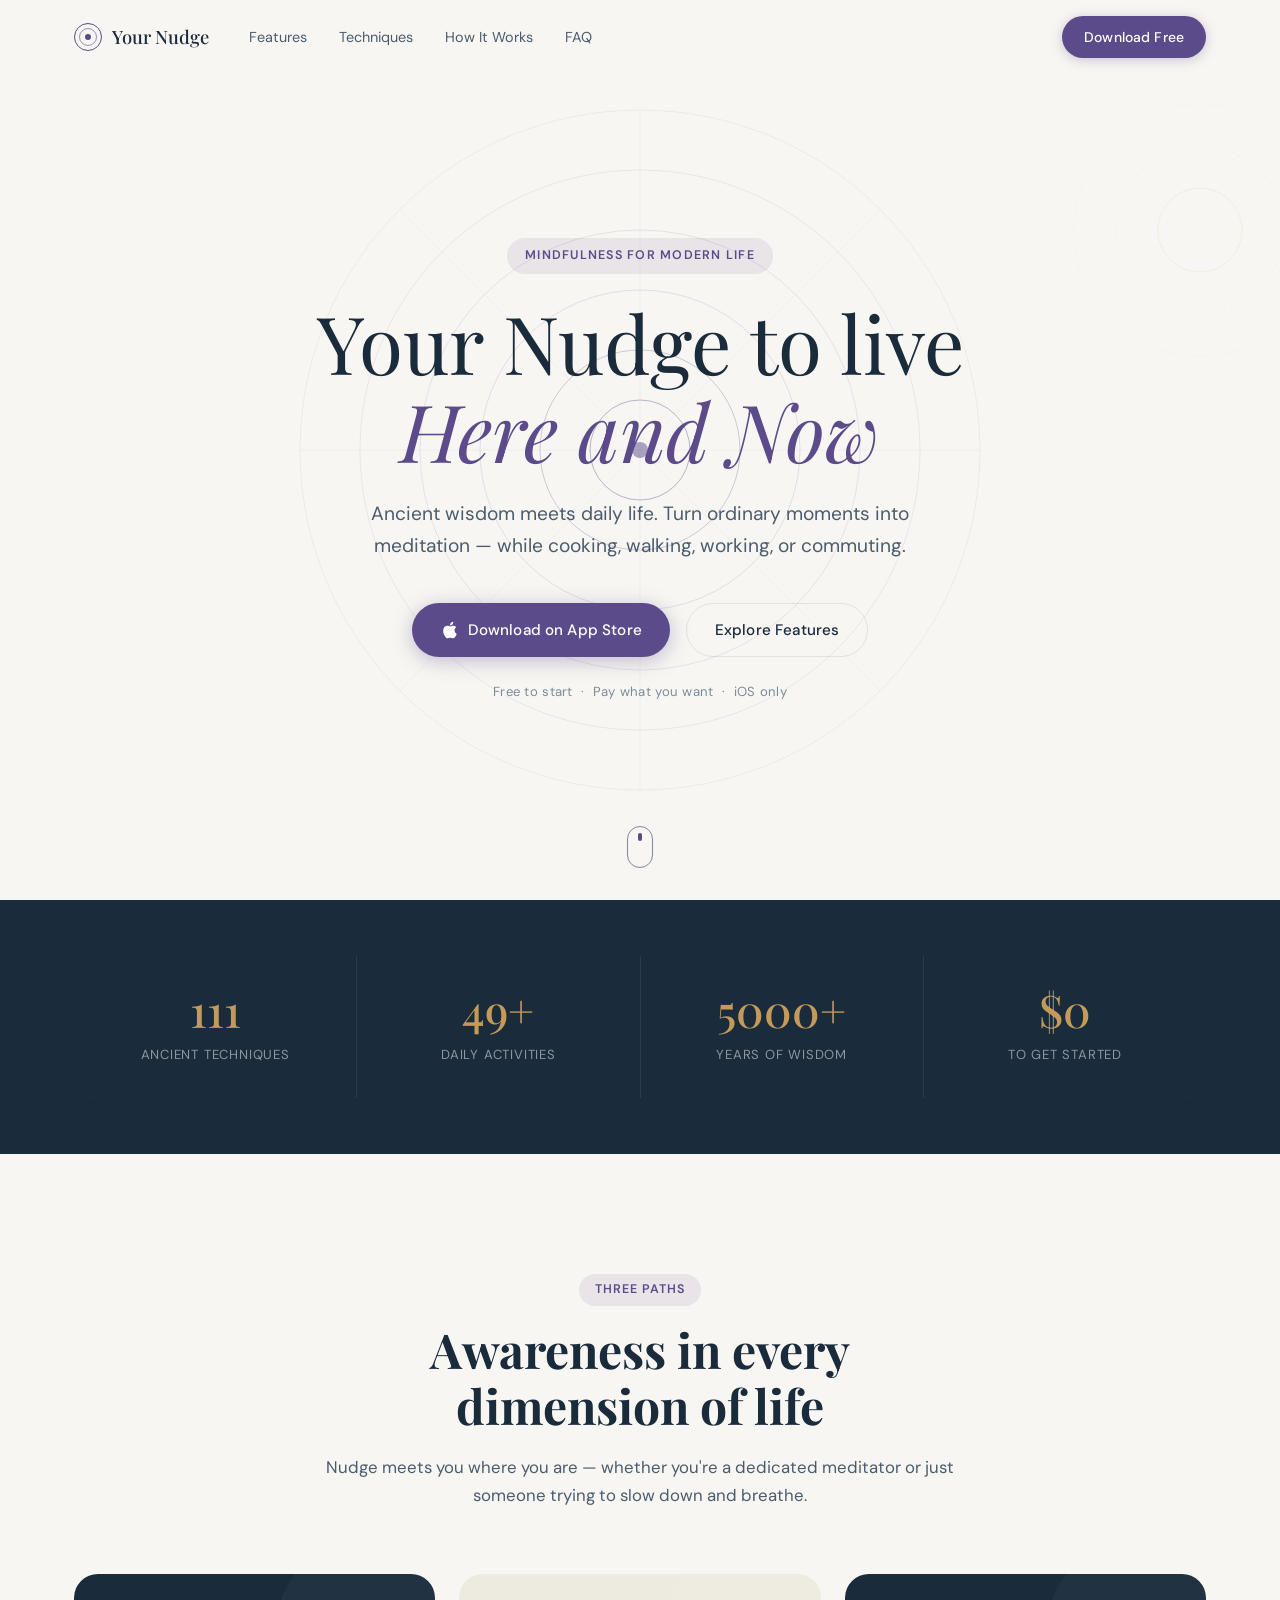
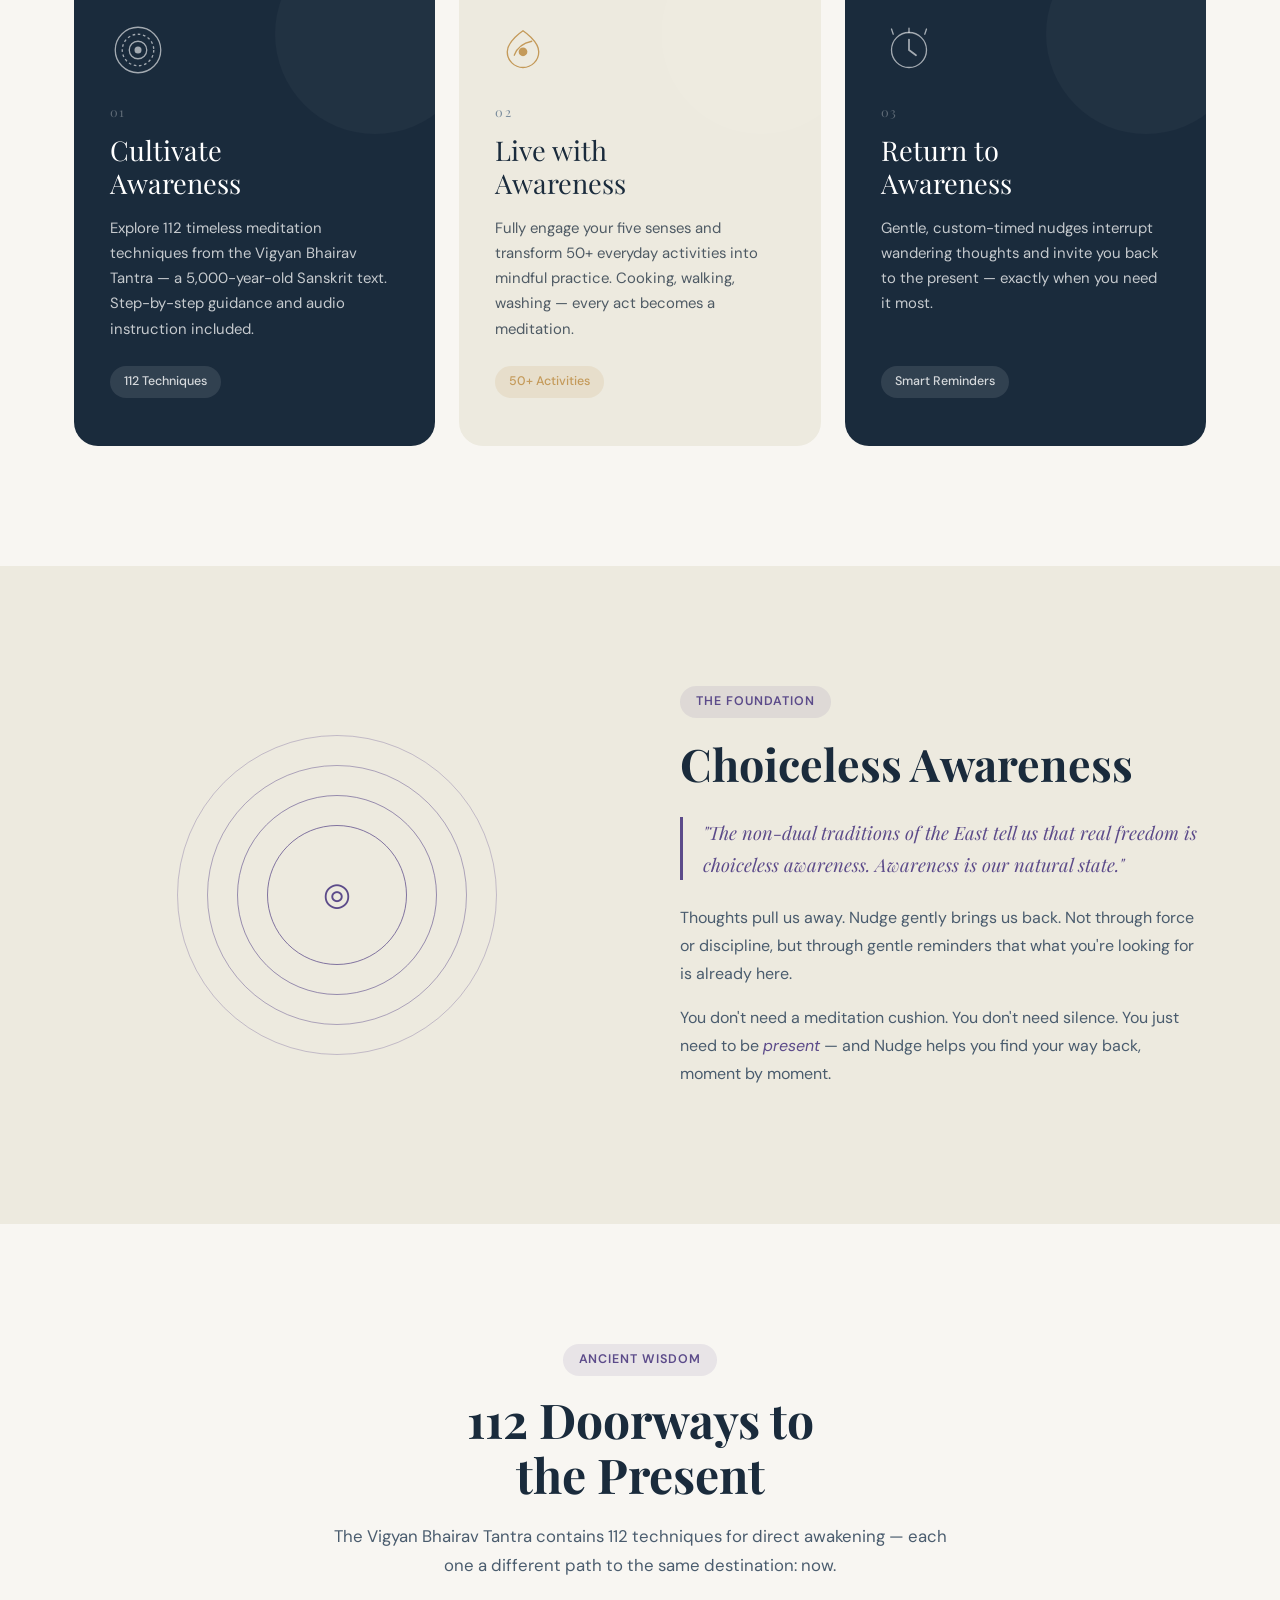
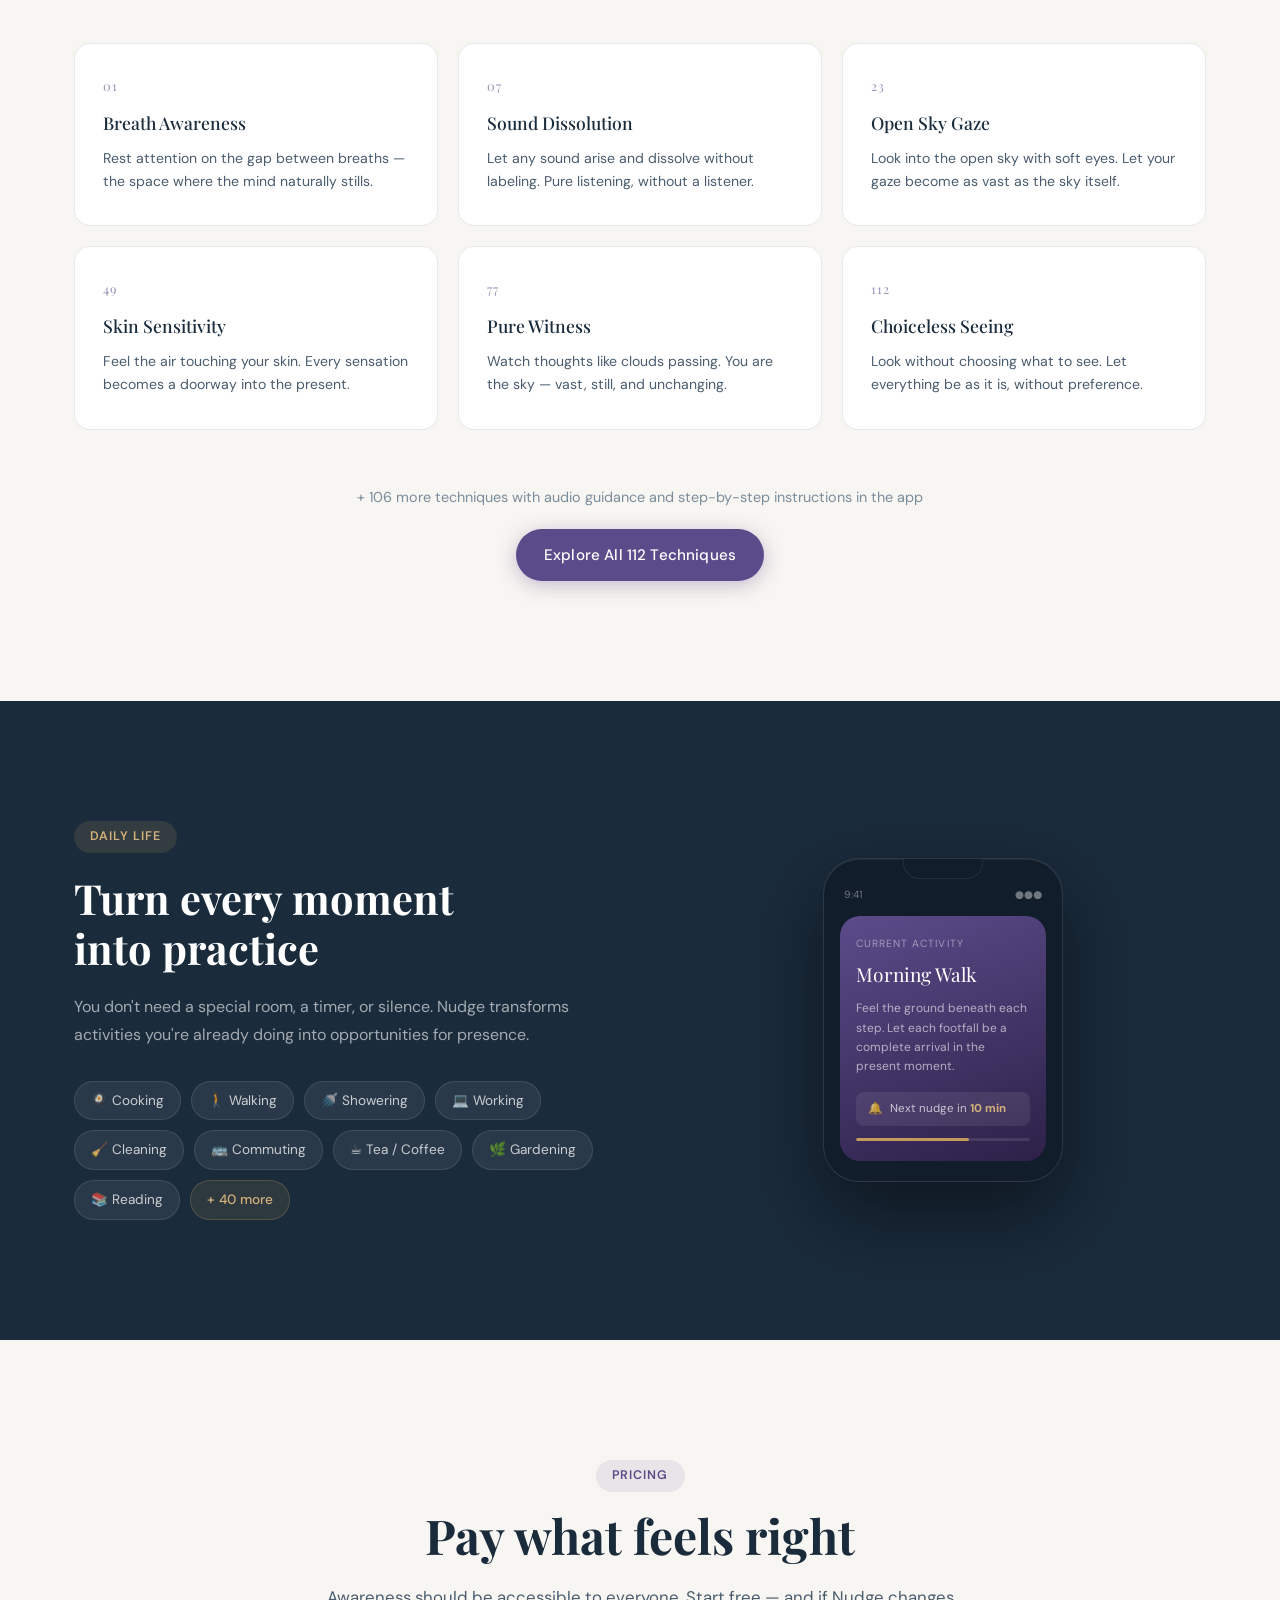
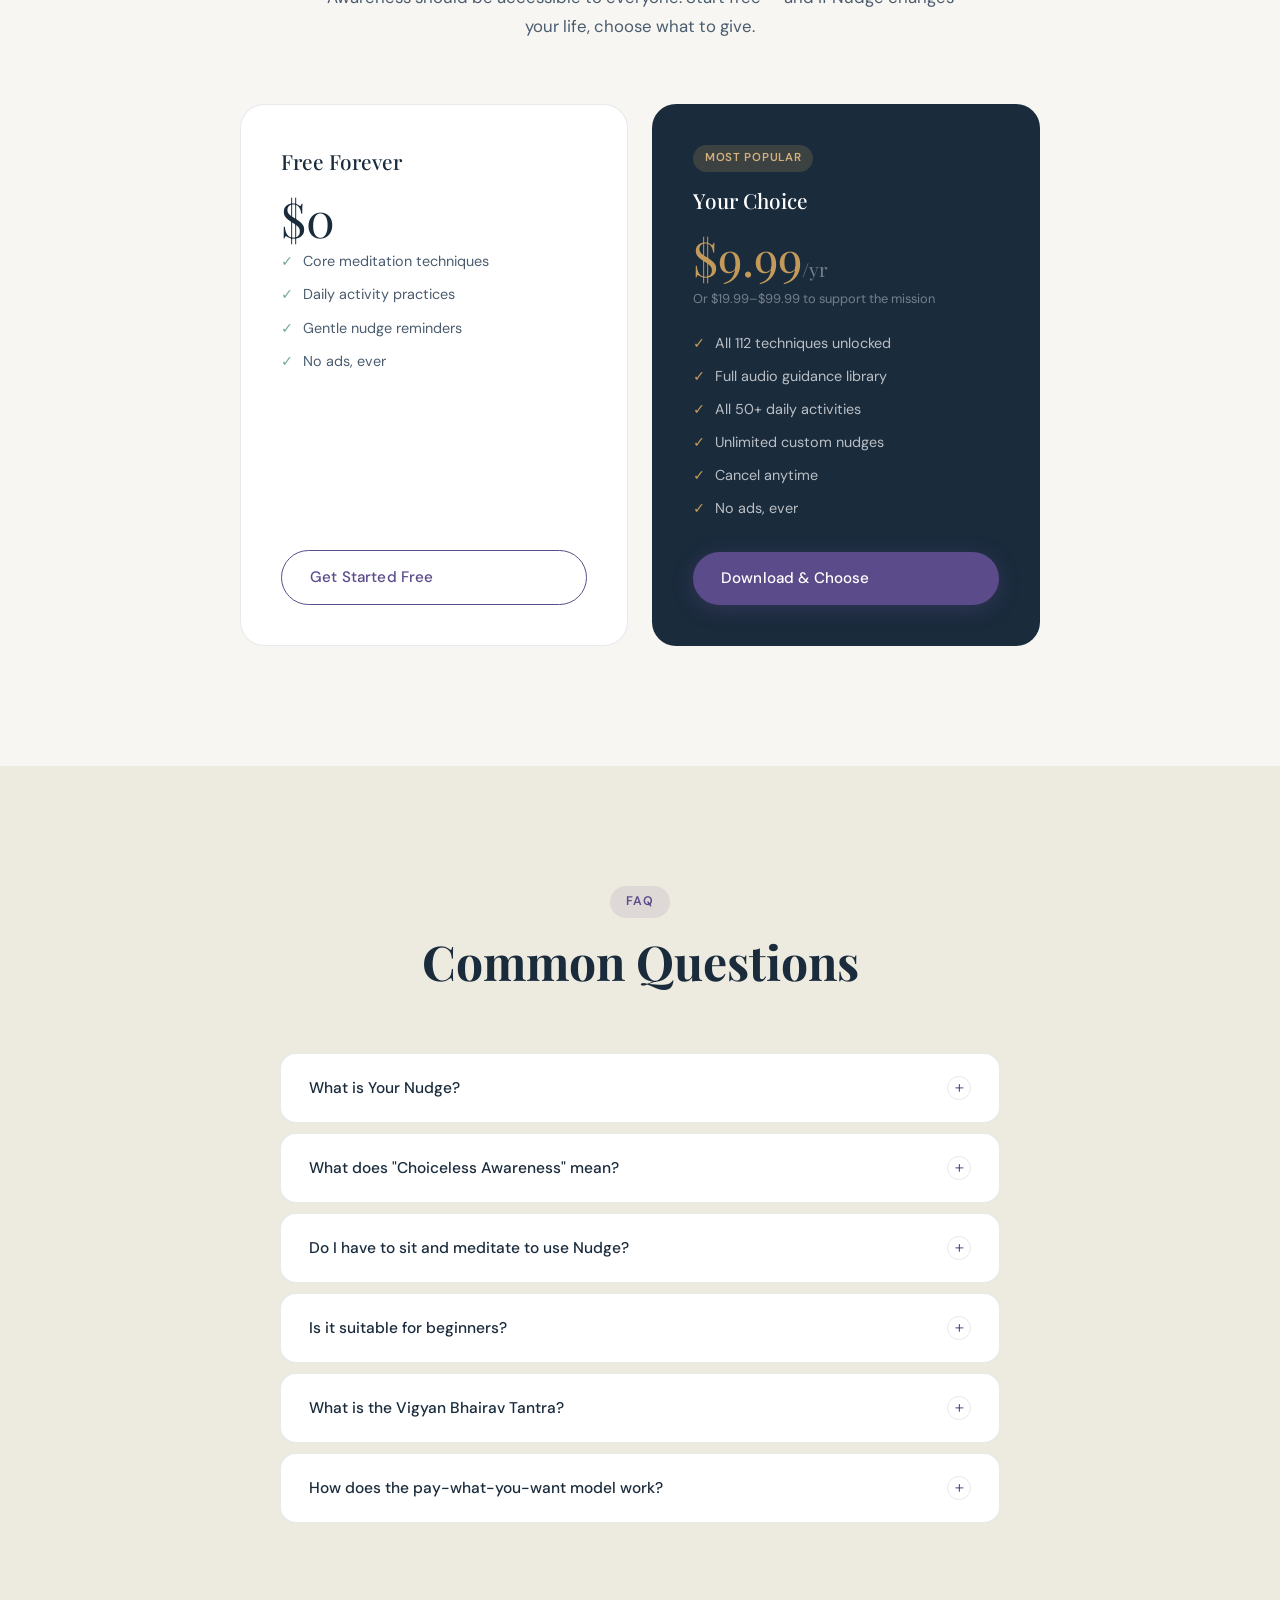
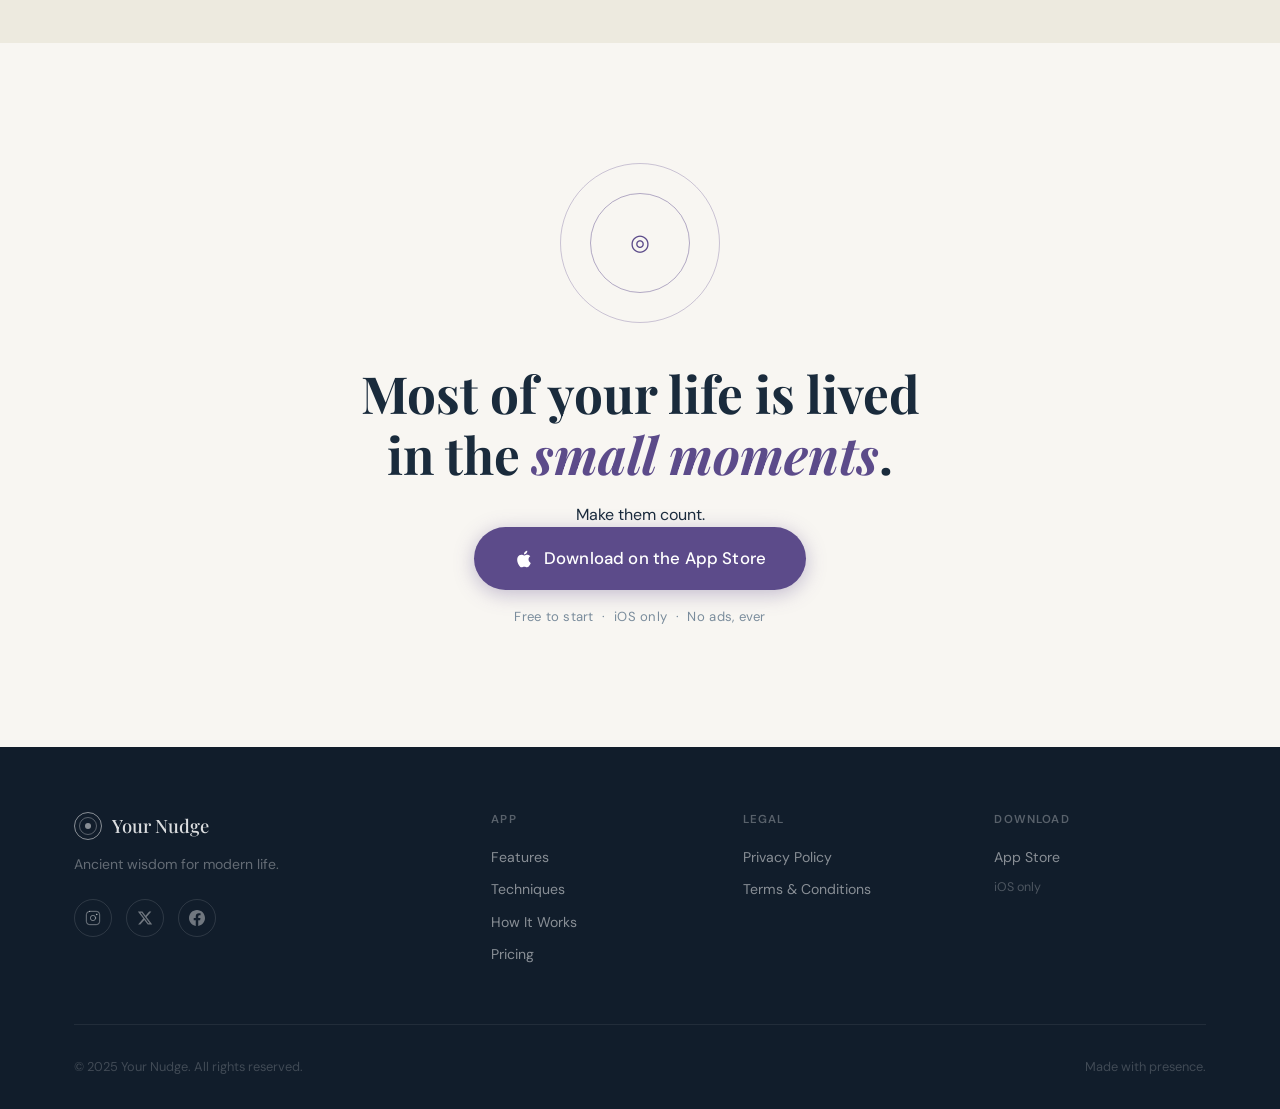
==== index.html @ 8c55aaa2 "Initial site build: complete redesign of yournudge.com - Hero with animated SVG mandala, headline, A" ====
<!DOCTYPE html>
<html lang="en">
<head>
  <meta charset="UTF-8" />
  <meta name="viewport" content="width=device-width, initial-scale=1.0" />
  <title>Your Nudge — Live Here and Now</title>
  <meta name="description" content="Your Nudge is a mindfulness app rooted in ancient wisdom. Cultivate awareness, transform daily life, and return to the present moment — anywhere, anytime." />
  <meta property="og:title" content="Your Nudge — Live Here and Now" />
  <meta property="og:description" content="Ancient wisdom meets modern life. 112 timeless techniques, 50+ daily activities, gentle reminders. Free to start, iOS only." />
  <meta property="og:type" content="website" />
  <link rel="preconnect" href="https://fonts.googleapis.com" />
  <link rel="preconnect" href="https://fonts.gstatic.com" crossorigin />
  <link href="https://fonts.googleapis.com/css2?family=Playfair+Display:ital,wght@0,400;0,500;0,700;1,400;1,500&family=DM+Sans:opsz,wght@9..40,300;9..40,400;9..40,500;9..40,600&display=swap" rel="stylesheet" />
  <link rel="stylesheet" href="css/styles.css" />
</head>
<body>

  <!-- NAV -->
  <nav class="nav" id="nav">
    <div class="nav__inner">
      <a href="#" class="nav__logo">
        <div class="nav__logo-mark">
          <div class="logo-ring logo-ring--1"></div>
          <div class="logo-ring logo-ring--2"></div>
          <div class="logo-dot"></div>
        </div>
        <span>Your Nudge</span>
      </a>
      <ul class="nav__links">
        <li><a href="#features" class="nav__link">Features</a></li>
        <li><a href="#techniques" class="nav__link">Techniques</a></li>
        <li><a href="#how-it-works" class="nav__link">How It Works</a></li>
        <li><a href="#faq" class="nav__link">FAQ</a></li>
      </ul>
      <a href="https://apps.apple.com/us/app/your-nudge/id6739236420" class="btn btn--nav" target="_blank" rel="noopener">Download Free</a>
      <button class="nav__burger" id="navBurger" aria-label="Toggle menu">
        <span></span><span></span><span></span>
      </button>
    </div>
  </nav>

  <!-- MOBILE MENU -->
  <div class="mobile-menu" id="mobileMenu">
    <ul>
      <li><a href="#features">Features</a></li>
      <li><a href="#techniques">Techniques</a></li>
      <li><a href="#how-it-works">How It Works</a></li>
      <li><a href="#faq">FAQ</a></li>
      <li><a href="https://apps.apple.com/us/app/your-nudge/id6739236420" target="_blank" rel="noopener">Download Free</a></li>
    </ul>
  </div>

  <main>

    <!-- HERO -->
    <section class="hero" id="hero">
      <div class="hero__bg">
        <svg class="hero__mandala" viewBox="0 0 800 800" xmlns="http://www.w3.org/2000/svg" aria-hidden="true">
          <circle cx="400" cy="400" r="340" fill="none" stroke="currentColor" stroke-width="0.5" opacity="0.15"/>
          <circle cx="400" cy="400" r="280" fill="none" stroke="currentColor" stroke-width="0.5" opacity="0.2"/>
          <circle cx="400" cy="400" r="220" fill="none" stroke="currentColor" stroke-width="0.5" opacity="0.25"/>
          <circle cx="400" cy="400" r="160" fill="none" stroke="currentColor" stroke-width="0.5" opacity="0.3"/>
          <circle cx="400" cy="400" r="100" fill="none" stroke="currentColor" stroke-width="0.8" opacity="0.35"/>
          <circle cx="400" cy="400" r="50" fill="none" stroke="currentColor" stroke-width="1" opacity="0.4"/>
          <line x1="60" y1="400" x2="740" y2="400" stroke="currentColor" stroke-width="0.4" opacity="0.1"/>
          <line x1="400" y1="60" x2="400" y2="740" stroke="currentColor" stroke-width="0.4" opacity="0.1"/>
          <line x1="160" y1="160" x2="640" y2="640" stroke="currentColor" stroke-width="0.4" opacity="0.1"/>
          <line x1="640" y1="160" x2="160" y2="640" stroke="currentColor" stroke-width="0.4" opacity="0.1"/>
          <circle cx="400" cy="400" r="8" fill="currentColor" opacity="0.5"/>
        </svg>
        <svg class="hero__mandala hero__mandala--2" viewBox="0 0 400 400" xmlns="http://www.w3.org/2000/svg" aria-hidden="true">
          <circle cx="200" cy="200" r="180" fill="none" stroke="currentColor" stroke-width="0.5" stroke-dasharray="6 4" opacity="0.2"/>
          <circle cx="200" cy="200" r="120" fill="none" stroke="currentColor" stroke-width="0.5" stroke-dasharray="4 6" opacity="0.25"/>
          <circle cx="200" cy="200" r="60" fill="none" stroke="currentColor" stroke-width="0.8" opacity="0.3"/>
        </svg>
      </div>

      <div class="hero__content">
        <div class="hero__badge reveal">Mindfulness for Modern Life</div>
        <h1 class="hero__title reveal reveal--d1">
          Your Nudge to live<br /><em>Here and Now</em>
        </h1>
        <p class="hero__sub reveal reveal--d2">
          Ancient wisdom meets daily life. Turn ordinary moments into meditation — while cooking, walking, working, or commuting.
        </p>
        <div class="hero__actions reveal reveal--d3">
          <a href="https://apps.apple.com/us/app/your-nudge/id6739236420" class="btn btn--primary" target="_blank" rel="noopener">
            <svg width="20" height="20" viewBox="0 0 24 24" fill="currentColor" aria-hidden="true"><path d="M18.71 19.5c-.83 1.24-1.71 2.45-3.05 2.47-1.34.03-1.77-.79-3.29-.79-1.53 0-2 .77-3.27.82-1.31.05-2.3-1.32-3.14-2.53C4.25 17 2.94 12.45 4.7 9.39c.87-1.52 2.43-2.48 4.12-2.51 1.28-.02 2.5.87 3.29.87.78 0 2.26-1.07 3.8-.91.65.03 2.47.26 3.64 1.98-.09.06-2.17 1.28-2.15 3.81.03 3.02 2.65 4.03 2.68 4.04-.03.07-.42 1.44-1.38 2.83M13 3.5c.73-.83 1.94-1.46 2.94-1.5.13 1.17-.34 2.35-1.04 3.19-.69.85-1.83 1.51-2.95 1.42-.15-1.15.41-2.35 1.05-3.11z"/></svg>
            Download on App Store
          </a>
          <a href="#features" class="btn btn--ghost">Explore Features</a>
        </div>
        <p class="hero__meta reveal reveal--d4">Free to start &nbsp;·&nbsp; Pay what you want &nbsp;·&nbsp; iOS only</p>
      </div>

      <div class="hero__scroll">
        <div class="scroll-indicator">
          <div class="scroll-indicator__dot"></div>
        </div>
      </div>
    </section>

    <!-- STATS -->
    <section class="stats">
      <div class="container">
        <div class="stats__grid">
          <div class="stat reveal">
            <span class="stat__n" data-count="112">0</span>
            <span class="stat__l">Ancient Techniques</span>
          </div>
          <div class="stat reveal reveal--d1">
            <span class="stat__n" data-count="50" data-suffix="+">0</span>
            <span class="stat__l">Daily Activities</span>
          </div>
          <div class="stat reveal reveal--d2">
            <span class="stat__n">5000+</span>
            <span class="stat__l">Years of Wisdom</span>
          </div>
          <div class="stat reveal reveal--d3">
            <span class="stat__n">$0</span>
            <span class="stat__l">To Get Started</span>
          </div>
        </div>
      </div>
    </section>

    <!-- FEATURES / THREE PATHS -->
    <section class="features" id="features">
      <div class="container">
        <div class="section-head reveal">
          <span class="tag">Three Paths</span>
          <h2>Awareness in every<br />dimension of life</h2>
          <p>Nudge meets you where you are — whether you're a dedicated meditator or just someone trying to slow down and breathe.</p>
        </div>
        <div class="features__grid">
          <div class="fcard reveal">
            <div class="fcard__icon">
              <svg viewBox="0 0 64 64" fill="none" xmlns="http://www.w3.org/2000/svg" aria-hidden="true">
                <circle cx="32" cy="32" r="26" stroke="currentColor" stroke-width="1.5"/>
                <circle cx="32" cy="32" r="18" stroke="currentColor" stroke-width="1.5" stroke-dasharray="3 3"/>
                <circle cx="32" cy="32" r="10" stroke="currentColor" stroke-width="1.5"/>
                <circle cx="32" cy="32" r="4" fill="currentColor"/>
              </svg>
            </div>
            <span class="fcard__num">01</span>
            <h3>Cultivate<br />Awareness</h3>
            <p>Explore 112 timeless meditation techniques from the Vigyan Bhairav Tantra — a 5,000-year-old Sanskrit text. Step-by-step guidance and audio instruction included.</p>
            <span class="fcard__pill">112 Techniques</span>
          </div>
          <div class="fcard fcard--gold reveal reveal--d1">
            <div class="fcard__icon">
              <svg viewBox="0 0 64 64" fill="none" xmlns="http://www.w3.org/2000/svg" aria-hidden="true">
                <path d="M32 10C32 10 14 22 14 34C14 43.941 22.059 52 32 52C41.941 52 50 43.941 50 34C50 22 32 10 32 10Z" stroke="currentColor" stroke-width="1.5"/>
                <path d="M22 38C25 30 32 24 42 22" stroke="currentColor" stroke-width="1.5" stroke-linecap="round"/>
                <circle cx="32" cy="34" r="5" fill="currentColor"/>
              </svg>
            </div>
            <span class="fcard__num">02</span>
            <h3>Live with<br />Awareness</h3>
            <p>Fully engage your five senses and transform 50+ everyday activities into mindful practice. Cooking, walking, washing — every act becomes a meditation.</p>
            <span class="fcard__pill">50+ Activities</span>
          </div>
          <div class="fcard reveal reveal--d2">
            <div class="fcard__icon">
              <svg viewBox="0 0 64 64" fill="none" xmlns="http://www.w3.org/2000/svg" aria-hidden="true">
                <circle cx="32" cy="32" r="20" stroke="currentColor" stroke-width="1.5"/>
                <polyline points="32,20 32,32 40,38" stroke="currentColor" stroke-width="2" stroke-linecap="round" stroke-linejoin="round" fill="none"/>
                <path d="M14 14L12 8M50 14L52 8M32 12V7" stroke="currentColor" stroke-width="1.5" stroke-linecap="round"/>
              </svg>
            </div>
            <span class="fcard__num">03</span>
            <h3>Return to<br />Awareness</h3>
            <p>Gentle, custom-timed nudges interrupt wandering thoughts and invite you back to the present — exactly when you need it most.</p>
            <span class="fcard__pill">Smart Reminders</span>
          </div>
        </div>
      </div>
    </section>

    <!-- PHILOSOPHY -->
    <section class="philosophy" id="philosophy">
      <div class="container">
        <div class="philosophy__inner">
          <div class="philosophy__visual reveal">
            <div class="mandala-viz">
              <div class="mv-ring mv-ring--1"></div>
              <div class="mv-ring mv-ring--2"></div>
              <div class="mv-ring mv-ring--3"></div>
              <div class="mv-ring mv-ring--4"></div>
              <div class="mv-core">◎</div>
            </div>
          </div>
          <div class="philosophy__copy reveal reveal--d1">
            <span class="tag">The Foundation</span>
            <h2>Choiceless Awareness</h2>
            <blockquote>"The non-dual traditions of the East tell us that real freedom is choiceless awareness. Awareness is our natural state."</blockquote>
            <p>Thoughts pull us away. Nudge gently brings us back. Not through force or discipline, but through gentle reminders that what you're looking for is already here.</p>
            <p>You don't need a meditation cushion. You don't need silence. You just need to be <em>present</em> — and Nudge helps you find your way back, moment by moment.</p>
          </div>
        </div>
      </div>
    </section>

    <!-- TECHNIQUES -->
    <section class="techniques" id="techniques">
      <div class="container">
        <div class="section-head reveal">
          <span class="tag">Ancient Wisdom</span>
          <h2>112 Doorways to<br />the Present</h2>
          <p>The Vigyan Bhairav Tantra contains 112 techniques for direct awakening — each one a different path to the same destination: now.</p>
        </div>
        <div class="techniques__grid">
          <div class="tcard reveal">
            <span class="tcard__n">01</span>
            <h4>Breath Awareness</h4>
            <p>Rest attention on the gap between breaths — the space where the mind naturally stills.</p>
          </div>
          <div class="tcard reveal reveal--d1">
            <span class="tcard__n">07</span>
            <h4>Sound Dissolution</h4>
            <p>Let any sound arise and dissolve without labeling. Pure listening, without a listener.</p>
          </div>
          <div class="tcard reveal reveal--d2">
            <span class="tcard__n">23</span>
            <h4>Open Sky Gaze</h4>
            <p>Look into the open sky with soft eyes. Let your gaze become as vast as the sky itself.</p>
          </div>
          <div class="tcard reveal reveal--d3">
            <span class="tcard__n">49</span>
            <h4>Skin Sensitivity</h4>
            <p>Feel the air touching your skin. Every sensation becomes a doorway into the present.</p>
          </div>
          <div class="tcard reveal reveal--d1">
            <span class="tcard__n">77</span>
            <h4>Pure Witness</h4>
            <p>Watch thoughts like clouds passing. You are the sky — vast, still, and unchanging.</p>
          </div>
          <div class="tcard reveal reveal--d2">
            <span class="tcard__n">112</span>
            <h4>Choiceless Seeing</h4>
            <p>Look without choosing what to see. Let everything be as it is, without preference.</p>
          </div>
        </div>
        <div class="techniques__footer reveal">
          <p>+ 106 more techniques with audio guidance and step-by-step instructions in the app</p>
          <a href="https://apps.apple.com/us/app/your-nudge/id6739236420" class="btn btn--primary" target="_blank" rel="noopener">Explore All 112 Techniques</a>
        </div>
      </div>
    </section>

    <!-- HOW IT WORKS / ACTIVITIES -->
    <section class="activities" id="how-it-works">
      <div class="container">
        <div class="activities__inner">
          <div class="activities__copy reveal">
            <span class="tag">Daily Life</span>
            <h2>Turn every moment<br />into practice</h2>
            <p>You don't need a special room, a timer, or silence. Nudge transforms activities you're already doing into opportunities for presence.</p>
            <div class="activity-chips">
              <span class="chip">🍳 Cooking</span>
              <span class="chip">🚶 Walking</span>
              <span class="chip">🚿 Showering</span>
              <span class="chip">💻 Working</span>
              <span class="chip">🧹 Cleaning</span>
              <span class="chip">🚌 Commuting</span>
              <span class="chip">☕ Tea / Coffee</span>
              <span class="chip">🌿 Gardening</span>
              <span class="chip">📚 Reading</span>
              <span class="chip chip--more">+ 40 more</span>
            </div>
          </div>
          <div class="activities__phone reveal reveal--d1">
            <div class="phone">
              <div class="phone__frame">
                <div class="phone__notch"></div>
                <div class="phone__screen">
                  <div class="phone__bar">
                    <span class="phone__time">9:41</span>
                    <span>●●●</span>
                  </div>
                  <div class="phone__app">
                    <p class="phone__label">Current Activity</p>
                    <h3 class="phone__activity" id="phoneActivity">Morning Walk</h3>
                    <p class="phone__instruction" id="phoneInstruction">Feel the ground beneath each step. Let each footfall be a complete arrival in the present moment.</p>
                    <div class="phone__nudge">
                      <span class="phone__nudge-icon">🔔</span>
                      <span>Next nudge in <strong id="nudgeTimer">12 min</strong></span>
                    </div>
                    <div class="phone__progress">
                      <div class="phone__progress-bar" id="progressBar"></div>
                    </div>
                  </div>
                </div>
              </div>
            </div>
          </div>
        </div>
      </div>
    </section>

    <!-- PRICING -->
    <section class="pricing" id="pricing">
      <div class="container">
        <div class="section-head reveal">
          <span class="tag">Pricing</span>
          <h2>Pay what feels right</h2>
          <p>Awareness should be accessible to everyone. Start free — and if Nudge changes your life, choose what to give.</p>
        </div>
        <div class="pricing__grid">
          <div class="pcard reveal">
            <h3>Free Forever</h3>
            <div class="pcard__price">$0</div>
            <ul>
              <li>Core meditation techniques</li>
              <li>Daily activity practices</li>
              <li>Gentle nudge reminders</li>
              <li>No ads, ever</li>
            </ul>
            <a href="https://apps.apple.com/us/app/your-nudge/id6739236420" class="btn btn--outline" target="_blank" rel="noopener">Get Started Free</a>
          </div>
          <div class="pcard pcard--featured reveal reveal--d1">
            <div class="pcard__badge">Most Popular</div>
            <h3>Your Choice</h3>
            <div class="pcard__price">$9.99<span class="pcard__per">/yr</span></div>
            <p class="pcard__sub">Or $19.99–$99.99 to support the mission</p>
            <ul>
              <li>All 112 techniques unlocked</li>
              <li>Full audio guidance library</li>
              <li>All 50+ daily activities</li>
              <li>Unlimited custom nudges</li>
              <li>Cancel anytime</li>
              <li>No ads, ever</li>
            </ul>
            <a href="https://apps.apple.com/us/app/your-nudge/id6739236420" class="btn btn--primary" target="_blank" rel="noopener">Download &amp; Choose</a>
          </div>
        </div>
      </div>
    </section>

    <!-- FAQ -->
    <section class="faq" id="faq">
      <div class="container">
        <div class="section-head reveal">
          <span class="tag">FAQ</span>
          <h2>Common Questions</h2>
        </div>
        <div class="faq__list">
          <div class="fq reveal">
            <button class="fq__q">What is Your Nudge?<span class="fq__icon" aria-hidden="true">+</span></button>
            <div class="fq__a"><p>Nudge is a mindfulness app rooted in ancient wisdom — the Vigyan Bhairav Tantra. It helps you cultivate awareness, live with awareness in daily life, and gently return to the present with timely nudges.</p></div>
          </div>
          <div class="fq reveal reveal--d1">
            <button class="fq__q">What does "Choiceless Awareness" mean?<span class="fq__icon" aria-hidden="true">+</span></button>
            <div class="fq__a"><p>It's the essence of mindfulness — awareness without effort or judgment. Nudge is designed to help you taste this state in daily life, not just in formal meditation sessions.</p></div>
          </div>
          <div class="fq reveal reveal--d2">
            <button class="fq__q">Do I have to sit and meditate to use Nudge?<span class="fq__icon" aria-hidden="true">+</span></button>
            <div class="fq__a"><p>Not at all. Nudge works in everyday life — while cooking, walking, working, or commuting. It's about being present wherever you are, not about finding time to sit still.</p></div>
          </div>
          <div class="fq reveal">
            <button class="fq__q">Is it suitable for beginners?<span class="fq__icon" aria-hidden="true">+</span></button>
            <div class="fq__a"><p>Absolutely. No meditation experience required. The app meets you where you are, whether you've practiced for years or are brand new to mindfulness.</p></div>
          </div>
          <div class="fq reveal reveal--d1">
            <button class="fq__q">What is the Vigyan Bhairav Tantra?<span class="fq__icon" aria-hidden="true">+</span></button>
            <div class="fq__a"><p>A 5,000-year-old Sanskrit text containing a dialogue between Shiva and Parvati, describing 112 techniques for directly experiencing the present moment. It's the foundation of many Eastern contemplative traditions.</p></div>
          </div>
          <div class="fq reveal reveal--d2">
            <button class="fq__q">How does the pay-what-you-want model work?<span class="fq__icon" aria-hidden="true">+</span></button>
            <div class="fq__a"><p>Start completely free. If you find value in the app, you choose what to pay — from $9.99 to $99.99 per year. No ads regardless of what you pay, and you can cancel anytime.</p></div>
          </div>
        </div>
      </div>
    </section>

    <!-- FINAL CTA -->
    <section class="cta-final">
      <div class="container">
        <div class="cta-final__inner reveal">
          <div class="cta-final__mandala">
            <div class="mv-ring mv-ring--1"></div>
            <div class="mv-ring mv-ring--2"></div>
            <div class="mv-core">◎</div>
          </div>
          <h2>Most of your life is lived<br />in the <em>small moments</em>.</h2>
          <p>Make them count.</p>
          <a href="https://apps.apple.com/us/app/your-nudge/id6739236420" class="btn btn--primary btn--lg" target="_blank" rel="noopener">
            <svg width="20" height="20" viewBox="0 0 24 24" fill="currentColor" aria-hidden="true"><path d="M18.71 19.5c-.83 1.24-1.71 2.45-3.05 2.47-1.34.03-1.77-.79-3.29-.79-1.53 0-2 .77-3.27.82-1.31.05-2.3-1.32-3.14-2.53C4.25 17 2.94 12.45 4.7 9.39c.87-1.52 2.43-2.48 4.12-2.51 1.28-.02 2.5.87 3.29.87.78 0 2.26-1.07 3.8-.91.65.03 2.47.26 3.64 1.98-.09.06-2.17 1.28-2.15 3.81.03 3.02 2.65 4.03 2.68 4.04-.03.07-.42 1.44-1.38 2.83M13 3.5c.73-.83 1.94-1.46 2.94-1.5.13 1.17-.34 2.35-1.04 3.19-.69.85-1.83 1.51-2.95 1.42-.15-1.15.41-2.35 1.05-3.11z"/></svg>
            Download on the App Store
          </a>
          <span class="cta-final__note">Free to start &nbsp;·&nbsp; iOS only &nbsp;·&nbsp; No ads, ever</span>
        </div>
      </div>
    </section>

  </main>

  <!-- FOOTER -->
  <footer class="footer">
    <div class="container">
      <div class="footer__top">
        <div class="footer__brand">
          <a href="#" class="nav__logo">
            <div class="nav__logo-mark">
              <div class="logo-ring logo-ring--1"></div>
              <div class="logo-ring logo-ring--2"></div>
              <div class="logo-dot"></div>
            </div>
            <span>Your Nudge</span>
          </a>
          <p>Ancient wisdom for modern life.</p>
          <div class="footer__social">
            <a href="#" aria-label="Instagram" rel="noopener">
              <svg viewBox="0 0 24 24" fill="none" stroke="currentColor" stroke-width="1.5" stroke-linecap="round" stroke-linejoin="round"><rect x="2" y="2" width="20" height="20" rx="5"/><circle cx="12" cy="12" r="4"/><circle cx="17.5" cy="6.5" r="0.5" fill="currentColor"/></svg>
            </a>
            <a href="#" aria-label="X / Twitter" rel="noopener">
              <svg viewBox="0 0 24 24" fill="currentColor"><path d="M18.244 2.25h3.308l-7.227 8.26 8.502 11.24H16.17l-5.214-6.817L4.99 21.75H1.68l7.73-8.835L1.254 2.25H8.08l4.713 6.231zm-1.161 17.52h1.833L7.084 4.126H5.117z"/></svg>
            </a>
            <a href="#" aria-label="Facebook" rel="noopener">
              <svg viewBox="0 0 24 24" fill="currentColor"><path d="M24 12.073c0-6.627-5.373-12-12-12s-12 5.373-12 12c0 5.99 4.388 10.954 10.125 11.854v-8.385H7.078v-3.47h3.047V9.43c0-3.007 1.792-4.669 4.533-4.669 1.312 0 2.686.235 2.686.235v2.953H15.83c-1.491 0-1.956.925-1.956 1.874v2.25h3.328l-.532 3.47h-2.796v8.385C19.612 23.027 24 18.062 24 12.073z"/></svg>
            </a>
          </div>
        </div>
        <div class="footer__nav">
          <div class="footer__col">
            <h4>App</h4>
            <a href="#features">Features</a>
            <a href="#techniques">Techniques</a>
            <a href="#how-it-works">How It Works</a>
            <a href="#pricing">Pricing</a>
          </div>
          <div class="footer__col">
            <h4>Legal</h4>
            <a href="/privacy.html">Privacy Policy</a>
            <a href="/terms.html">Terms &amp; Conditions</a>
          </div>
          <div class="footer__col">
            <h4>Download</h4>
            <a href="https://apps.apple.com/us/app/your-nudge/id6739236420" target="_blank" rel="noopener">App Store</a>
            <p class="footer__ios">iOS only</p>
          </div>
        </div>
      </div>
      <div class="footer__bottom">
        <p>&copy; 2025 Your Nudge. All rights reserved.</p>
        <p>Made with presence.</p>
      </div>
    </div>
  </footer>

  <script src="js/main.js"></script>
</body>
</html>
---- css/styles.css ----
/* ============================================================
   YOUR NUDGE — Design System & Styles
   ============================================================ */

/* ---------- Custom Properties ---------- */
:root {
  --bg:          #F8F6F2;
  --bg-alt:      #EDEADF;
  --bg-dark:     #1A2B3C;
  --bg-darker:   #111D2B;
  --purple:      #5C4B8A;
  --purple-light:#7B68B0;
  --gold:        #C49A5A;
  --gold-light:  #D4B07A;
  --sage:        #7AA99C;
  --text:        #1A2B3C;
  --text-mid:    #4A5C6E;
  --text-light:  #7A8C9C;
  --white:       #FFFFFF;
  --border:      rgba(26,43,60,0.1);
  --border-light:rgba(255,255,255,0.15);

  --ff-serif: 'Playfair Display', Georgia, serif;
  --ff-sans:  'DM Sans', system-ui, sans-serif;

  --r-sm:  8px;
  --r-md:  16px;
  --r-lg:  24px;
  --r-xl:  40px;
  --r-full:9999px;

  --shadow-sm: 0 2px 8px rgba(26,43,60,0.08);
  --shadow-md: 0 8px 32px rgba(26,43,60,0.12);
  --shadow-lg: 0 24px 64px rgba(26,43,60,0.16);

  --ease-out: cubic-bezier(0.16, 1, 0.3, 1);
  --ease-in-out: cubic-bezier(0.45, 0, 0.55, 1);
}

/* ---------- Reset ---------- */
*, *::before, *::after { box-sizing: border-box; margin: 0; padding: 0; }
html { scroll-behavior: smooth; font-size: 16px; }
body {
  font-family: var(--ff-sans);
  background: var(--bg);
  color: var(--text);
  line-height: 1.6;
  overflow-x: hidden;
}
img, svg { display: block; max-width: 100%; }
a { text-decoration: none; color: inherit; }
ul { list-style: none; }
button { cursor: pointer; border: none; background: none; font-family: inherit; }

/* ---------- Container ---------- */
.container {
  width: 100%;
  max-width: 1180px;
  margin: 0 auto;
  padding: 0 24px;
}

/* ---------- Buttons ---------- */
.btn {
  display: inline-flex;
  align-items: center;
  gap: 8px;
  padding: 14px 28px;
  border-radius: var(--r-full);
  font-family: var(--ff-sans);
  font-size: 0.95rem;
  font-weight: 500;
  letter-spacing: 0.01em;
  transition: all 0.25s var(--ease-out);
  white-space: nowrap;
}
.btn--primary {
  background: var(--purple);
  color: var(--white);
  box-shadow: 0 4px 20px rgba(92,75,138,0.35);
}
.btn--primary:hover {
  background: var(--purple-light);
  transform: translateY(-2px);
  box-shadow: 0 8px 28px rgba(92,75,138,0.4);
}
.btn--ghost {
  background: transparent;
  color: var(--text);
  border: 1.5px solid var(--border);
}
.btn--ghost:hover {
  background: var(--bg-alt);
  border-color: var(--text-mid);
  transform: translateY(-2px);
}
.btn--outline {
  background: transparent;
  color: var(--purple);
  border: 1.5px solid var(--purple);
}
.btn--outline:hover {
  background: var(--purple);
  color: var(--white);
  transform: translateY(-2px);
}
.btn--nav {
  padding: 10px 22px;
  font-size: 0.875rem;
  background: var(--purple);
  color: var(--white);
  border-radius: var(--r-full);
  box-shadow: 0 2px 12px rgba(92,75,138,0.3);
}
.btn--nav:hover {
  background: var(--purple-light);
  transform: translateY(-1px);
}
.btn--lg {
  padding: 18px 40px;
  font-size: 1.05rem;
  gap: 10px;
}

/* ---------- Section Header ---------- */
.section-head {
  text-align: center;
  max-width: 640px;
  margin: 0 auto 64px;
}
.section-head h2 {
  font-family: var(--ff-serif);
  font-size: clamp(2rem, 4vw, 3rem);
  line-height: 1.15;
  margin: 16px 0 20px;
  color: var(--text);
}
.section-head p {
  color: var(--text-mid);
  font-size: 1.05rem;
  line-height: 1.7;
}
.tag {
  display: inline-block;
  padding: 6px 16px;
  background: rgba(92,75,138,0.1);
  color: var(--purple);
  border-radius: var(--r-full);
  font-size: 0.78rem;
  font-weight: 600;
  letter-spacing: 0.08em;
  text-transform: uppercase;
}

/* ---------- Scroll Reveal ---------- */
.reveal {
  opacity: 0;
  transform: translateY(32px);
  transition: opacity 0.7s var(--ease-out), transform 0.7s var(--ease-out);
}
.reveal.is-visible {
  opacity: 1;
  transform: translateY(0);
}
.reveal--d1 { transition-delay: 0.1s; }
.reveal--d2 { transition-delay: 0.2s; }
.reveal--d3 { transition-delay: 0.3s; }
.reveal--d4 { transition-delay: 0.4s; }

/* ============================================================
   NAV
   ============================================================ */
.nav {
  position: fixed;
  top: 0; left: 0; right: 0;
  z-index: 100;
  padding: 16px 0;
  transition: background 0.3s, box-shadow 0.3s, padding 0.3s;
}
.nav.scrolled {
  background: rgba(248,246,242,0.92);
  backdrop-filter: blur(12px);
  -webkit-backdrop-filter: blur(12px);
  box-shadow: 0 1px 24px rgba(26,43,60,0.08);
  padding: 10px 0;
}
.nav__inner {
  max-width: 1180px;
  margin: 0 auto;
  padding: 0 24px;
  display: flex;
  align-items: center;
  gap: 40px;
}
.nav__logo {
  display: flex;
  align-items: center;
  gap: 10px;
  font-family: var(--ff-serif);
  font-size: 1.15rem;
  font-weight: 500;
  color: var(--text);
  flex-shrink: 0;
}
.nav__logo-mark {
  position: relative;
  width: 28px;
  height: 28px;
  flex-shrink: 0;
}
.logo-ring {
  position: absolute;
  border-radius: 50%;
  border: 1.5px solid var(--purple);
}
.logo-ring--1 { inset: 0; }
.logo-ring--2 { inset: 5px; opacity: 0.6; }
.logo-dot {
  position: absolute;
  width: 6px; height: 6px;
  background: var(--purple);
  border-radius: 50%;
  top: 50%; left: 50%;
  transform: translate(-50%, -50%);
}
.nav__links {
  display: flex;
  gap: 32px;
  flex: 1;
}
.nav__link {
  font-size: 0.9rem;
  font-weight: 400;
  color: var(--text-mid);
  transition: color 0.2s;
  position: relative;
}
.nav__link::after {
  content: '';
  position: absolute;
  bottom: -2px; left: 0; right: 0;
  height: 1px;
  background: var(--purple);
  transform: scaleX(0);
  transition: transform 0.25s var(--ease-out);
  transform-origin: left;
}
.nav__link:hover { color: var(--purple); }
.nav__link:hover::after { transform: scaleX(1); }
.nav__burger {
  display: none;
  flex-direction: column;
  gap: 5px;
  padding: 4px;
  margin-left: auto;
}
.nav__burger span {
  display: block;
  width: 22px; height: 2px;
  background: var(--text);
  border-radius: 2px;
  transition: all 0.25s;
}
.nav__burger.open span:nth-child(1) { transform: translateY(7px) rotate(45deg); }
.nav__burger.open span:nth-child(2) { opacity: 0; }
.nav__burger.open span:nth-child(3) { transform: translateY(-7px) rotate(-45deg); }

/* ---------- Mobile Menu ---------- */
.mobile-menu {
  display: none;
  position: fixed;
  top: 0; left: 0; right: 0; bottom: 0;
  background: var(--bg);
  z-index: 99;
  padding: 100px 32px 40px;
  flex-direction: column;
}
.mobile-menu.open { display: flex; }
.mobile-menu ul { display: flex; flex-direction: column; gap: 0; }
.mobile-menu a {
  display: block;
  padding: 18px 0;
  font-family: var(--ff-serif);
  font-size: 1.6rem;
  color: var(--text);
  border-bottom: 1px solid var(--border);
  transition: color 0.2s;
}
.mobile-menu a:hover { color: var(--purple); }

/* ============================================================
   HERO
   ============================================================ */
.hero {
  position: relative;
  min-height: 100svh;
  display: flex;
  align-items: center;
  justify-content: center;
  overflow: hidden;
  padding: 120px 24px 80px;
  background: var(--bg);
}
.hero__bg {
  position: absolute;
  inset: 0;
  pointer-events: none;
  overflow: hidden;
}
.hero__mandala {
  position: absolute;
  color: var(--purple);
  animation: rotateSlowCW 60s linear infinite;
}
.hero__mandala:first-child {
  width: min(800px, 110vw);
  top: 50%; left: 50%;
  transform: translate(-50%, -50%);
}
.hero__mandala--2 {
  width: 280px;
  top: 10%; right: -60px;
  animation: rotateSlowCCW 45s linear infinite;
  color: var(--gold);
  opacity: 0.6;
}

@keyframes rotateSlowCW {
  from { transform: translate(-50%, -50%) rotate(0deg); }
  to   { transform: translate(-50%, -50%) rotate(360deg); }
}
@keyframes rotateSlowCCW {
  from { transform: rotate(0deg); }
  to   { transform: rotate(-360deg); }
}

.hero__content {
  position: relative;
  z-index: 1;
  text-align: center;
  max-width: 760px;
}
.hero__badge {
  display: inline-block;
  padding: 8px 18px;
  background: rgba(92,75,138,0.1);
  color: var(--purple);
  border-radius: var(--r-full);
  font-size: 0.78rem;
  font-weight: 600;
  letter-spacing: 0.1em;
  text-transform: uppercase;
  margin-bottom: 24px;
}
.hero__title {
  font-family: var(--ff-serif);
  font-size: clamp(2.6rem, 7vw, 5rem);
  font-weight: 400;
  line-height: 1.1;
  color: var(--text);
  margin-bottom: 24px;
}
.hero__title em {
  font-style: italic;
  color: var(--purple);
}
.hero__sub {
  font-size: clamp(1rem, 2vw, 1.2rem);
  color: var(--text-mid);
  line-height: 1.7;
  margin-bottom: 40px;
  max-width: 560px;
  margin-left: auto;
  margin-right: auto;
}
.hero__actions {
  display: flex;
  gap: 16px;
  justify-content: center;
  flex-wrap: wrap;
  margin-bottom: 24px;
}
.hero__meta {
  font-size: 0.82rem;
  color: var(--text-light);
  letter-spacing: 0.02em;
}
.hero__scroll {
  position: absolute;
  bottom: 32px; left: 50%;
  transform: translateX(-50%);
}
.scroll-indicator {
  width: 26px; height: 42px;
  border: 1.5px solid var(--text-light);
  border-radius: var(--r-full);
  display: flex;
  justify-content: center;
  padding: 6px 0;
}
.scroll-indicator__dot {
  width: 4px; height: 8px;
  background: var(--purple);
  border-radius: var(--r-full);
  animation: scrollBounce 1.8s ease-in-out infinite;
}
@keyframes scrollBounce {
  0%, 100% { transform: translateY(0); opacity: 1; }
  50%       { transform: translateY(12px); opacity: 0.3; }
}

/* ============================================================
   STATS
   ============================================================ */
.stats {
  background: var(--bg-dark);
  padding: 56px 0;
}
.stats__grid {
  display: grid;
  grid-template-columns: repeat(4, 1fr);
  gap: 1px;
  background: rgba(255,255,255,0.08);
  border-radius: var(--r-lg);
  overflow: hidden;
}
.stat {
  background: var(--bg-dark);
  padding: 32px 24px;
  text-align: center;
}
.stat__n {
  display: block;
  font-family: var(--ff-serif);
  font-size: 2.8rem;
  font-weight: 500;
  color: var(--gold);
  line-height: 1;
  margin-bottom: 8px;
}
.stat__l {
  font-size: 0.82rem;
  color: rgba(255,255,255,0.5);
  letter-spacing: 0.06em;
  text-transform: uppercase;
}

/* ============================================================
   FEATURES / THREE PATHS
   ============================================================ */
.features {
  padding: 120px 0;
}
.features__grid {
  display: grid;
  grid-template-columns: repeat(3, 1fr);
  gap: 24px;
}
.fcard {
  background: var(--bg-dark);
  color: var(--white);
  border-radius: var(--r-lg);
  padding: 48px 36px;
  display: flex;
  flex-direction: column;
  gap: 0;
  position: relative;
  overflow: hidden;
  transition: transform 0.3s var(--ease-out), box-shadow 0.3s;
}
.fcard::before {
  content: '';
  position: absolute;
  top: -40px; right: -40px;
  width: 200px; height: 200px;
  border-radius: 50%;
  background: rgba(255,255,255,0.03);
}
.fcard:hover {
  transform: translateY(-6px);
  box-shadow: var(--shadow-lg);
}
.fcard--gold {
  background: var(--bg-alt);
  color: var(--text);
}
.fcard--gold .fcard__icon { color: var(--gold); }
.fcard--gold .fcard__num { color: var(--text-light); }
.fcard--gold .fcard__pill {
  background: rgba(196,154,90,0.15);
  color: var(--gold);
}
.fcard__icon {
  width: 56px; height: 56px;
  color: rgba(255,255,255,0.6);
  margin-bottom: 24px;
  flex-shrink: 0;
}
.fcard__num {
  font-family: var(--ff-serif);
  font-size: 0.8rem;
  color: rgba(255,255,255,0.3);
  letter-spacing: 0.1em;
  margin-bottom: 12px;
}
.fcard h3 {
  font-family: var(--ff-serif);
  font-size: 1.7rem;
  line-height: 1.2;
  font-weight: 400;
  margin-bottom: 16px;
}
.fcard p {
  font-size: 0.93rem;
  line-height: 1.7;
  opacity: 0.75;
  flex: 1;
  margin-bottom: 24px;
}
.fcard__pill {
  display: inline-block;
  padding: 6px 14px;
  background: rgba(255,255,255,0.1);
  border-radius: var(--r-full);
  font-size: 0.78rem;
  font-weight: 500;
  color: rgba(255,255,255,0.8);
  align-self: flex-start;
}

/* ============================================================
   PHILOSOPHY
   ============================================================ */
.philosophy {
  background: var(--bg-alt);
  padding: 120px 0;
}
.philosophy__inner {
  display: grid;
  grid-template-columns: 1fr 1fr;
  gap: 80px;
  align-items: center;
}
.philosophy__copy { max-width: 520px; }
.philosophy__copy .tag { margin-bottom: 20px; }
.philosophy__copy h2 {
  font-family: var(--ff-serif);
  font-size: clamp(2rem, 3.5vw, 2.8rem);
  line-height: 1.15;
  margin-bottom: 28px;
  color: var(--text);
}
.philosophy__copy blockquote {
  font-family: var(--ff-serif);
  font-size: 1.15rem;
  font-style: italic;
  line-height: 1.7;
  color: var(--purple);
  border-left: 3px solid var(--purple);
  padding-left: 20px;
  margin-bottom: 24px;
}
.philosophy__copy p {
  color: var(--text-mid);
  font-size: 1rem;
  line-height: 1.75;
  margin-bottom: 16px;
}
.philosophy__copy em { color: var(--purple); font-style: italic; }

/* Mandala Viz */
.mandala-viz, .cta-final__mandala {
  position: relative;
  width: 320px; height: 320px;
  display: flex;
  align-items: center;
  justify-content: center;
  margin: 0 auto;
}
.mv-ring {
  position: absolute;
  border-radius: 50%;
  border: 1.5px solid var(--purple);
  opacity: 0.3;
}
.mv-ring--1 { inset: 0; animation: pulsate 4s ease-in-out infinite; }
.mv-ring--2 { inset: 30px; opacity: 0.45; animation: pulsate 4s ease-in-out infinite 0.5s; }
.mv-ring--3 { inset: 60px; opacity: 0.6; animation: pulsate 4s ease-in-out infinite 1s; }
.mv-ring--4 { inset: 90px; opacity: 0.75; animation: pulsate 4s ease-in-out infinite 1.5s; }
.mv-core {
  font-size: 2rem;
  color: var(--purple);
  animation: gentleSpin 20s linear infinite;
  z-index: 1;
}
@keyframes pulsate {
  0%, 100% { transform: scale(1); opacity: 0.3; }
  50%       { transform: scale(1.04); opacity: 0.6; }
}
@keyframes gentleSpin {
  from { transform: rotate(0deg); }
  to   { transform: rotate(360deg); }
}

/* ============================================================
   TECHNIQUES
   ============================================================ */
.techniques { padding: 120px 0; }
.techniques__grid {
  display: grid;
  grid-template-columns: repeat(3, 1fr);
  gap: 20px;
  margin-bottom: 56px;
}
.tcard {
  background: var(--white);
  border: 1px solid var(--border);
  border-radius: var(--r-md);
  padding: 32px 28px;
  position: relative;
  transition: transform 0.25s var(--ease-out), box-shadow 0.25s, border-color 0.25s;
}
.tcard:hover {
  transform: translateY(-4px);
  box-shadow: var(--shadow-md);
  border-color: var(--purple);
}
.tcard__n {
  font-family: var(--ff-serif);
  font-size: 0.8rem;
  color: var(--purple);
  opacity: 0.6;
  letter-spacing: 0.08em;
  display: block;
  margin-bottom: 12px;
}
.tcard h4 {
  font-family: var(--ff-serif);
  font-size: 1.1rem;
  font-weight: 500;
  margin-bottom: 10px;
  color: var(--text);
}
.tcard p {
  font-size: 0.88rem;
  line-height: 1.65;
  color: var(--text-mid);
}
.techniques__footer {
  text-align: center;
  display: flex;
  flex-direction: column;
  align-items: center;
  gap: 20px;
}
.techniques__footer p {
  color: var(--text-light);
  font-size: 0.9rem;
}

/* ============================================================
   HOW IT WORKS / ACTIVITIES
   ============================================================ */
.activities {
  background: var(--bg-dark);
  padding: 120px 0;
}
.activities__inner {
  display: grid;
  grid-template-columns: 1fr 1fr;
  gap: 80px;
  align-items: center;
}
.activities__copy .tag { margin-bottom: 20px; }
.activities__copy h2 {
  font-family: var(--ff-serif);
  font-size: clamp(2rem, 3.5vw, 2.6rem);
  line-height: 1.2;
  color: var(--white);
  margin-bottom: 20px;
}
.activities__copy > p {
  color: rgba(255,255,255,0.6);
  font-size: 1rem;
  line-height: 1.75;
  margin-bottom: 32px;
}
.activities__copy .tag {
  background: rgba(196,154,90,0.15);
  color: var(--gold-light);
}
.activity-chips {
  display: flex;
  flex-wrap: wrap;
  gap: 10px;
}
.chip {
  display: inline-flex;
  align-items: center;
  gap: 6px;
  padding: 8px 16px;
  background: rgba(255,255,255,0.07);
  border: 1px solid rgba(255,255,255,0.1);
  border-radius: var(--r-full);
  font-size: 0.85rem;
  color: rgba(255,255,255,0.75);
  transition: all 0.2s;
  cursor: default;
}
.chip:hover {
  background: rgba(196,154,90,0.15);
  border-color: rgba(196,154,90,0.3);
  color: var(--gold-light);
}
.chip--more {
  background: rgba(196,154,90,0.12);
  border-color: rgba(196,154,90,0.25);
  color: var(--gold-light);
  font-weight: 500;
}

/* Phone Mockup */
.phone { display: flex; justify-content: center; }
.phone__frame {
  width: 240px;
  background: var(--bg-darker);
  border-radius: 36px;
  border: 1.5px solid rgba(255,255,255,0.12);
  box-shadow: 0 32px 80px rgba(0,0,0,0.5), inset 0 1px 0 rgba(255,255,255,0.08);
  overflow: hidden;
  position: relative;
  padding-bottom: 20px;
}
.phone__notch {
  width: 80px; height: 20px;
  background: var(--bg-darker);
  border-radius: 0 0 16px 16px;
  margin: 0 auto 8px;
  border: 1.5px solid rgba(255,255,255,0.08);
  border-top: none;
}
.phone__screen { padding: 0 16px; }
.phone__bar {
  display: flex;
  justify-content: space-between;
  font-size: 0.65rem;
  color: rgba(255,255,255,0.4);
  padding: 0 4px 12px;
}
.phone__app {
  background: linear-gradient(160deg, var(--purple) 0%, #2D2048 100%);
  border-radius: 20px;
  padding: 20px 16px;
}
.phone__label {
  font-size: 0.65rem;
  text-transform: uppercase;
  letter-spacing: 0.1em;
  color: rgba(255,255,255,0.45);
  margin-bottom: 6px;
}
.phone__activity {
  font-family: var(--ff-serif);
  font-size: 1.2rem;
  color: var(--white);
  font-weight: 400;
  margin-bottom: 10px;
  min-height: 1.5em;
  transition: opacity 0.4s;
}
.phone__instruction {
  font-size: 0.75rem;
  line-height: 1.6;
  color: rgba(255,255,255,0.6);
  margin-bottom: 16px;
  min-height: 60px;
  transition: opacity 0.4s;
}
.phone__nudge {
  display: flex;
  align-items: center;
  gap: 8px;
  background: rgba(255,255,255,0.08);
  border-radius: var(--r-sm);
  padding: 8px 12px;
  font-size: 0.72rem;
  color: rgba(255,255,255,0.7);
  margin-bottom: 12px;
}
.phone__nudge strong { color: var(--gold-light); }
.phone__progress {
  height: 3px;
  background: rgba(255,255,255,0.1);
  border-radius: 2px;
  overflow: hidden;
}
.phone__progress-bar {
  height: 100%;
  background: var(--gold);
  border-radius: 2px;
  transition: width 1s linear;
}

/* ============================================================
   PRICING
   ============================================================ */
.pricing { padding: 120px 0; }
.pricing__grid {
  display: grid;
  grid-template-columns: 1fr 1fr;
  gap: 24px;
  max-width: 800px;
  margin: 0 auto;
}
.pcard {
  background: var(--white);
  border: 1px solid var(--border);
  border-radius: var(--r-lg);
  padding: 40px;
  display: flex;
  flex-direction: column;
  gap: 0;
  position: relative;
}
.pcard h3 {
  font-family: var(--ff-serif);
  font-size: 1.3rem;
  font-weight: 500;
  color: var(--text);
  margin-bottom: 16px;
}
.pcard__price {
  font-family: var(--ff-serif);
  font-size: 3rem;
  font-weight: 400;
  color: var(--text);
  line-height: 1;
  margin-bottom: 8px;
}
.pcard__per {
  font-size: 1.2rem;
  color: var(--text-mid);
}
.pcard__sub {
  font-size: 0.8rem;
  color: var(--text-light);
  margin-bottom: 24px;
  line-height: 1.5;
}
.pcard ul {
  flex: 1;
  margin-bottom: 32px;
  display: flex;
  flex-direction: column;
  gap: 10px;
}
.pcard li {
  display: flex;
  align-items: center;
  gap: 10px;
  font-size: 0.9rem;
  color: var(--text-mid);
}
.pcard li::before {
  content: '✓';
  color: var(--sage);
  font-weight: 600;
  flex-shrink: 0;
}
.pcard--featured {
  background: var(--bg-dark);
  border-color: transparent;
  color: var(--white);
}
.pcard--featured h3 { color: var(--white); }
.pcard--featured .pcard__price { color: var(--gold); }
.pcard--featured .pcard__per { color: rgba(255,255,255,0.4); }
.pcard--featured .pcard__sub { color: rgba(255,255,255,0.4); }
.pcard--featured li { color: rgba(255,255,255,0.7); }
.pcard--featured li::before { color: var(--gold); }
.pcard__badge {
  display: inline-block;
  padding: 4px 12px;
  background: rgba(196,154,90,0.2);
  color: var(--gold-light);
  border-radius: var(--r-full);
  font-size: 0.72rem;
  font-weight: 600;
  letter-spacing: 0.06em;
  text-transform: uppercase;
  margin-bottom: 12px;
  align-self: flex-start;
}

/* ============================================================
   FAQ
   ============================================================ */
.faq {
  background: var(--bg-alt);
  padding: 120px 0;
}
.faq__list {
  max-width: 720px;
  margin: 0 auto;
  display: flex;
  flex-direction: column;
  gap: 2px;
}
.fq {
  background: var(--white);
  border-radius: var(--r-md);
  overflow: hidden;
  border: 1px solid var(--border);
}
.fq + .fq { margin-top: 8px; }
.fq__q {
  width: 100%;
  display: flex;
  align-items: center;
  justify-content: space-between;
  gap: 16px;
  padding: 22px 28px;
  font-size: 0.97rem;
  font-weight: 500;
  color: var(--text);
  text-align: left;
  transition: background 0.2s;
}
.fq__q:hover { background: rgba(92,75,138,0.04); }
.fq__icon {
  width: 24px; height: 24px;
  border: 1.5px solid var(--border);
  border-radius: 50%;
  display: flex;
  align-items: center;
  justify-content: center;
  font-size: 1.1rem;
  font-weight: 300;
  color: var(--purple);
  flex-shrink: 0;
  transition: transform 0.3s var(--ease-out), background 0.2s;
  line-height: 1;
  text-align: center;
}
.fq.open .fq__icon {
  transform: rotate(45deg);
  background: var(--purple);
  color: var(--white);
  border-color: var(--purple);
}
.fq__a {
  max-height: 0;
  overflow: hidden;
  transition: max-height 0.4s var(--ease-in-out), padding 0.3s;
}
.fq.open .fq__a { max-height: 400px; }
.fq__a p {
  padding: 0 28px 24px;
  font-size: 0.93rem;
  color: var(--text-mid);
  line-height: 1.75;
}

/* ============================================================
   FINAL CTA
   ============================================================ */
.cta-final {
  padding: 120px 0;
  background: var(--bg);
}
.cta-final__inner {
  text-align: center;
  display: flex;
  flex-direction: column;
  align-items: center;
  gap: 0;
}
.cta-final__mandala {
  width: 160px; height: 160px;
  margin-bottom: 40px;
}
.cta-final__mandala .mv-ring--1 { animation-duration: 3s; }
.cta-final__mandala .mv-ring--2 { animation-duration: 3s; animation-delay: 0.4s; }
.cta-final__mandala .mv-core { font-size: 1.4rem; }
.cta-final h2 {
  font-family: var(--ff-serif);
  font-size: clamp(2rem, 4vw, 3.2rem);
  line-height: 1.2;
  color: var(--text);
  margin-bottom: 16px;
}
.cta-final h2 em { color: var(--purple); font-style: italic; }
.cta-final > div > p {
  font-size: 1.1rem;
  color: var(--text-mid);
  margin-bottom: 40px;
}
.cta-final__note {
  font-size: 0.82rem;
  color: var(--text-light);
  margin-top: 16px;
  letter-spacing: 0.02em;
}

/* ============================================================
   FOOTER
   ============================================================ */
.footer {
  background: var(--bg-darker);
  padding: 64px 0 32px;
}
.footer__top {
  display: grid;
  grid-template-columns: 1fr 2fr;
  gap: 60px;
  padding-bottom: 48px;
  border-bottom: 1px solid rgba(255,255,255,0.07);
  margin-bottom: 32px;
}
.footer__brand .nav__logo { color: rgba(255,255,255,0.85); margin-bottom: 12px; }
.footer__brand .logo-ring { border-color: rgba(255,255,255,0.5); }
.footer__brand .logo-dot { background: rgba(255,255,255,0.5); }
.footer__brand p {
  font-size: 0.875rem;
  color: rgba(255,255,255,0.35);
  margin-bottom: 24px;
}
.footer__social {
  display: flex;
  gap: 14px;
}
.footer__social a {
  width: 38px; height: 38px;
  border: 1px solid rgba(255,255,255,0.12);
  border-radius: 50%;
  display: flex;
  align-items: center;
  justify-content: center;
  color: rgba(255,255,255,0.4);
  transition: all 0.2s;
}
.footer__social a:hover {
  color: var(--white);
  border-color: rgba(255,255,255,0.3);
  background: rgba(255,255,255,0.07);
}
.footer__social svg { width: 16px; height: 16px; }
.footer__nav {
  display: grid;
  grid-template-columns: repeat(3, 1fr);
  gap: 40px;
}
.footer__col h4 {
  font-size: 0.72rem;
  font-weight: 600;
  letter-spacing: 0.1em;
  text-transform: uppercase;
  color: rgba(255,255,255,0.3);
  margin-bottom: 16px;
}
.footer__col a {
  display: block;
  font-size: 0.88rem;
  color: rgba(255,255,255,0.5);
  margin-bottom: 10px;
  transition: color 0.2s;
}
.footer__col a:hover { color: rgba(255,255,255,0.85); }
.footer__ios {
  font-size: 0.78rem;
  color: rgba(255,255,255,0.25);
  margin-top: 4px;
}
.footer__bottom {
  display: flex;
  justify-content: space-between;
  align-items: center;
  flex-wrap: wrap;
  gap: 8px;
}
.footer__bottom p {
  font-size: 0.8rem;
  color: rgba(255,255,255,0.2);
}

/* ============================================================
   RESPONSIVE
   ============================================================ */
@media (max-width: 1024px) {
  .features__grid { grid-template-columns: repeat(3, 1fr); gap: 16px; }
  .philosophy__inner { gap: 48px; }
  .activities__inner { gap: 48px; }
  .footer__top { gap: 40px; }
}

@media (max-width: 768px) {
  .nav__links, .btn--nav { display: none; }
  .nav__burger { display: flex; }

  .hero__mandala--2 { display: none; }

  .stats__grid { grid-template-columns: repeat(2, 1fr); }

  .features__grid { grid-template-columns: 1fr; max-width: 480px; margin: 0 auto; }

  .philosophy__inner {
    grid-template-columns: 1fr;
    gap: 40px;
  }
  .philosophy__visual { order: -1; }
  .mandala-viz { width: 200px; height: 200px; }

  .techniques__grid { grid-template-columns: 1fr 1fr; }

  .activities__inner { grid-template-columns: 1fr; gap: 48px; }

  .pricing__grid { grid-template-columns: 1fr; max-width: 400px; margin: 0 auto; }

  .footer__top { grid-template-columns: 1fr; gap: 40px; }
  .footer__nav { grid-template-columns: repeat(2, 1fr); }
}

@media (max-width: 480px) {
  .techniques__grid { grid-template-columns: 1fr; }
  .footer__nav { grid-template-columns: 1fr; }
  .hero__actions { flex-direction: column; align-items: center; }
  .stats__grid { grid-template-columns: repeat(2, 1fr); }
  .phone__frame { width: 200px; }
}
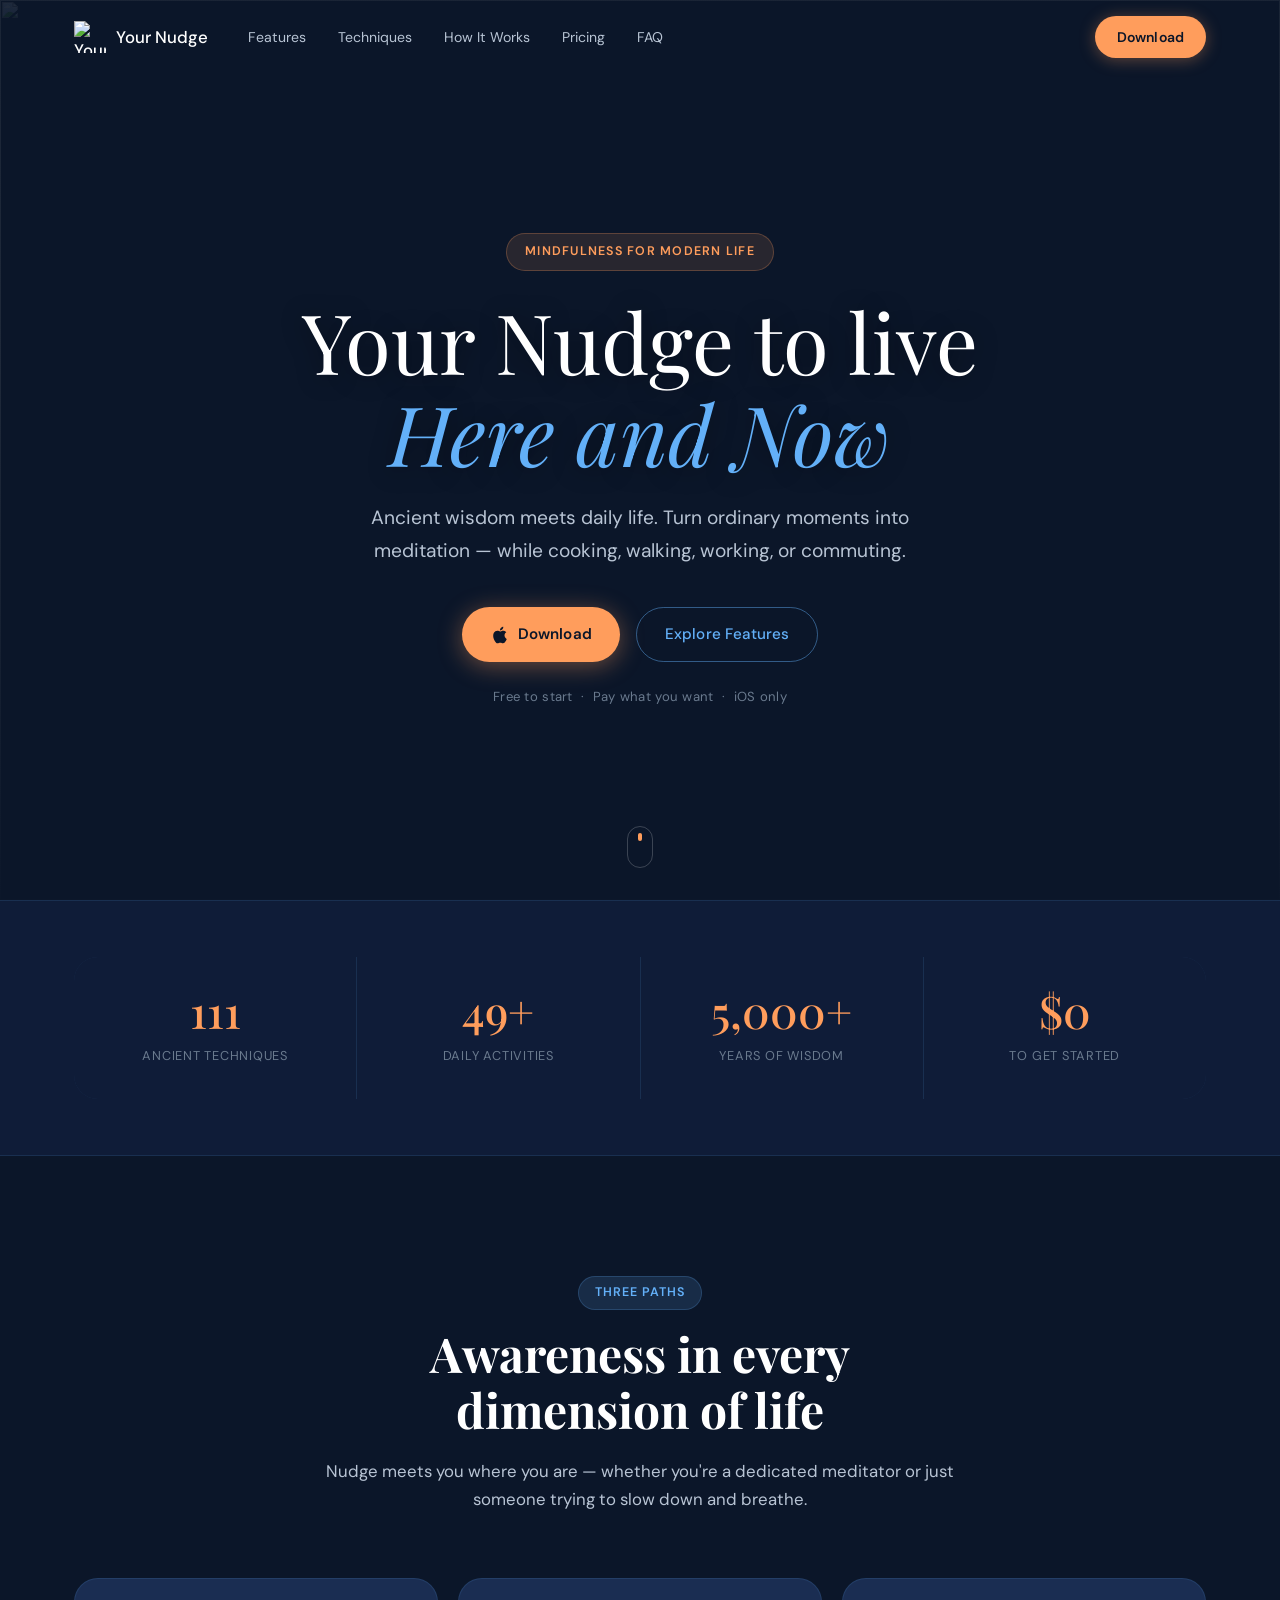
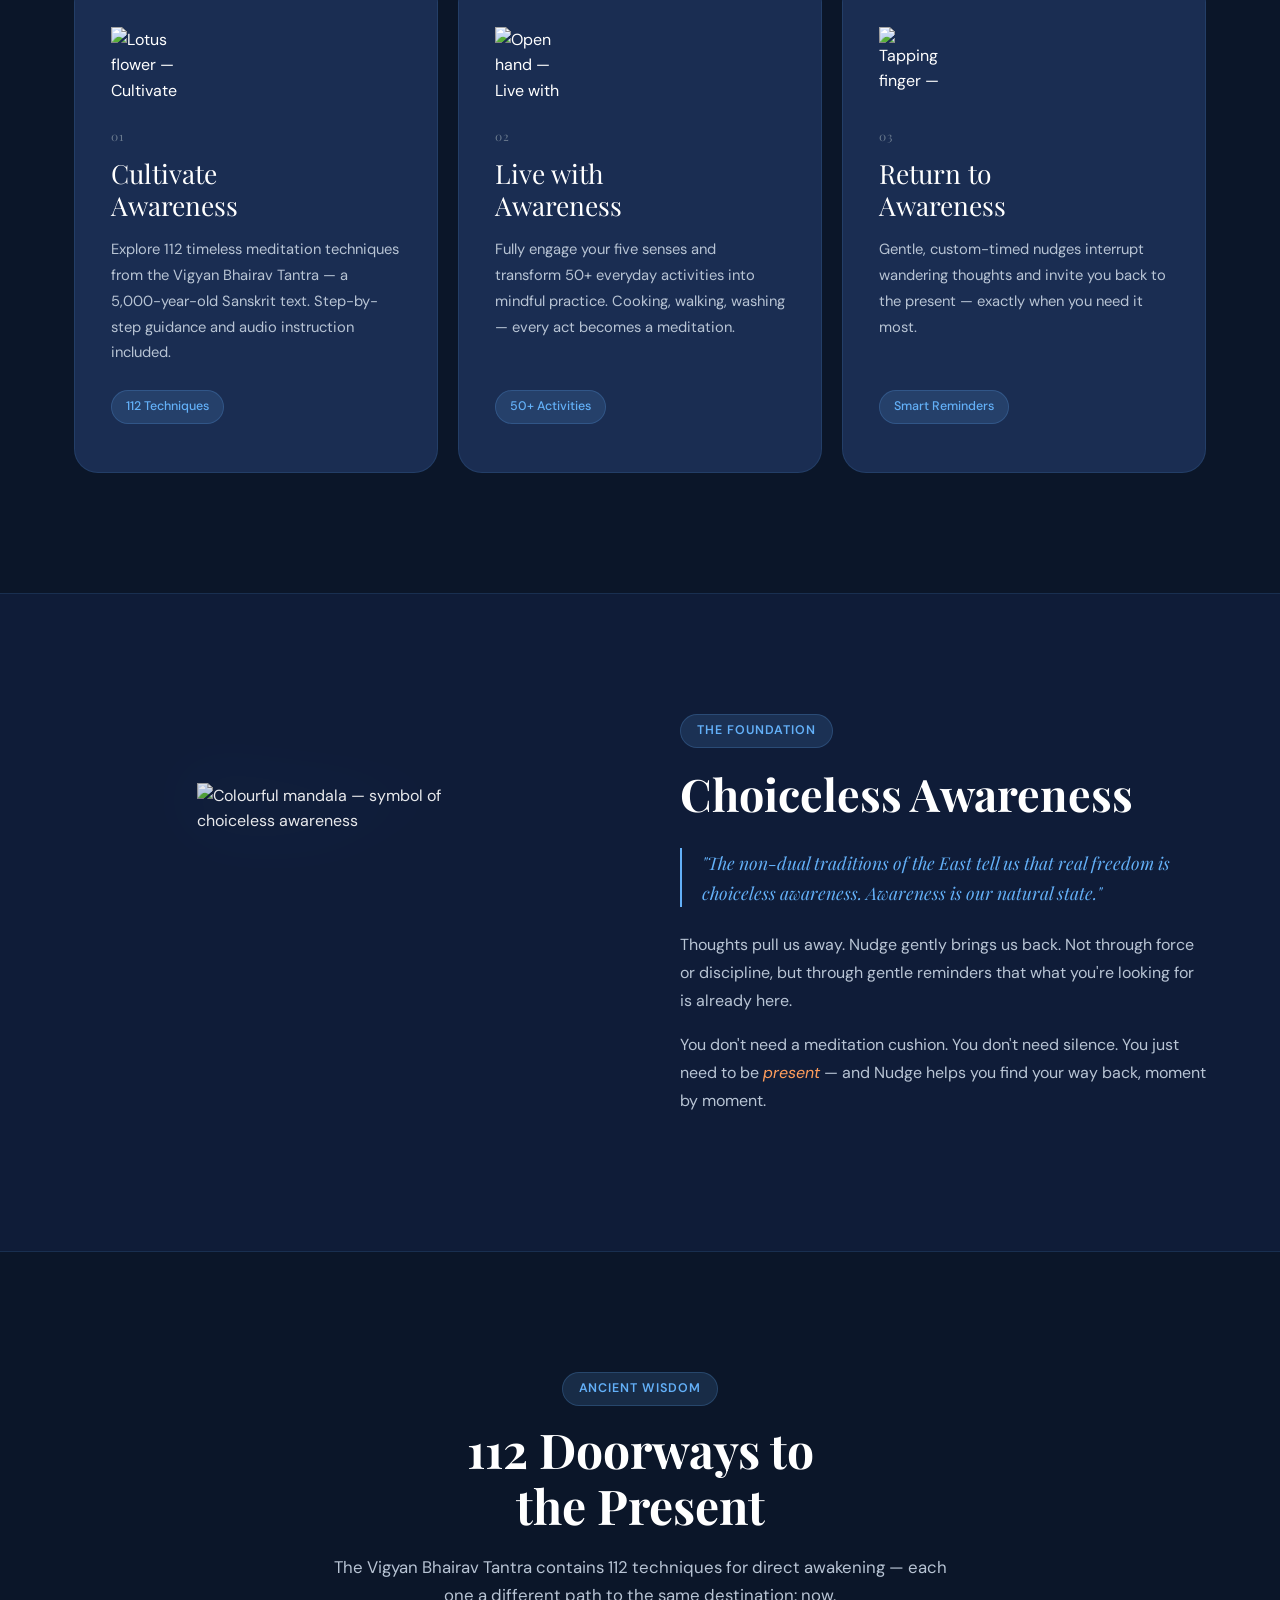
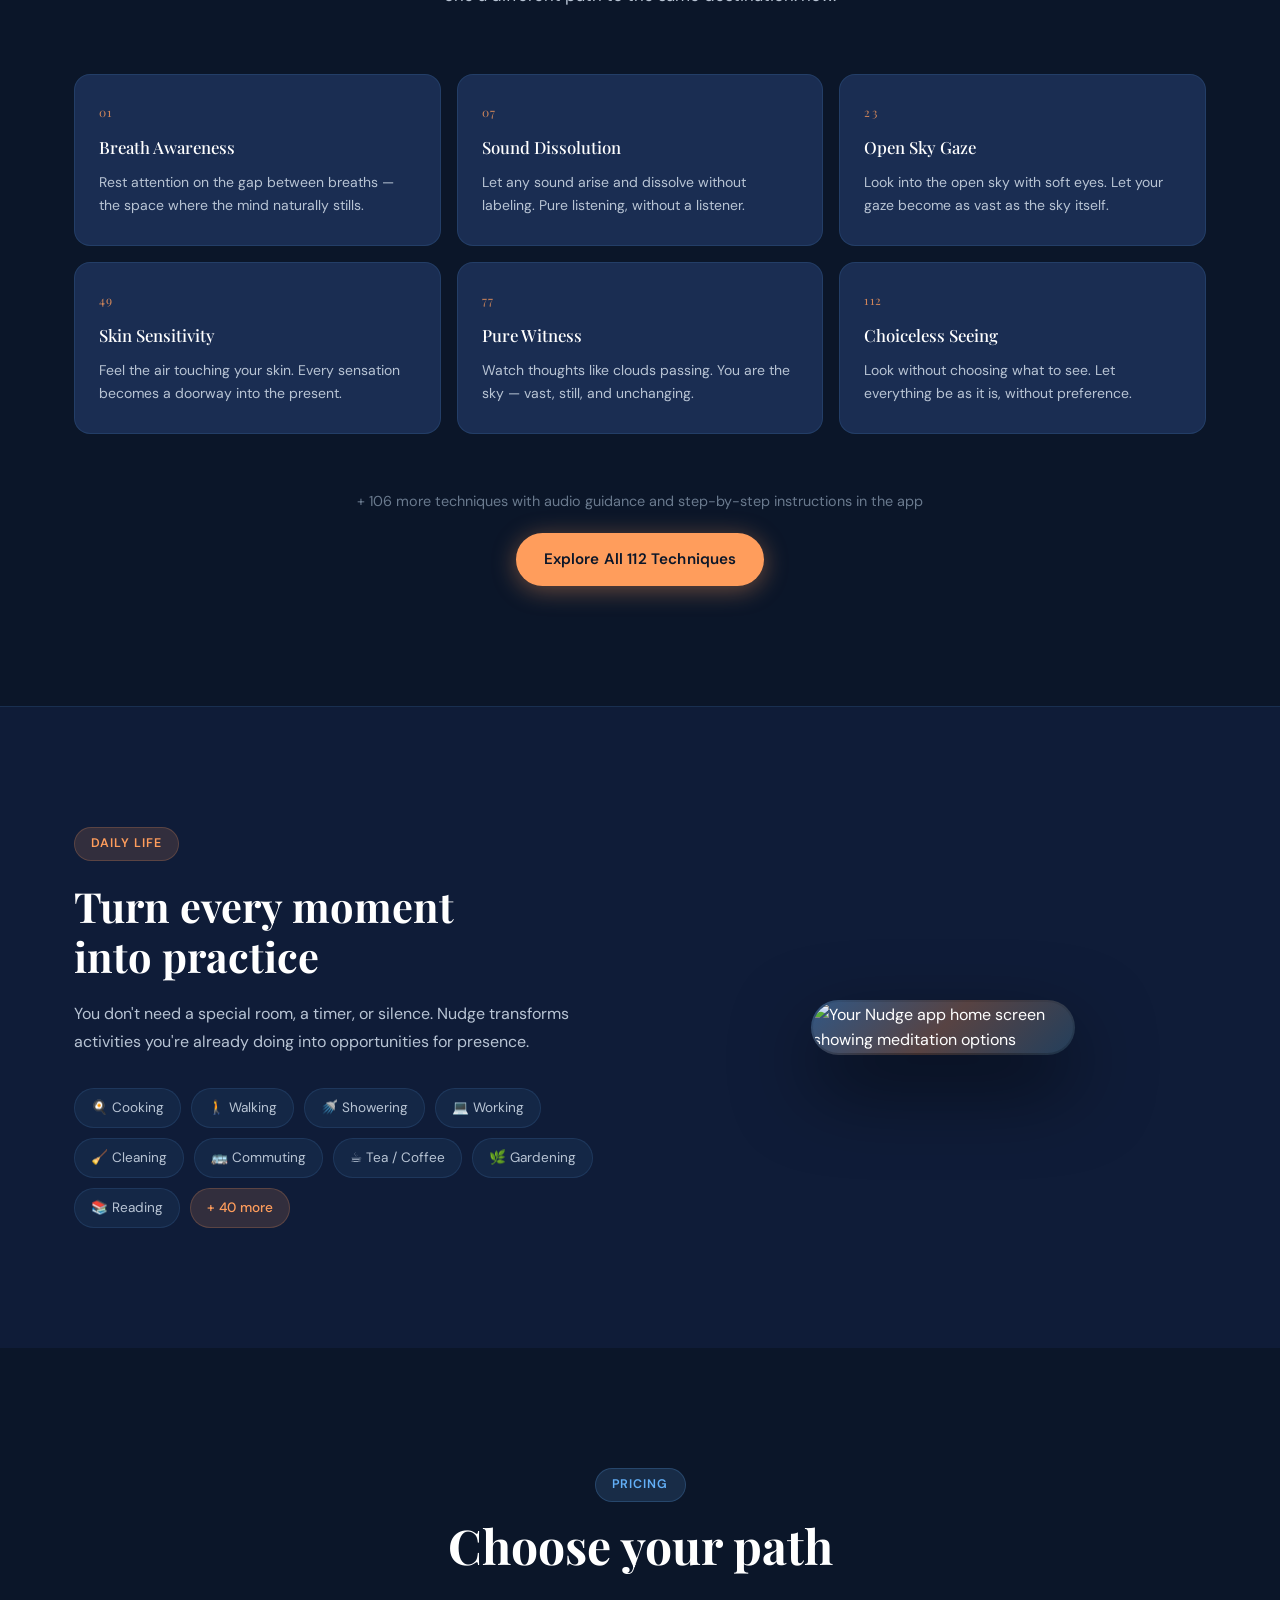
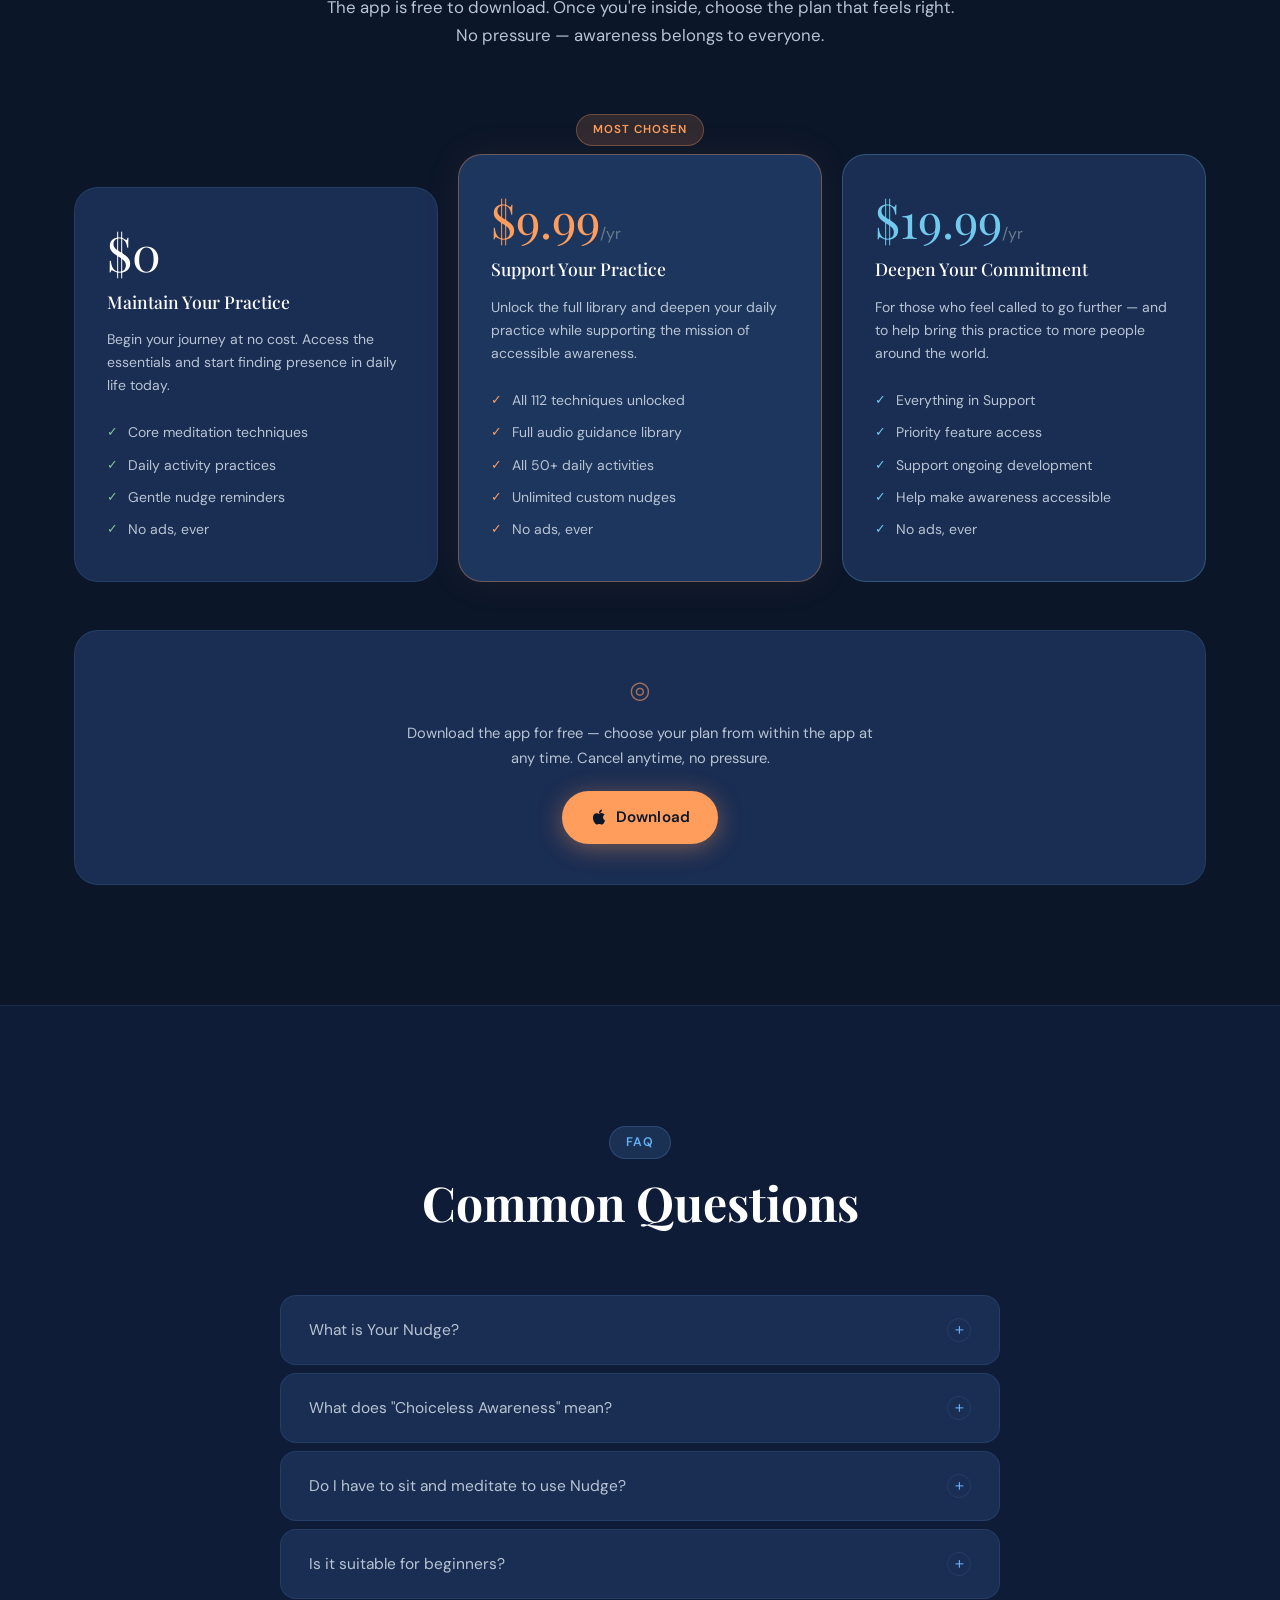
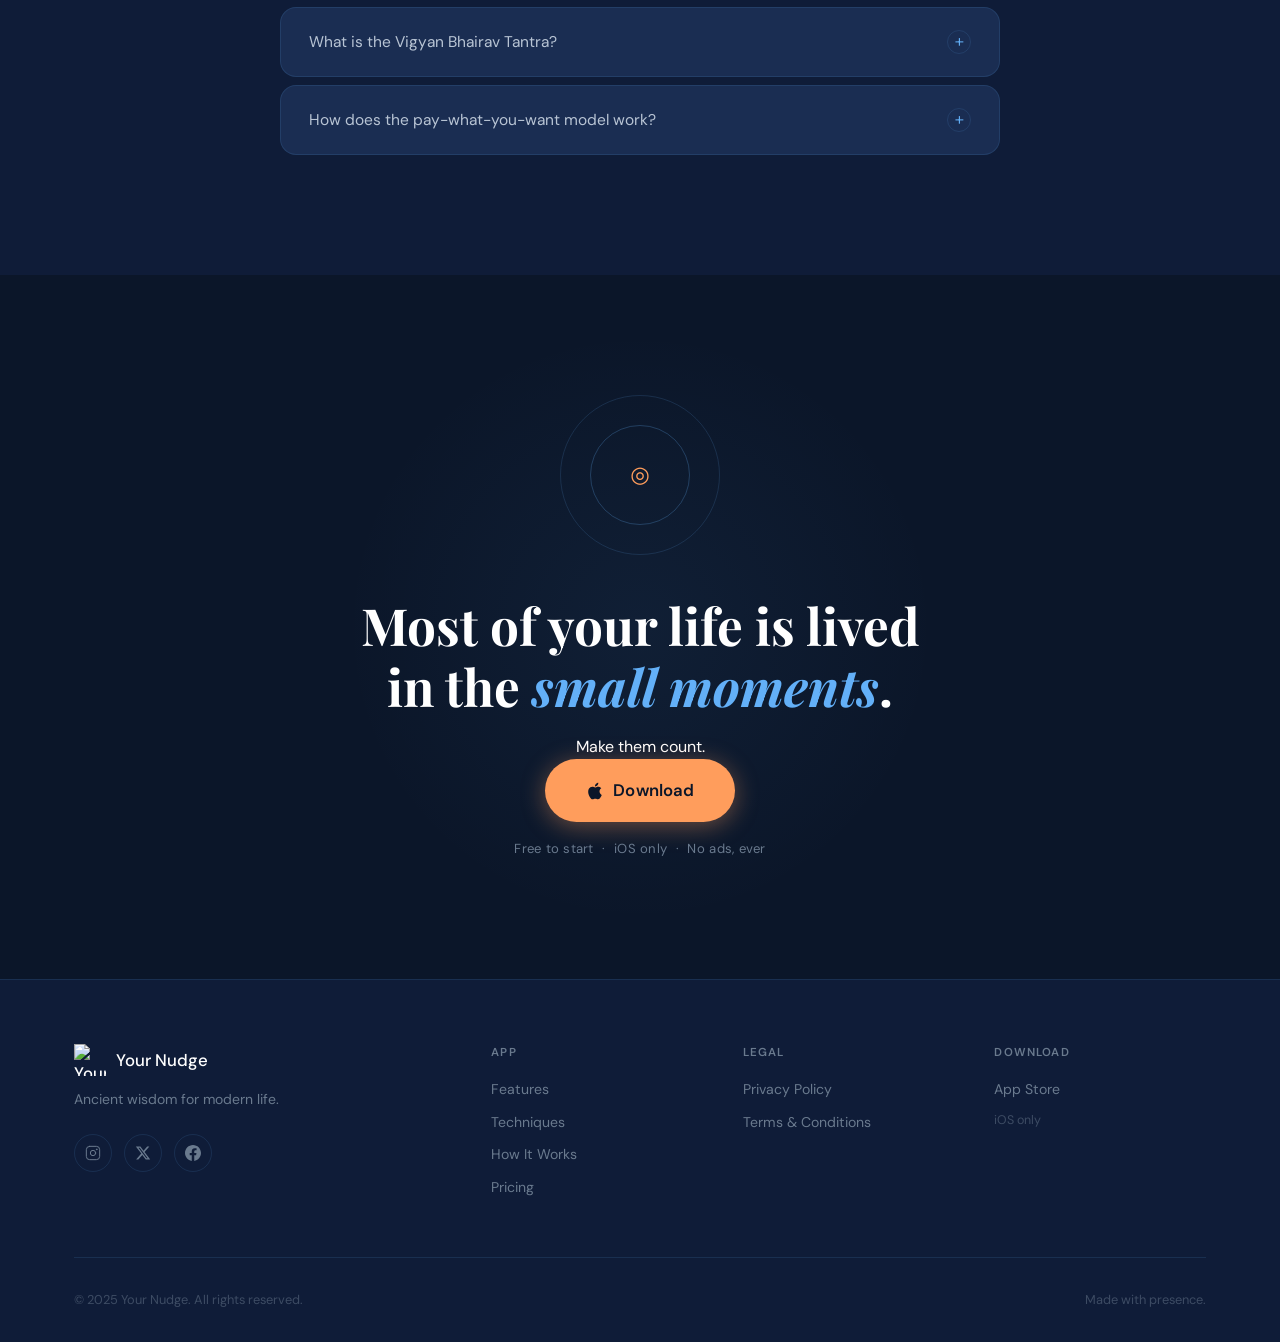
==== commit ae6378fe: "Polish hero mandala, pricing cards, and badge placement - Hero mandala opacity: 0.28 → 0.12 (quiet b" ====
--- a/index.html
+++ b/index.html
@@ -19,20 +19,17 @@
   <nav class="nav" id="nav">
     <div class="nav__inner">
       <a href="#" class="nav__logo">
-        <div class="nav__logo-mark">
-          <div class="logo-ring logo-ring--1"></div>
-          <div class="logo-ring logo-ring--2"></div>
-          <div class="logo-dot"></div>
-        </div>
+        <img src="assets/ic_nudge_logo.png" alt="Your Nudge logo mark" width="32" height="32" />
         <span>Your Nudge</span>
       </a>
       <ul class="nav__links">
         <li><a href="#features" class="nav__link">Features</a></li>
         <li><a href="#techniques" class="nav__link">Techniques</a></li>
         <li><a href="#how-it-works" class="nav__link">How It Works</a></li>
+        <li><a href="#pricing" class="nav__link">Pricing</a></li>
         <li><a href="#faq" class="nav__link">FAQ</a></li>
       </ul>
-      <a href="https://apps.apple.com/us/app/your-nudge/id6739236420" class="btn btn--nav" target="_blank" rel="noopener">Download Free</a>
+      <a href="https://apps.apple.com/us/app/your-nudge/id6739236420" class="btn btn--nav" target="_blank" rel="noopener">Download</a>
       <button class="nav__burger" id="navBurger" aria-label="Toggle menu">
         <span></span><span></span><span></span>
       </button>
@@ -45,8 +42,9 @@
       <li><a href="#features">Features</a></li>
       <li><a href="#techniques">Techniques</a></li>
       <li><a href="#how-it-works">How It Works</a></li>
+      <li><a href="#pricing">Pricing</a></li>
       <li><a href="#faq">FAQ</a></li>
-      <li><a href="https://apps.apple.com/us/app/your-nudge/id6739236420" target="_blank" rel="noopener">Download Free</a></li>
+      <li><a href="https://apps.apple.com/us/app/your-nudge/id6739236420" target="_blank" rel="noopener">Download</a></li>
     </ul>
   </div>
 
@@ -55,26 +53,9 @@
     <!-- HERO -->
     <section class="hero" id="hero">
       <div class="hero__bg">
-        <svg class="hero__mandala" viewBox="0 0 800 800" xmlns="http://www.w3.org/2000/svg" aria-hidden="true">
-          <circle cx="400" cy="400" r="340" fill="none" stroke="currentColor" stroke-width="0.5" opacity="0.15"/>
-          <circle cx="400" cy="400" r="280" fill="none" stroke="currentColor" stroke-width="0.5" opacity="0.2"/>
-          <circle cx="400" cy="400" r="220" fill="none" stroke="currentColor" stroke-width="0.5" opacity="0.25"/>
-          <circle cx="400" cy="400" r="160" fill="none" stroke="currentColor" stroke-width="0.5" opacity="0.3"/>
-          <circle cx="400" cy="400" r="100" fill="none" stroke="currentColor" stroke-width="0.8" opacity="0.35"/>
-          <circle cx="400" cy="400" r="50" fill="none" stroke="currentColor" stroke-width="1" opacity="0.4"/>
-          <line x1="60" y1="400" x2="740" y2="400" stroke="currentColor" stroke-width="0.4" opacity="0.1"/>
-          <line x1="400" y1="60" x2="400" y2="740" stroke="currentColor" stroke-width="0.4" opacity="0.1"/>
-          <line x1="160" y1="160" x2="640" y2="640" stroke="currentColor" stroke-width="0.4" opacity="0.1"/>
-          <line x1="640" y1="160" x2="160" y2="640" stroke="currentColor" stroke-width="0.4" opacity="0.1"/>
-          <circle cx="400" cy="400" r="8" fill="currentColor" opacity="0.5"/>
-        </svg>
-        <svg class="hero__mandala hero__mandala--2" viewBox="0 0 400 400" xmlns="http://www.w3.org/2000/svg" aria-hidden="true">
-          <circle cx="200" cy="200" r="180" fill="none" stroke="currentColor" stroke-width="0.5" stroke-dasharray="6 4" opacity="0.2"/>
-          <circle cx="200" cy="200" r="120" fill="none" stroke="currentColor" stroke-width="0.5" stroke-dasharray="4 6" opacity="0.25"/>
-          <circle cx="200" cy="200" r="60" fill="none" stroke="currentColor" stroke-width="0.8" opacity="0.3"/>
-        </svg>
-      </div>
-
+        <img src="assets/home_bg.png" alt="" class="hero__bg-img" aria-hidden="true" />
+        <div class="hero__bg-overlay"></div>
+      </div>
       <div class="hero__content">
         <div class="hero__badge reveal">Mindfulness for Modern Life</div>
         <h1 class="hero__title reveal reveal--d1">
@@ -86,13 +67,12 @@
         <div class="hero__actions reveal reveal--d3">
           <a href="https://apps.apple.com/us/app/your-nudge/id6739236420" class="btn btn--primary" target="_blank" rel="noopener">
             <svg width="20" height="20" viewBox="0 0 24 24" fill="currentColor" aria-hidden="true"><path d="M18.71 19.5c-.83 1.24-1.71 2.45-3.05 2.47-1.34.03-1.77-.79-3.29-.79-1.53 0-2 .77-3.27.82-1.31.05-2.3-1.32-3.14-2.53C4.25 17 2.94 12.45 4.7 9.39c.87-1.52 2.43-2.48 4.12-2.51 1.28-.02 2.5.87 3.29.87.78 0 2.26-1.07 3.8-.91.65.03 2.47.26 3.64 1.98-.09.06-2.17 1.28-2.15 3.81.03 3.02 2.65 4.03 2.68 4.04-.03.07-.42 1.44-1.38 2.83M13 3.5c.73-.83 1.94-1.46 2.94-1.5.13 1.17-.34 2.35-1.04 3.19-.69.85-1.83 1.51-2.95 1.42-.15-1.15.41-2.35 1.05-3.11z"/></svg>
-            Download on App Store
+            Download
           </a>
-          <a href="#features" class="btn btn--ghost">Explore Features</a>
+          <a href="#features" class="btn btn--secondary">Explore Features</a>
         </div>
         <p class="hero__meta reveal reveal--d4">Free to start &nbsp;·&nbsp; Pay what you want &nbsp;·&nbsp; iOS only</p>
       </div>
-
       <div class="hero__scroll">
         <div class="scroll-indicator">
           <div class="scroll-indicator__dot"></div>
@@ -113,7 +93,7 @@
             <span class="stat__l">Daily Activities</span>
           </div>
           <div class="stat reveal reveal--d2">
-            <span class="stat__n">5000+</span>
+            <span class="stat__n">5,000+</span>
             <span class="stat__l">Years of Wisdom</span>
           </div>
           <div class="stat reveal reveal--d3">
@@ -135,25 +115,16 @@
         <div class="features__grid">
           <div class="fcard reveal">
             <div class="fcard__icon">
-              <svg viewBox="0 0 64 64" fill="none" xmlns="http://www.w3.org/2000/svg" aria-hidden="true">
-                <circle cx="32" cy="32" r="26" stroke="currentColor" stroke-width="1.5"/>
-                <circle cx="32" cy="32" r="18" stroke="currentColor" stroke-width="1.5" stroke-dasharray="3 3"/>
-                <circle cx="32" cy="32" r="10" stroke="currentColor" stroke-width="1.5"/>
-                <circle cx="32" cy="32" r="4" fill="currentColor"/>
-              </svg>
+              <img src="assets/cultivate_icon.png" alt="Lotus flower — Cultivate Awareness" />
             </div>
             <span class="fcard__num">01</span>
             <h3>Cultivate<br />Awareness</h3>
             <p>Explore 112 timeless meditation techniques from the Vigyan Bhairav Tantra — a 5,000-year-old Sanskrit text. Step-by-step guidance and audio instruction included.</p>
             <span class="fcard__pill">112 Techniques</span>
           </div>
-          <div class="fcard fcard--gold reveal reveal--d1">
+          <div class="fcard reveal reveal--d1">
             <div class="fcard__icon">
-              <svg viewBox="0 0 64 64" fill="none" xmlns="http://www.w3.org/2000/svg" aria-hidden="true">
-                <path d="M32 10C32 10 14 22 14 34C14 43.941 22.059 52 32 52C41.941 52 50 43.941 50 34C50 22 32 10 32 10Z" stroke="currentColor" stroke-width="1.5"/>
-                <path d="M22 38C25 30 32 24 42 22" stroke="currentColor" stroke-width="1.5" stroke-linecap="round"/>
-                <circle cx="32" cy="34" r="5" fill="currentColor"/>
-              </svg>
+              <img src="assets/live_icon.png" alt="Open hand — Live with Awareness" />
             </div>
             <span class="fcard__num">02</span>
             <h3>Live with<br />Awareness</h3>
@@ -162,11 +133,7 @@
           </div>
           <div class="fcard reveal reveal--d2">
             <div class="fcard__icon">
-              <svg viewBox="0 0 64 64" fill="none" xmlns="http://www.w3.org/2000/svg" aria-hidden="true">
-                <circle cx="32" cy="32" r="20" stroke="currentColor" stroke-width="1.5"/>
-                <polyline points="32,20 32,32 40,38" stroke="currentColor" stroke-width="2" stroke-linecap="round" stroke-linejoin="round" fill="none"/>
-                <path d="M14 14L12 8M50 14L52 8M32 12V7" stroke="currentColor" stroke-width="1.5" stroke-linecap="round"/>
-              </svg>
+              <img src="assets/return_icon.png" alt="Tapping finger — Return to Awareness" />
             </div>
             <span class="fcard__num">03</span>
             <h3>Return to<br />Awareness</h3>
@@ -182,13 +149,7 @@
       <div class="container">
         <div class="philosophy__inner">
           <div class="philosophy__visual reveal">
-            <div class="mandala-viz">
-              <div class="mv-ring mv-ring--1"></div>
-              <div class="mv-ring mv-ring--2"></div>
-              <div class="mv-ring mv-ring--3"></div>
-              <div class="mv-ring mv-ring--4"></div>
-              <div class="mv-core">◎</div>
-            </div>
+            <img src="assets/intro_icon.png" alt="Colourful mandala — symbol of choiceless awareness" />
           </div>
           <div class="philosophy__copy reveal reveal--d1">
             <span class="tag">The Foundation</span>
@@ -253,7 +214,7 @@
       <div class="container">
         <div class="activities__inner">
           <div class="activities__copy reveal">
-            <span class="tag">Daily Life</span>
+            <span class="tag tag--orange">Daily Life</span>
             <h2>Turn every moment<br />into practice</h2>
             <p>You don't need a special room, a timer, or silence. Nudge transforms activities you're already doing into opportunities for presence.</p>
             <div class="activity-chips">
@@ -270,28 +231,8 @@
             </div>
           </div>
           <div class="activities__phone reveal reveal--d1">
-            <div class="phone">
-              <div class="phone__frame">
-                <div class="phone__notch"></div>
-                <div class="phone__screen">
-                  <div class="phone__bar">
-                    <span class="phone__time">9:41</span>
-                    <span>●●●</span>
-                  </div>
-                  <div class="phone__app">
-                    <p class="phone__label">Current Activity</p>
-                    <h3 class="phone__activity" id="phoneActivity">Morning Walk</h3>
-                    <p class="phone__instruction" id="phoneInstruction">Feel the ground beneath each step. Let each footfall be a complete arrival in the present moment.</p>
-                    <div class="phone__nudge">
-                      <span class="phone__nudge-icon">🔔</span>
-                      <span>Next nudge in <strong id="nudgeTimer">12 min</strong></span>
-                    </div>
-                    <div class="phone__progress">
-                      <div class="phone__progress-bar" id="progressBar"></div>
-                    </div>
-                  </div>
-                </div>
-              </div>
+            <div class="phone-wrap">
+              <img src="assets/screenshot_home.png" alt="Your Nudge app home screen showing meditation options" class="phone-screenshot" />
             </div>
           </div>
         </div>
@@ -303,36 +244,62 @@
       <div class="container">
         <div class="section-head reveal">
           <span class="tag">Pricing</span>
-          <h2>Pay what feels right</h2>
-          <p>Awareness should be accessible to everyone. Start free — and if Nudge changes your life, choose what to give.</p>
-        </div>
-        <div class="pricing__grid">
-          <div class="pcard reveal">
-            <h3>Free Forever</h3>
-            <div class="pcard__price">$0</div>
-            <ul>
-              <li>Core meditation techniques</li>
-              <li>Daily activity practices</li>
-              <li>Gentle nudge reminders</li>
-              <li>No ads, ever</li>
-            </ul>
-            <a href="https://apps.apple.com/us/app/your-nudge/id6739236420" class="btn btn--outline" target="_blank" rel="noopener">Get Started Free</a>
-          </div>
-          <div class="pcard pcard--featured reveal reveal--d1">
-            <div class="pcard__badge">Most Popular</div>
-            <h3>Your Choice</h3>
-            <div class="pcard__price">$9.99<span class="pcard__per">/yr</span></div>
-            <p class="pcard__sub">Or $19.99–$99.99 to support the mission</p>
-            <ul>
-              <li>All 112 techniques unlocked</li>
-              <li>Full audio guidance library</li>
-              <li>All 50+ daily activities</li>
-              <li>Unlimited custom nudges</li>
-              <li>Cancel anytime</li>
-              <li>No ads, ever</li>
-            </ul>
-            <a href="https://apps.apple.com/us/app/your-nudge/id6739236420" class="btn btn--primary" target="_blank" rel="noopener">Download &amp; Choose</a>
-          </div>
+          <h2>Choose your path</h2>
+          <p>The app is free to download. Once you're inside, choose the plan that feels right. No pressure — awareness belongs to everyone.</p>
+        </div>
+        <div class="plans reveal">
+          <div class="plan-wrap">
+            <div class="plan-wrap__spacer"></div>
+            <div class="plan">
+              <div class="plan__price">$0</div>
+              <h3 class="plan__name">Maintain Your Practice</h3>
+              <p class="plan__desc">Begin your journey at no cost. Access the essentials and start finding presence in daily life today.</p>
+              <ul class="plan__features">
+                <li>Core meditation techniques</li>
+                <li>Daily activity practices</li>
+                <li>Gentle nudge reminders</li>
+                <li>No ads, ever</li>
+              </ul>
+            </div>
+          </div>
+          <div class="plan-wrap">
+            <div class="plan__float-badge">Most Chosen</div>
+            <div class="plan plan--featured">
+              <div class="plan__price">$9.99<span>/yr</span></div>
+              <h3 class="plan__name">Support Your Practice</h3>
+              <p class="plan__desc">Unlock the full library and deepen your daily practice while supporting the mission of accessible awareness.</p>
+              <ul class="plan__features">
+                <li>All 112 techniques unlocked</li>
+                <li>Full audio guidance library</li>
+                <li>All 50+ daily activities</li>
+                <li>Unlimited custom nudges</li>
+                <li>No ads, ever</li>
+              </ul>
+            </div>
+          </div>
+          <div class="plan-wrap">
+            <div class="plan-wrap__spacer"></div>
+            <div class="plan plan--deep">
+              <div class="plan__price">$19.99<span>/yr</span></div>
+              <h3 class="plan__name">Deepen Your Commitment</h3>
+              <p class="plan__desc">For those who feel called to go further — and to help bring this practice to more people around the world.</p>
+              <ul class="plan__features">
+                <li>Everything in Support</li>
+                <li>Priority feature access</li>
+                <li>Support ongoing development</li>
+                <li>Help make awareness accessible</li>
+                <li>No ads, ever</li>
+              </ul>
+            </div>
+          </div>
+        </div>
+        <div class="plans__note reveal">
+          <span>◎</span>
+          <p>Download the app for free — choose your plan from within the app at any time. Cancel anytime, no pressure.</p>
+          <a href="https://apps.apple.com/us/app/your-nudge/id6739236420" class="btn btn--primary" target="_blank" rel="noopener">
+            <svg width="18" height="18" viewBox="0 0 24 24" fill="currentColor" aria-hidden="true"><path d="M18.71 19.5c-.83 1.24-1.71 2.45-3.05 2.47-1.34.03-1.77-.79-3.29-.79-1.53 0-2 .77-3.27.82-1.31.05-2.3-1.32-3.14-2.53C4.25 17 2.94 12.45 4.7 9.39c.87-1.52 2.43-2.48 4.12-2.51 1.28-.02 2.5.87 3.29.87.78 0 2.26-1.07 3.8-.91.65.03 2.47.26 3.64 1.98-.09.06-2.17 1.28-2.15 3.81.03 3.02 2.65 4.03 2.68 4.04-.03.07-.42 1.44-1.38 2.83M13 3.5c.73-.83 1.94-1.46 2.94-1.5.13 1.17-.34 2.35-1.04 3.19-.69.85-1.83 1.51-2.95 1.42-.15-1.15.41-2.35 1.05-3.11z"/></svg>
+            Download
+          </a>
         </div>
       </div>
     </section>
@@ -367,7 +334,7 @@
           </div>
           <div class="fq reveal reveal--d2">
             <button class="fq__q">How does the pay-what-you-want model work?<span class="fq__icon" aria-hidden="true">+</span></button>
-            <div class="fq__a"><p>Start completely free. If you find value in the app, you choose what to pay — from $9.99 to $99.99 per year. No ads regardless of what you pay, and you can cancel anytime.</p></div>
+            <div class="fq__a"><p>Start completely free. If you find value in the app, you choose what to pay. There are no ads regardless of what you pay, and you can cancel anytime.</p></div>
           </div>
         </div>
       </div>
@@ -386,7 +353,7 @@
           <p>Make them count.</p>
           <a href="https://apps.apple.com/us/app/your-nudge/id6739236420" class="btn btn--primary btn--lg" target="_blank" rel="noopener">
             <svg width="20" height="20" viewBox="0 0 24 24" fill="currentColor" aria-hidden="true"><path d="M18.71 19.5c-.83 1.24-1.71 2.45-3.05 2.47-1.34.03-1.77-.79-3.29-.79-1.53 0-2 .77-3.27.82-1.31.05-2.3-1.32-3.14-2.53C4.25 17 2.94 12.45 4.7 9.39c.87-1.52 2.43-2.48 4.12-2.51 1.28-.02 2.5.87 3.29.87.78 0 2.26-1.07 3.8-.91.65.03 2.47.26 3.64 1.98-.09.06-2.17 1.28-2.15 3.81.03 3.02 2.65 4.03 2.68 4.04-.03.07-.42 1.44-1.38 2.83M13 3.5c.73-.83 1.94-1.46 2.94-1.5.13 1.17-.34 2.35-1.04 3.19-.69.85-1.83 1.51-2.95 1.42-.15-1.15.41-2.35 1.05-3.11z"/></svg>
-            Download on the App Store
+            Download
           </a>
           <span class="cta-final__note">Free to start &nbsp;·&nbsp; iOS only &nbsp;·&nbsp; No ads, ever</span>
         </div>
@@ -401,11 +368,7 @@
       <div class="footer__top">
         <div class="footer__brand">
           <a href="#" class="nav__logo">
-            <div class="nav__logo-mark">
-              <div class="logo-ring logo-ring--1"></div>
-              <div class="logo-ring logo-ring--2"></div>
-              <div class="logo-dot"></div>
-            </div>
+            <img src="assets/ic_nudge_logo.png" alt="Your Nudge logo mark" width="28" height="28" />
             <span>Your Nudge</span>
           </a>
           <p>Ancient wisdom for modern life.</p>
--- a/css/styles.css
+++ b/css/styles.css
@@ -1,24 +1,31 @@
 /* ============================================================
    YOUR NUDGE — Design System & Styles
+   Colors sourced directly from app source (Colors.xcassets)
+   Primary: #1D365D  PrimaryDark: #0F1C38
+   Secondary (accent blue): #63B0F8
+   Orange accent: #FF9D5C
+   Teal: #71CAEE  Sage: #83C59B
    ============================================================ */
 
 /* ---------- Custom Properties ---------- */
 :root {
-  --bg:          #F8F6F2;
-  --bg-alt:      #EDEADF;
-  --bg-dark:     #1A2B3C;
-  --bg-darker:   #111D2B;
-  --purple:      #5C4B8A;
-  --purple-light:#7B68B0;
-  --gold:        #C49A5A;
-  --gold-light:  #D4B07A;
-  --sage:        #7AA99C;
-  --text:        #1A2B3C;
-  --text-mid:    #4A5C6E;
-  --text-light:  #7A8C9C;
+  --bg:          #0B1629;
+  --bg-alt:      #0F1C38;
+  --bg-card:     #1A2D52;
+  --bg-panel:    #1D365D;
+  --blue:        #63B0F8;
+  --blue-dim:    rgba(99,176,248,0.15);
+  --orange:      #FF9D5C;
+  --orange-dim:  rgba(255,157,92,0.15);
+  --teal:        #71CAEE;
+  --sage:        #83C59B;
+  --yellow:      #FFE16A;
+  --text:        #FFFFFF;
+  --text-mid:    #B8C4D4;
+  --text-dim:    #6A7A8E;
+  --border:      rgba(99,176,248,0.12);
+  --border-warm: rgba(255,157,92,0.2);
   --white:       #FFFFFF;
-  --border:      rgba(26,43,60,0.1);
-  --border-light:rgba(255,255,255,0.15);
 
   --ff-serif: 'Playfair Display', Georgia, serif;
   --ff-sans:  'DM Sans', system-ui, sans-serif;
@@ -29,9 +36,11 @@
   --r-xl:  40px;
   --r-full:9999px;
 
-  --shadow-sm: 0 2px 8px rgba(26,43,60,0.08);
-  --shadow-md: 0 8px 32px rgba(26,43,60,0.12);
-  --shadow-lg: 0 24px 64px rgba(26,43,60,0.16);
+  --shadow-sm: 0 2px 12px rgba(0,0,0,0.3);
+  --shadow-md: 0 8px 40px rgba(0,0,0,0.4);
+  --shadow-lg: 0 24px 80px rgba(0,0,0,0.5);
+  --glow-blue: 0 0 40px rgba(99,176,248,0.15);
+  --glow-orange: 0 0 40px rgba(255,157,92,0.2);
 
   --ease-out: cubic-bezier(0.16, 1, 0.3, 1);
   --ease-in-out: cubic-bezier(0.45, 0, 0.55, 1);
@@ -75,51 +84,64 @@
   white-space: nowrap;
 }
 .btn--primary {
-  background: var(--purple);
-  color: var(--white);
-  box-shadow: 0 4px 20px rgba(92,75,138,0.35);
+  background: var(--orange);
+  color: #0B1629;
+  font-weight: 600;
+  box-shadow: 0 4px 24px rgba(255,157,92,0.4);
 }
 .btn--primary:hover {
-  background: var(--purple-light);
+  background: #ffb07a;
   transform: translateY(-2px);
-  box-shadow: 0 8px 28px rgba(92,75,138,0.4);
+  box-shadow: 0 8px 32px rgba(255,157,92,0.5);
 }
 .btn--ghost {
   background: transparent;
-  color: var(--text);
+  color: var(--text-mid);
   border: 1.5px solid var(--border);
 }
 .btn--ghost:hover {
-  background: var(--bg-alt);
-  border-color: var(--text-mid);
+  color: var(--white);
+  border-color: rgba(255,255,255,0.3);
+  background: rgba(255,255,255,0.05);
+  transform: translateY(-2px);
+}
+.btn--secondary {
+  background: transparent;
+  color: var(--blue);
+  border: 1.5px solid rgba(99,176,248,0.45);
+}
+.btn--secondary:hover {
+  color: var(--white);
+  border-color: var(--blue);
+  background: rgba(99,176,248,0.1);
   transform: translateY(-2px);
 }
 .btn--outline {
   background: transparent;
-  color: var(--purple);
-  border: 1.5px solid var(--purple);
+  color: var(--blue);
+  border: 1.5px solid var(--blue);
 }
 .btn--outline:hover {
-  background: var(--purple);
-  color: var(--white);
+  background: var(--blue);
+  color: var(--bg);
   transform: translateY(-2px);
 }
 .btn--nav {
   padding: 10px 22px;
   font-size: 0.875rem;
-  background: var(--purple);
-  color: var(--white);
+  background: var(--orange);
+  color: #0B1629;
+  font-weight: 600;
   border-radius: var(--r-full);
-  box-shadow: 0 2px 12px rgba(92,75,138,0.3);
+  box-shadow: 0 2px 16px rgba(255,157,92,0.35);
 }
 .btn--nav:hover {
-  background: var(--purple-light);
+  background: #ffb07a;
   transform: translateY(-1px);
 }
 .btn--lg {
   padding: 18px 40px;
   font-size: 1.05rem;
-  gap: 10px;
 }
 
 /* ---------- Section Header ---------- */
@@ -133,7 +155,7 @@
   font-size: clamp(2rem, 4vw, 3rem);
   line-height: 1.15;
   margin: 16px 0 20px;
-  color: var(--text);
+  color: var(--white);
 }
 .section-head p {
   color: var(--text-mid);
@@ -143,13 +165,19 @@
 .tag {
   display: inline-block;
   padding: 6px 16px;
-  background: rgba(92,75,138,0.1);
-  color: var(--purple);
+  background: var(--blue-dim);
+  color: var(--blue);
   border-radius: var(--r-full);
   font-size: 0.78rem;
   font-weight: 600;
   letter-spacing: 0.08em;
   text-transform: uppercase;
+  border: 1px solid rgba(99,176,248,0.2);
+}
+.tag--orange {
+  background: var(--orange-dim);
+  color: var(--orange);
+  border-color: rgba(255,157,92,0.2);
 }
 
 /* ---------- Scroll Reveal ---------- */
@@ -178,10 +206,10 @@
   transition: background 0.3s, box-shadow 0.3s, padding 0.3s;
 }
 .nav.scrolled {
-  background: rgba(248,246,242,0.92);
-  backdrop-filter: blur(12px);
-  -webkit-backdrop-filter: blur(12px);
-  box-shadow: 0 1px 24px rgba(26,43,60,0.08);
+  background: rgba(11,22,41,0.92);
+  backdrop-filter: blur(16px);
+  -webkit-backdrop-filter: blur(16px);
+  box-shadow: 0 1px 0 rgba(99,176,248,0.1), 0 4px 24px rgba(0,0,0,0.4);
   padding: 10px 0;
 }
 .nav__inner {
@@ -196,32 +224,16 @@
   display: flex;
   align-items: center;
   gap: 10px;
-  font-family: var(--ff-serif);
-  font-size: 1.15rem;
+  font-family: var(--ff-sans);
+  font-size: 1.05rem;
   font-weight: 500;
-  color: var(--text);
+  color: var(--white);
   flex-shrink: 0;
 }
-.nav__logo-mark {
-  position: relative;
-  width: 28px;
-  height: 28px;
-  flex-shrink: 0;
-}
-.logo-ring {
-  position: absolute;
-  border-radius: 50%;
-  border: 1.5px solid var(--purple);
-}
-.logo-ring--1 { inset: 0; }
-.logo-ring--2 { inset: 5px; opacity: 0.6; }
-.logo-dot {
-  position: absolute;
-  width: 6px; height: 6px;
-  background: var(--purple);
-  border-radius: 50%;
-  top: 50%; left: 50%;
-  transform: translate(-50%, -50%);
+.nav__logo img {
+  width: 32px;
+  height: 32px;
+  object-fit: contain;
 }
 .nav__links {
   display: flex;
@@ -229,7 +241,7 @@
   flex: 1;
 }
 .nav__link {
-  font-size: 0.9rem;
+  font-size: 0.88rem;
   font-weight: 400;
   color: var(--text-mid);
   transition: color 0.2s;
@@ -240,12 +252,12 @@
   position: absolute;
   bottom: -2px; left: 0; right: 0;
   height: 1px;
-  background: var(--purple);
+  background: var(--blue);
   transform: scaleX(0);
   transition: transform 0.25s var(--ease-out);
   transform-origin: left;
 }
-.nav__link:hover { color: var(--purple); }
+.nav__link:hover { color: var(--white); }
 .nav__link:hover::after { transform: scaleX(1); }
 .nav__burger {
   display: none;
@@ -257,20 +269,20 @@
 .nav__burger span {
   display: block;
   width: 22px; height: 2px;
-  background: var(--text);
+  background: var(--text-mid);
   border-radius: 2px;
   transition: all 0.25s;
 }
-.nav__burger.open span:nth-child(1) { transform: translateY(7px) rotate(45deg); }
+.nav__burger.open span:nth-child(1) { transform: translateY(7px) rotate(45deg); background: var(--white); }
 .nav__burger.open span:nth-child(2) { opacity: 0; }
-.nav__burger.open span:nth-child(3) { transform: translateY(-7px) rotate(-45deg); }
+.nav__burger.open span:nth-child(3) { transform: translateY(-7px) rotate(-45deg); background: var(--white); }
 
 /* ---------- Mobile Menu ---------- */
 .mobile-menu {
   display: none;
   position: fixed;
   top: 0; left: 0; right: 0; bottom: 0;
-  background: var(--bg);
+  background: var(--bg-alt);
   z-index: 99;
   padding: 100px 32px 40px;
   flex-direction: column;
@@ -282,11 +294,11 @@
   padding: 18px 0;
   font-family: var(--ff-serif);
   font-size: 1.6rem;
-  color: var(--text);
+  color: var(--text-mid);
   border-bottom: 1px solid var(--border);
   transition: color 0.2s;
 }
-.mobile-menu a:hover { color: var(--purple); }
+.mobile-menu a:hover { color: var(--white); }
 
 /* ============================================================
    HERO
@@ -299,52 +311,42 @@
   justify-content: center;
   overflow: hidden;
   padding: 120px 24px 80px;
-  background: var(--bg);
 }
 .hero__bg {
   position: absolute;
   inset: 0;
-  pointer-events: none;
-  overflow: hidden;
-}
-.hero__mandala {
+  z-index: 0;
+}
+.hero__bg-img {
+  width: 100%;
+  height: 100%;
+  object-fit: cover;
+  object-position: center;
+  opacity: 0.12;
+}
+.hero__bg-overlay {
   position: absolute;
-  color: var(--purple);
-  animation: rotateSlowCW 60s linear infinite;
-}
-.hero__mandala:first-child {
-  width: min(800px, 110vw);
-  top: 50%; left: 50%;
-  transform: translate(-50%, -50%);
-}
-.hero__mandala--2 {
-  width: 280px;
-  top: 10%; right: -60px;
-  animation: rotateSlowCCW 45s linear infinite;
-  color: var(--gold);
-  opacity: 0.6;
-}
-
-@keyframes rotateSlowCW {
-  from { transform: translate(-50%, -50%) rotate(0deg); }
-  to   { transform: translate(-50%, -50%) rotate(360deg); }
-}
-@keyframes rotateSlowCCW {
-  from { transform: rotate(0deg); }
-  to   { transform: rotate(-360deg); }
-}
-
+  inset: 0;
+  background: linear-gradient(
+    to bottom,
+    rgba(11,22,41,0.3) 0%,
+    rgba(11,22,41,0.1) 40%,
+    rgba(11,22,41,0.6) 80%,
+    rgba(11,22,41,0.95) 100%
+  );
+}
 .hero__content {
   position: relative;
   z-index: 1;
   text-align: center;
-  max-width: 760px;
+  max-width: 780px;
 }
 .hero__badge {
   display: inline-block;
   padding: 8px 18px;
-  background: rgba(92,75,138,0.1);
-  color: var(--purple);
+  background: rgba(255,157,92,0.12);
+  color: var(--orange);
+  border: 1px solid rgba(255,157,92,0.25);
   border-radius: var(--r-full);
   font-size: 0.78rem;
   font-weight: 600;
@@ -354,15 +356,16 @@
 }
 .hero__title {
   font-family: var(--ff-serif);
-  font-size: clamp(2.6rem, 7vw, 5rem);
+  font-size: clamp(2.8rem, 7vw, 5.2rem);
   font-weight: 400;
   line-height: 1.1;
-  color: var(--text);
+  color: var(--white);
   margin-bottom: 24px;
+  text-shadow: 0 2px 24px rgba(0,0,0,0.4);
 }
 .hero__title em {
   font-style: italic;
-  color: var(--purple);
+  color: var(--blue);
 }
 .hero__sub {
   font-size: clamp(1rem, 2vw, 1.2rem);
@@ -382,17 +385,18 @@
 }
 .hero__meta {
   font-size: 0.82rem;
-  color: var(--text-light);
+  color: var(--text-dim);
   letter-spacing: 0.02em;
 }
 .hero__scroll {
   position: absolute;
   bottom: 32px; left: 50%;
   transform: translateX(-50%);
+  z-index: 1;
 }
 .scroll-indicator {
   width: 26px; height: 42px;
-  border: 1.5px solid var(--text-light);
+  border: 1.5px solid rgba(255,255,255,0.2);
   border-radius: var(--r-full);
   display: flex;
   justify-content: center;
@@ -400,7 +404,7 @@
 }
 .scroll-indicator__dot {
   width: 4px; height: 8px;
-  background: var(--purple);
+  background: var(--orange);
   border-radius: var(--r-full);
   animation: scrollBounce 1.8s ease-in-out infinite;
 }
@@ -413,34 +417,38 @@
    STATS
    ============================================================ */
 .stats {
-  background: var(--bg-dark);
+  background: var(--bg-alt);
+  border-top: 1px solid var(--border);
+  border-bottom: 1px solid var(--border);
   padding: 56px 0;
 }
 .stats__grid {
   display: grid;
   grid-template-columns: repeat(4, 1fr);
   gap: 1px;
-  background: rgba(255,255,255,0.08);
+  background: var(--border);
   border-radius: var(--r-lg);
   overflow: hidden;
 }
 .stat {
-  background: var(--bg-dark);
+  background: var(--bg-alt);
   padding: 32px 24px;
   text-align: center;
-}
+  transition: background 0.2s;
+}
+.stat:hover { background: var(--bg-card); }
 .stat__n {
   display: block;
   font-family: var(--ff-serif);
   font-size: 2.8rem;
   font-weight: 500;
-  color: var(--gold);
+  color: var(--orange);
   line-height: 1;
   margin-bottom: 8px;
 }
 .stat__l {
-  font-size: 0.82rem;
-  color: rgba(255,255,255,0.5);
+  font-size: 0.8rem;
+  color: var(--text-dim);
   letter-spacing: 0.06em;
   text-transform: uppercase;
 }
@@ -450,81 +458,81 @@
    ============================================================ */
 .features {
   padding: 120px 0;
+  background: var(--bg);
 }
 .features__grid {
   display: grid;
   grid-template-columns: repeat(3, 1fr);
-  gap: 24px;
+  gap: 20px;
 }
 .fcard {
-  background: var(--bg-dark);
-  color: var(--white);
+  background: var(--bg-card);
+  border: 1px solid var(--border);
   border-radius: var(--r-lg);
   padding: 48px 36px;
   display: flex;
   flex-direction: column;
-  gap: 0;
   position: relative;
   overflow: hidden;
-  transition: transform 0.3s var(--ease-out), box-shadow 0.3s;
-}
-.fcard::before {
+  transition: transform 0.3s var(--ease-out), box-shadow 0.3s, border-color 0.3s;
+}
+.fcard::after {
   content: '';
   position: absolute;
-  top: -40px; right: -40px;
-  width: 200px; height: 200px;
-  border-radius: 50%;
-  background: rgba(255,255,255,0.03);
+  top: 0; left: 0; right: 0;
+  height: 2px;
+  background: linear-gradient(90deg, var(--blue), var(--teal));
+  opacity: 0;
+  transition: opacity 0.3s;
 }
 .fcard:hover {
   transform: translateY(-6px);
-  box-shadow: var(--shadow-lg);
-}
-.fcard--gold {
-  background: var(--bg-alt);
-  color: var(--text);
-}
-.fcard--gold .fcard__icon { color: var(--gold); }
-.fcard--gold .fcard__num { color: var(--text-light); }
-.fcard--gold .fcard__pill {
-  background: rgba(196,154,90,0.15);
-  color: var(--gold);
-}
+  box-shadow: var(--shadow-lg), var(--glow-blue);
+  border-color: rgba(99,176,248,0.25);
+}
+.fcard:hover::after { opacity: 1; }
 .fcard__icon {
-  width: 56px; height: 56px;
-  color: rgba(255,255,255,0.6);
-  margin-bottom: 24px;
+  width: 72px;
+  height: 72px;
+  margin-bottom: 28px;
   flex-shrink: 0;
 }
+.fcard__icon img {
+  width: 100%;
+  height: 100%;
+  object-fit: contain;
+}
 .fcard__num {
   font-family: var(--ff-serif);
-  font-size: 0.8rem;
-  color: rgba(255,255,255,0.3);
-  letter-spacing: 0.1em;
+  font-size: 0.75rem;
+  color: var(--text-dim);
+  letter-spacing: 0.12em;
   margin-bottom: 12px;
 }
 .fcard h3 {
   font-family: var(--ff-serif);
-  font-size: 1.7rem;
+  font-size: 1.65rem;
   line-height: 1.2;
   font-weight: 400;
+  color: var(--white);
   margin-bottom: 16px;
 }
 .fcard p {
-  font-size: 0.93rem;
-  line-height: 1.7;
-  opacity: 0.75;
+  font-size: 0.92rem;
+  line-height: 1.75;
+  color: var(--text-mid);
   flex: 1;
   margin-bottom: 24px;
 }
 .fcard__pill {
   display: inline-block;
   padding: 6px 14px;
-  background: rgba(255,255,255,0.1);
+  background: var(--blue-dim);
+  border: 1px solid rgba(99,176,248,0.2);
   border-radius: var(--r-full);
   font-size: 0.78rem;
   font-weight: 500;
-  color: rgba(255,255,255,0.8);
+  color: var(--blue);
   align-self: flex-start;
 }
 
@@ -533,6 +541,8 @@
    ============================================================ */
 .philosophy {
   background: var(--bg-alt);
+  border-top: 1px solid var(--border);
+  border-bottom: 1px solid var(--border);
   padding: 120px 0;
 }
 .philosophy__inner {
@@ -541,22 +551,21 @@
   gap: 80px;
   align-items: center;
 }
-.philosophy__copy { max-width: 520px; }
 .philosophy__copy .tag { margin-bottom: 20px; }
 .philosophy__copy h2 {
   font-family: var(--ff-serif);
   font-size: clamp(2rem, 3.5vw, 2.8rem);
   line-height: 1.15;
   margin-bottom: 28px;
-  color: var(--text);
+  color: var(--white);
 }
 .philosophy__copy blockquote {
   font-family: var(--ff-serif);
-  font-size: 1.15rem;
+  font-size: 1.1rem;
   font-style: italic;
   line-height: 1.7;
-  color: var(--purple);
-  border-left: 3px solid var(--purple);
+  color: var(--blue);
+  border-left: 2px solid var(--blue);
   padding-left: 20px;
   margin-bottom: 24px;
 }
@@ -566,10 +575,10 @@
   line-height: 1.75;
   margin-bottom: 16px;
 }
-.philosophy__copy em { color: var(--purple); font-style: italic; }
+.philosophy__copy em { color: var(--orange); font-style: italic; }
 
 /* Mandala Viz */
-.mandala-viz, .cta-final__mandala {
+.mandala-viz {
   position: relative;
   width: 320px; height: 320px;
   display: flex;
@@ -580,22 +589,30 @@
 .mv-ring {
   position: absolute;
   border-radius: 50%;
-  border: 1.5px solid var(--purple);
-  opacity: 0.3;
-}
-.mv-ring--1 { inset: 0; animation: pulsate 4s ease-in-out infinite; }
-.mv-ring--2 { inset: 30px; opacity: 0.45; animation: pulsate 4s ease-in-out infinite 0.5s; }
-.mv-ring--3 { inset: 60px; opacity: 0.6; animation: pulsate 4s ease-in-out infinite 1s; }
-.mv-ring--4 { inset: 90px; opacity: 0.75; animation: pulsate 4s ease-in-out infinite 1.5s; }
+}
+.mv-ring--1 { inset: 0; border: 1px solid rgba(99,176,248,0.15); animation: pulsate 4s ease-in-out infinite; }
+.mv-ring--2 { inset: 30px; border: 1px solid rgba(99,176,248,0.25); animation: pulsate 4s ease-in-out infinite 0.5s; }
+.mv-ring--3 { inset: 60px; border: 1px solid rgba(99,176,248,0.4); animation: pulsate 4s ease-in-out infinite 1s; }
+.mv-ring--4 { inset: 90px; border: 1px solid rgba(255,157,92,0.4); animation: pulsate 4s ease-in-out infinite 1.5s; }
 .mv-core {
   font-size: 2rem;
-  color: var(--purple);
+  color: var(--orange);
   animation: gentleSpin 20s linear infinite;
   z-index: 1;
 }
+.philosophy__visual img {
+  width: 280px;
+  height: 280px;
+  object-fit: contain;
+  margin: 0 auto;
+  opacity: 0.9;
+  filter: drop-shadow(0 0 40px rgba(99,176,248,0.3));
+  animation: gentleSpin 40s linear infinite;
+}
+
 @keyframes pulsate {
-  0%, 100% { transform: scale(1); opacity: 0.3; }
-  50%       { transform: scale(1.04); opacity: 0.6; }
+  0%, 100% { transform: scale(1); opacity: 0.4; }
+  50%       { transform: scale(1.04); opacity: 0.8; }
 }
 @keyframes gentleSpin {
   from { transform: rotate(0deg); }
@@ -605,44 +622,46 @@
 /* ============================================================
    TECHNIQUES
    ============================================================ */
-.techniques { padding: 120px 0; }
+.techniques {
+  padding: 120px 0;
+  background: var(--bg);
+}
 .techniques__grid {
   display: grid;
   grid-template-columns: repeat(3, 1fr);
-  gap: 20px;
+  gap: 16px;
   margin-bottom: 56px;
 }
 .tcard {
-  background: var(--white);
+  background: var(--bg-card);
   border: 1px solid var(--border);
   border-radius: var(--r-md);
-  padding: 32px 28px;
-  position: relative;
+  padding: 28px 24px;
   transition: transform 0.25s var(--ease-out), box-shadow 0.25s, border-color 0.25s;
 }
 .tcard:hover {
   transform: translateY(-4px);
   box-shadow: var(--shadow-md);
-  border-color: var(--purple);
+  border-color: rgba(99,176,248,0.3);
 }
 .tcard__n {
   font-family: var(--ff-serif);
-  font-size: 0.8rem;
-  color: var(--purple);
-  opacity: 0.6;
-  letter-spacing: 0.08em;
+  font-size: 0.75rem;
+  color: var(--orange);
+  opacity: 0.8;
+  letter-spacing: 0.1em;
   display: block;
   margin-bottom: 12px;
 }
 .tcard h4 {
   font-family: var(--ff-serif);
-  font-size: 1.1rem;
+  font-size: 1.05rem;
   font-weight: 500;
   margin-bottom: 10px;
-  color: var(--text);
+  color: var(--white);
 }
 .tcard p {
-  font-size: 0.88rem;
+  font-size: 0.875rem;
   line-height: 1.65;
   color: var(--text-mid);
 }
@@ -654,7 +673,7 @@
   gap: 20px;
 }
 .techniques__footer p {
-  color: var(--text-light);
+  color: var(--text-dim);
   font-size: 0.9rem;
 }
 
@@ -662,7 +681,8 @@
    HOW IT WORKS / ACTIVITIES
    ============================================================ */
 .activities {
-  background: var(--bg-dark);
+  background: var(--bg-alt);
+  border-top: 1px solid var(--border);
   padding: 120px 0;
 }
 .activities__inner {
@@ -680,15 +700,11 @@
   margin-bottom: 20px;
 }
 .activities__copy > p {
-  color: rgba(255,255,255,0.6);
+  color: var(--text-mid);
   font-size: 1rem;
   line-height: 1.75;
   margin-bottom: 32px;
 }
-.activities__copy .tag {
-  background: rgba(196,154,90,0.15);
-  color: var(--gold-light);
-}
 .activity-chips {
   display: flex;
   flex-wrap: wrap;
@@ -699,197 +715,193 @@
   align-items: center;
   gap: 6px;
   padding: 8px 16px;
-  background: rgba(255,255,255,0.07);
-  border: 1px solid rgba(255,255,255,0.1);
+  background: rgba(99,176,248,0.07);
+  border: 1px solid var(--border);
   border-radius: var(--r-full);
   font-size: 0.85rem;
-  color: rgba(255,255,255,0.75);
+  color: var(--text-mid);
   transition: all 0.2s;
   cursor: default;
 }
 .chip:hover {
-  background: rgba(196,154,90,0.15);
-  border-color: rgba(196,154,90,0.3);
-  color: var(--gold-light);
+  background: rgba(99,176,248,0.14);
+  border-color: rgba(99,176,248,0.3);
+  color: var(--white);
 }
 .chip--more {
-  background: rgba(196,154,90,0.12);
-  border-color: rgba(196,154,90,0.25);
-  color: var(--gold-light);
+  background: var(--orange-dim);
+  border-color: var(--border-warm);
+  color: var(--orange);
   font-weight: 500;
 }
 
-/* Phone Mockup */
-.phone { display: flex; justify-content: center; }
-.phone__frame {
-  width: 240px;
-  background: var(--bg-darker);
-  border-radius: 36px;
-  border: 1.5px solid rgba(255,255,255,0.12);
-  box-shadow: 0 32px 80px rgba(0,0,0,0.5), inset 0 1px 0 rgba(255,255,255,0.08);
-  overflow: hidden;
+/* Phone / Screenshot */
+.activities__phone {
+  display: flex;
+  justify-content: center;
+  align-items: center;
+}
+.phone-wrap {
   position: relative;
-  padding-bottom: 20px;
-}
-.phone__notch {
-  width: 80px; height: 20px;
-  background: var(--bg-darker);
-  border-radius: 0 0 16px 16px;
-  margin: 0 auto 8px;
-  border: 1.5px solid rgba(255,255,255,0.08);
-  border-top: none;
-}
-.phone__screen { padding: 0 16px; }
-.phone__bar {
-  display: flex;
-  justify-content: space-between;
-  font-size: 0.65rem;
-  color: rgba(255,255,255,0.4);
-  padding: 0 4px 12px;
-}
-.phone__app {
-  background: linear-gradient(160deg, var(--purple) 0%, #2D2048 100%);
-  border-radius: 20px;
-  padding: 20px 16px;
-}
-.phone__label {
-  font-size: 0.65rem;
+  width: 260px;
+}
+.phone-wrap::before {
+  content: '';
+  position: absolute;
+  inset: -2px;
+  border-radius: 44px;
+  background: linear-gradient(135deg, rgba(99,176,248,0.4), rgba(255,157,92,0.3), rgba(113,202,238,0.2));
+  z-index: 0;
+}
+.phone-screenshot {
+  position: relative;
+  z-index: 1;
+  width: 100%;
+  border-radius: 42px;
+  display: block;
+  box-shadow: 0 32px 80px rgba(0,0,0,0.6);
+}
+
+/* ============================================================
+   PRICING — Three Plans
+   ============================================================ */
+.pricing {
+  padding: 120px 0;
+  background: var(--bg);
+}
+.plans {
+  display: grid;
+  grid-template-columns: repeat(3, 1fr);
+  gap: 20px;
+  margin-bottom: 48px;
+  align-items: end;
+}
+/* wrapper so badge floats above card without affecting price alignment */
+.plan-wrap {
+  display: flex;
+  flex-direction: column;
+}
+.plan-wrap__spacer {
+  /* same height as the float badge — keeps all cards bottoms aligned */
+  height: 36px;
+}
+.plan__float-badge {
+  display: inline-block;
+  padding: 6px 16px;
+  background: rgba(255,157,92,0.15);
+  color: var(--orange);
+  border: 1px solid rgba(255,157,92,0.3);
+  border-radius: var(--r-full);
+  font-size: 0.72rem;
+  font-weight: 600;
+  letter-spacing: 0.08em;
   text-transform: uppercase;
-  letter-spacing: 0.1em;
-  color: rgba(255,255,255,0.45);
-  margin-bottom: 6px;
-}
-.phone__activity {
-  font-family: var(--ff-serif);
-  font-size: 1.2rem;
-  color: var(--white);
-  font-weight: 400;
-  margin-bottom: 10px;
-  min-height: 1.5em;
-  transition: opacity 0.4s;
-}
-.phone__instruction {
-  font-size: 0.75rem;
-  line-height: 1.6;
-  color: rgba(255,255,255,0.6);
-  margin-bottom: 16px;
-  min-height: 60px;
-  transition: opacity 0.4s;
-}
-.phone__nudge {
-  display: flex;
-  align-items: center;
-  gap: 8px;
-  background: rgba(255,255,255,0.08);
-  border-radius: var(--r-sm);
-  padding: 8px 12px;
-  font-size: 0.72rem;
-  color: rgba(255,255,255,0.7);
-  margin-bottom: 12px;
-}
-.phone__nudge strong { color: var(--gold-light); }
-.phone__progress {
-  height: 3px;
-  background: rgba(255,255,255,0.1);
-  border-radius: 2px;
-  overflow: hidden;
-}
-.phone__progress-bar {
-  height: 100%;
-  background: var(--gold);
-  border-radius: 2px;
-  transition: width 1s linear;
-}
-
-/* ============================================================
-   PRICING
-   ============================================================ */
-.pricing { padding: 120px 0; }
-.pricing__grid {
-  display: grid;
-  grid-template-columns: 1fr 1fr;
-  gap: 24px;
-  max-width: 800px;
-  margin: 0 auto;
-}
-.pcard {
-  background: var(--white);
+  align-self: center;
+  margin-bottom: 8px;
+}
+.plan {
+  background: var(--bg-card);
   border: 1px solid var(--border);
   border-radius: var(--r-lg);
-  padding: 40px;
+  padding: 40px 32px;
   display: flex;
   flex-direction: column;
-  gap: 0;
   position: relative;
-}
-.pcard h3 {
-  font-family: var(--ff-serif);
-  font-size: 1.3rem;
-  font-weight: 500;
-  color: var(--text);
-  margin-bottom: 16px;
-}
-.pcard__price {
+  transition: transform 0.3s var(--ease-out), border-color 0.3s, box-shadow 0.3s;
+}
+.plan:hover {
+  transform: translateY(-4px);
+  border-color: rgba(99,176,248,0.3);
+  box-shadow: var(--shadow-md);
+}
+.plan--featured {
+  background: var(--bg-panel);
+  border-color: rgba(255,157,92,0.35);
+  box-shadow: 0 0 40px rgba(255,157,92,0.07);
+}
+.plan--featured:hover {
+  border-color: rgba(255,157,92,0.55);
+  box-shadow: 0 0 56px rgba(255,157,92,0.1), var(--shadow-md);
+}
+.plan--deep {
+  border-color: rgba(113,202,238,0.25);
+}
+.plan--deep:hover {
+  border-color: rgba(113,202,238,0.45);
+}
+.plan__price {
   font-family: var(--ff-serif);
   font-size: 3rem;
   font-weight: 400;
-  color: var(--text);
+  color: var(--white);
   line-height: 1;
-  margin-bottom: 8px;
-}
-.pcard__per {
-  font-size: 1.2rem;
-  color: var(--text-mid);
-}
-.pcard__sub {
-  font-size: 0.8rem;
-  color: var(--text-light);
+  margin-bottom: 12px;
+}
+.plan__price span {
+  font-size: 1rem;
+  color: var(--text-dim);
+  font-family: var(--ff-sans);
+}
+.plan--featured .plan__price { color: var(--orange); }
+.plan--deep .plan__price { color: var(--teal); }
+.plan__name {
+  font-family: var(--ff-serif);
+  font-size: 1.1rem;
+  font-weight: 500;
+  color: var(--white);
+  margin-bottom: 12px;
+}
+.plan__desc {
+  font-size: 0.875rem;
+  color: var(--text-mid);
+  line-height: 1.65;
   margin-bottom: 24px;
-  line-height: 1.5;
-}
-.pcard ul {
   flex: 1;
-  margin-bottom: 32px;
+}
+.plan__features {
   display: flex;
   flex-direction: column;
   gap: 10px;
 }
-.pcard li {
+.plan__features li {
   display: flex;
   align-items: center;
   gap: 10px;
-  font-size: 0.9rem;
-  color: var(--text-mid);
-}
-.pcard li::before {
+  font-size: 0.875rem;
+  color: var(--text-mid);
+}
+.plan__features li::before {
   content: '✓';
   color: var(--sage);
   font-weight: 600;
   flex-shrink: 0;
-}
-.pcard--featured {
-  background: var(--bg-dark);
-  border-color: transparent;
-  color: var(--white);
-}
-.pcard--featured h3 { color: var(--white); }
-.pcard--featured .pcard__price { color: var(--gold); }
-.pcard--featured .pcard__per { color: rgba(255,255,255,0.4); }
-.pcard--featured .pcard__sub { color: rgba(255,255,255,0.4); }
-.pcard--featured li { color: rgba(255,255,255,0.7); }
-.pcard--featured li::before { color: var(--gold); }
-.pcard__badge {
-  display: inline-block;
-  padding: 4px 12px;
-  background: rgba(196,154,90,0.2);
-  color: var(--gold-light);
-  border-radius: var(--r-full);
-  font-size: 0.72rem;
-  font-weight: 600;
-  letter-spacing: 0.06em;
-  text-transform: uppercase;
-  margin-bottom: 12px;
-  align-self: flex-start;
+  font-size: 0.8rem;
+}
+.plan--featured .plan__features li::before { color: var(--orange); }
+.plan--deep .plan__features li::before { color: var(--teal); }
+
+.plans__note {
+  display: flex;
+  flex-direction: column;
+  align-items: center;
+  gap: 12px;
+  text-align: center;
+  padding: 40px;
+  background: var(--bg-card);
+  border: 1px solid var(--border);
+  border-radius: var(--r-lg);
+}
+.plans__note > span {
+  font-size: 1.5rem;
+  color: var(--orange);
+  opacity: 0.6;
+}
+.plans__note p {
+  font-size: 0.92rem;
+  color: var(--text-mid);
+  line-height: 1.7;
+  max-width: 480px;
+  margin-bottom: 8px;
 }
 
 /* ============================================================
@@ -897,6 +909,7 @@
    ============================================================ */
 .faq {
   background: var(--bg-alt);
+  border-top: 1px solid var(--border);
   padding: 120px 0;
 }
 .faq__list {
@@ -904,15 +917,16 @@
   margin: 0 auto;
   display: flex;
   flex-direction: column;
-  gap: 2px;
+  gap: 8px;
 }
 .fq {
-  background: var(--white);
+  background: var(--bg-card);
   border-radius: var(--r-md);
   overflow: hidden;
   border: 1px solid var(--border);
-}
-.fq + .fq { margin-top: 8px; }
+  transition: border-color 0.2s;
+}
+.fq.open { border-color: rgba(99,176,248,0.3); }
 .fq__q {
   width: 100%;
   display: flex;
@@ -921,37 +935,38 @@
   gap: 16px;
   padding: 22px 28px;
   font-size: 0.97rem;
-  font-weight: 500;
-  color: var(--text);
+  font-weight: 400;
+  color: var(--text-mid);
   text-align: left;
-  transition: background 0.2s;
-}
-.fq__q:hover { background: rgba(92,75,138,0.04); }
+  transition: color 0.2s, background 0.2s;
+}
+.fq__q:hover { color: var(--white); background: rgba(99,176,248,0.05); }
+.fq.open .fq__q { color: var(--white); }
 .fq__icon {
   width: 24px; height: 24px;
-  border: 1.5px solid var(--border);
+  border: 1px solid var(--border);
   border-radius: 50%;
   display: flex;
   align-items: center;
   justify-content: center;
   font-size: 1.1rem;
   font-weight: 300;
-  color: var(--purple);
+  color: var(--blue);
   flex-shrink: 0;
-  transition: transform 0.3s var(--ease-out), background 0.2s;
+  transition: transform 0.3s var(--ease-out), background 0.2s, border-color 0.2s;
   line-height: 1;
   text-align: center;
 }
 .fq.open .fq__icon {
   transform: rotate(45deg);
-  background: var(--purple);
-  color: var(--white);
-  border-color: var(--purple);
+  background: var(--orange);
+  color: var(--bg);
+  border-color: var(--orange);
 }
 .fq__a {
   max-height: 0;
   overflow: hidden;
-  transition: max-height 0.4s var(--ease-in-out), padding 0.3s;
+  transition: max-height 0.4s var(--ease-in-out);
 }
 .fq.open .fq__a { max-height: 400px; }
 .fq__a p {
@@ -967,16 +982,33 @@
 .cta-final {
   padding: 120px 0;
   background: var(--bg);
+  position: relative;
+  overflow: hidden;
+}
+.cta-final::before {
+  content: '';
+  position: absolute;
+  top: 50%; left: 50%;
+  transform: translate(-50%, -50%);
+  width: 600px; height: 600px;
+  border-radius: 50%;
+  background: radial-gradient(circle, rgba(99,176,248,0.06) 0%, transparent 70%);
+  pointer-events: none;
 }
 .cta-final__inner {
   text-align: center;
   display: flex;
   flex-direction: column;
   align-items: center;
-  gap: 0;
+  position: relative;
+  z-index: 1;
 }
 .cta-final__mandala {
+  position: relative;
   width: 160px; height: 160px;
+  display: flex;
+  align-items: center;
+  justify-content: center;
   margin-bottom: 40px;
 }
 .cta-final__mandala .mv-ring--1 { animation-duration: 3s; }
@@ -986,10 +1018,10 @@
   font-family: var(--ff-serif);
   font-size: clamp(2rem, 4vw, 3.2rem);
   line-height: 1.2;
-  color: var(--text);
+  color: var(--white);
   margin-bottom: 16px;
 }
-.cta-final h2 em { color: var(--purple); font-style: italic; }
+.cta-final h2 em { color: var(--blue); font-style: italic; }
 .cta-final > div > p {
   font-size: 1.1rem;
   color: var(--text-mid);
@@ -997,7 +1029,7 @@
 }
 .cta-final__note {
   font-size: 0.82rem;
-  color: var(--text-light);
+  color: var(--text-dim);
   margin-top: 16px;
   letter-spacing: 0.02em;
 }
@@ -1006,7 +1038,8 @@
    FOOTER
    ============================================================ */
 .footer {
-  background: var(--bg-darker);
+  background: var(--bg-alt);
+  border-top: 1px solid var(--border);
   padding: 64px 0 32px;
 }
 .footer__top {
@@ -1014,35 +1047,32 @@
   grid-template-columns: 1fr 2fr;
   gap: 60px;
   padding-bottom: 48px;
-  border-bottom: 1px solid rgba(255,255,255,0.07);
+  border-bottom: 1px solid var(--border);
   margin-bottom: 32px;
 }
-.footer__brand .nav__logo { color: rgba(255,255,255,0.85); margin-bottom: 12px; }
-.footer__brand .logo-ring { border-color: rgba(255,255,255,0.5); }
-.footer__brand .logo-dot { background: rgba(255,255,255,0.5); }
 .footer__brand p {
   font-size: 0.875rem;
-  color: rgba(255,255,255,0.35);
-  margin-bottom: 24px;
+  color: var(--text-dim);
+  margin: 12px 0 24px;
 }
 .footer__social {
   display: flex;
-  gap: 14px;
+  gap: 12px;
 }
 .footer__social a {
   width: 38px; height: 38px;
-  border: 1px solid rgba(255,255,255,0.12);
+  border: 1px solid var(--border);
   border-radius: 50%;
   display: flex;
   align-items: center;
   justify-content: center;
-  color: rgba(255,255,255,0.4);
+  color: var(--text-dim);
   transition: all 0.2s;
 }
 .footer__social a:hover {
   color: var(--white);
-  border-color: rgba(255,255,255,0.3);
-  background: rgba(255,255,255,0.07);
+  border-color: rgba(99,176,248,0.4);
+  background: var(--blue-dim);
 }
 .footer__social svg { width: 16px; height: 16px; }
 .footer__nav {
@@ -1055,20 +1085,21 @@
   font-weight: 600;
   letter-spacing: 0.1em;
   text-transform: uppercase;
-  color: rgba(255,255,255,0.3);
+  color: var(--text-dim);
   margin-bottom: 16px;
 }
 .footer__col a {
   display: block;
   font-size: 0.88rem;
-  color: rgba(255,255,255,0.5);
+  color: var(--text-dim);
   margin-bottom: 10px;
   transition: color 0.2s;
 }
-.footer__col a:hover { color: rgba(255,255,255,0.85); }
+.footer__col a:hover { color: var(--white); }
 .footer__ios {
   font-size: 0.78rem;
-  color: rgba(255,255,255,0.25);
+  color: var(--text-dim);
+  opacity: 0.5;
   margin-top: 4px;
 }
 .footer__bottom {
@@ -1080,41 +1111,43 @@
 }
 .footer__bottom p {
   font-size: 0.8rem;
-  color: rgba(255,255,255,0.2);
+  color: var(--text-dim);
+  opacity: 0.5;
 }
 
 /* ============================================================
    RESPONSIVE
    ============================================================ */
 @media (max-width: 1024px) {
-  .features__grid { grid-template-columns: repeat(3, 1fr); gap: 16px; }
+  .features__grid { gap: 16px; }
   .philosophy__inner { gap: 48px; }
   .activities__inner { gap: 48px; }
   .footer__top { gap: 40px; }
 }
 
+@media (max-width: 960px) {
+  .plans { grid-template-columns: 1fr; max-width: 440px; margin-left: auto; margin-right: auto; align-items: start; }
+  .plan-wrap__spacer { display: none; }
+}
+
 @media (max-width: 768px) {
   .nav__links, .btn--nav { display: none; }
   .nav__burger { display: flex; }
 
-  .hero__mandala--2 { display: none; }
-
   .stats__grid { grid-template-columns: repeat(2, 1fr); }
 
-  .features__grid { grid-template-columns: 1fr; max-width: 480px; margin: 0 auto; }
-
-  .philosophy__inner {
-    grid-template-columns: 1fr;
-    gap: 40px;
-  }
+  .features__grid { grid-template-columns: 1fr; max-width: 440px; margin: 0 auto; }
+
+  .philosophy__inner { grid-template-columns: 1fr; gap: 40px; }
   .philosophy__visual { order: -1; }
-  .mandala-viz { width: 200px; height: 200px; }
+  .philosophy__visual img { width: 200px; height: 200px; }
 
   .techniques__grid { grid-template-columns: 1fr 1fr; }
 
   .activities__inner { grid-template-columns: 1fr; gap: 48px; }
-
-  .pricing__grid { grid-template-columns: 1fr; max-width: 400px; margin: 0 auto; }
+  .phone-wrap { width: 220px; }
+
+  .plans { grid-template-columns: 1fr; max-width: 440px; margin-left: auto; margin-right: auto; }
 
   .footer__top { grid-template-columns: 1fr; gap: 40px; }
   .footer__nav { grid-template-columns: repeat(2, 1fr); }
@@ -1125,5 +1158,5 @@
   .footer__nav { grid-template-columns: 1fr; }
   .hero__actions { flex-direction: column; align-items: center; }
   .stats__grid { grid-template-columns: repeat(2, 1fr); }
-  .phone__frame { width: 200px; }
-}
+  .phone-wrap { width: 190px; }
+}
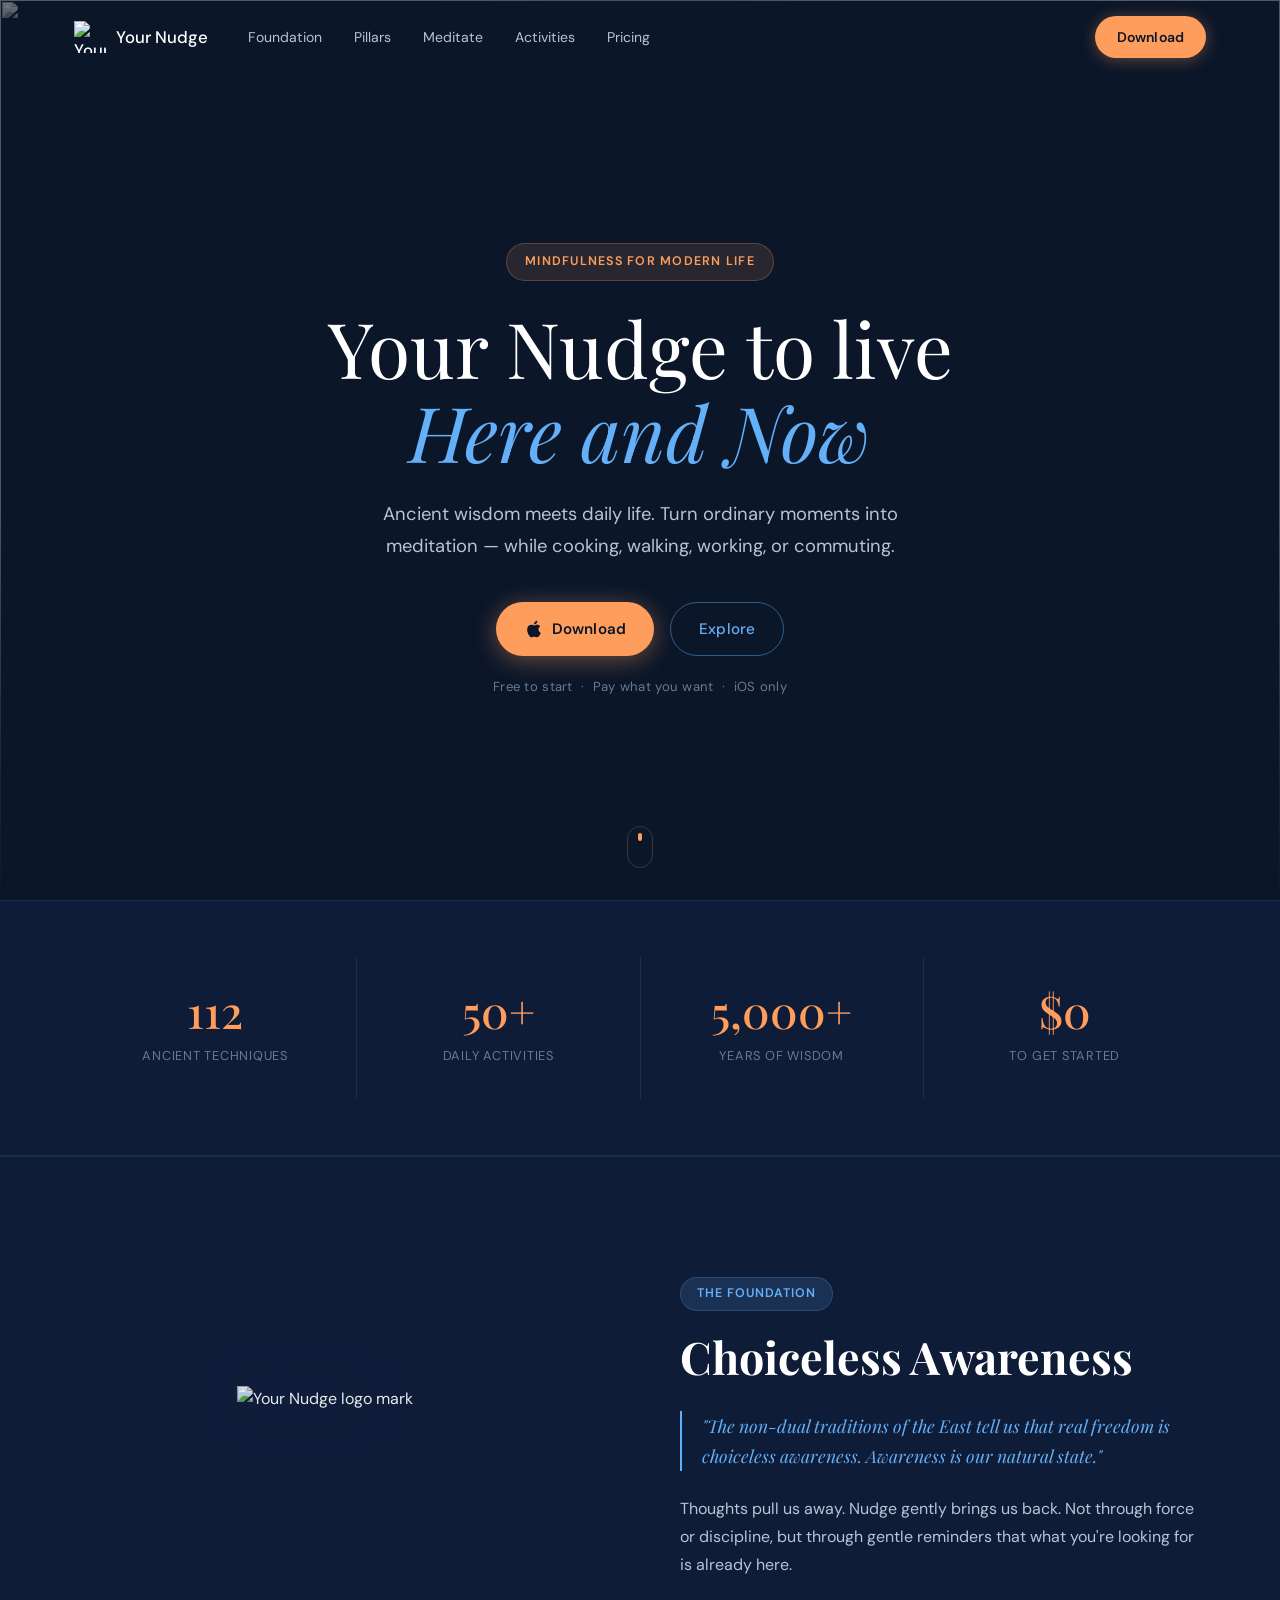
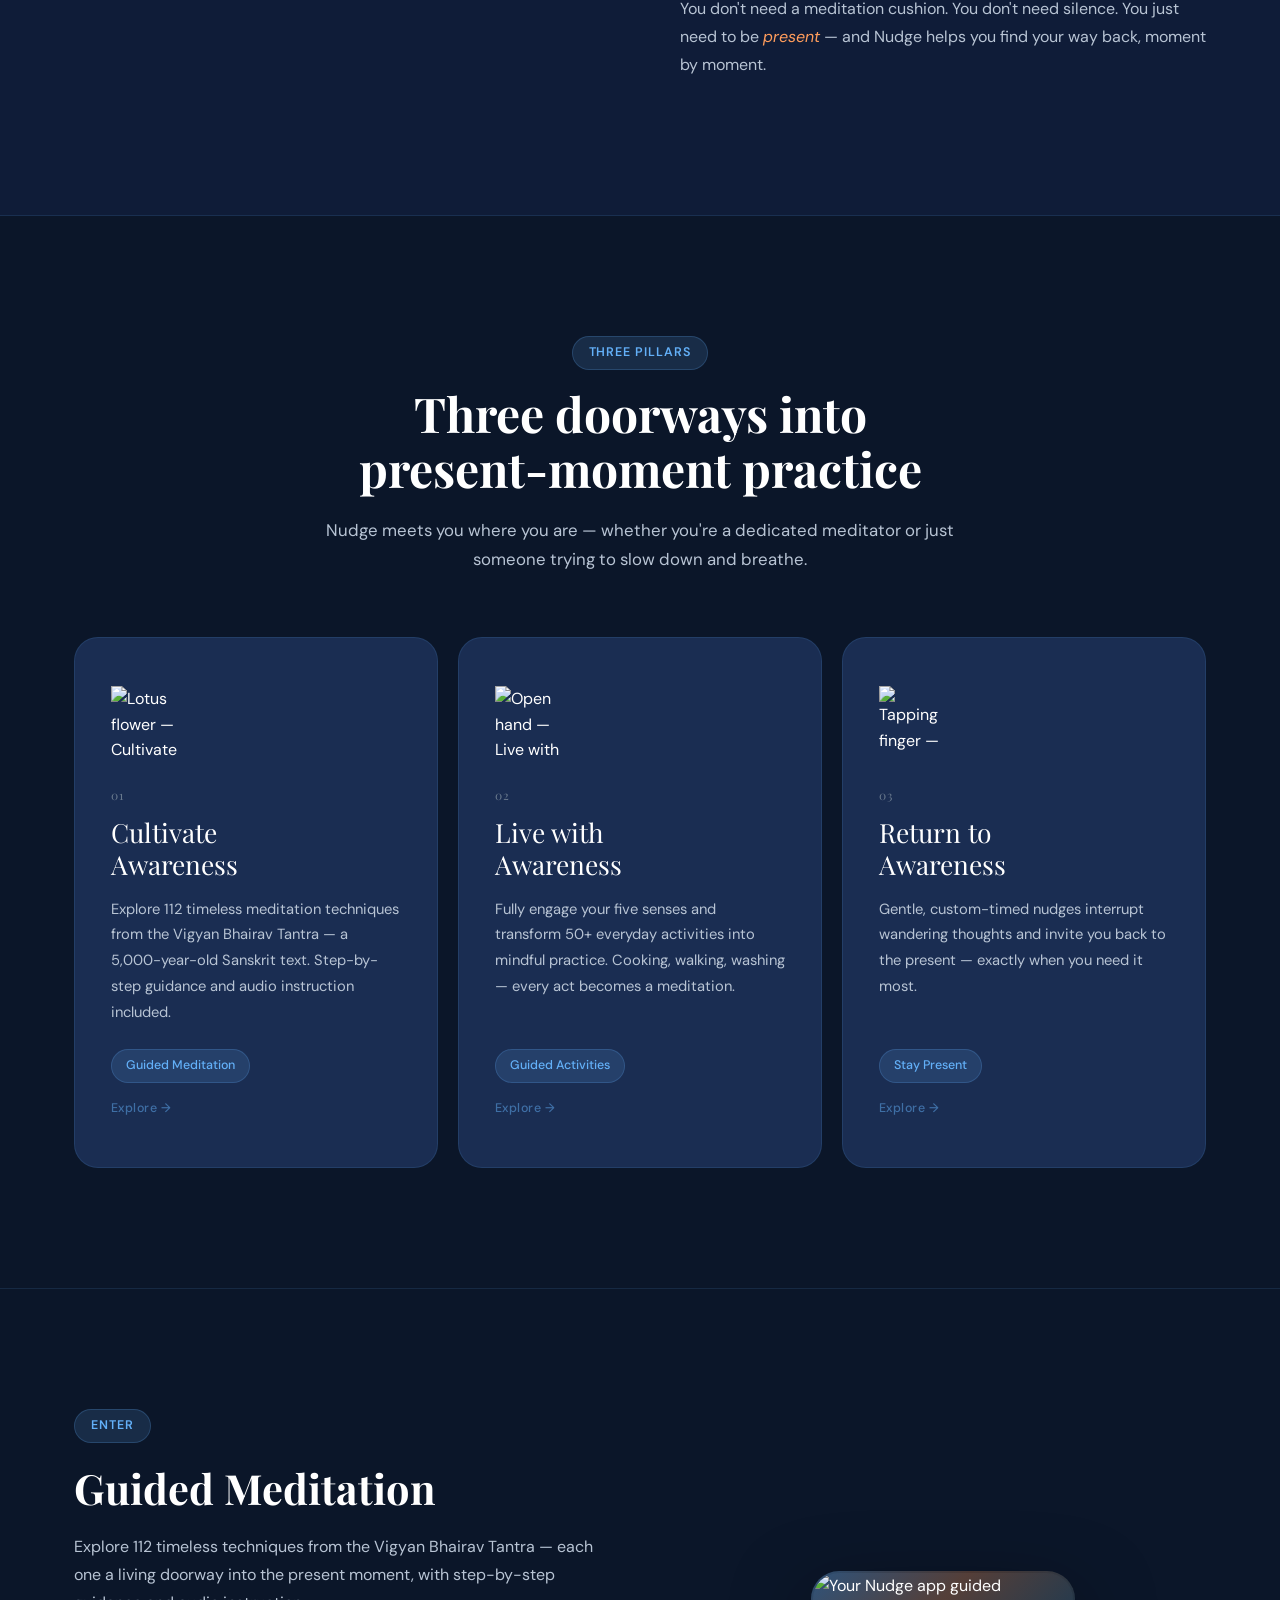
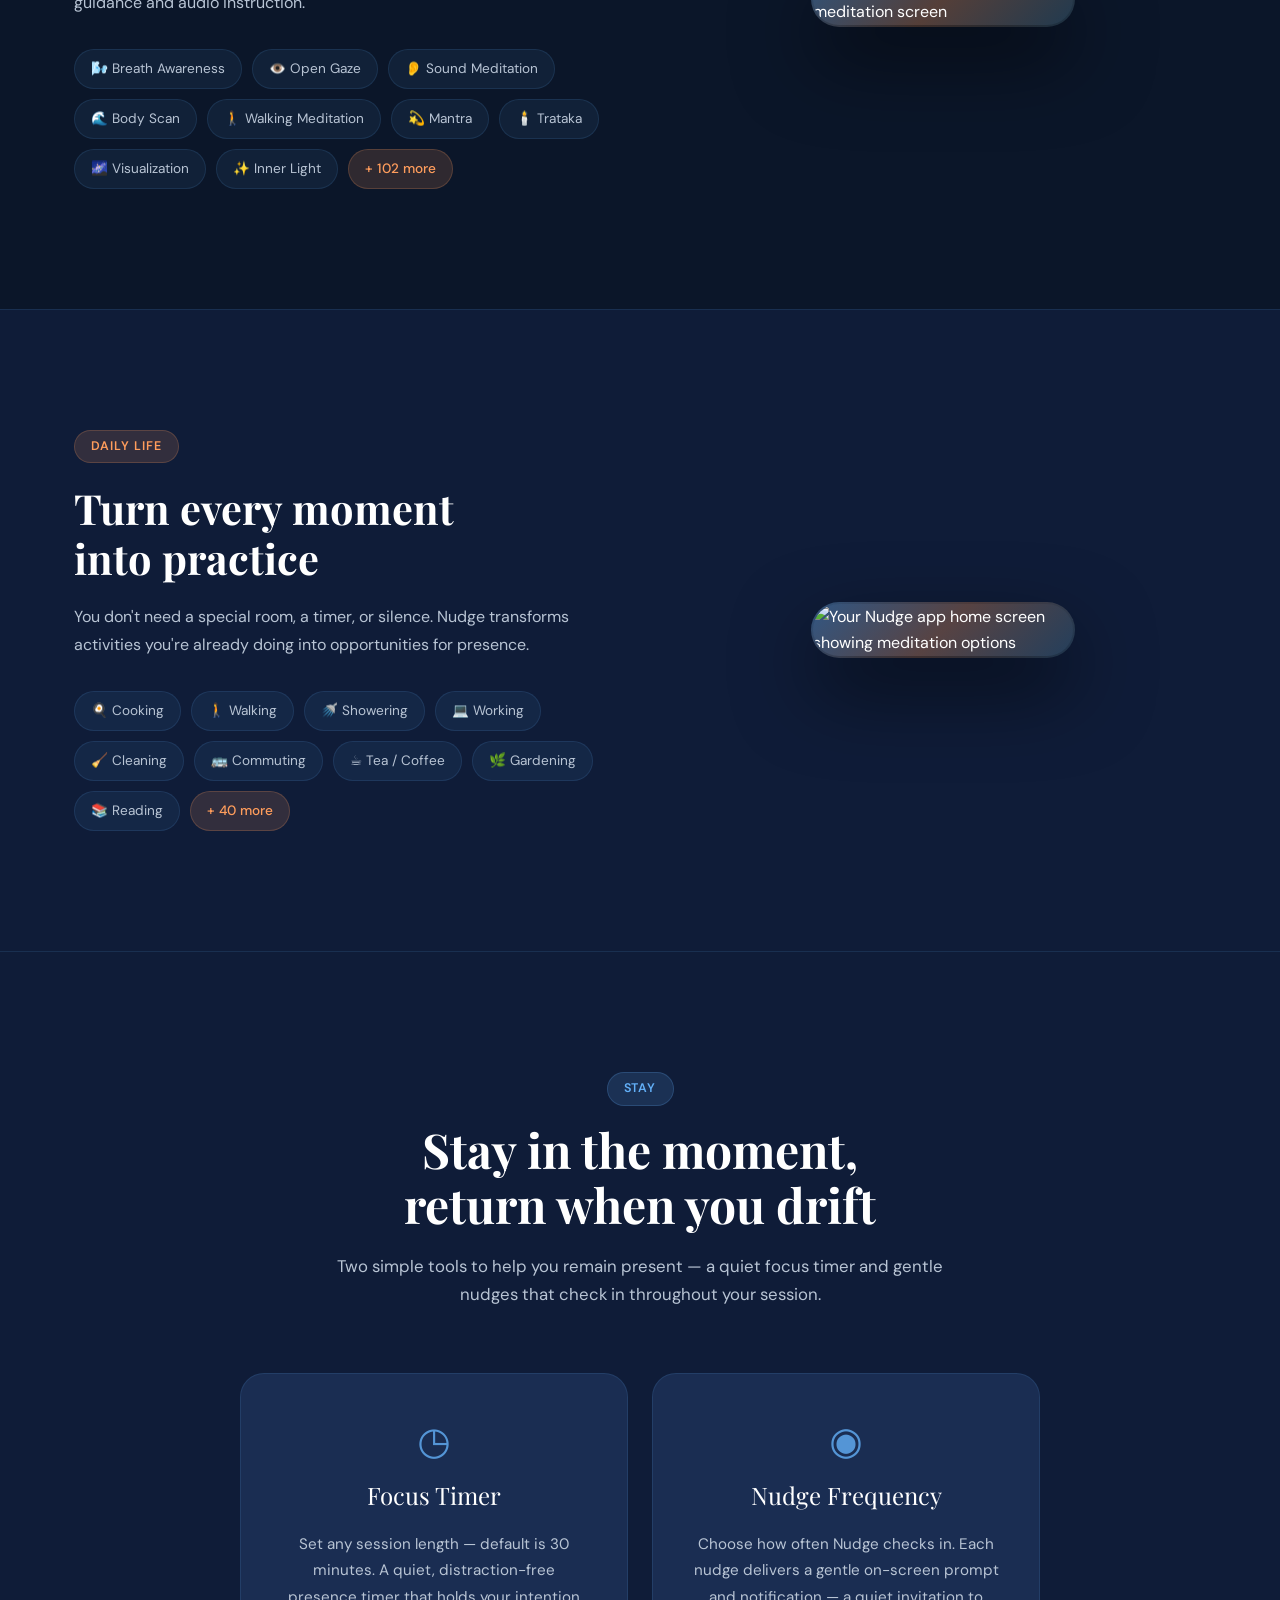
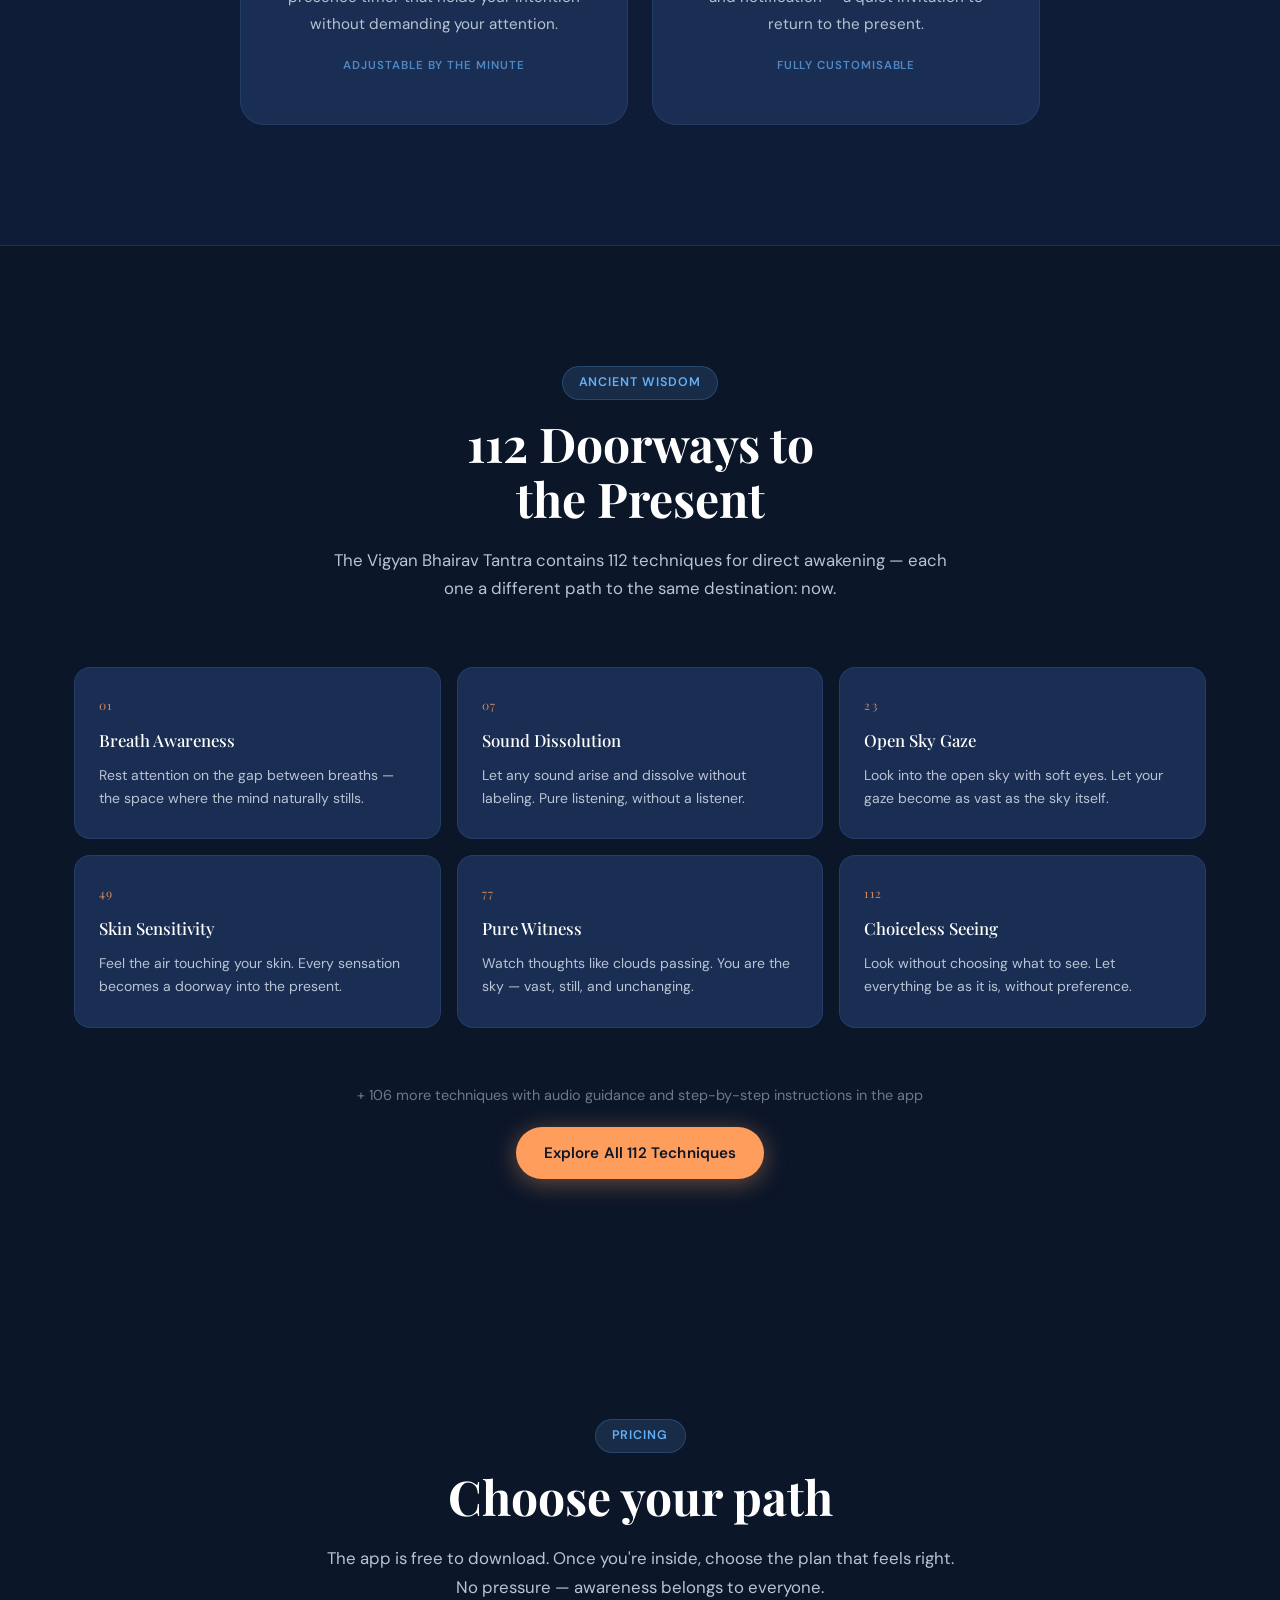
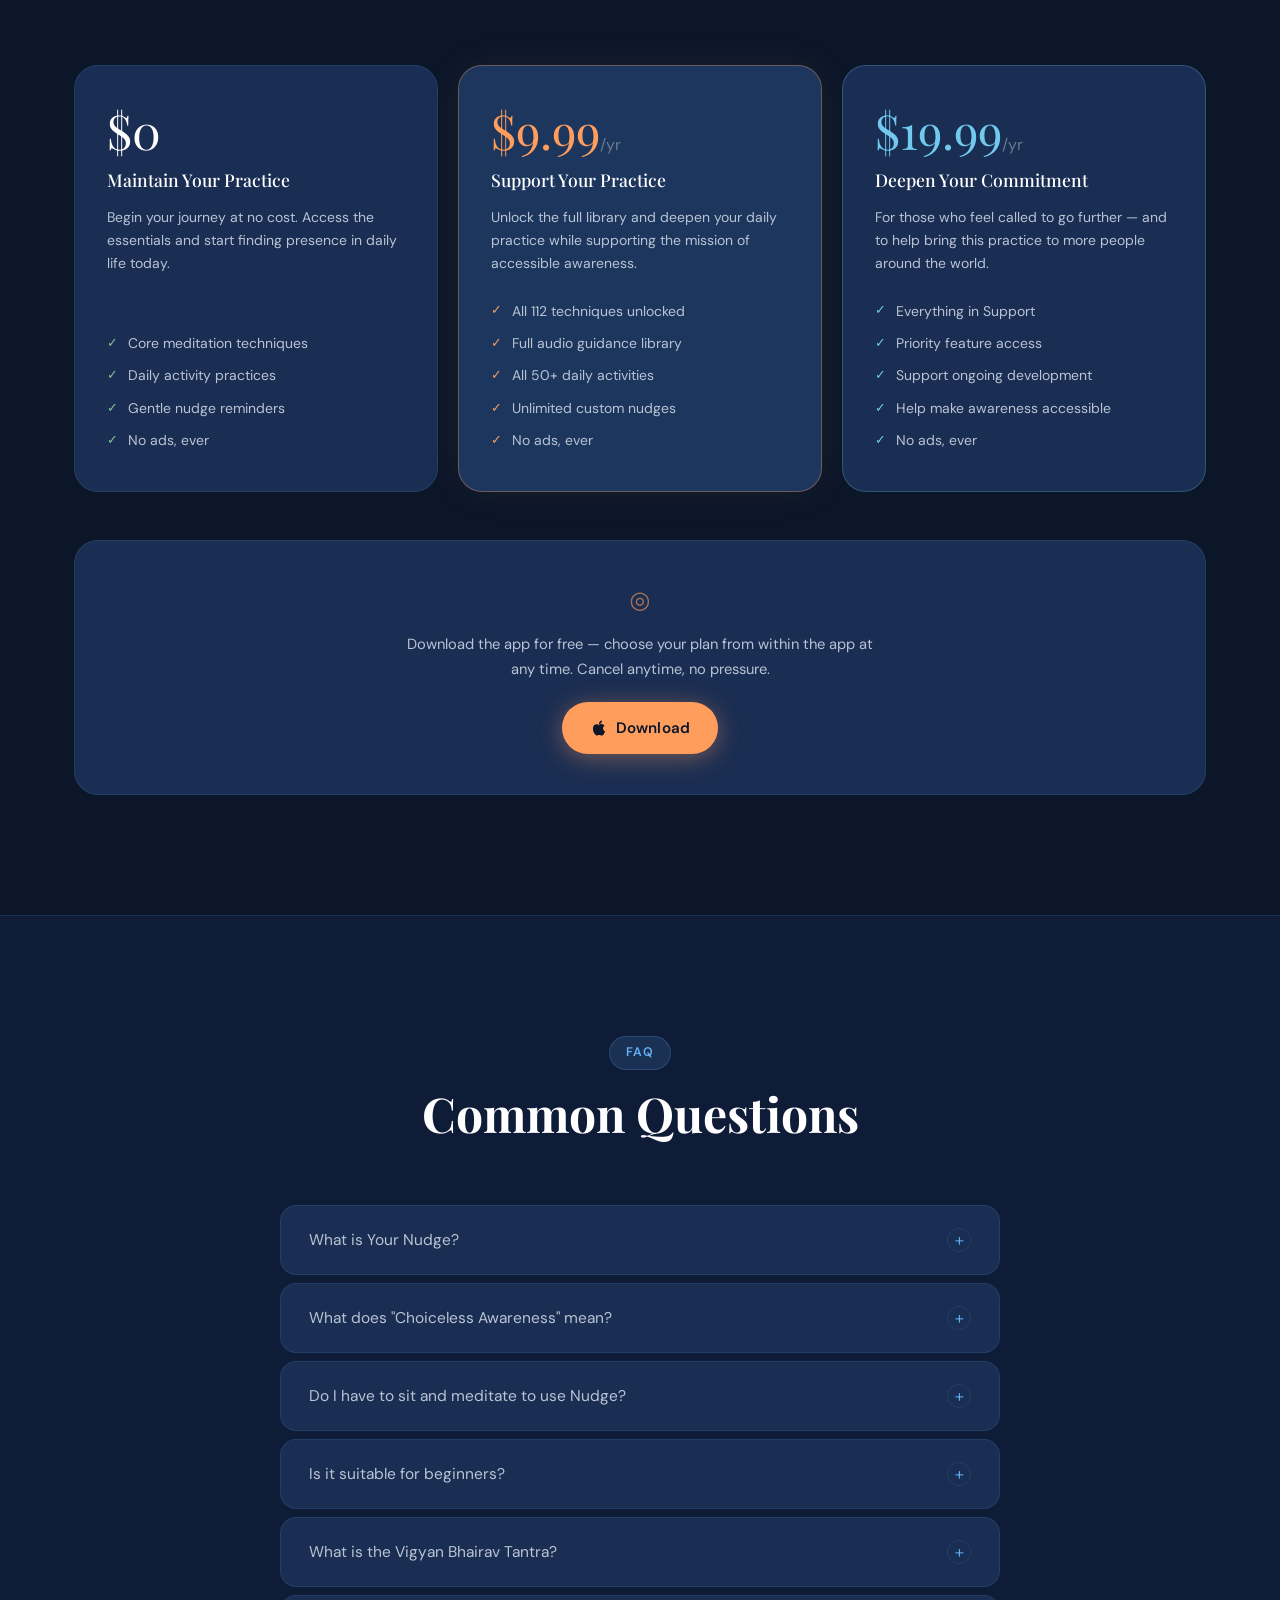
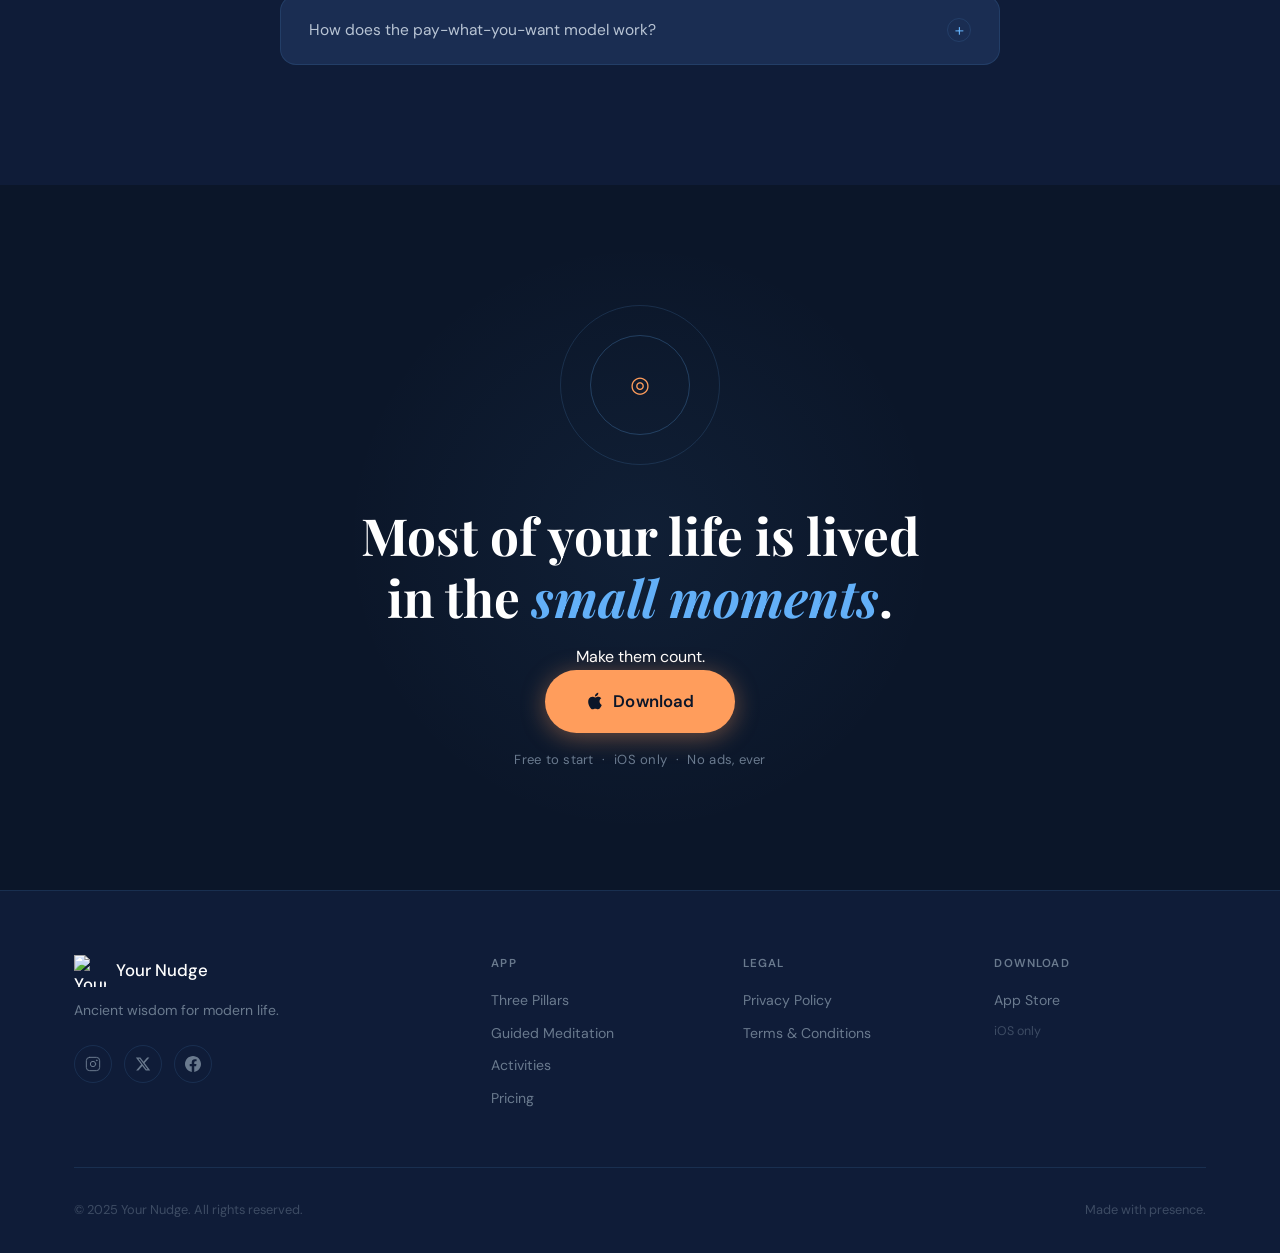
==== commit 965d923a: "Batch 2: full Guided Meditation and Stay sections - Guided Meditation: two-column layout matching Ac" ====
--- a/index.html
+++ b/index.html
@@ -23,11 +23,11 @@
         <span>Your Nudge</span>
       </a>
       <ul class="nav__links">
-        <li><a href="#features" class="nav__link">Features</a></li>
-        <li><a href="#techniques" class="nav__link">Techniques</a></li>
-        <li><a href="#how-it-works" class="nav__link">How It Works</a></li>
+        <li><a href="#foundation" class="nav__link">Foundation</a></li>
+        <li><a href="#pillars" class="nav__link">Pillars</a></li>
+        <li><a href="#guided-meditation" class="nav__link">Meditate</a></li>
+        <li><a href="#guided-activities" class="nav__link">Activities</a></li>
         <li><a href="#pricing" class="nav__link">Pricing</a></li>
-        <li><a href="#faq" class="nav__link">FAQ</a></li>
       </ul>
       <a href="https://apps.apple.com/us/app/your-nudge/id6739236420" class="btn btn--nav" target="_blank" rel="noopener">Download</a>
       <button class="nav__burger" id="navBurger" aria-label="Toggle menu">
@@ -39,39 +39,41 @@
   <!-- MOBILE MENU -->
   <div class="mobile-menu" id="mobileMenu">
     <ul>
-      <li><a href="#features">Features</a></li>
-      <li><a href="#techniques">Techniques</a></li>
-      <li><a href="#how-it-works">How It Works</a></li>
+      <li><a href="#foundation">Foundation</a></li>
+      <li><a href="#pillars">Pillars</a></li>
+      <li><a href="#guided-meditation">Meditate</a></li>
+      <li><a href="#guided-activities">Activities</a></li>
       <li><a href="#pricing">Pricing</a></li>
-      <li><a href="#faq">FAQ</a></li>
       <li><a href="https://apps.apple.com/us/app/your-nudge/id6739236420" target="_blank" rel="noopener">Download</a></li>
     </ul>
   </div>
 
   <main>
 
-    <!-- HERO -->
+    <!-- HERO — Mindfulness for Modern Life -->
     <section class="hero" id="hero">
-      <div class="hero__bg">
-        <img src="assets/home_bg.png" alt="" class="hero__bg-img" aria-hidden="true" />
+      <div class="hero__bg" aria-hidden="true">
+        <img src="assets/home_bg.png" alt="" class="hero__bg-img" />
         <div class="hero__bg-overlay"></div>
       </div>
-      <div class="hero__content">
-        <div class="hero__badge reveal">Mindfulness for Modern Life</div>
-        <h1 class="hero__title reveal reveal--d1">
-          Your Nudge to live<br /><em>Here and Now</em>
-        </h1>
-        <p class="hero__sub reveal reveal--d2">
-          Ancient wisdom meets daily life. Turn ordinary moments into meditation — while cooking, walking, working, or commuting.
-        </p>
-        <div class="hero__actions reveal reveal--d3">
-          <a href="https://apps.apple.com/us/app/your-nudge/id6739236420" class="btn btn--primary" target="_blank" rel="noopener">
-            <svg width="20" height="20" viewBox="0 0 24 24" fill="currentColor" aria-hidden="true"><path d="M18.71 19.5c-.83 1.24-1.71 2.45-3.05 2.47-1.34.03-1.77-.79-3.29-.79-1.53 0-2 .77-3.27.82-1.31.05-2.3-1.32-3.14-2.53C4.25 17 2.94 12.45 4.7 9.39c.87-1.52 2.43-2.48 4.12-2.51 1.28-.02 2.5.87 3.29.87.78 0 2.26-1.07 3.8-.91.65.03 2.47.26 3.64 1.98-.09.06-2.17 1.28-2.15 3.81.03 3.02 2.65 4.03 2.68 4.04-.03.07-.42 1.44-1.38 2.83M13 3.5c.73-.83 1.94-1.46 2.94-1.5.13 1.17-.34 2.35-1.04 3.19-.69.85-1.83 1.51-2.95 1.42-.15-1.15.41-2.35 1.05-3.11z"/></svg>
-            Download
-          </a>
-          <a href="#features" class="btn btn--secondary">Explore Features</a>
-        </div>
-        <p class="hero__meta reveal reveal--d4">Free to start &nbsp;·&nbsp; Pay what you want &nbsp;·&nbsp; iOS only</p>
+      <div class="container">
+        <div class="hero__content">
+          <div class="hero__badge reveal">Mindfulness for Modern Life</div>
+          <h1 class="hero__title reveal reveal--d1">
+            Your Nudge to live<br /><em>Here and Now</em>
+          </h1>
+          <p class="hero__sub reveal reveal--d2">
+            Ancient wisdom meets daily life. Turn ordinary moments into meditation — while cooking, walking, working, or commuting.
+          </p>
+          <div class="hero__actions reveal reveal--d3">
+            <a href="https://apps.apple.com/us/app/your-nudge/id6739236420" class="btn btn--primary" target="_blank" rel="noopener">
+              <svg width="20" height="20" viewBox="0 0 24 24" fill="currentColor" aria-hidden="true"><path d="M18.71 19.5c-.83 1.24-1.71 2.45-3.05 2.47-1.34.03-1.77-.79-3.29-.79-1.53 0-2 .77-3.27.82-1.31.05-2.3-1.32-3.14-2.53C4.25 17 2.94 12.45 4.7 9.39c.87-1.52 2.43-2.48 4.12-2.51 1.28-.02 2.5.87 3.29.87.78 0 2.26-1.07 3.8-.91.65.03 2.47.26 3.64 1.98-.09.06-2.17 1.28-2.15 3.81.03 3.02 2.65 4.03 2.68 4.04-.03.07-.42 1.44-1.38 2.83M13 3.5c.73-.83 1.94-1.46 2.94-1.5.13 1.17-.34 2.35-1.04 3.19-.69.85-1.83 1.51-2.95 1.42-.15-1.15.41-2.35 1.05-3.11z"/></svg>
+              Download
+            </a>
+            <a href="#foundation" class="btn btn--secondary">Explore</a>
+          </div>
+          <p class="hero__meta reveal reveal--d4">Free to start &nbsp;·&nbsp; Pay what you want &nbsp;·&nbsp; iOS only</p>
+        </div>
       </div>
       <div class="hero__scroll">
         <div class="scroll-indicator">
@@ -104,52 +106,12 @@
       </div>
     </section>
 
-    <!-- FEATURES / THREE PATHS -->
-    <section class="features" id="features">
-      <div class="container">
-        <div class="section-head reveal">
-          <span class="tag">Three Paths</span>
-          <h2>Awareness in every<br />dimension of life</h2>
-          <p>Nudge meets you where you are — whether you're a dedicated meditator or just someone trying to slow down and breathe.</p>
-        </div>
-        <div class="features__grid">
-          <div class="fcard reveal">
-            <div class="fcard__icon">
-              <img src="assets/cultivate_icon.png" alt="Lotus flower — Cultivate Awareness" />
-            </div>
-            <span class="fcard__num">01</span>
-            <h3>Cultivate<br />Awareness</h3>
-            <p>Explore 112 timeless meditation techniques from the Vigyan Bhairav Tantra — a 5,000-year-old Sanskrit text. Step-by-step guidance and audio instruction included.</p>
-            <span class="fcard__pill">112 Techniques</span>
-          </div>
-          <div class="fcard reveal reveal--d1">
-            <div class="fcard__icon">
-              <img src="assets/live_icon.png" alt="Open hand — Live with Awareness" />
-            </div>
-            <span class="fcard__num">02</span>
-            <h3>Live with<br />Awareness</h3>
-            <p>Fully engage your five senses and transform 50+ everyday activities into mindful practice. Cooking, walking, washing — every act becomes a meditation.</p>
-            <span class="fcard__pill">50+ Activities</span>
-          </div>
-          <div class="fcard reveal reveal--d2">
-            <div class="fcard__icon">
-              <img src="assets/return_icon.png" alt="Tapping finger — Return to Awareness" />
-            </div>
-            <span class="fcard__num">03</span>
-            <h3>Return to<br />Awareness</h3>
-            <p>Gentle, custom-timed nudges interrupt wandering thoughts and invite you back to the present — exactly when you need it most.</p>
-            <span class="fcard__pill">Smart Reminders</span>
-          </div>
-        </div>
-      </div>
-    </section>
-
-    <!-- PHILOSOPHY -->
-    <section class="philosophy" id="philosophy">
+    <!-- THE FOUNDATION -->
+    <section class="philosophy" id="foundation">
       <div class="container">
         <div class="philosophy__inner">
           <div class="philosophy__visual reveal">
-            <img src="assets/intro_icon.png" alt="Colourful mandala — symbol of choiceless awareness" />
+            <img src="assets/ic_nudge_logo.png" alt="Your Nudge logo mark" />
           </div>
           <div class="philosophy__copy reveal reveal--d1">
             <span class="tag">The Foundation</span>
@@ -162,55 +124,81 @@
       </div>
     </section>
 
-    <!-- TECHNIQUES -->
-    <section class="techniques" id="techniques">
+    <!-- THE THREE PILLARS -->
+    <section class="features" id="pillars">
       <div class="container">
         <div class="section-head reveal">
-          <span class="tag">Ancient Wisdom</span>
-          <h2>112 Doorways to<br />the Present</h2>
-          <p>The Vigyan Bhairav Tantra contains 112 techniques for direct awakening — each one a different path to the same destination: now.</p>
-        </div>
-        <div class="techniques__grid">
-          <div class="tcard reveal">
-            <span class="tcard__n">01</span>
-            <h4>Breath Awareness</h4>
-            <p>Rest attention on the gap between breaths — the space where the mind naturally stills.</p>
-          </div>
-          <div class="tcard reveal reveal--d1">
-            <span class="tcard__n">07</span>
-            <h4>Sound Dissolution</h4>
-            <p>Let any sound arise and dissolve without labeling. Pure listening, without a listener.</p>
-          </div>
-          <div class="tcard reveal reveal--d2">
-            <span class="tcard__n">23</span>
-            <h4>Open Sky Gaze</h4>
-            <p>Look into the open sky with soft eyes. Let your gaze become as vast as the sky itself.</p>
-          </div>
-          <div class="tcard reveal reveal--d3">
-            <span class="tcard__n">49</span>
-            <h4>Skin Sensitivity</h4>
-            <p>Feel the air touching your skin. Every sensation becomes a doorway into the present.</p>
-          </div>
-          <div class="tcard reveal reveal--d1">
-            <span class="tcard__n">77</span>
-            <h4>Pure Witness</h4>
-            <p>Watch thoughts like clouds passing. You are the sky — vast, still, and unchanging.</p>
-          </div>
-          <div class="tcard reveal reveal--d2">
-            <span class="tcard__n">112</span>
-            <h4>Choiceless Seeing</h4>
-            <p>Look without choosing what to see. Let everything be as it is, without preference.</p>
-          </div>
-        </div>
-        <div class="techniques__footer reveal">
-          <p>+ 106 more techniques with audio guidance and step-by-step instructions in the app</p>
-          <a href="https://apps.apple.com/us/app/your-nudge/id6739236420" class="btn btn--primary" target="_blank" rel="noopener">Explore All 112 Techniques</a>
-        </div>
-      </div>
-    </section>
-
-    <!-- HOW IT WORKS / ACTIVITIES -->
-    <section class="activities" id="how-it-works">
+          <span class="tag">Three Pillars</span>
+          <h2>Three doorways into<br />present-moment practice</h2>
+          <p>Nudge meets you where you are — whether you're a dedicated meditator or just someone trying to slow down and breathe.</p>
+        </div>
+        <div class="features__grid">
+          <a href="#guided-meditation" class="fcard reveal">
+            <div class="fcard__icon">
+              <img src="assets/cultivate_icon.png" alt="Lotus flower — Cultivate Awareness" />
+            </div>
+            <span class="fcard__num">01</span>
+            <h3>Cultivate<br />Awareness</h3>
+            <p>Explore 112 timeless meditation techniques from the Vigyan Bhairav Tantra — a 5,000-year-old Sanskrit text. Step-by-step guidance and audio instruction included.</p>
+            <span class="fcard__pill">Guided Meditation</span>
+            <span class="fcard__explore">Explore →</span>
+          </a>
+          <a href="#guided-activities" class="fcard reveal reveal--d1">
+            <div class="fcard__icon">
+              <img src="assets/live_icon.png" alt="Open hand — Live with Awareness" />
+            </div>
+            <span class="fcard__num">02</span>
+            <h3>Live with<br />Awareness</h3>
+            <p>Fully engage your five senses and transform 50+ everyday activities into mindful practice. Cooking, walking, washing — every act becomes a meditation.</p>
+            <span class="fcard__pill">Guided Activities</span>
+            <span class="fcard__explore">Explore →</span>
+          </a>
+          <a href="#stay" class="fcard reveal reveal--d2">
+            <div class="fcard__icon">
+              <img src="assets/return_icon.png" alt="Tapping finger — Return to Awareness" />
+            </div>
+            <span class="fcard__num">03</span>
+            <h3>Return to<br />Awareness</h3>
+            <p>Gentle, custom-timed nudges interrupt wandering thoughts and invite you back to the present — exactly when you need it most.</p>
+            <span class="fcard__pill">Stay Present</span>
+            <span class="fcard__explore">Explore →</span>
+          </a>
+        </div>
+      </div>
+    </section>
+
+    <!-- GUIDED MEDITATION -->
+    <section class="meditation-section" id="guided-meditation">
+      <div class="container">
+        <div class="meditation__inner">
+          <div class="meditation__copy reveal">
+            <span class="tag">Enter</span>
+            <h2>Guided Meditation</h2>
+            <p>Explore 112 timeless techniques from the Vigyan Bhairav Tantra — each one a living doorway into the present moment, with step-by-step guidance and audio instruction.</p>
+            <div class="activity-chips">
+              <span class="chip">🌬️ Breath Awareness</span>
+              <span class="chip">👁️ Open Gaze</span>
+              <span class="chip">👂 Sound Meditation</span>
+              <span class="chip">🌊 Body Scan</span>
+              <span class="chip">🚶 Walking Meditation</span>
+              <span class="chip">💫 Mantra</span>
+              <span class="chip">🕯️ Trataka</span>
+              <span class="chip">🌌 Visualization</span>
+              <span class="chip">✨ Inner Light</span>
+              <a href="https://apps.apple.com/us/app/your-nudge/id6739236420" class="chip chip--more" target="_blank" rel="noopener">+ 102 more</a>
+            </div>
+          </div>
+          <div class="meditation__phone reveal reveal--d1">
+            <div class="phone-wrap">
+              <img src="assets/screenshot_return.png" alt="Your Nudge app guided meditation screen" class="phone-screenshot" />
+            </div>
+          </div>
+        </div>
+      </div>
+    </section>
+
+    <!-- GUIDED ACTIVITIES -->
+    <section class="activities" id="guided-activities">
       <div class="container">
         <div class="activities__inner">
           <div class="activities__copy reveal">
@@ -227,7 +215,7 @@
               <span class="chip">☕ Tea / Coffee</span>
               <span class="chip">🌿 Gardening</span>
               <span class="chip">📚 Reading</span>
-              <span class="chip chip--more">+ 40 more</span>
+              <a href="https://apps.apple.com/us/app/your-nudge/id6739236420" class="chip chip--more" target="_blank" rel="noopener">+ 40 more</a>
             </div>
           </div>
           <div class="activities__phone reveal reveal--d1">
@@ -235,6 +223,78 @@
               <img src="assets/screenshot_home.png" alt="Your Nudge app home screen showing meditation options" class="phone-screenshot" />
             </div>
           </div>
+        </div>
+      </div>
+    </section>
+
+    <!-- STAY -->
+    <section class="stay-section" id="stay">
+      <div class="container">
+        <div class="section-head reveal">
+          <span class="tag">Stay</span>
+          <h2>Stay in the moment,<br />return when you drift</h2>
+          <p>Two simple tools to help you remain present — a quiet focus timer and gentle nudges that check in throughout your session.</p>
+        </div>
+        <div class="stay__grid">
+          <div class="stay-card reveal">
+            <div class="stay-card__icon">◷</div>
+            <h3>Focus Timer</h3>
+            <p>Set any session length — default is 30 minutes. A quiet, distraction-free presence timer that holds your intention without demanding your attention.</p>
+            <span class="stay-card__note">Adjustable by the minute</span>
+          </div>
+          <div class="stay-card reveal reveal--d1">
+            <div class="stay-card__icon">◉</div>
+            <h3>Nudge Frequency</h3>
+            <p>Choose how often Nudge checks in. Each nudge delivers a gentle on-screen prompt and notification — a quiet invitation to return to the present.</p>
+            <span class="stay-card__note">Fully customisable</span>
+          </div>
+        </div>
+      </div>
+    </section>
+
+    <!-- ANCIENT WISDOM -->
+    <section class="techniques" id="techniques">
+      <div class="container">
+        <div class="section-head reveal">
+          <span class="tag">Ancient Wisdom</span>
+          <h2>112 Doorways to<br />the Present</h2>
+          <p>The Vigyan Bhairav Tantra contains 112 techniques for direct awakening — each one a different path to the same destination: now.</p>
+        </div>
+        <div class="techniques__grid">
+          <div class="tcard reveal">
+            <span class="tcard__n">01</span>
+            <h4>Breath Awareness</h4>
+            <p>Rest attention on the gap between breaths — the space where the mind naturally stills.</p>
+          </div>
+          <div class="tcard reveal reveal--d1">
+            <span class="tcard__n">07</span>
+            <h4>Sound Dissolution</h4>
+            <p>Let any sound arise and dissolve without labeling. Pure listening, without a listener.</p>
+          </div>
+          <div class="tcard reveal reveal--d2">
+            <span class="tcard__n">23</span>
+            <h4>Open Sky Gaze</h4>
+            <p>Look into the open sky with soft eyes. Let your gaze become as vast as the sky itself.</p>
+          </div>
+          <div class="tcard reveal reveal--d3">
+            <span class="tcard__n">49</span>
+            <h4>Skin Sensitivity</h4>
+            <p>Feel the air touching your skin. Every sensation becomes a doorway into the present.</p>
+          </div>
+          <div class="tcard reveal reveal--d1">
+            <span class="tcard__n">77</span>
+            <h4>Pure Witness</h4>
+            <p>Watch thoughts like clouds passing. You are the sky — vast, still, and unchanging.</p>
+          </div>
+          <div class="tcard reveal reveal--d2">
+            <span class="tcard__n">112</span>
+            <h4>Choiceless Seeing</h4>
+            <p>Look without choosing what to see. Let everything be as it is, without preference.</p>
+          </div>
+        </div>
+        <div class="techniques__footer reveal">
+          <p>+ 106 more techniques with audio guidance and step-by-step instructions in the app</p>
+          <a href="https://apps.apple.com/us/app/your-nudge/id6739236420" class="btn btn--primary" target="_blank" rel="noopener">Explore All 112 Techniques</a>
         </div>
       </div>
     </section>
@@ -248,49 +308,40 @@
           <p>The app is free to download. Once you're inside, choose the plan that feels right. No pressure — awareness belongs to everyone.</p>
         </div>
         <div class="plans reveal">
-          <div class="plan-wrap">
-            <div class="plan-wrap__spacer"></div>
-            <div class="plan">
-              <div class="plan__price">$0</div>
-              <h3 class="plan__name">Maintain Your Practice</h3>
-              <p class="plan__desc">Begin your journey at no cost. Access the essentials and start finding presence in daily life today.</p>
-              <ul class="plan__features">
-                <li>Core meditation techniques</li>
-                <li>Daily activity practices</li>
-                <li>Gentle nudge reminders</li>
-                <li>No ads, ever</li>
-              </ul>
-            </div>
-          </div>
-          <div class="plan-wrap">
-            <div class="plan__float-badge">Most Chosen</div>
-            <div class="plan plan--featured">
-              <div class="plan__price">$9.99<span>/yr</span></div>
-              <h3 class="plan__name">Support Your Practice</h3>
-              <p class="plan__desc">Unlock the full library and deepen your daily practice while supporting the mission of accessible awareness.</p>
-              <ul class="plan__features">
-                <li>All 112 techniques unlocked</li>
-                <li>Full audio guidance library</li>
-                <li>All 50+ daily activities</li>
-                <li>Unlimited custom nudges</li>
-                <li>No ads, ever</li>
-              </ul>
-            </div>
-          </div>
-          <div class="plan-wrap">
-            <div class="plan-wrap__spacer"></div>
-            <div class="plan plan--deep">
-              <div class="plan__price">$19.99<span>/yr</span></div>
-              <h3 class="plan__name">Deepen Your Commitment</h3>
-              <p class="plan__desc">For those who feel called to go further — and to help bring this practice to more people around the world.</p>
-              <ul class="plan__features">
-                <li>Everything in Support</li>
-                <li>Priority feature access</li>
-                <li>Support ongoing development</li>
-                <li>Help make awareness accessible</li>
-                <li>No ads, ever</li>
-              </ul>
-            </div>
+          <div class="plan">
+            <div class="plan__price">$0</div>
+            <h3 class="plan__name">Maintain Your Practice</h3>
+            <p class="plan__desc">Begin your journey at no cost. Access the essentials and start finding presence in daily life today.</p>
+            <ul class="plan__features">
+              <li>Core meditation techniques</li>
+              <li>Daily activity practices</li>
+              <li>Gentle nudge reminders</li>
+              <li>No ads, ever</li>
+            </ul>
+          </div>
+          <div class="plan plan--featured">
+            <div class="plan__price">$9.99<span>/yr</span></div>
+            <h3 class="plan__name">Support Your Practice</h3>
+            <p class="plan__desc">Unlock the full library and deepen your daily practice while supporting the mission of accessible awareness.</p>
+            <ul class="plan__features">
+              <li>All 112 techniques unlocked</li>
+              <li>Full audio guidance library</li>
+              <li>All 50+ daily activities</li>
+              <li>Unlimited custom nudges</li>
+              <li>No ads, ever</li>
+            </ul>
+          </div>
+          <div class="plan plan--deep">
+            <div class="plan__price">$19.99<span>/yr</span></div>
+            <h3 class="plan__name">Deepen Your Commitment</h3>
+            <p class="plan__desc">For those who feel called to go further — and to help bring this practice to more people around the world.</p>
+            <ul class="plan__features">
+              <li>Everything in Support</li>
+              <li>Priority feature access</li>
+              <li>Support ongoing development</li>
+              <li>Help make awareness accessible</li>
+              <li>No ads, ever</li>
+            </ul>
           </div>
         </div>
         <div class="plans__note reveal">
@@ -373,13 +424,13 @@
           </a>
           <p>Ancient wisdom for modern life.</p>
           <div class="footer__social">
-            <a href="#" aria-label="Instagram" rel="noopener">
+            <a href="https://www.instagram.com/a.simple.nudge/" aria-label="Instagram" target="_blank" rel="noopener">
               <svg viewBox="0 0 24 24" fill="none" stroke="currentColor" stroke-width="1.5" stroke-linecap="round" stroke-linejoin="round"><rect x="2" y="2" width="20" height="20" rx="5"/><circle cx="12" cy="12" r="4"/><circle cx="17.5" cy="6.5" r="0.5" fill="currentColor"/></svg>
             </a>
-            <a href="#" aria-label="X / Twitter" rel="noopener">
+            <a href="https://x.com/simplenudge" aria-label="X / Twitter" target="_blank" rel="noopener">
               <svg viewBox="0 0 24 24" fill="currentColor"><path d="M18.244 2.25h3.308l-7.227 8.26 8.502 11.24H16.17l-5.214-6.817L4.99 21.75H1.68l7.73-8.835L1.254 2.25H8.08l4.713 6.231zm-1.161 17.52h1.833L7.084 4.126H5.117z"/></svg>
             </a>
-            <a href="#" aria-label="Facebook" rel="noopener">
+            <a href="https://www.facebook.com/ASimpleNudge" aria-label="Facebook" target="_blank" rel="noopener">
               <svg viewBox="0 0 24 24" fill="currentColor"><path d="M24 12.073c0-6.627-5.373-12-12-12s-12 5.373-12 12c0 5.99 4.388 10.954 10.125 11.854v-8.385H7.078v-3.47h3.047V9.43c0-3.007 1.792-4.669 4.533-4.669 1.312 0 2.686.235 2.686.235v2.953H15.83c-1.491 0-1.956.925-1.956 1.874v2.25h3.328l-.532 3.47h-2.796v8.385C19.612 23.027 24 18.062 24 12.073z"/></svg>
             </a>
           </div>
@@ -387,9 +438,9 @@
         <div class="footer__nav">
           <div class="footer__col">
             <h4>App</h4>
-            <a href="#features">Features</a>
-            <a href="#techniques">Techniques</a>
-            <a href="#how-it-works">How It Works</a>
+            <a href="#pillars">Three Pillars</a>
+            <a href="#guided-meditation">Guided Meditation</a>
+            <a href="#guided-activities">Activities</a>
             <a href="#pricing">Pricing</a>
           </div>
           <div class="footer__col">
--- a/css/styles.css
+++ b/css/styles.css
@@ -307,39 +307,46 @@
   position: relative;
   min-height: 100svh;
   display: flex;
+  flex-direction: column;
   align-items: center;
   justify-content: center;
   overflow: hidden;
-  padding: 120px 24px 80px;
+  padding: 140px 24px 100px;
 }
 .hero__bg {
   position: absolute;
   inset: 0;
-  z-index: 0;
+  display: flex;
+  align-items: center;
+  justify-content: center;
+  pointer-events: none;
 }
 .hero__bg-img {
   width: 100%;
   height: 100%;
   object-fit: cover;
   object-position: center;
-  opacity: 0.12;
+  opacity: 0.40;
+  filter: grayscale(1);
+  mask-image: radial-gradient(ellipse 62% 68% at 50% 50%, transparent 0%, transparent 45%, black 78%);
+  -webkit-mask-image: radial-gradient(ellipse 62% 68% at 50% 50%, transparent 0%, transparent 45%, black 78%);
 }
 .hero__bg-overlay {
   position: absolute;
   inset: 0;
   background: linear-gradient(
     to bottom,
-    rgba(11,22,41,0.3) 0%,
-    rgba(11,22,41,0.1) 40%,
-    rgba(11,22,41,0.6) 80%,
-    rgba(11,22,41,0.95) 100%
+    transparent 0%,
+    transparent 55%,
+    rgba(11,22,41,0.7) 82%,
+    rgba(11,22,41,0.98) 100%
   );
 }
+.hero .container { position: relative; z-index: 1; }
 .hero__content {
-  position: relative;
-  z-index: 1;
   text-align: center;
-  max-width: 780px;
+  max-width: 680px;
+  margin: 0 auto;
 }
 .hero__badge {
   display: inline-block;
@@ -356,23 +363,22 @@
 }
 .hero__title {
   font-family: var(--ff-serif);
-  font-size: clamp(2.8rem, 7vw, 5.2rem);
+  font-size: clamp(2.8rem, 6vw, 4.8rem);
   font-weight: 400;
   line-height: 1.1;
   color: var(--white);
   margin-bottom: 24px;
-  text-shadow: 0 2px 24px rgba(0,0,0,0.4);
 }
 .hero__title em {
   font-style: italic;
   color: var(--blue);
 }
 .hero__sub {
-  font-size: clamp(1rem, 2vw, 1.2rem);
-  color: var(--text-mid);
-  line-height: 1.7;
+  font-size: clamp(1rem, 1.8vw, 1.15rem);
+  color: var(--text-mid);
+  line-height: 1.75;
   margin-bottom: 40px;
-  max-width: 560px;
+  max-width: 520px;
   margin-left: auto;
   margin-right: auto;
 }
@@ -381,7 +387,7 @@
   gap: 16px;
   justify-content: center;
   flex-wrap: wrap;
-  margin-bottom: 24px;
+  margin-bottom: 20px;
 }
 .hero__meta {
   font-size: 0.82rem;
@@ -396,7 +402,7 @@
 }
 .scroll-indicator {
   width: 26px; height: 42px;
-  border: 1.5px solid rgba(255,255,255,0.2);
+  border: 1.5px solid rgba(255,255,255,0.15);
   border-radius: var(--r-full);
   display: flex;
   justify-content: center;
@@ -536,6 +542,130 @@
   align-self: flex-start;
 }
 
+/* Clickable pillar cards */
+a.fcard {
+  cursor: pointer;
+}
+.fcard__explore {
+  margin-top: 16px;
+  font-size: 0.78rem;
+  color: var(--blue);
+  font-weight: 500;
+  letter-spacing: 0.04em;
+  align-self: flex-start;
+  opacity: 0.5;
+  transition: opacity 0.2s, transform 0.2s var(--ease-out);
+}
+a.fcard:hover .fcard__explore {
+  opacity: 1;
+  transform: translateX(4px);
+}
+
+/* ============================================================
+   GUIDED MEDITATION
+   ============================================================ */
+.meditation-section {
+  background: var(--bg);
+  border-top: 1px solid var(--border);
+  padding: 120px 0;
+}
+.meditation__inner {
+  display: grid;
+  grid-template-columns: 1fr 1fr;
+  gap: 80px;
+  align-items: center;
+}
+.meditation__copy .tag { margin-bottom: 20px; }
+.meditation__copy h2 {
+  font-family: var(--ff-serif);
+  font-size: clamp(2rem, 3.5vw, 2.6rem);
+  line-height: 1.2;
+  color: var(--white);
+  margin-bottom: 20px;
+}
+.meditation__copy > p {
+  color: var(--text-mid);
+  font-size: 1rem;
+  line-height: 1.75;
+  margin-bottom: 32px;
+}
+.meditation__phone {
+  display: flex;
+  justify-content: center;
+  align-items: center;
+}
+
+/* ============================================================
+   STAY SECTION
+   ============================================================ */
+.stay-section {
+  background: var(--bg-alt);
+  border-top: 1px solid var(--border);
+  border-bottom: 1px solid var(--border);
+  padding: 120px 0;
+}
+.stay__grid {
+  display: grid;
+  grid-template-columns: repeat(2, 1fr);
+  gap: 24px;
+  max-width: 800px;
+  margin: 0 auto;
+}
+.stay-card {
+  background: var(--bg-card);
+  border: 1px solid var(--border);
+  border-radius: var(--r-lg);
+  padding: 48px 40px;
+  text-align: center;
+  display: flex;
+  flex-direction: column;
+  align-items: center;
+  gap: 16px;
+  transition: transform 0.3s var(--ease-out), border-color 0.3s, box-shadow 0.3s;
+}
+.stay-card:hover {
+  transform: translateY(-4px);
+  border-color: rgba(99,176,248,0.25);
+  box-shadow: var(--shadow-md);
+}
+.stay-card__icon {
+  font-size: 2.4rem;
+  color: var(--blue);
+  opacity: 0.8;
+  line-height: 1;
+}
+.stay-card h3 {
+  font-family: var(--ff-serif);
+  font-size: 1.5rem;
+  font-weight: 400;
+  color: var(--white);
+}
+.stay-card p {
+  font-size: 0.95rem;
+  color: var(--text-mid);
+  line-height: 1.75;
+}
+.stay-card__note {
+  font-size: 0.72rem;
+  color: var(--blue);
+  letter-spacing: 0.08em;
+  text-transform: uppercase;
+  font-weight: 600;
+  opacity: 0.7;
+  margin-top: 4px;
+}
+
+/* "More" chip as a link */
+a.chip--more {
+  cursor: pointer;
+  text-decoration: none;
+}
+a.chip--more:hover {
+  background: rgba(255,157,92,0.25);
+  border-color: rgba(255,157,92,0.4);
+  transform: translateY(-1px);
+}
+
 /* ============================================================
    PHILOSOPHY
    ============================================================ */
@@ -601,13 +731,12 @@
   z-index: 1;
 }
 .philosophy__visual img {
-  width: 280px;
-  height: 280px;
+  width: 200px;
+  height: 200px;
   object-fit: contain;
   margin: 0 auto;
   opacity: 0.9;
-  filter: drop-shadow(0 0 40px rgba(99,176,248,0.3));
-  animation: gentleSpin 40s linear infinite;
+  filter: drop-shadow(0 0 48px rgba(99,176,248,0.4));
 }
 
 @keyframes pulsate {
@@ -774,30 +903,6 @@
   grid-template-columns: repeat(3, 1fr);
   gap: 20px;
   margin-bottom: 48px;
-  align-items: end;
-}
-/* wrapper so badge floats above card without affecting price alignment */
-.plan-wrap {
-  display: flex;
-  flex-direction: column;
-}
-.plan-wrap__spacer {
-  /* same height as the float badge — keeps all cards bottoms aligned */
-  height: 36px;
-}
-.plan__float-badge {
-  display: inline-block;
-  padding: 6px 16px;
-  background: rgba(255,157,92,0.15);
-  color: var(--orange);
-  border: 1px solid rgba(255,157,92,0.3);
-  border-radius: var(--r-full);
-  font-size: 0.72rem;
-  font-weight: 600;
-  letter-spacing: 0.08em;
-  text-transform: uppercase;
-  align-self: center;
-  margin-bottom: 8px;
 }
 .plan {
   background: var(--bg-card);
@@ -1118,6 +1223,8 @@
 /* ============================================================
    RESPONSIVE
    ============================================================ */
+
+/* --- Large tablet / small desktop (iPad Pro landscape, 13" laptops) --- */
 @media (max-width: 1024px) {
   .features__grid { gap: 16px; }
   .philosophy__inner { gap: 48px; }
@@ -1125,38 +1232,148 @@
   .footer__top { gap: 40px; }
 }
 
-@media (max-width: 960px) {
-  .plans { grid-template-columns: 1fr; max-width: 440px; margin-left: auto; margin-right: auto; align-items: start; }
-  .plan-wrap__spacer { display: none; }
-}
-
+/* --- Tablet landscape (iPad Mini/Air landscape, large Android tablets) --- */
+@media (max-width: 900px) {
+  .features__grid { grid-template-columns: repeat(2, 1fr); }
+
+  .features, .techniques, .pricing, .cta-final { padding: 88px 0; }
+  .philosophy, .activities, .faq, .meditation-section, .stay-section { padding: 88px 0; }
+
+  .philosophy__inner { grid-template-columns: 1fr; gap: 40px; }
+  .philosophy__visual { order: -1; }
+  .philosophy__visual img { width: 160px; height: 160px; }
+
+  .activities__inner { grid-template-columns: 1fr; gap: 40px; }
+  .activities__phone { order: -1; }
+
+  .meditation__inner { grid-template-columns: 1fr; gap: 40px; }
+  .meditation__phone { order: -1; }
+
+  .stay__grid { grid-template-columns: 1fr; max-width: 480px; }
+
+  .plans { grid-template-columns: 1fr; max-width: 480px; margin-left: auto; margin-right: auto; }
+}
+
+/* --- Tablet portrait / large phone (iPad portrait, iPhone Plus/Max) --- */
 @media (max-width: 768px) {
   .nav__links, .btn--nav { display: none; }
-  .nav__burger { display: flex; }
-
+  .nav__burger { display: flex; min-width: 44px; min-height: 44px; align-items: center; justify-content: center; }
+  .nav__inner { gap: 16px; }
+
+  .hero { padding: 120px 20px 80px; }
+
+  .stats { padding: 40px 0; }
   .stats__grid { grid-template-columns: repeat(2, 1fr); }
+  .stat { padding: 24px 16px; }
+  .stat__n { font-size: 2.2rem; }
 
   .features__grid { grid-template-columns: 1fr; max-width: 440px; margin: 0 auto; }
-
-  .philosophy__inner { grid-template-columns: 1fr; gap: 40px; }
-  .philosophy__visual { order: -1; }
-  .philosophy__visual img { width: 200px; height: 200px; }
-
-  .techniques__grid { grid-template-columns: 1fr 1fr; }
-
-  .activities__inner { grid-template-columns: 1fr; gap: 48px; }
+  .fcard { padding: 40px 28px; }
+
+  .mandala-viz { width: 240px; height: 240px; }
+  .mv-ring--3 { inset: 50px; }
+  .mv-ring--4 { inset: 70px; }
+
+  .techniques__grid { grid-template-columns: repeat(2, 1fr); }
+
   .phone-wrap { width: 220px; }
-
-  .plans { grid-template-columns: 1fr; max-width: 440px; margin-left: auto; margin-right: auto; }
 
   .footer__top { grid-template-columns: 1fr; gap: 40px; }
   .footer__nav { grid-template-columns: repeat(2, 1fr); }
 }
 
+/* --- Large phone / phone landscape (iPhone 14 Pro Max, large Android) --- */
+@media (max-width: 640px) {
+  .container { padding: 0 20px; }
+
+  .features, .techniques, .pricing, .cta-final { padding: 72px 0; }
+  .philosophy, .activities, .faq, .meditation-section, .stay-section { padding: 72px 0; }
+  .section-head { margin-bottom: 48px; }
+  .stay-card { padding: 36px 28px; }
+
+  .fcard { padding: 32px 24px; }
+  .plan { padding: 32px 24px; }
+  .plan__price { font-size: 2.6rem; }
+  .plans__note { padding: 32px 20px; }
+
+  .cta-final::before { width: 360px; height: 360px; }
+
+  .chip { padding: 9px 14px; }
+}
+
+/* --- Standard phone (iPhone 14, Pixel, most Androids) --- */
 @media (max-width: 480px) {
+  .container { padding: 0 16px; }
+
+  .hero { padding: 110px 16px 72px; }
+  .hero__bg-img {
+    mask-image: radial-gradient(ellipse 88% 62% at 50% 50%, transparent 0%, transparent 42%, black 75%);
+    -webkit-mask-image: radial-gradient(ellipse 88% 62% at 50% 50%, transparent 0%, transparent 42%, black 75%);
+  }
+  .hero__actions { flex-direction: column; align-items: center; }
+  .hero__actions .btn { width: 100%; max-width: 300px; justify-content: center; }
+
+  .stat { padding: 20px 12px; }
+  .stat__n { font-size: 2rem; }
+
+  .features, .techniques, .pricing, .cta-final { padding: 64px 0; }
+  .philosophy, .activities, .faq, .meditation-section, .stay-section { padding: 64px 0; }
+  .section-head { margin-bottom: 40px; }
+  .stay-card { padding: 28px 20px; }
+  .stay-card__icon { font-size: 2rem; }
+
   .techniques__grid { grid-template-columns: 1fr; }
+
+  .phone-wrap { width: 200px; }
+
+  .fq__q { padding: 18px 20px; font-size: 0.93rem; }
+  .fq__a p { padding: 0 20px 20px; }
+
   .footer__nav { grid-template-columns: 1fr; }
-  .hero__actions { flex-direction: column; align-items: center; }
-  .stats__grid { grid-template-columns: repeat(2, 1fr); }
-  .phone-wrap { width: 190px; }
-}
+  .footer__bottom { flex-direction: column; align-items: flex-start; gap: 6px; }
+}
+
+/* --- Small phone (iPhone SE, iPhone 12 mini, small Android) --- */
+@media (max-width: 390px) {
+  .hero__title { font-size: clamp(2rem, 8vw, 2.6rem); }
+  .hero__sub { font-size: 0.95rem; }
+
+  .stat__n { font-size: 1.8rem; }
+  .stat__l { font-size: 0.72rem; }
+
+  .fcard h3 { font-size: 1.4rem; }
+  .fcard { padding: 28px 20px; }
+
+  .plan__price { font-size: 2.2rem; }
+
+  .phone-wrap { width: 180px; }
+
+  .nav__inner { padding: 0 16px; }
+  .mobile-menu { padding: 90px 24px 40px; }
+  .mobile-menu a { font-size: 1.4rem; }
+}
+
+/* --- Very small phone (360px and under, small Android) --- */
+@media (max-width: 360px) {
+  .hero__badge { font-size: 0.7rem; padding: 6px 12px; }
+  .btn { padding: 12px 20px; font-size: 0.88rem; }
+  .chip { padding: 8px 12px; font-size: 0.8rem; }
+  .stat__n { font-size: 1.6rem; }
+  .phone-wrap { width: 160px; }
+}
+
+/* --- Reduced motion preference --- */
+@media (prefers-reduced-motion: reduce) {
+  .hero__bg-img,
+  .mv-core,
+  .mv-ring,
+  .scroll-indicator__dot { animation: none !important; }
+  .reveal { transition-duration: 0.01ms !important; }
+}
+
+@media print {
+  .reveal { opacity: 1 !important; transform: none !important; }
+  .nav { position: relative; }
+  .hero { min-height: auto; padding: 80px 24px 60px; }
+  .hero__scroll { display: none; }
+}
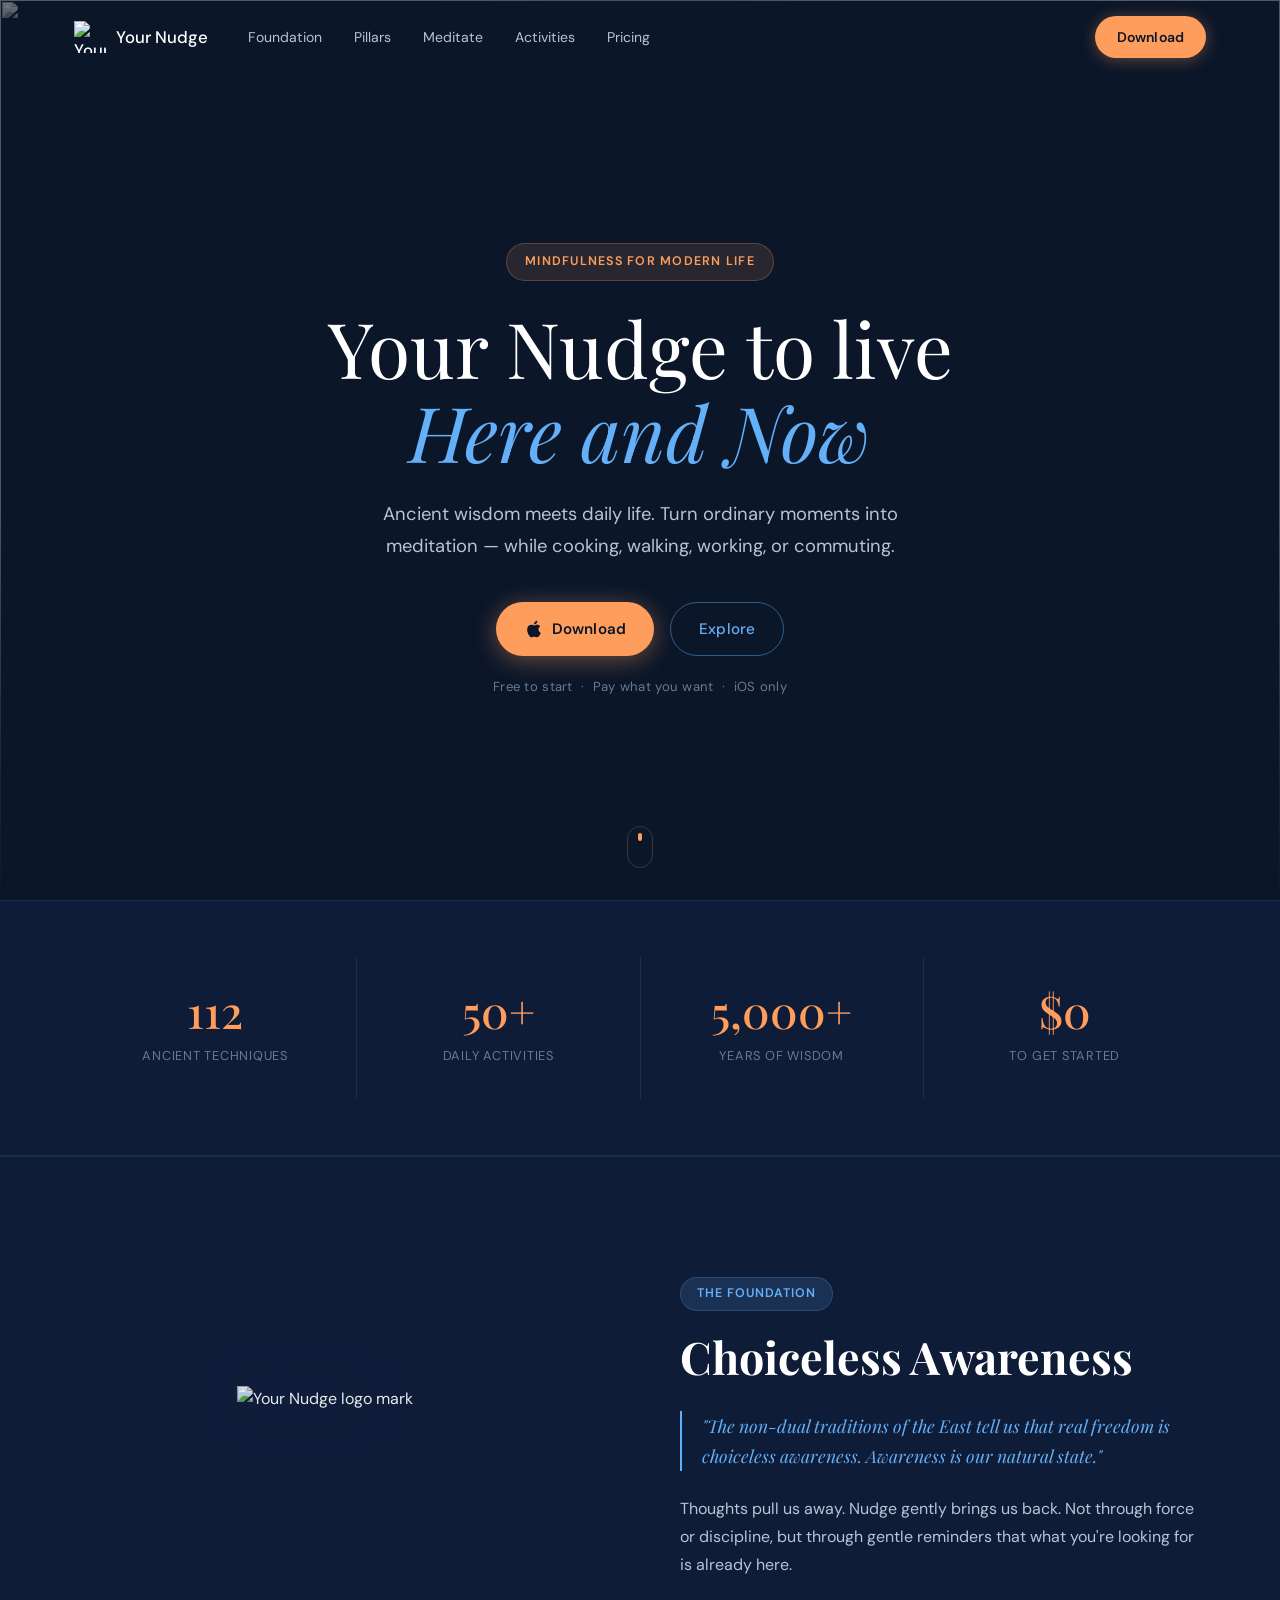
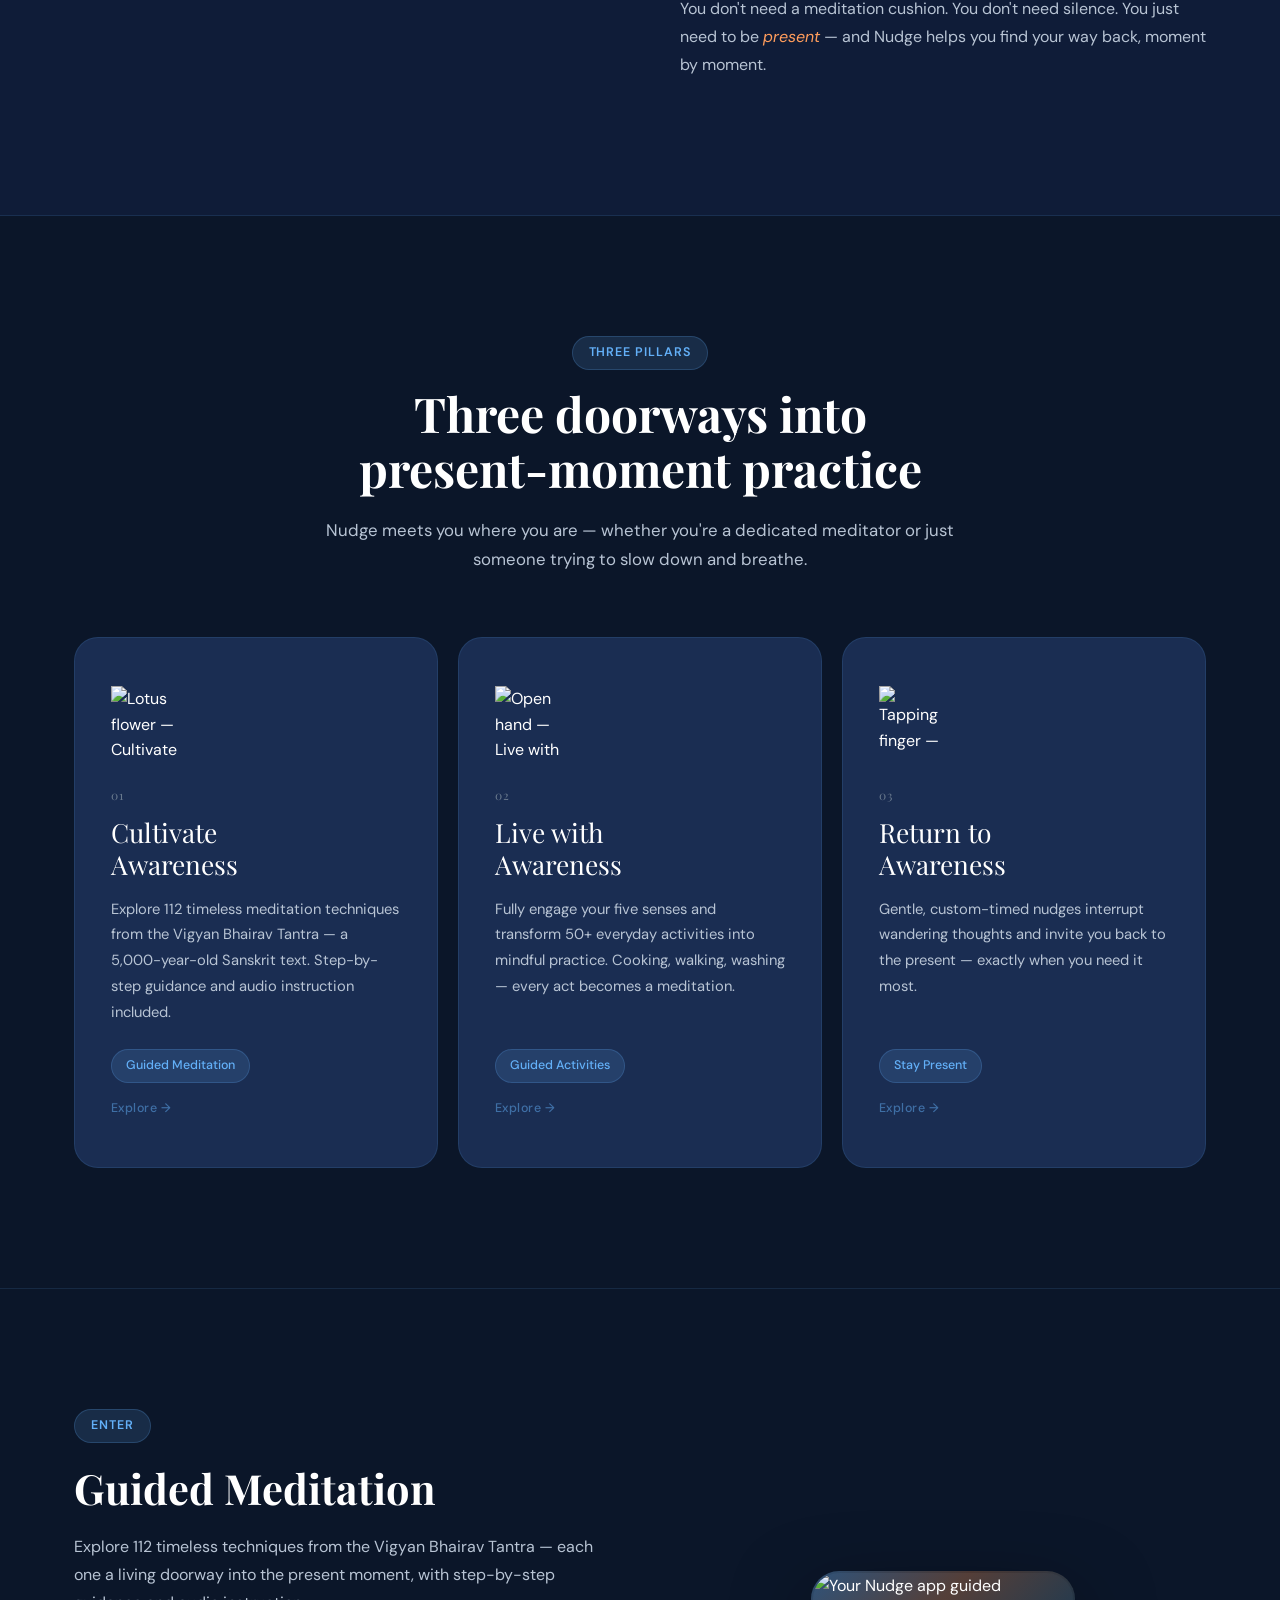
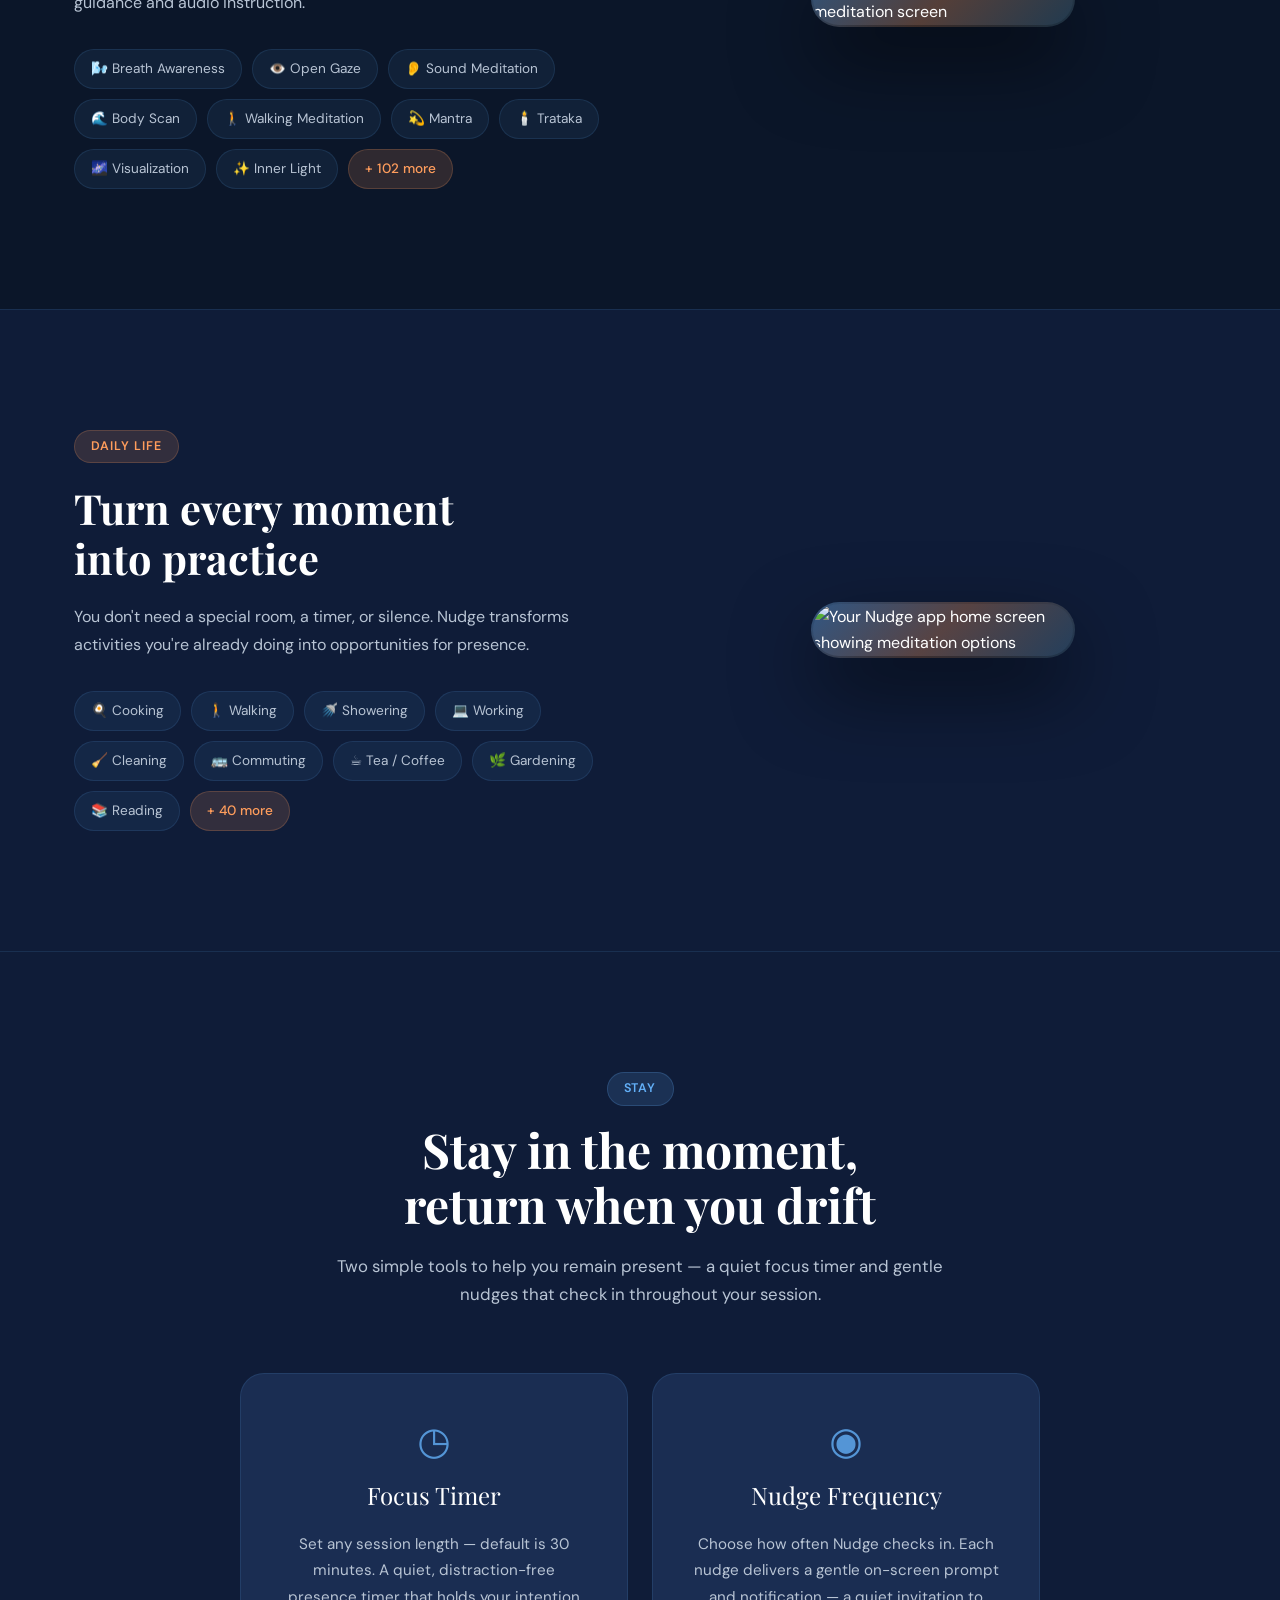
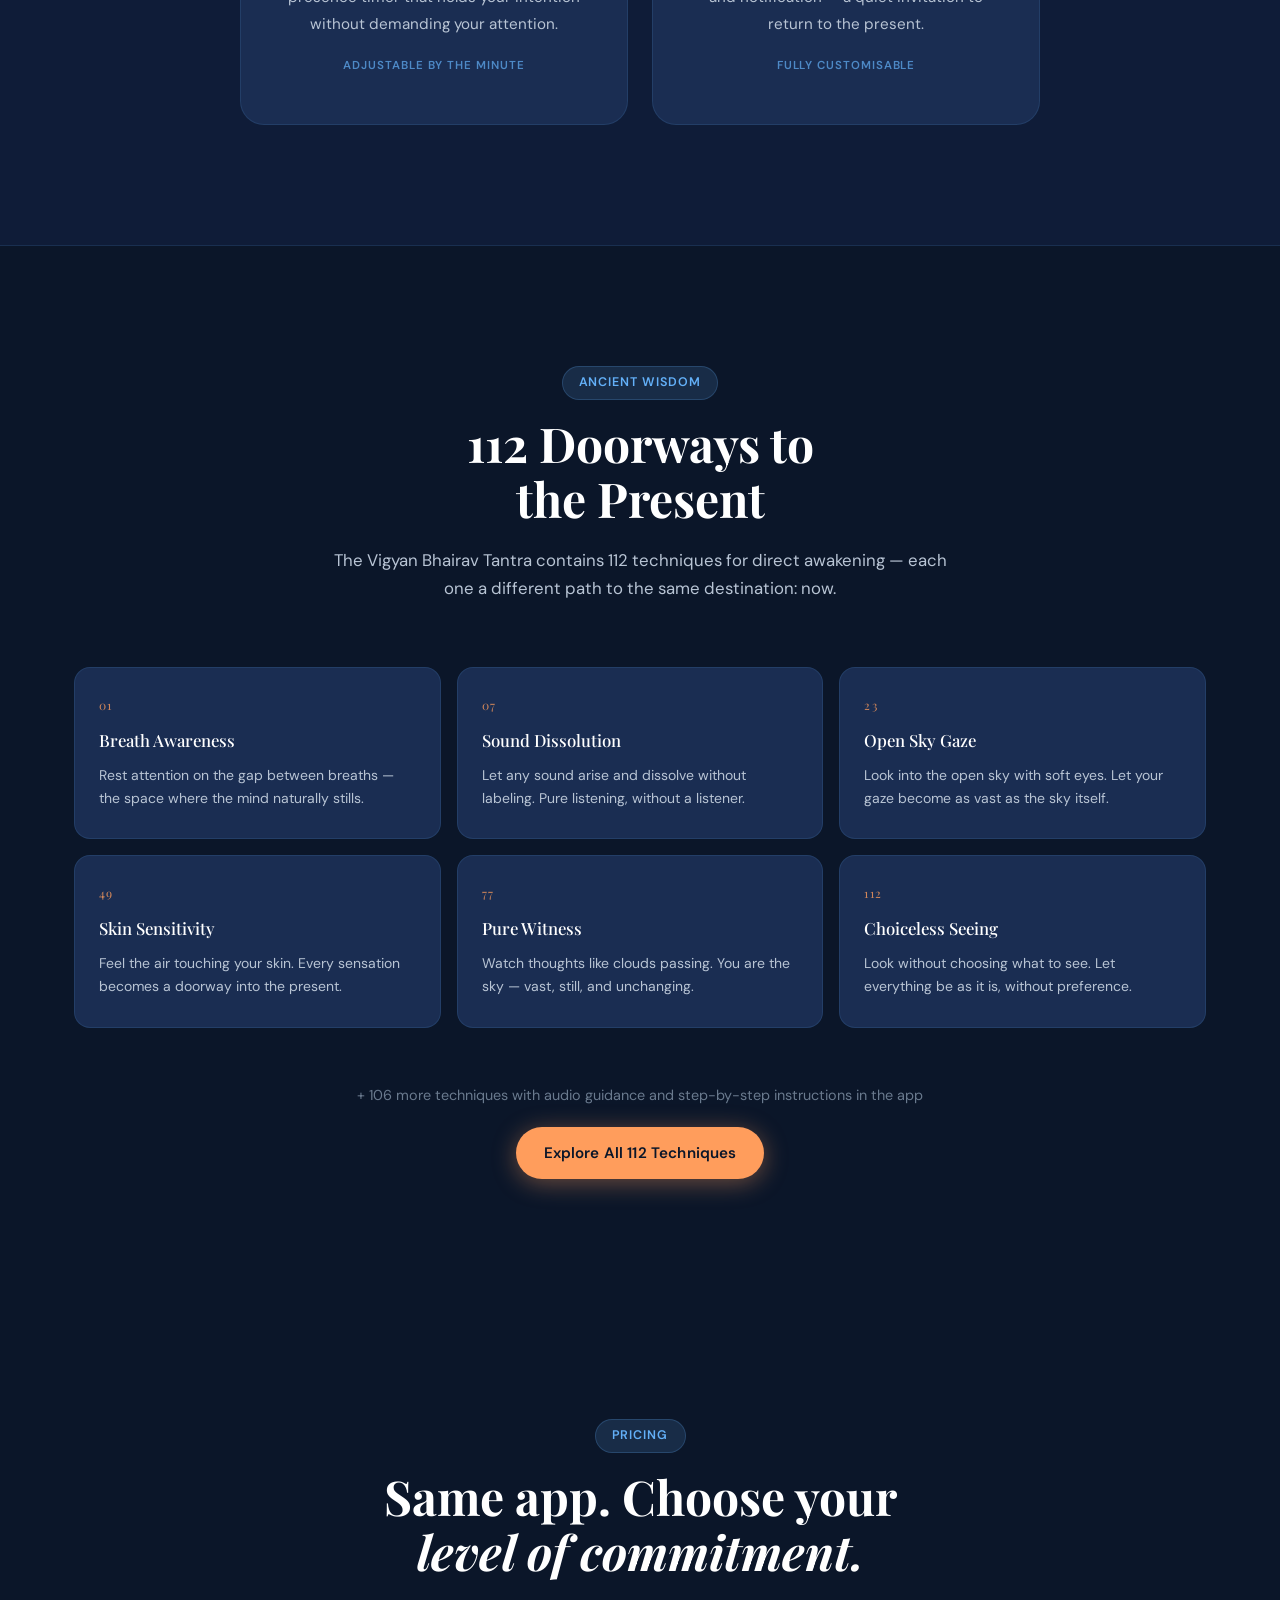
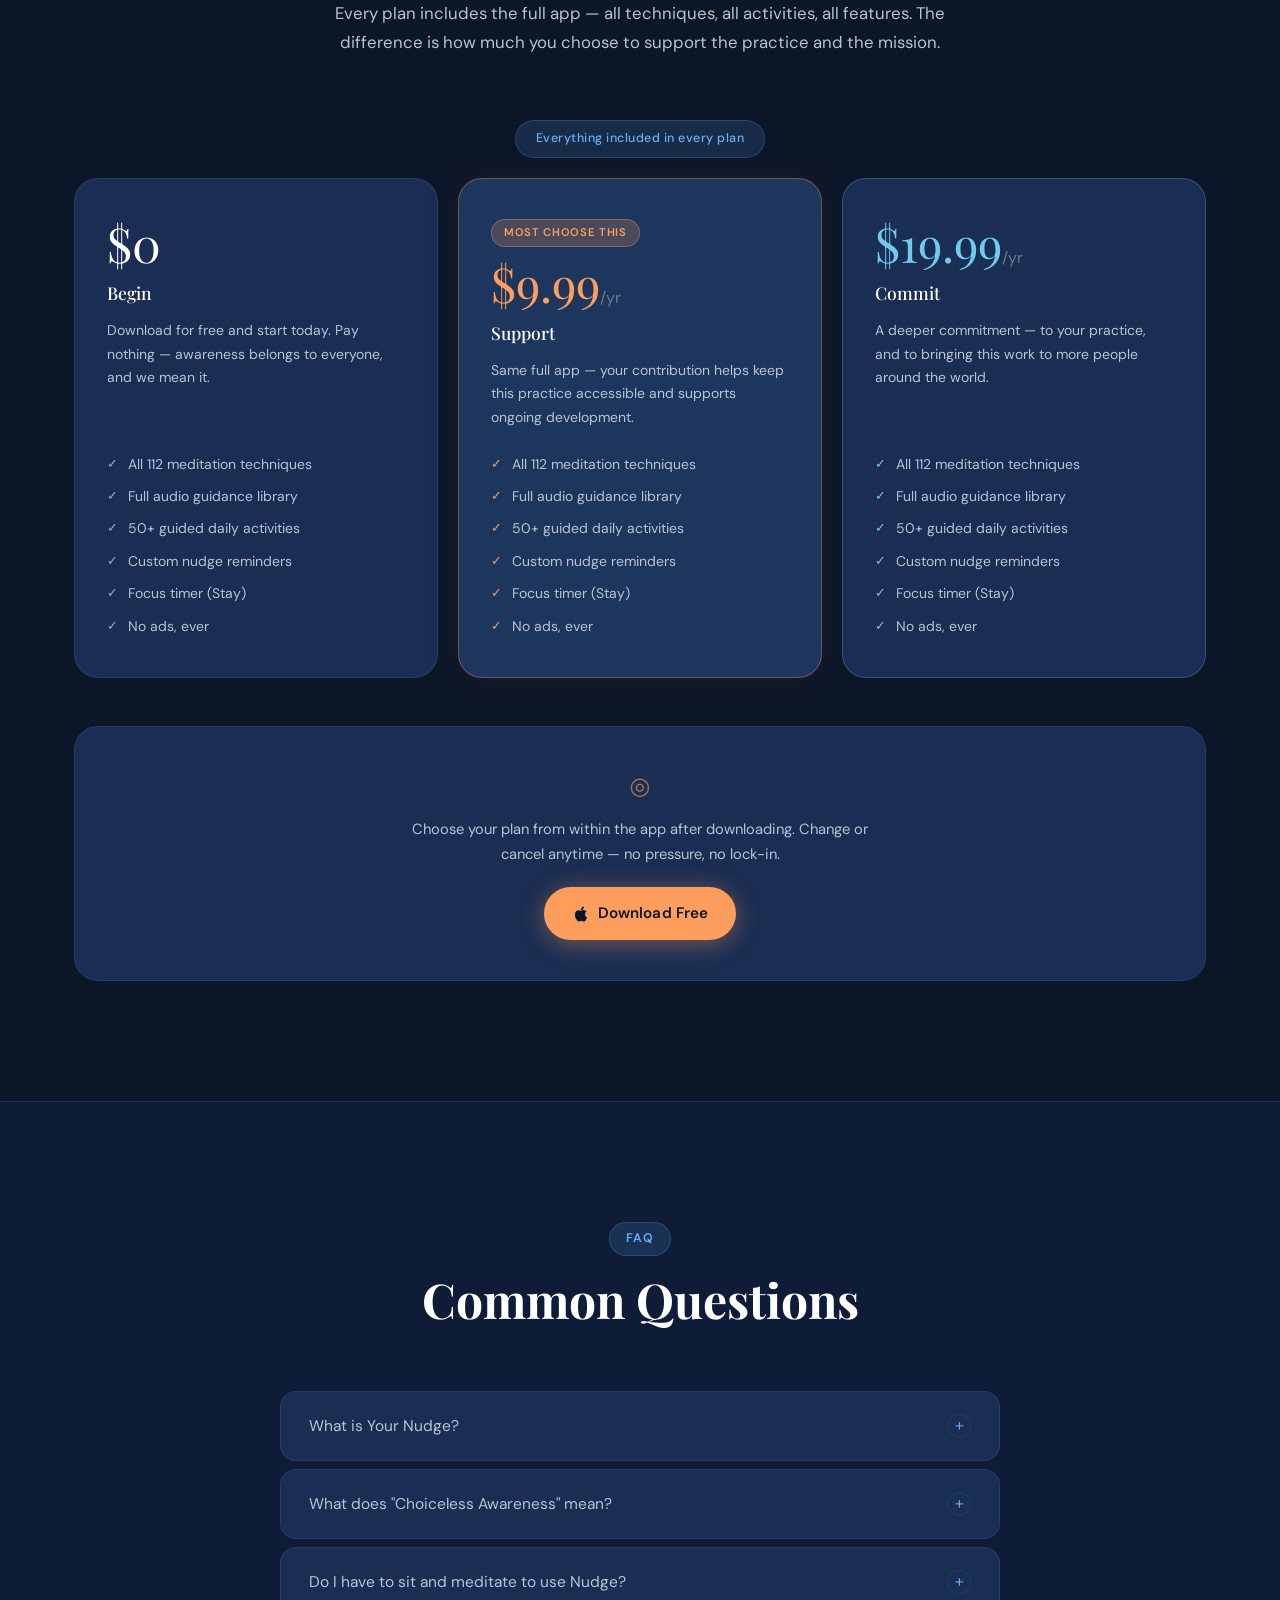
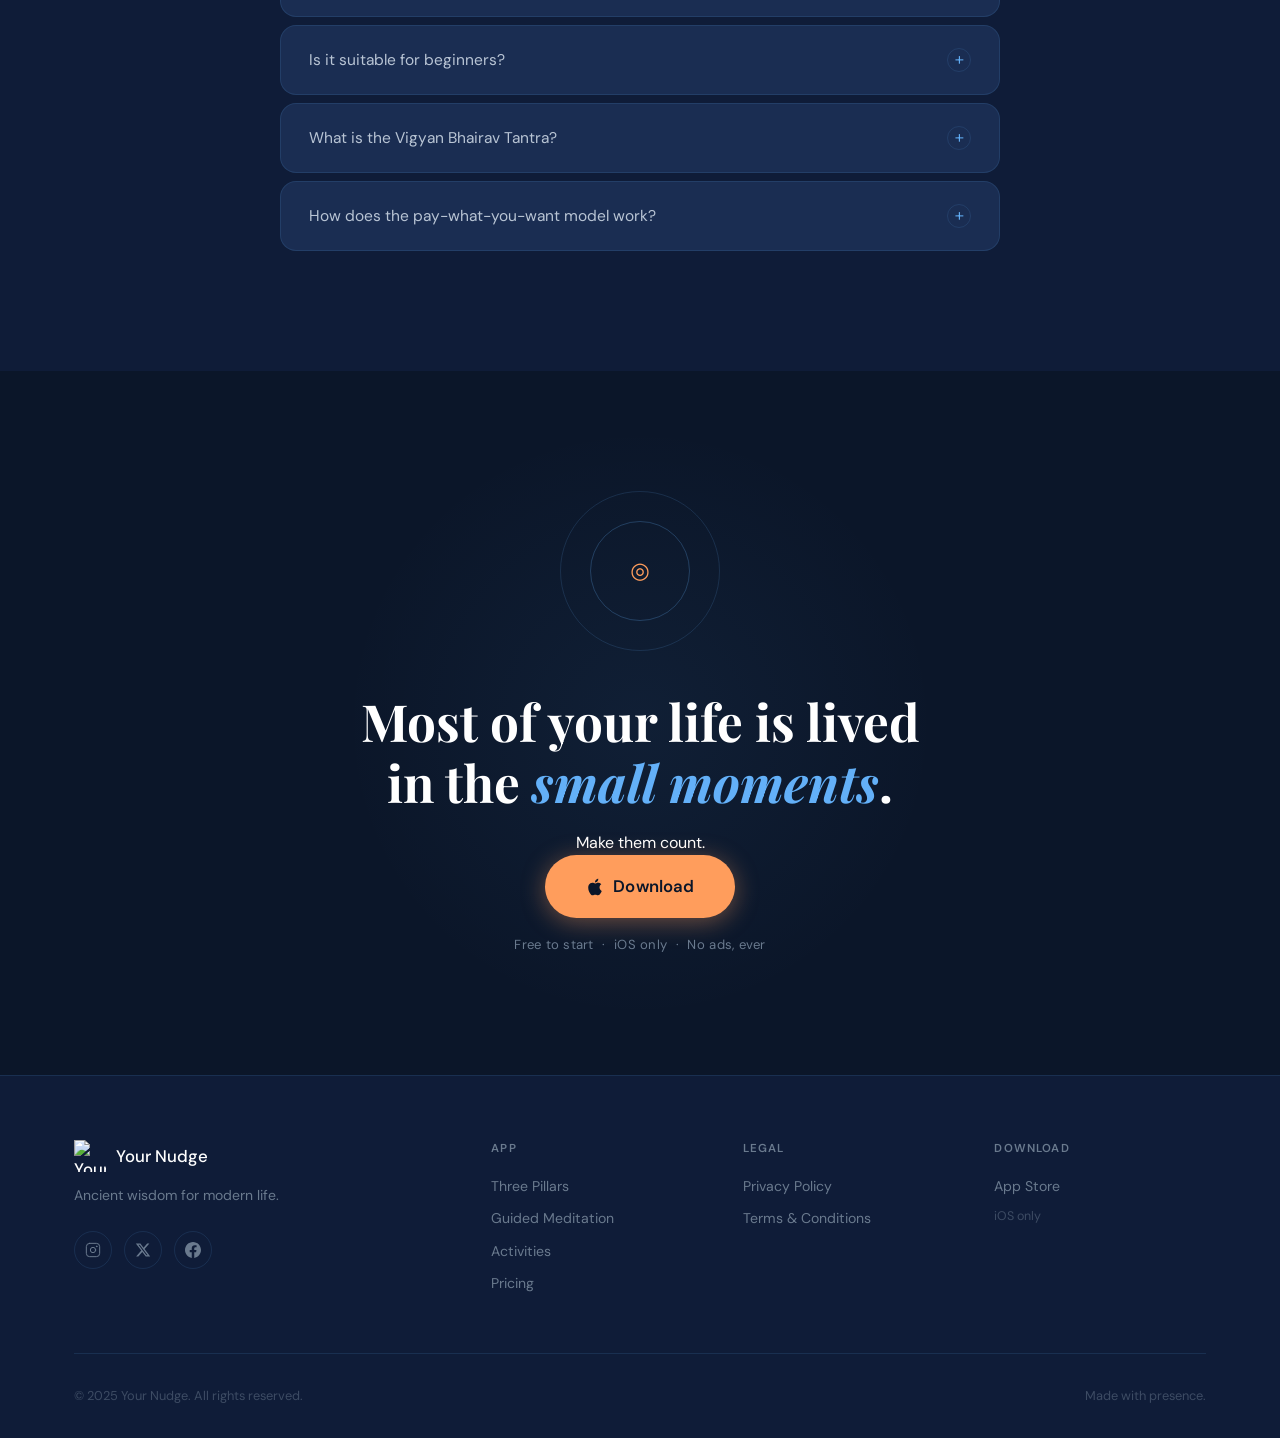
==== commit 877296c0: "Batch 3: pricing reframe — same features, choose your commitment - All three tiers now show identica" ====
--- a/index.html
+++ b/index.html
@@ -304,52 +304,60 @@
       <div class="container">
         <div class="section-head reveal">
           <span class="tag">Pricing</span>
-          <h2>Choose your path</h2>
-          <p>The app is free to download. Once you're inside, choose the plan that feels right. No pressure — awareness belongs to everyone.</p>
+          <h2>Same app. Choose your<br /><em>level of commitment.</em></h2>
+          <p>Every plan includes the full app — all techniques, all activities, all features. The difference is how much you choose to support the practice and the mission.</p>
+        </div>
+        <div class="plans__same-note reveal">
+          <span>Everything included in every plan</span>
         </div>
         <div class="plans reveal">
           <div class="plan">
             <div class="plan__price">$0</div>
-            <h3 class="plan__name">Maintain Your Practice</h3>
-            <p class="plan__desc">Begin your journey at no cost. Access the essentials and start finding presence in daily life today.</p>
+            <h3 class="plan__name">Begin</h3>
+            <p class="plan__desc">Download for free and start today. Pay nothing — awareness belongs to everyone, and we mean it.</p>
             <ul class="plan__features">
-              <li>Core meditation techniques</li>
-              <li>Daily activity practices</li>
-              <li>Gentle nudge reminders</li>
+              <li>All 112 meditation techniques</li>
+              <li>Full audio guidance library</li>
+              <li>50+ guided daily activities</li>
+              <li>Custom nudge reminders</li>
+              <li>Focus timer (Stay)</li>
               <li>No ads, ever</li>
             </ul>
           </div>
           <div class="plan plan--featured">
+            <div class="plan__badge">Most choose this</div>
             <div class="plan__price">$9.99<span>/yr</span></div>
-            <h3 class="plan__name">Support Your Practice</h3>
-            <p class="plan__desc">Unlock the full library and deepen your daily practice while supporting the mission of accessible awareness.</p>
+            <h3 class="plan__name">Support</h3>
+            <p class="plan__desc">Same full app — your contribution helps keep this practice accessible and supports ongoing development.</p>
             <ul class="plan__features">
-              <li>All 112 techniques unlocked</li>
+              <li>All 112 meditation techniques</li>
               <li>Full audio guidance library</li>
-              <li>All 50+ daily activities</li>
-              <li>Unlimited custom nudges</li>
+              <li>50+ guided daily activities</li>
+              <li>Custom nudge reminders</li>
+              <li>Focus timer (Stay)</li>
               <li>No ads, ever</li>
             </ul>
           </div>
           <div class="plan plan--deep">
             <div class="plan__price">$19.99<span>/yr</span></div>
-            <h3 class="plan__name">Deepen Your Commitment</h3>
-            <p class="plan__desc">For those who feel called to go further — and to help bring this practice to more people around the world.</p>
+            <h3 class="plan__name">Commit</h3>
+            <p class="plan__desc">A deeper commitment — to your practice, and to bringing this work to more people around the world.</p>
             <ul class="plan__features">
-              <li>Everything in Support</li>
-              <li>Priority feature access</li>
-              <li>Support ongoing development</li>
-              <li>Help make awareness accessible</li>
+              <li>All 112 meditation techniques</li>
+              <li>Full audio guidance library</li>
+              <li>50+ guided daily activities</li>
+              <li>Custom nudge reminders</li>
+              <li>Focus timer (Stay)</li>
               <li>No ads, ever</li>
             </ul>
           </div>
         </div>
         <div class="plans__note reveal">
           <span>◎</span>
-          <p>Download the app for free — choose your plan from within the app at any time. Cancel anytime, no pressure.</p>
+          <p>Choose your plan from within the app after downloading. Change or cancel anytime — no pressure, no lock-in.</p>
           <a href="https://apps.apple.com/us/app/your-nudge/id6739236420" class="btn btn--primary" target="_blank" rel="noopener">
             <svg width="18" height="18" viewBox="0 0 24 24" fill="currentColor" aria-hidden="true"><path d="M18.71 19.5c-.83 1.24-1.71 2.45-3.05 2.47-1.34.03-1.77-.79-3.29-.79-1.53 0-2 .77-3.27.82-1.31.05-2.3-1.32-3.14-2.53C4.25 17 2.94 12.45 4.7 9.39c.87-1.52 2.43-2.48 4.12-2.51 1.28-.02 2.5.87 3.29.87.78 0 2.26-1.07 3.8-.91.65.03 2.47.26 3.64 1.98-.09.06-2.17 1.28-2.15 3.81.03 3.02 2.65 4.03 2.68 4.04-.03.07-.42 1.44-1.38 2.83M13 3.5c.73-.83 1.94-1.46 2.94-1.5.13 1.17-.34 2.35-1.04 3.19-.69.85-1.83 1.51-2.95 1.42-.15-1.15.41-2.35 1.05-3.11z"/></svg>
-            Download
+            Download Free
           </a>
         </div>
       </div>
--- a/css/styles.css
+++ b/css/styles.css
@@ -985,6 +985,37 @@
 .plan--featured .plan__features li::before { color: var(--orange); }
 .plan--deep .plan__features li::before { color: var(--teal); }
 
+.plan__badge {
+  display: inline-block;
+  padding: 4px 12px;
+  background: rgba(255,157,92,0.2);
+  border: 1px solid rgba(255,157,92,0.35);
+  border-radius: var(--r-full);
+  font-size: 0.7rem;
+  font-weight: 600;
+  letter-spacing: 0.06em;
+  text-transform: uppercase;
+  color: var(--orange);
+  margin-bottom: 12px;
+  align-self: flex-start;
+}
+
+.plans__same-note {
+  text-align: center;
+  margin-bottom: 20px;
+}
+.plans__same-note span {
+  display: inline-block;
+  padding: 8px 20px;
+  background: var(--blue-dim);
+  border: 1px solid rgba(99,176,248,0.2);
+  border-radius: var(--r-full);
+  font-size: 0.78rem;
+  font-weight: 500;
+  color: var(--blue);
+  letter-spacing: 0.04em;
+}
+
 .plans__note {
   display: flex;
   flex-direction: column;
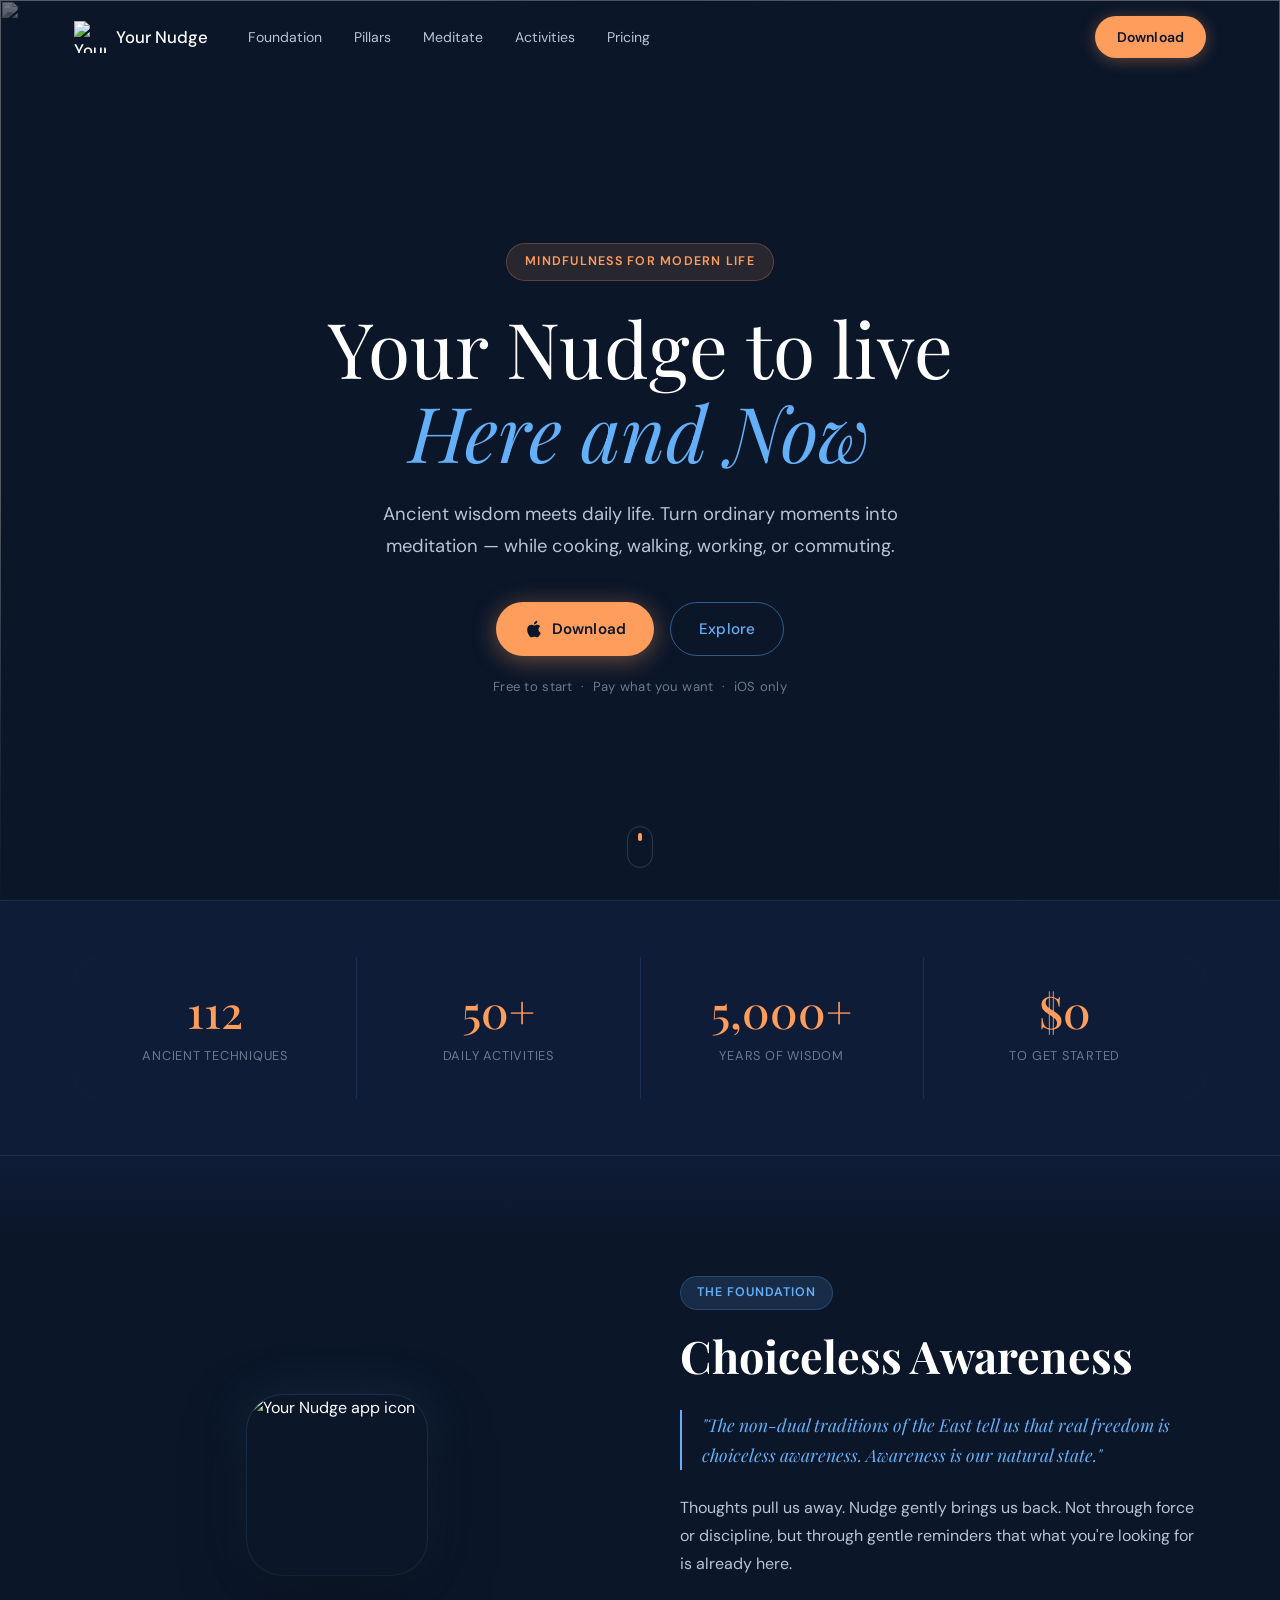
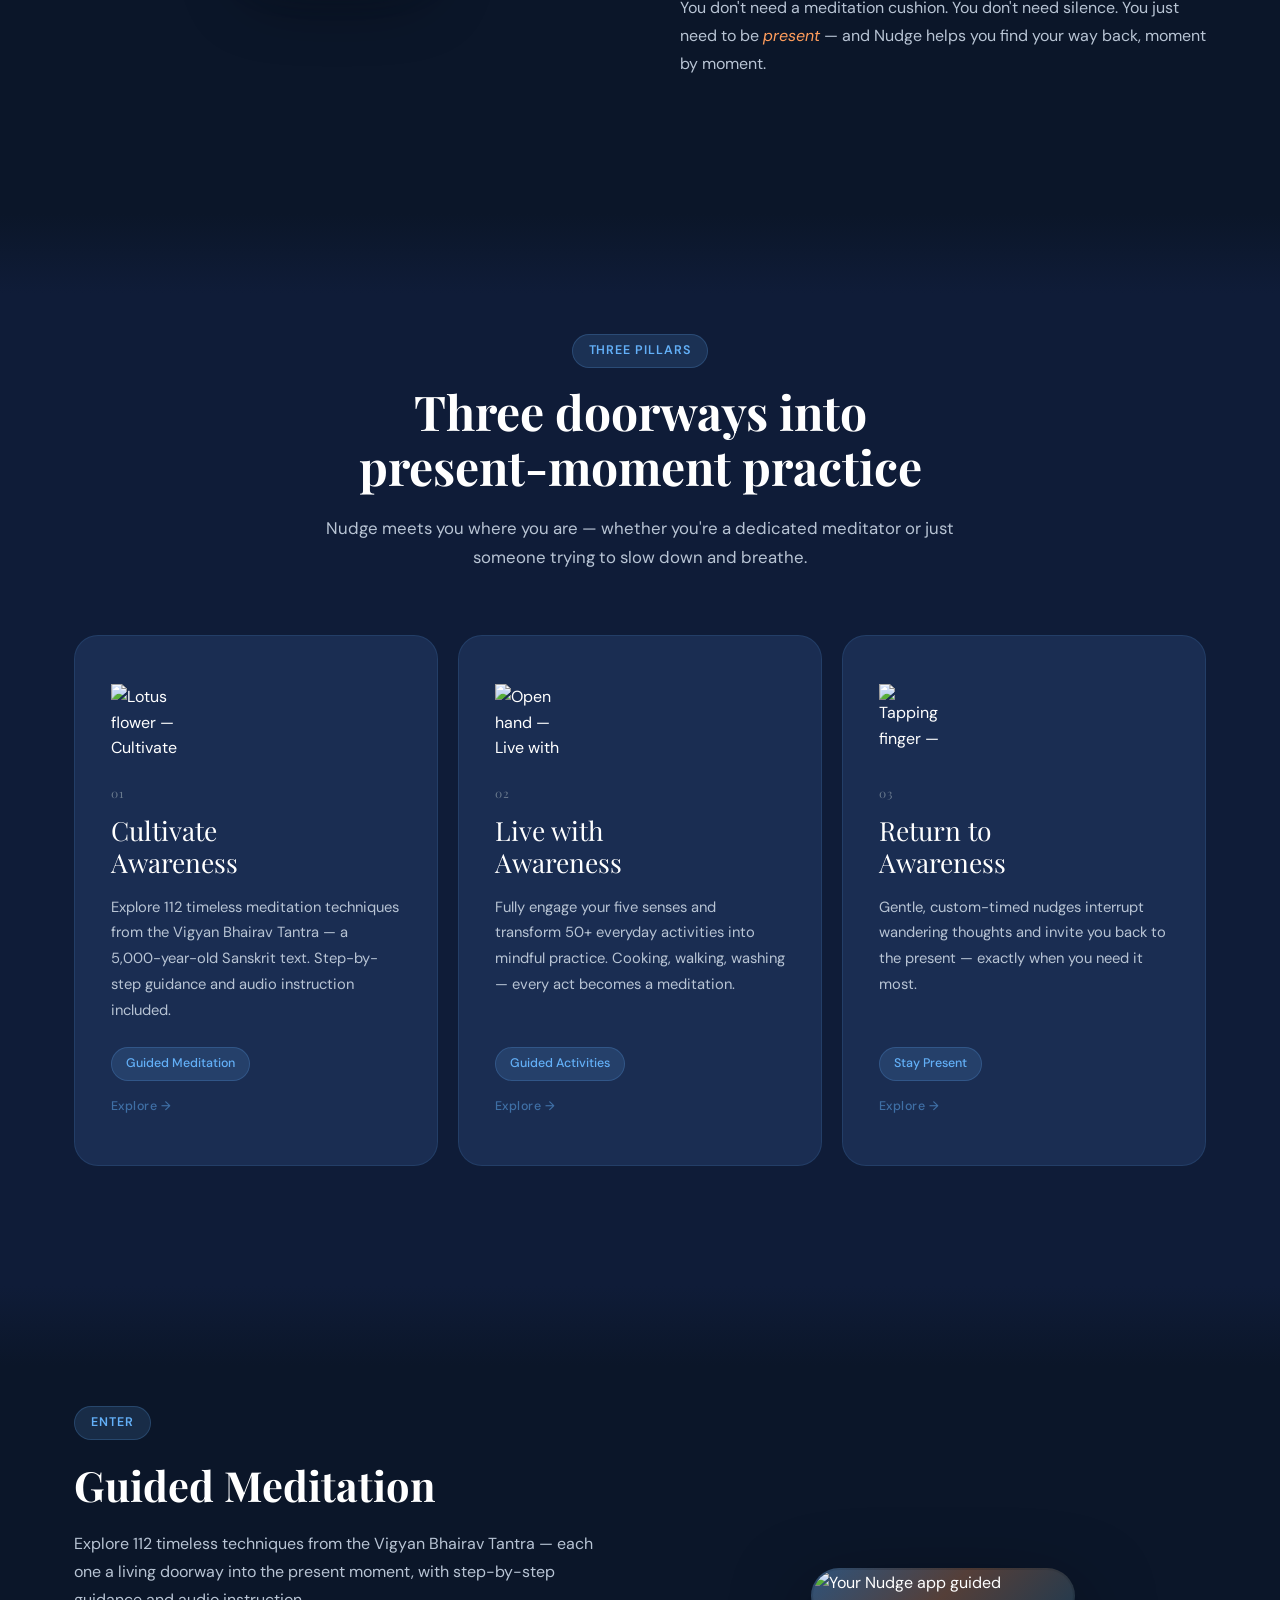
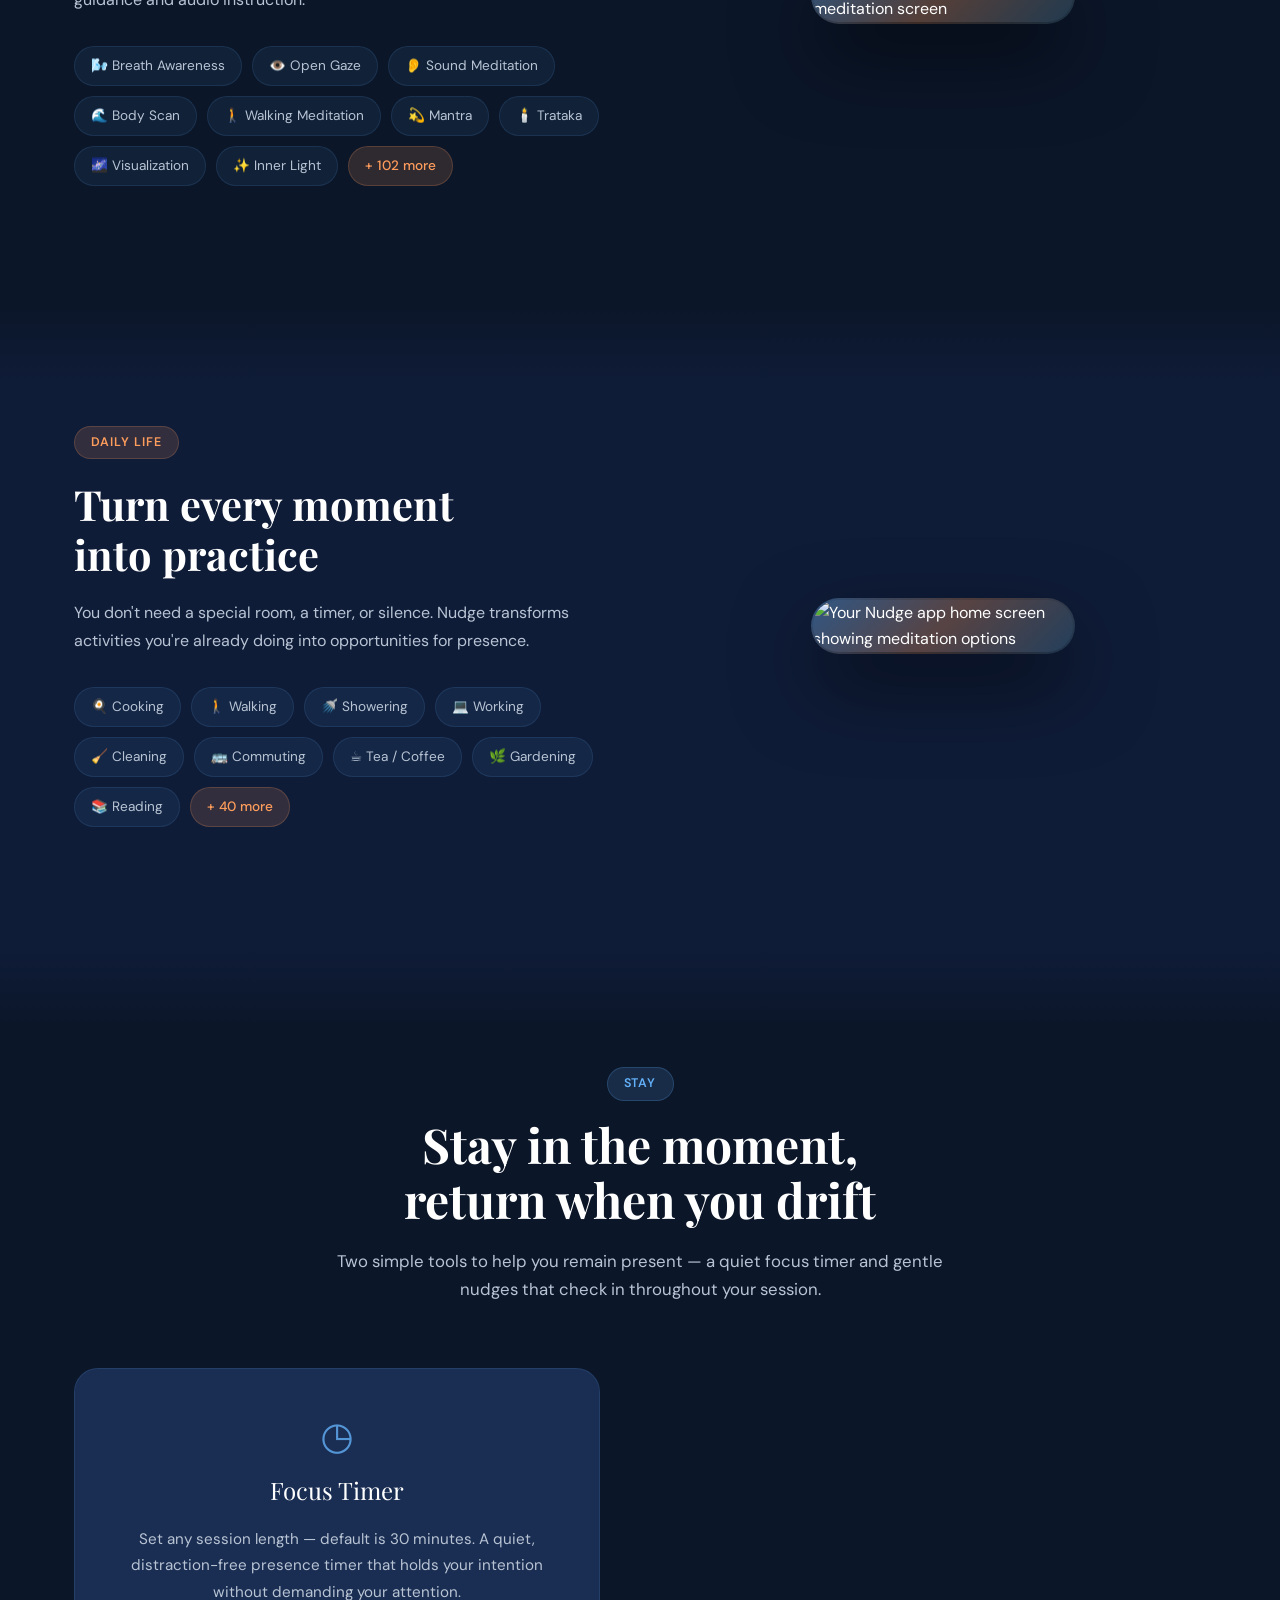
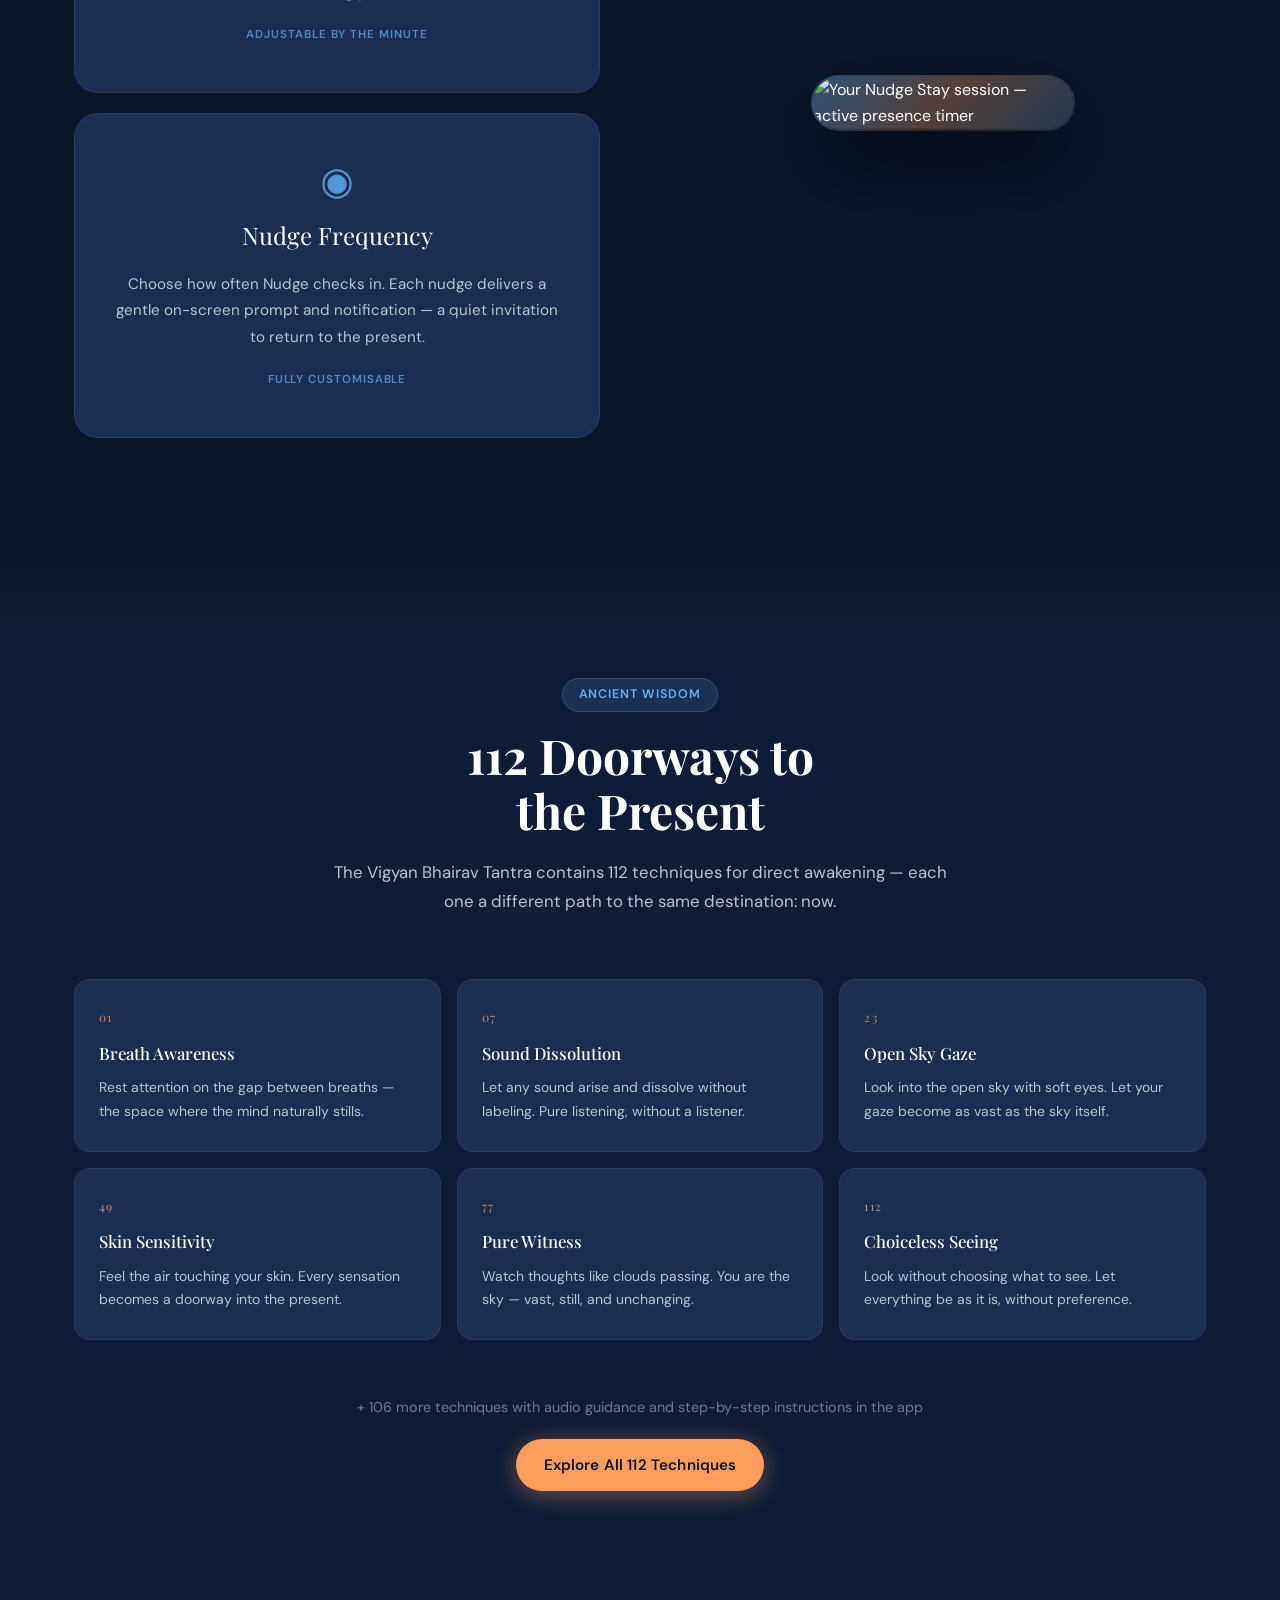
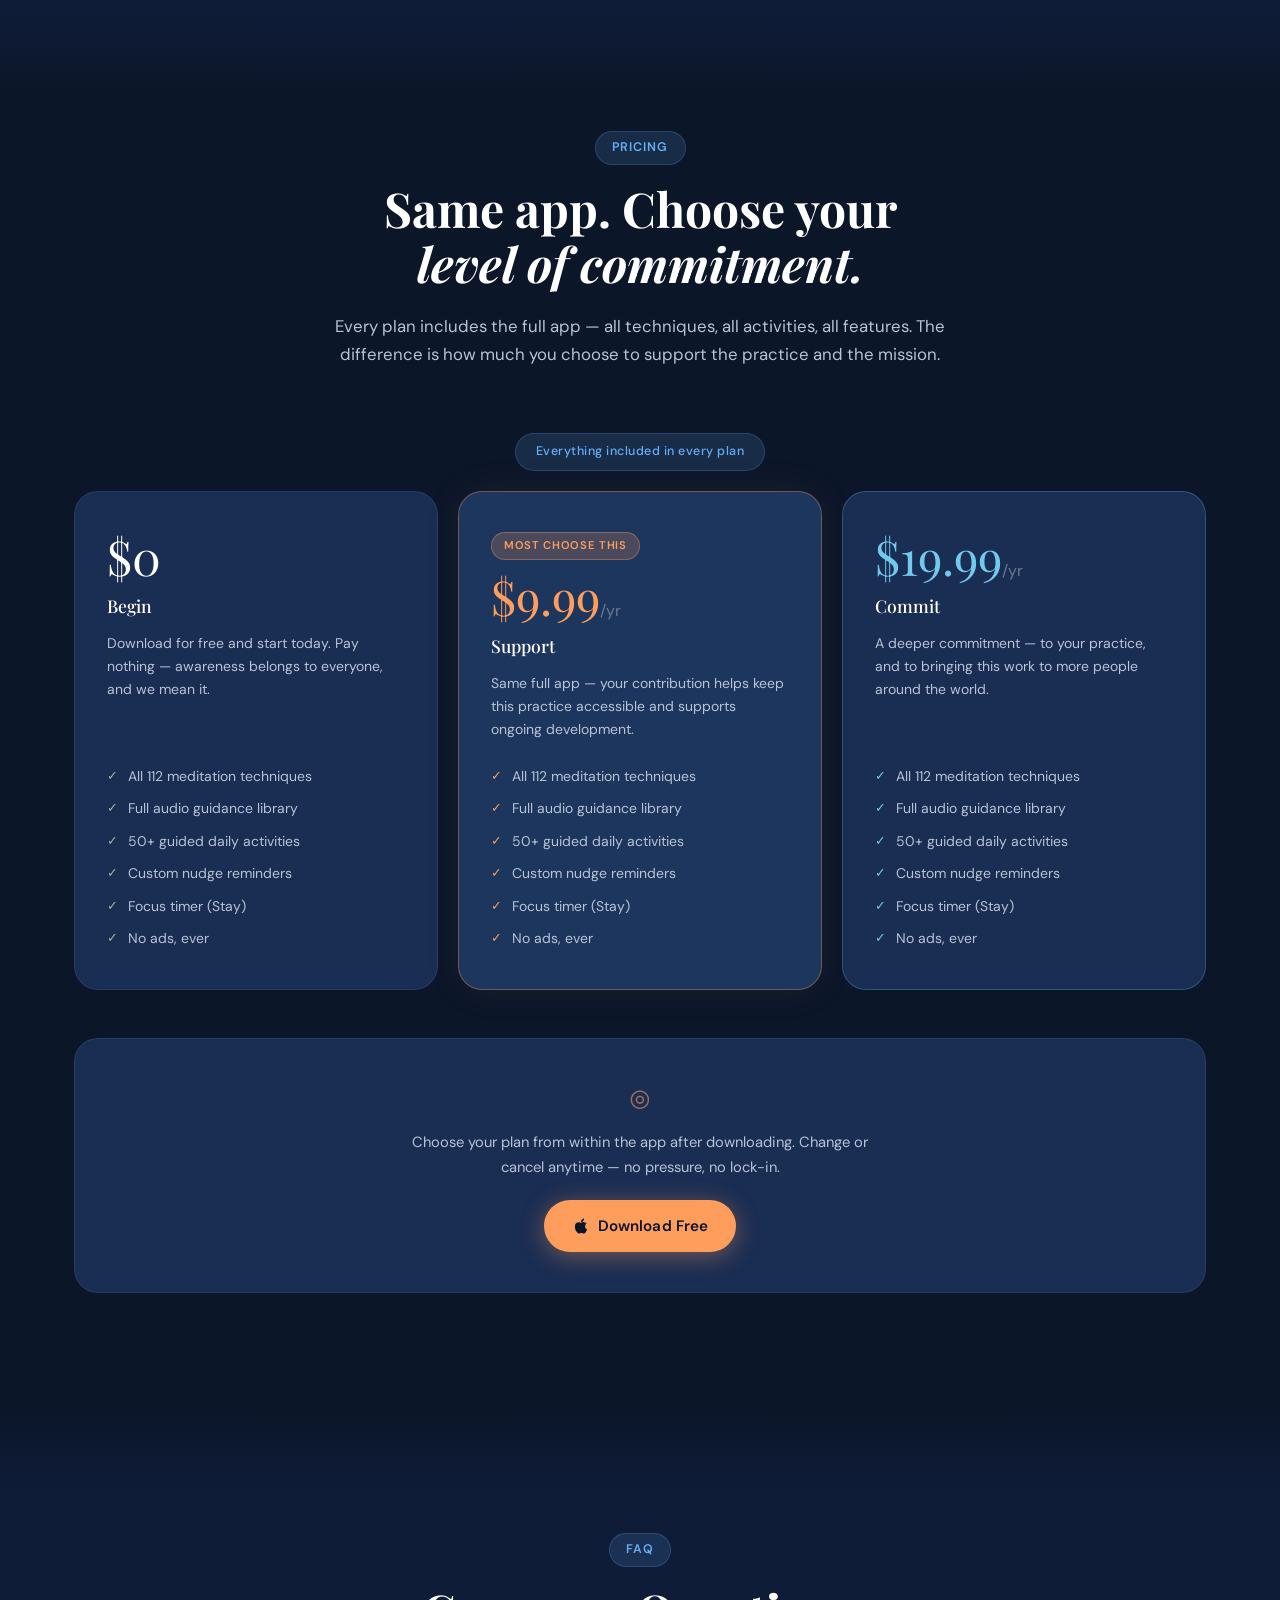
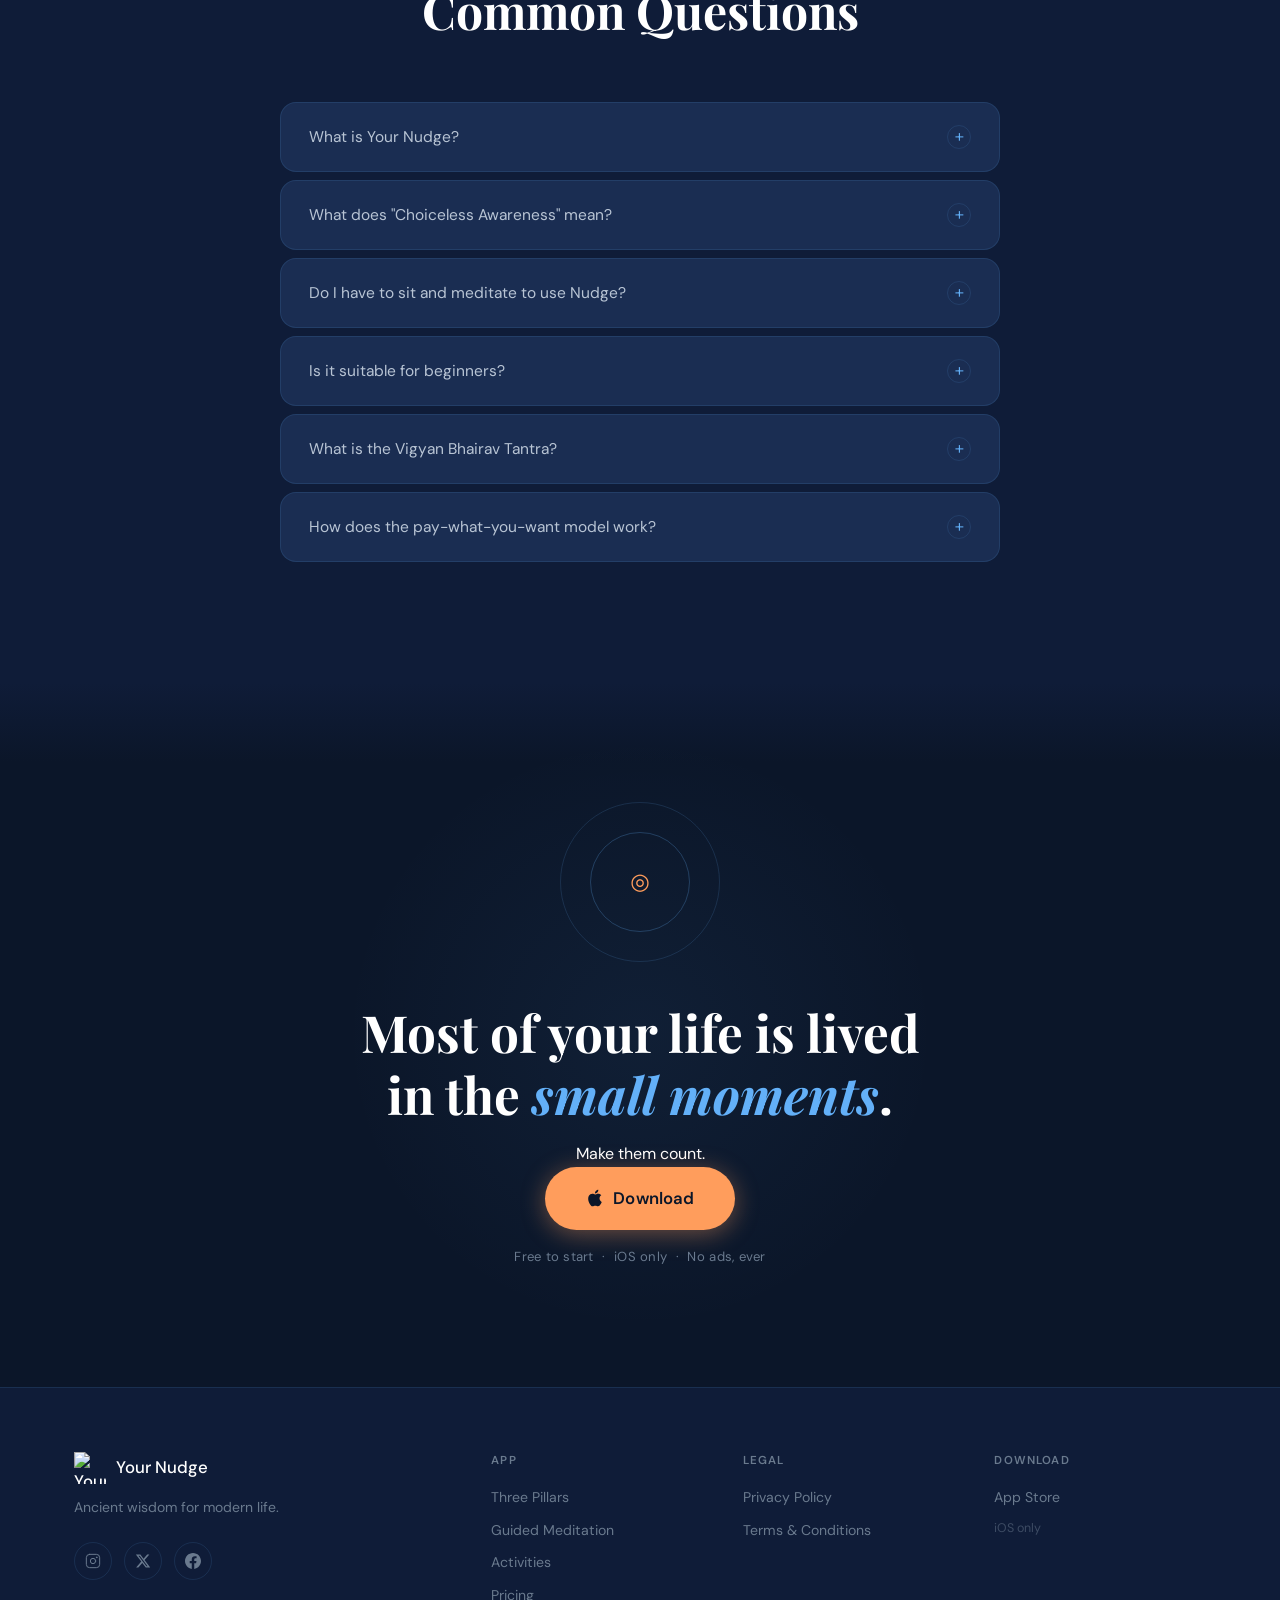
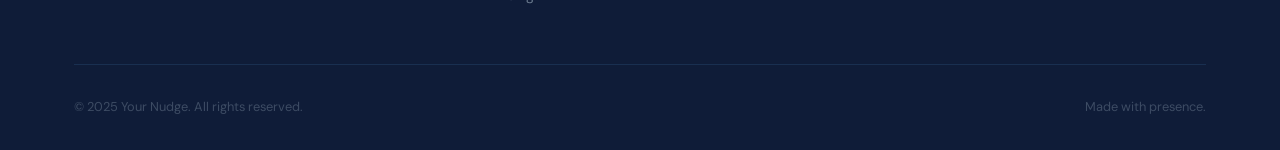
==== commit 6a8cd81f: "Polish: alternating section backgrounds, crisp logo, Stay screenshot - All sections now properly alt" ====
--- a/index.html
+++ b/index.html
@@ -111,7 +111,7 @@
       <div class="container">
         <div class="philosophy__inner">
           <div class="philosophy__visual reveal">
-            <img src="assets/ic_nudge_logo.png" alt="Your Nudge logo mark" />
+            <img src="assets/app_icon.png" alt="Your Nudge app icon" />
           </div>
           <div class="philosophy__copy reveal reveal--d1">
             <span class="tag">The Foundation</span>
@@ -235,18 +235,25 @@
           <h2>Stay in the moment,<br />return when you drift</h2>
           <p>Two simple tools to help you remain present — a quiet focus timer and gentle nudges that check in throughout your session.</p>
         </div>
-        <div class="stay__grid">
-          <div class="stay-card reveal">
-            <div class="stay-card__icon">◷</div>
-            <h3>Focus Timer</h3>
-            <p>Set any session length — default is 30 minutes. A quiet, distraction-free presence timer that holds your intention without demanding your attention.</p>
-            <span class="stay-card__note">Adjustable by the minute</span>
-          </div>
-          <div class="stay-card reveal reveal--d1">
-            <div class="stay-card__icon">◉</div>
-            <h3>Nudge Frequency</h3>
-            <p>Choose how often Nudge checks in. Each nudge delivers a gentle on-screen prompt and notification — a quiet invitation to return to the present.</p>
-            <span class="stay-card__note">Fully customisable</span>
+        <div class="stay__inner">
+          <div class="stay__cards reveal">
+            <div class="stay-card">
+              <div class="stay-card__icon">◷</div>
+              <h3>Focus Timer</h3>
+              <p>Set any session length — default is 30 minutes. A quiet, distraction-free presence timer that holds your intention without demanding your attention.</p>
+              <span class="stay-card__note">Adjustable by the minute</span>
+            </div>
+            <div class="stay-card reveal--d1">
+              <div class="stay-card__icon">◉</div>
+              <h3>Nudge Frequency</h3>
+              <p>Choose how often Nudge checks in. Each nudge delivers a gentle on-screen prompt and notification — a quiet invitation to return to the present.</p>
+              <span class="stay-card__note">Fully customisable</span>
+            </div>
+          </div>
+          <div class="stay__phone reveal reveal--d1">
+            <div class="phone-wrap">
+              <img src="assets/screenshots/1OPGfT0k75Fnecw1njFlXpNsABW1YyZX-.png" alt="Your Nudge Stay session — active presence timer" class="phone-screenshot" />
+            </div>
           </div>
         </div>
       </div>
--- a/css/styles.css
+++ b/css/styles.css
@@ -460,11 +460,11 @@
 }
 
 /* ============================================================
-   FEATURES / THREE PATHS
+   FEATURES / THREE PILLARS
    ============================================================ */
 .features {
   padding: 120px 0;
-  background: var(--bg);
+  background: linear-gradient(to bottom, var(--bg), var(--bg-alt) 80px, var(--bg-alt));
 }
 .features__grid {
   display: grid;
@@ -565,8 +565,7 @@
    GUIDED MEDITATION
    ============================================================ */
 .meditation-section {
-  background: var(--bg);
-  border-top: 1px solid var(--border);
+  background: linear-gradient(to bottom, var(--bg-alt), var(--bg) 80px, var(--bg));
   padding: 120px 0;
 }
 .meditation__inner {
@@ -599,10 +598,24 @@
    STAY SECTION
    ============================================================ */
 .stay-section {
-  background: var(--bg-alt);
-  border-top: 1px solid var(--border);
-  border-bottom: 1px solid var(--border);
+  background: linear-gradient(to bottom, var(--bg-alt), var(--bg) 80px, var(--bg));
   padding: 120px 0;
+}
+.stay__inner {
+  display: grid;
+  grid-template-columns: 1fr 1fr;
+  gap: 80px;
+  align-items: center;
+}
+.stay__cards {
+  display: flex;
+  flex-direction: column;
+  gap: 20px;
+}
+.stay__phone {
+  display: flex;
+  justify-content: center;
+  align-items: center;
 }
 .stay__grid {
   display: grid;
@@ -667,12 +680,10 @@
 }
 
 /* ============================================================
-   PHILOSOPHY
+   PHILOSOPHY / FOUNDATION
    ============================================================ */
 .philosophy {
-  background: var(--bg-alt);
-  border-top: 1px solid var(--border);
-  border-bottom: 1px solid var(--border);
+  background: linear-gradient(to bottom, var(--bg-alt), var(--bg) 80px, var(--bg));
   padding: 120px 0;
 }
 .philosophy__inner {
@@ -731,12 +742,12 @@
   z-index: 1;
 }
 .philosophy__visual img {
-  width: 200px;
-  height: 200px;
-  object-fit: contain;
+  width: 180px;
+  height: 180px;
+  object-fit: cover;
+  border-radius: 36px;
   margin: 0 auto;
-  opacity: 0.9;
-  filter: drop-shadow(0 0 48px rgba(99,176,248,0.4));
+  box-shadow: 0 20px 60px rgba(0,0,0,0.5), 0 0 0 1px rgba(99,176,248,0.15), 0 0 48px rgba(99,176,248,0.15);
 }
 
 @keyframes pulsate {
@@ -749,11 +760,11 @@
 }
 
 /* ============================================================
-   TECHNIQUES
+   TECHNIQUES / ANCIENT WISDOM
    ============================================================ */
 .techniques {
   padding: 120px 0;
-  background: var(--bg);
+  background: linear-gradient(to bottom, var(--bg), var(--bg-alt) 80px, var(--bg-alt));
 }
 .techniques__grid {
   display: grid;
@@ -807,11 +818,10 @@
 }
 
 /* ============================================================
-   HOW IT WORKS / ACTIVITIES
+   GUIDED ACTIVITIES
    ============================================================ */
 .activities {
-  background: var(--bg-alt);
-  border-top: 1px solid var(--border);
+  background: linear-gradient(to bottom, var(--bg), var(--bg-alt) 80px, var(--bg-alt));
   padding: 120px 0;
 }
 .activities__inner {
@@ -896,7 +906,7 @@
    ============================================================ */
 .pricing {
   padding: 120px 0;
-  background: var(--bg);
+  background: linear-gradient(to bottom, var(--bg-alt), var(--bg) 80px, var(--bg));
 }
 .plans {
   display: grid;
@@ -1044,8 +1054,7 @@
    FAQ
    ============================================================ */
 .faq {
-  background: var(--bg-alt);
-  border-top: 1px solid var(--border);
+  background: linear-gradient(to bottom, var(--bg), var(--bg-alt) 80px, var(--bg-alt));
   padding: 120px 0;
 }
 .faq__list {
@@ -1117,7 +1126,7 @@
    ============================================================ */
 .cta-final {
   padding: 120px 0;
-  background: var(--bg);
+  background: linear-gradient(to bottom, var(--bg-alt), var(--bg) 80px, var(--bg));
   position: relative;
   overflow: hidden;
 }
@@ -1280,6 +1289,8 @@
   .meditation__inner { grid-template-columns: 1fr; gap: 40px; }
   .meditation__phone { order: -1; }
 
+  .stay__inner { grid-template-columns: 1fr; gap: 40px; }
+  .stay__phone { order: -1; }
   .stay__grid { grid-template-columns: 1fr; max-width: 480px; }
 
   .plans { grid-template-columns: 1fr; max-width: 480px; margin-left: auto; margin-right: auto; }
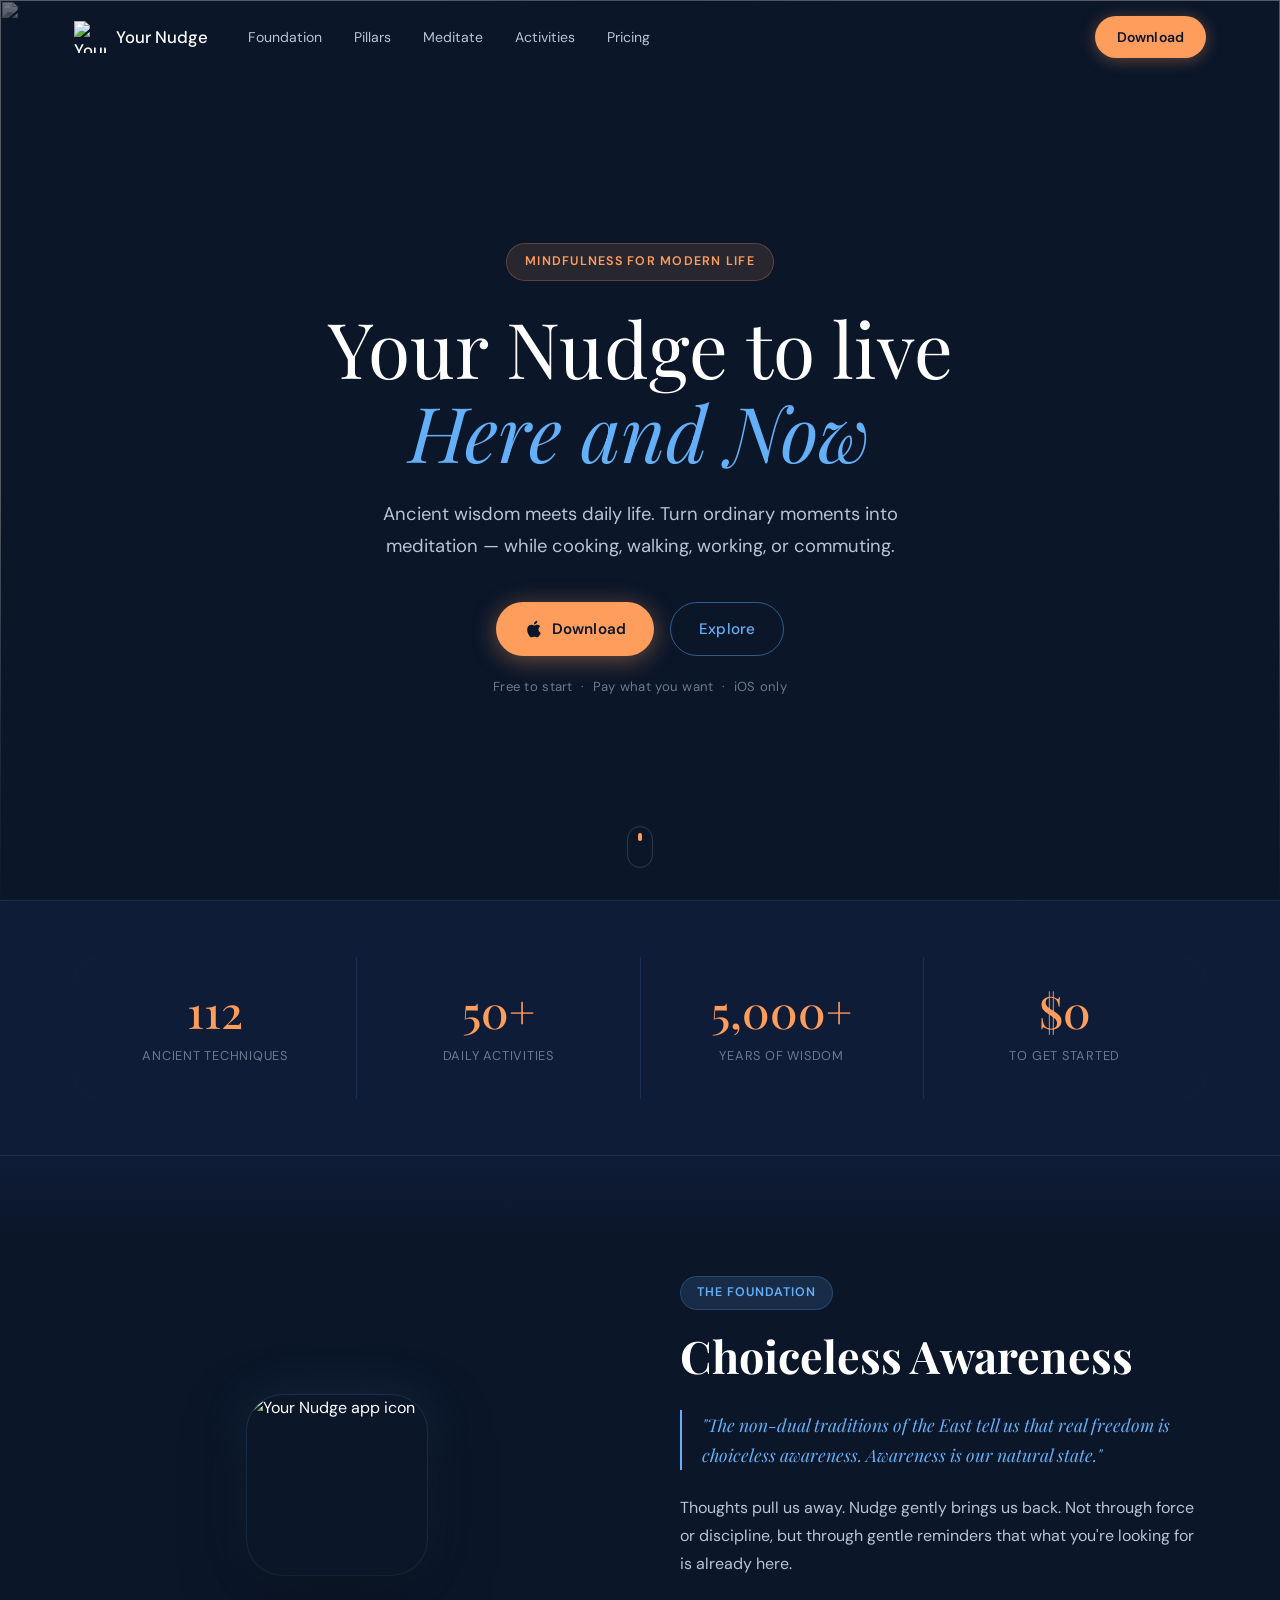
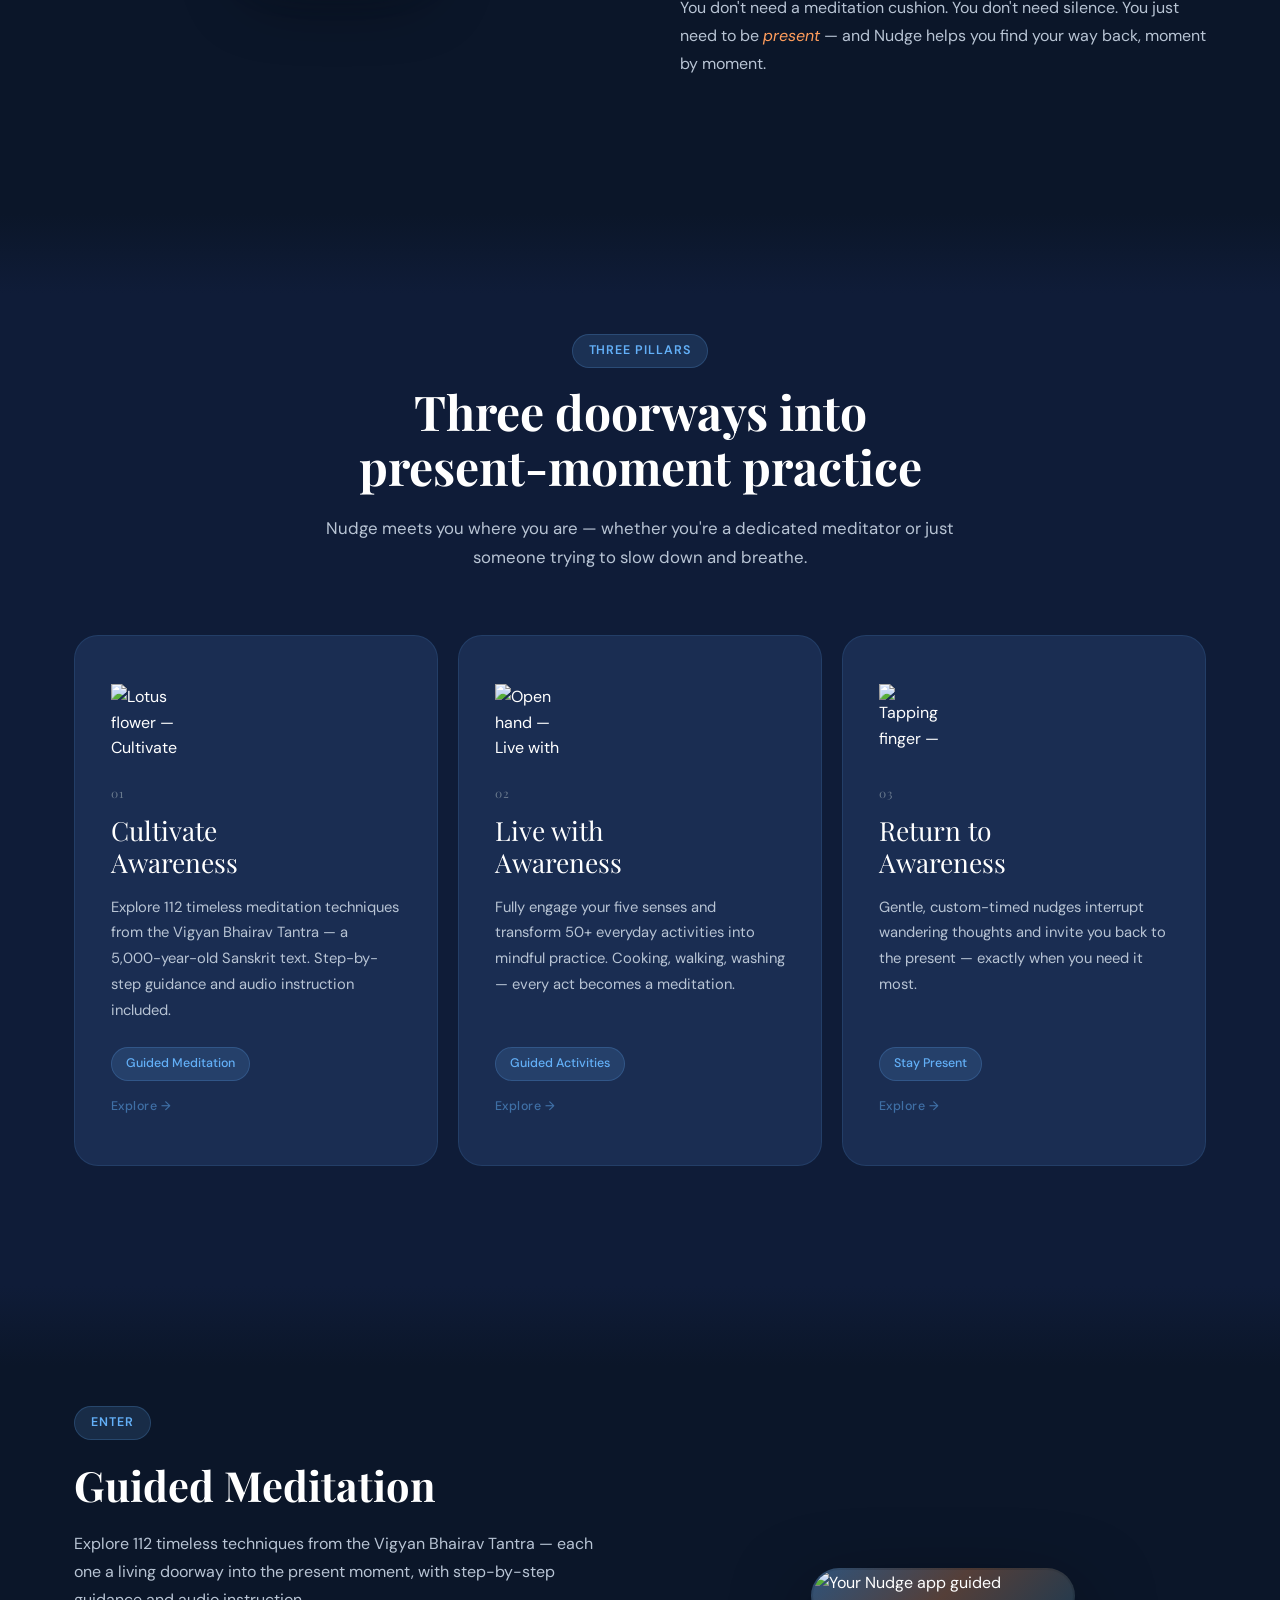
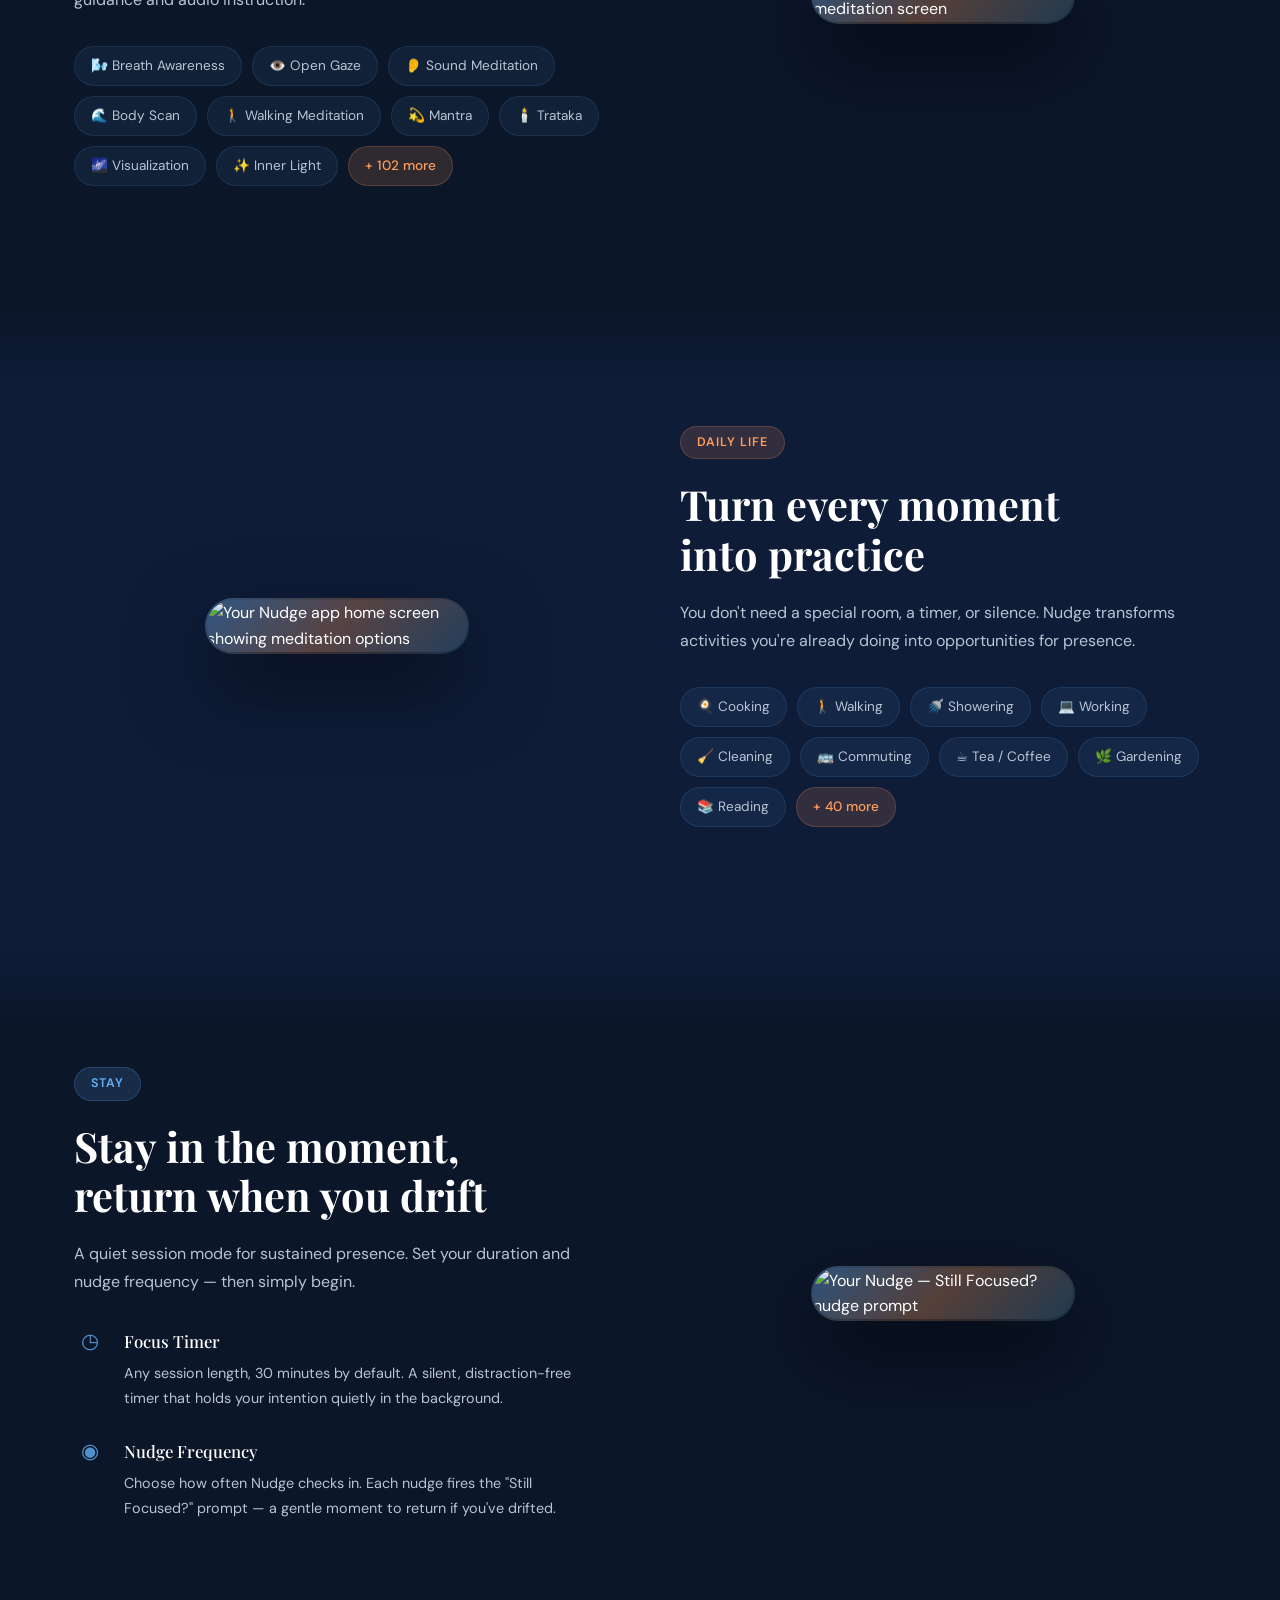
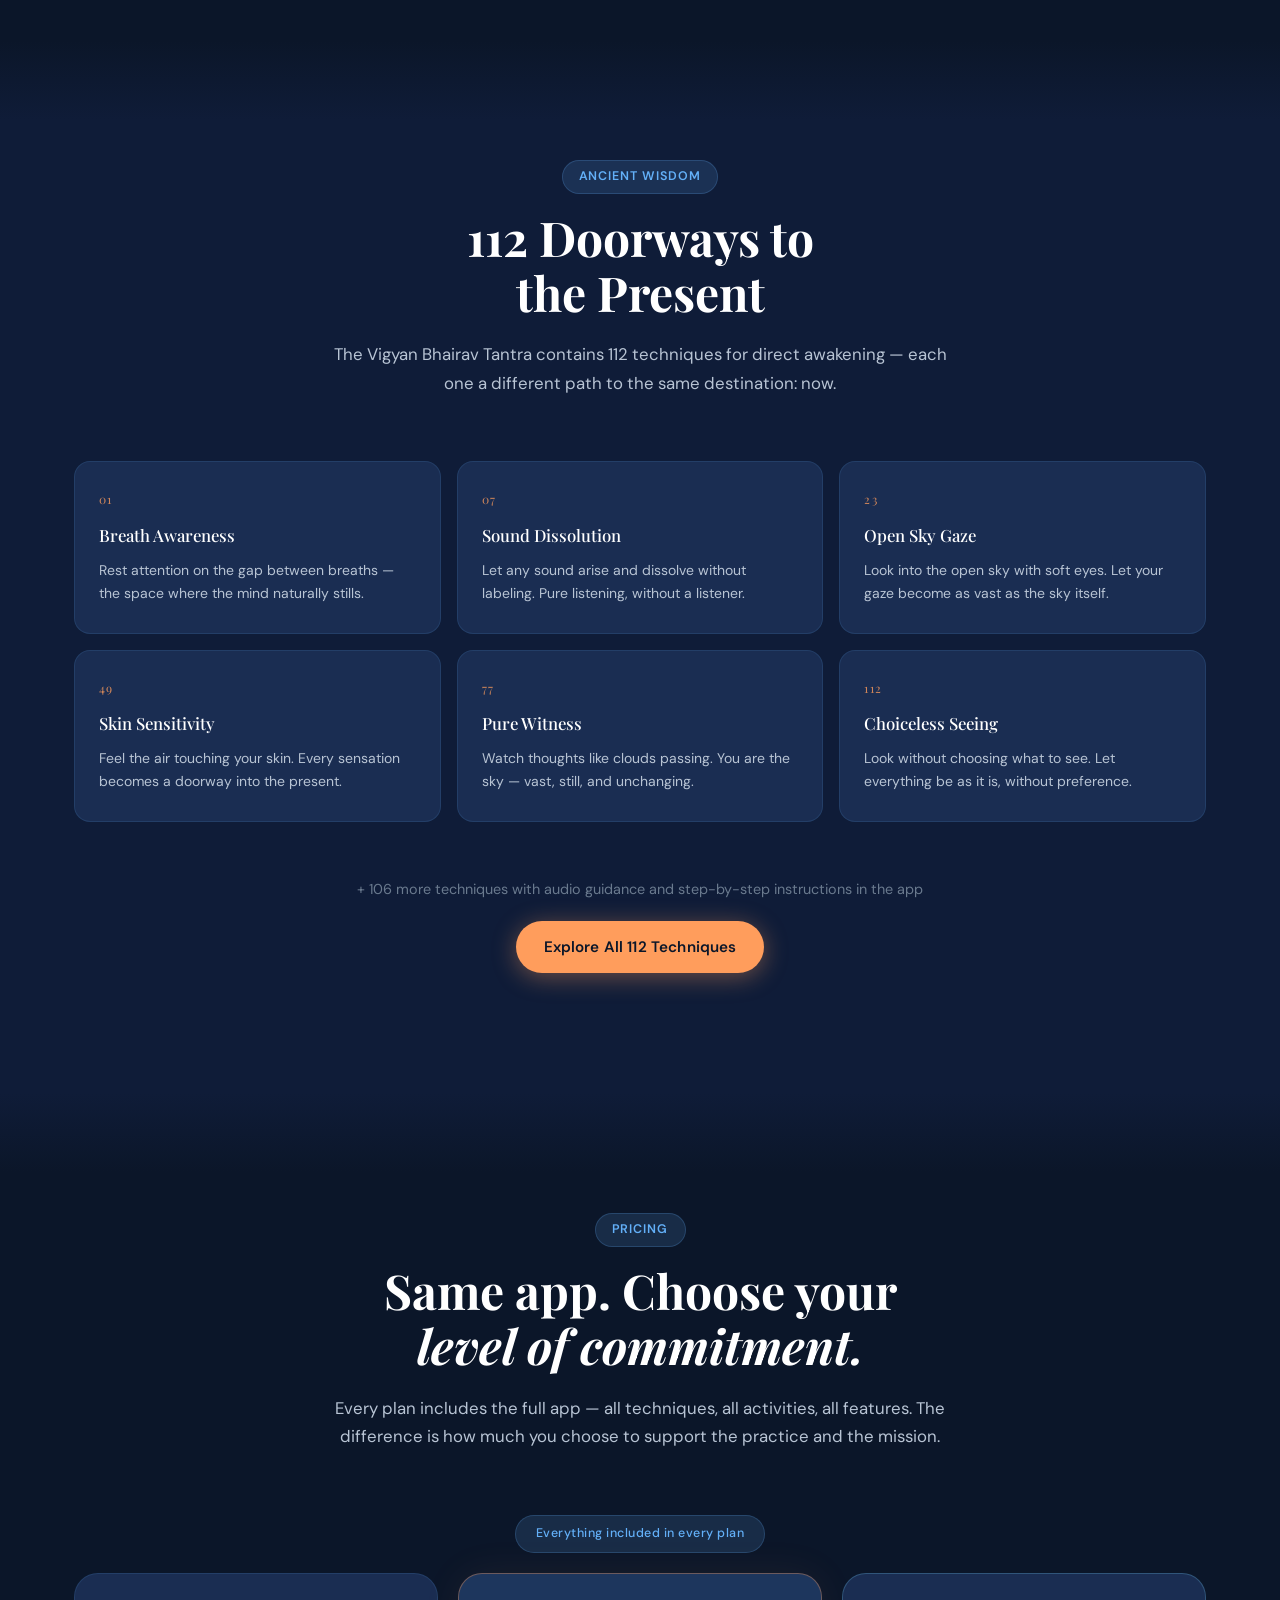
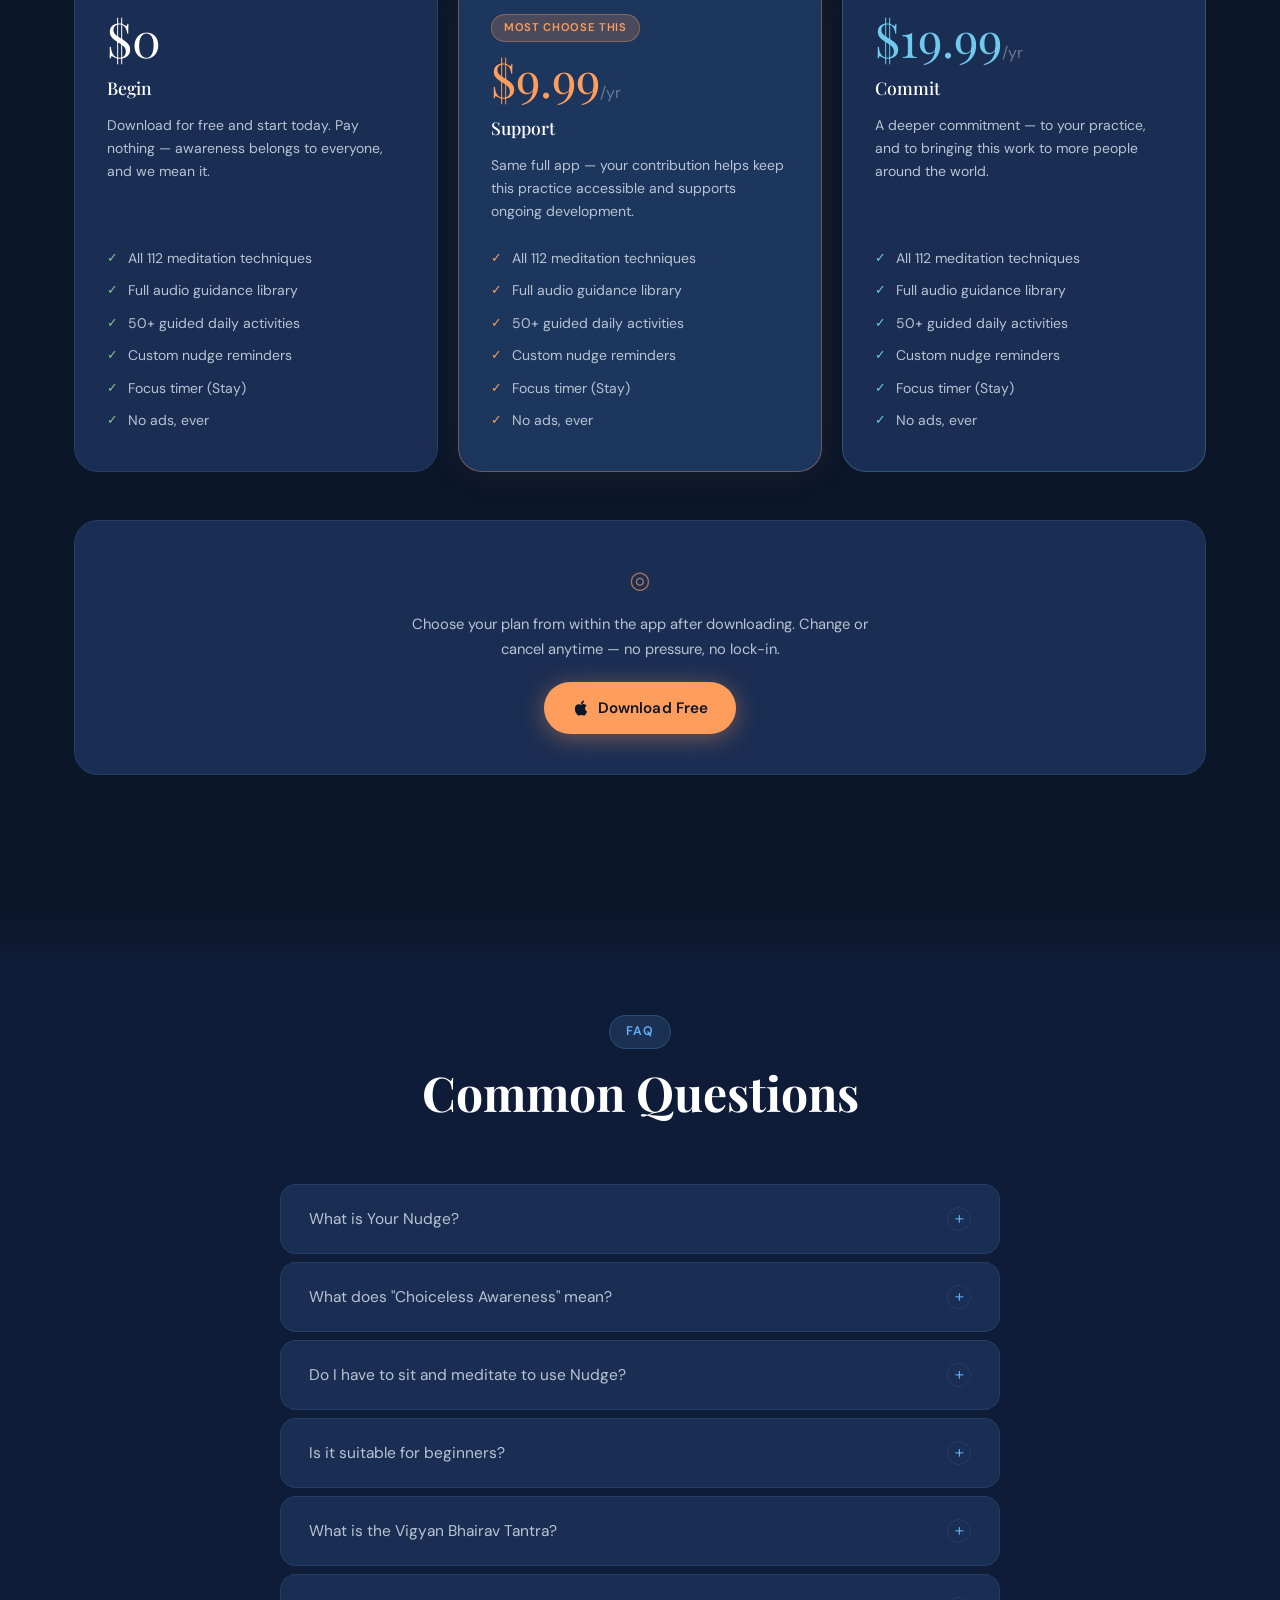
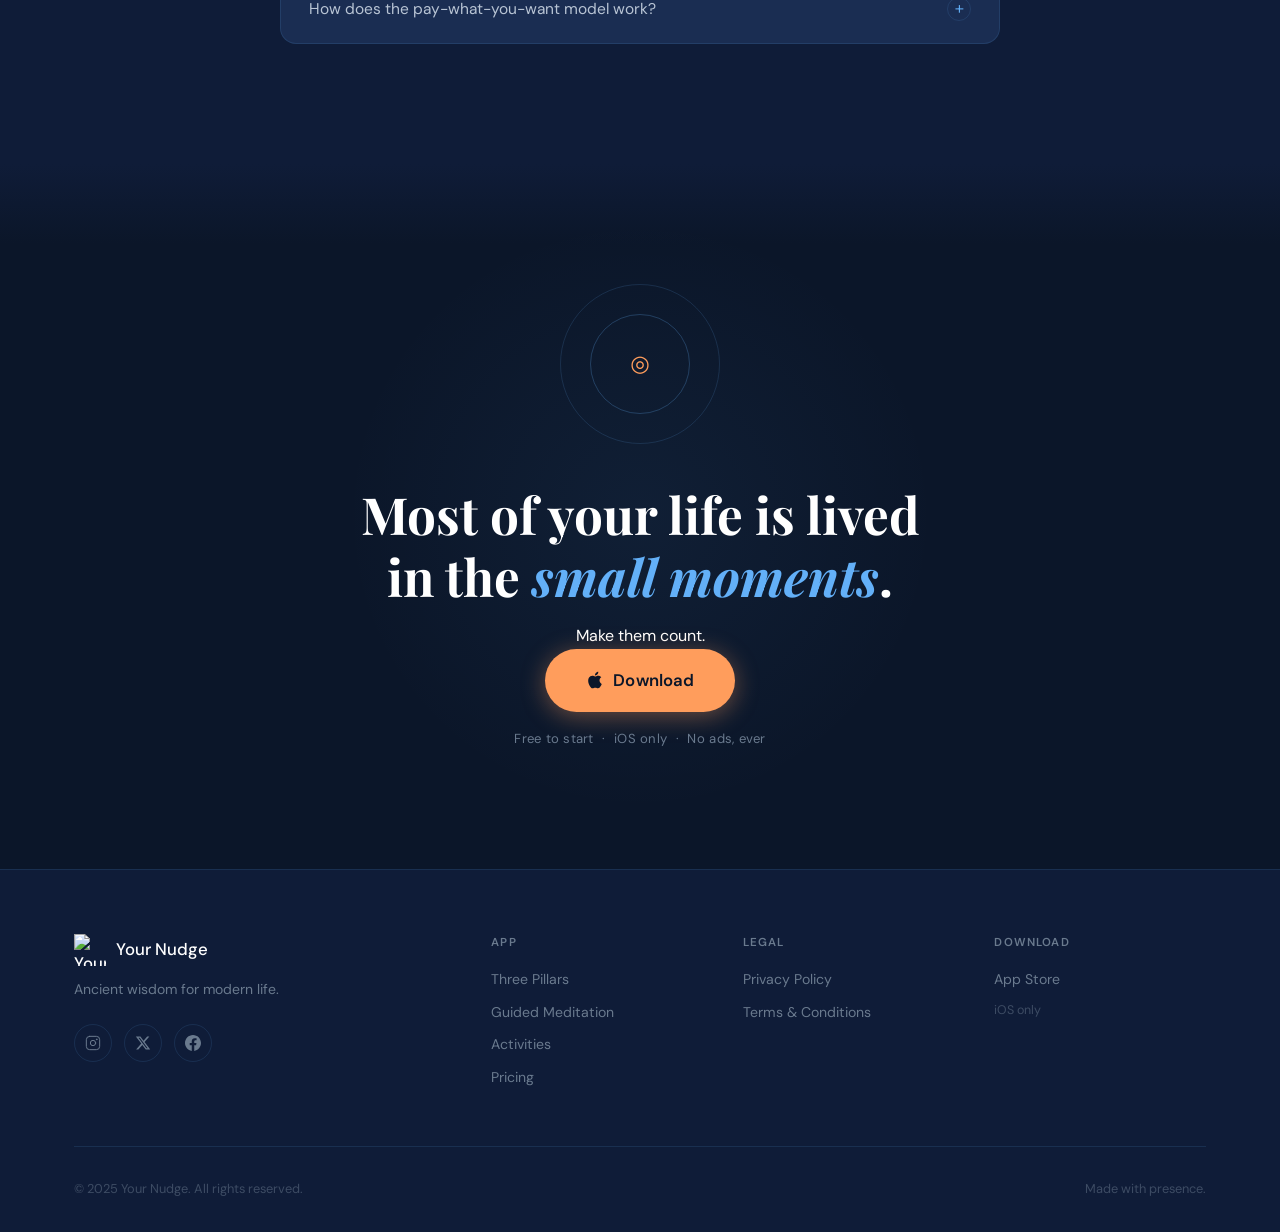
==== commit 60209e74: "Balance Stay section; alternate left/right across two-column sections - Stay section: replace two-ca" ====
--- a/index.html
+++ b/index.html
@@ -230,29 +230,31 @@
     <!-- STAY -->
     <section class="stay-section" id="stay">
       <div class="container">
-        <div class="section-head reveal">
-          <span class="tag">Stay</span>
-          <h2>Stay in the moment,<br />return when you drift</h2>
-          <p>Two simple tools to help you remain present — a quiet focus timer and gentle nudges that check in throughout your session.</p>
-        </div>
         <div class="stay__inner">
-          <div class="stay__cards reveal">
-            <div class="stay-card">
-              <div class="stay-card__icon">◷</div>
-              <h3>Focus Timer</h3>
-              <p>Set any session length — default is 30 minutes. A quiet, distraction-free presence timer that holds your intention without demanding your attention.</p>
-              <span class="stay-card__note">Adjustable by the minute</span>
-            </div>
-            <div class="stay-card reveal--d1">
-              <div class="stay-card__icon">◉</div>
-              <h3>Nudge Frequency</h3>
-              <p>Choose how often Nudge checks in. Each nudge delivers a gentle on-screen prompt and notification — a quiet invitation to return to the present.</p>
-              <span class="stay-card__note">Fully customisable</span>
+          <div class="stay__copy reveal">
+            <span class="tag">Stay</span>
+            <h2>Stay in the moment,<br />return when you drift</h2>
+            <p>A quiet session mode for sustained presence. Set your duration and nudge frequency — then simply begin.</p>
+            <div class="stay__features">
+              <div class="stay__feature">
+                <span class="stay__feature-icon">◷</span>
+                <div>
+                  <strong>Focus Timer</strong>
+                  <p>Any session length, 30 minutes by default. A silent, distraction-free timer that holds your intention quietly in the background.</p>
+                </div>
+              </div>
+              <div class="stay__feature">
+                <span class="stay__feature-icon">◉</span>
+                <div>
+                  <strong>Nudge Frequency</strong>
+                  <p>Choose how often Nudge checks in. Each nudge fires the "Still Focused?" prompt — a gentle moment to return if you've drifted.</p>
+                </div>
+              </div>
             </div>
           </div>
           <div class="stay__phone reveal reveal--d1">
             <div class="phone-wrap">
-              <img src="assets/screenshots/1OPGfT0k75Fnecw1njFlXpNsABW1YyZX-.png" alt="Your Nudge Stay session — active presence timer" class="phone-screenshot" />
+              <img src="assets/screenshots/still_focused.png" alt="Your Nudge — Still Focused? nudge prompt" class="phone-screenshot" />
             </div>
           </div>
         </div>
--- a/css/styles.css
+++ b/css/styles.css
@@ -607,65 +607,58 @@
   gap: 80px;
   align-items: center;
 }
-.stay__cards {
+.stay__copy .tag { margin-bottom: 20px; }
+.stay__copy h2 {
+  font-family: var(--ff-serif);
+  font-size: clamp(2rem, 3.5vw, 2.6rem);
+  line-height: 1.2;
+  color: var(--white);
+  margin-bottom: 20px;
+}
+.stay__copy > p {
+  color: var(--text-mid);
+  font-size: 1rem;
+  line-height: 1.75;
+  margin-bottom: 32px;
+}
+.stay__features {
   display: flex;
   flex-direction: column;
-  gap: 20px;
-}
-.stay__phone {
-  display: flex;
-  justify-content: center;
-  align-items: center;
-}
-.stay__grid {
-  display: grid;
-  grid-template-columns: repeat(2, 1fr);
-  gap: 24px;
-  max-width: 800px;
-  margin: 0 auto;
-}
-.stay-card {
-  background: var(--bg-card);
-  border: 1px solid var(--border);
-  border-radius: var(--r-lg);
-  padding: 48px 40px;
-  text-align: center;
-  display: flex;
-  flex-direction: column;
-  align-items: center;
-  gap: 16px;
-  transition: transform 0.3s var(--ease-out), border-color 0.3s, box-shadow 0.3s;
-}
-.stay-card:hover {
-  transform: translateY(-4px);
-  border-color: rgba(99,176,248,0.25);
-  box-shadow: var(--shadow-md);
-}
-.stay-card__icon {
-  font-size: 2.4rem;
+  gap: 28px;
+}
+.stay__feature {
+  display: flex;
+  gap: 18px;
+  align-items: flex-start;
+}
+.stay__feature-icon {
+  font-size: 1.3rem;
   color: var(--blue);
   opacity: 0.8;
+  flex-shrink: 0;
+  width: 32px;
+  text-align: center;
+  padding-top: 3px;
   line-height: 1;
 }
-.stay-card h3 {
-  font-family: var(--ff-serif);
-  font-size: 1.5rem;
-  font-weight: 400;
-  color: var(--white);
-}
-.stay-card p {
-  font-size: 0.95rem;
-  color: var(--text-mid);
-  line-height: 1.75;
-}
-.stay-card__note {
-  font-size: 0.72rem;
-  color: var(--blue);
-  letter-spacing: 0.08em;
-  text-transform: uppercase;
-  font-weight: 600;
-  opacity: 0.7;
-  margin-top: 4px;
+.stay__feature strong {
+  display: block;
+  font-family: var(--ff-serif);
+  font-size: 1.05rem;
+  color: var(--white);
+  font-weight: 500;
+  margin-bottom: 6px;
+}
+.stay__feature p {
+  font-size: 0.9rem;
+  color: var(--text-mid);
+  line-height: 1.7;
+  margin: 0;
+}
+.stay__phone {
+  display: flex;
+  justify-content: center;
+  align-items: center;
 }
 
 /* "More" chip as a link */
@@ -874,11 +867,12 @@
   font-weight: 500;
 }
 
-/* Phone / Screenshot */
+/* Phone / Screenshot — order: -1 puts phone left on desktop and top on mobile */
 .activities__phone {
   display: flex;
   justify-content: center;
   align-items: center;
+  order: -1;
 }
 .phone-wrap {
   position: relative;
@@ -1291,7 +1285,6 @@
 
   .stay__inner { grid-template-columns: 1fr; gap: 40px; }
   .stay__phone { order: -1; }
-  .stay__grid { grid-template-columns: 1fr; max-width: 480px; }
 
   .plans { grid-template-columns: 1fr; max-width: 480px; margin-left: auto; margin-right: auto; }
 }
@@ -1331,7 +1324,6 @@
   .features, .techniques, .pricing, .cta-final { padding: 72px 0; }
   .philosophy, .activities, .faq, .meditation-section, .stay-section { padding: 72px 0; }
   .section-head { margin-bottom: 48px; }
-  .stay-card { padding: 36px 28px; }
 
   .fcard { padding: 32px 24px; }
   .plan { padding: 32px 24px; }
@@ -1361,8 +1353,6 @@
   .features, .techniques, .pricing, .cta-final { padding: 64px 0; }
   .philosophy, .activities, .faq, .meditation-section, .stay-section { padding: 64px 0; }
   .section-head { margin-bottom: 40px; }
-  .stay-card { padding: 28px 20px; }
-  .stay-card__icon { font-size: 2rem; }
 
   .techniques__grid { grid-template-columns: 1fr; }
 
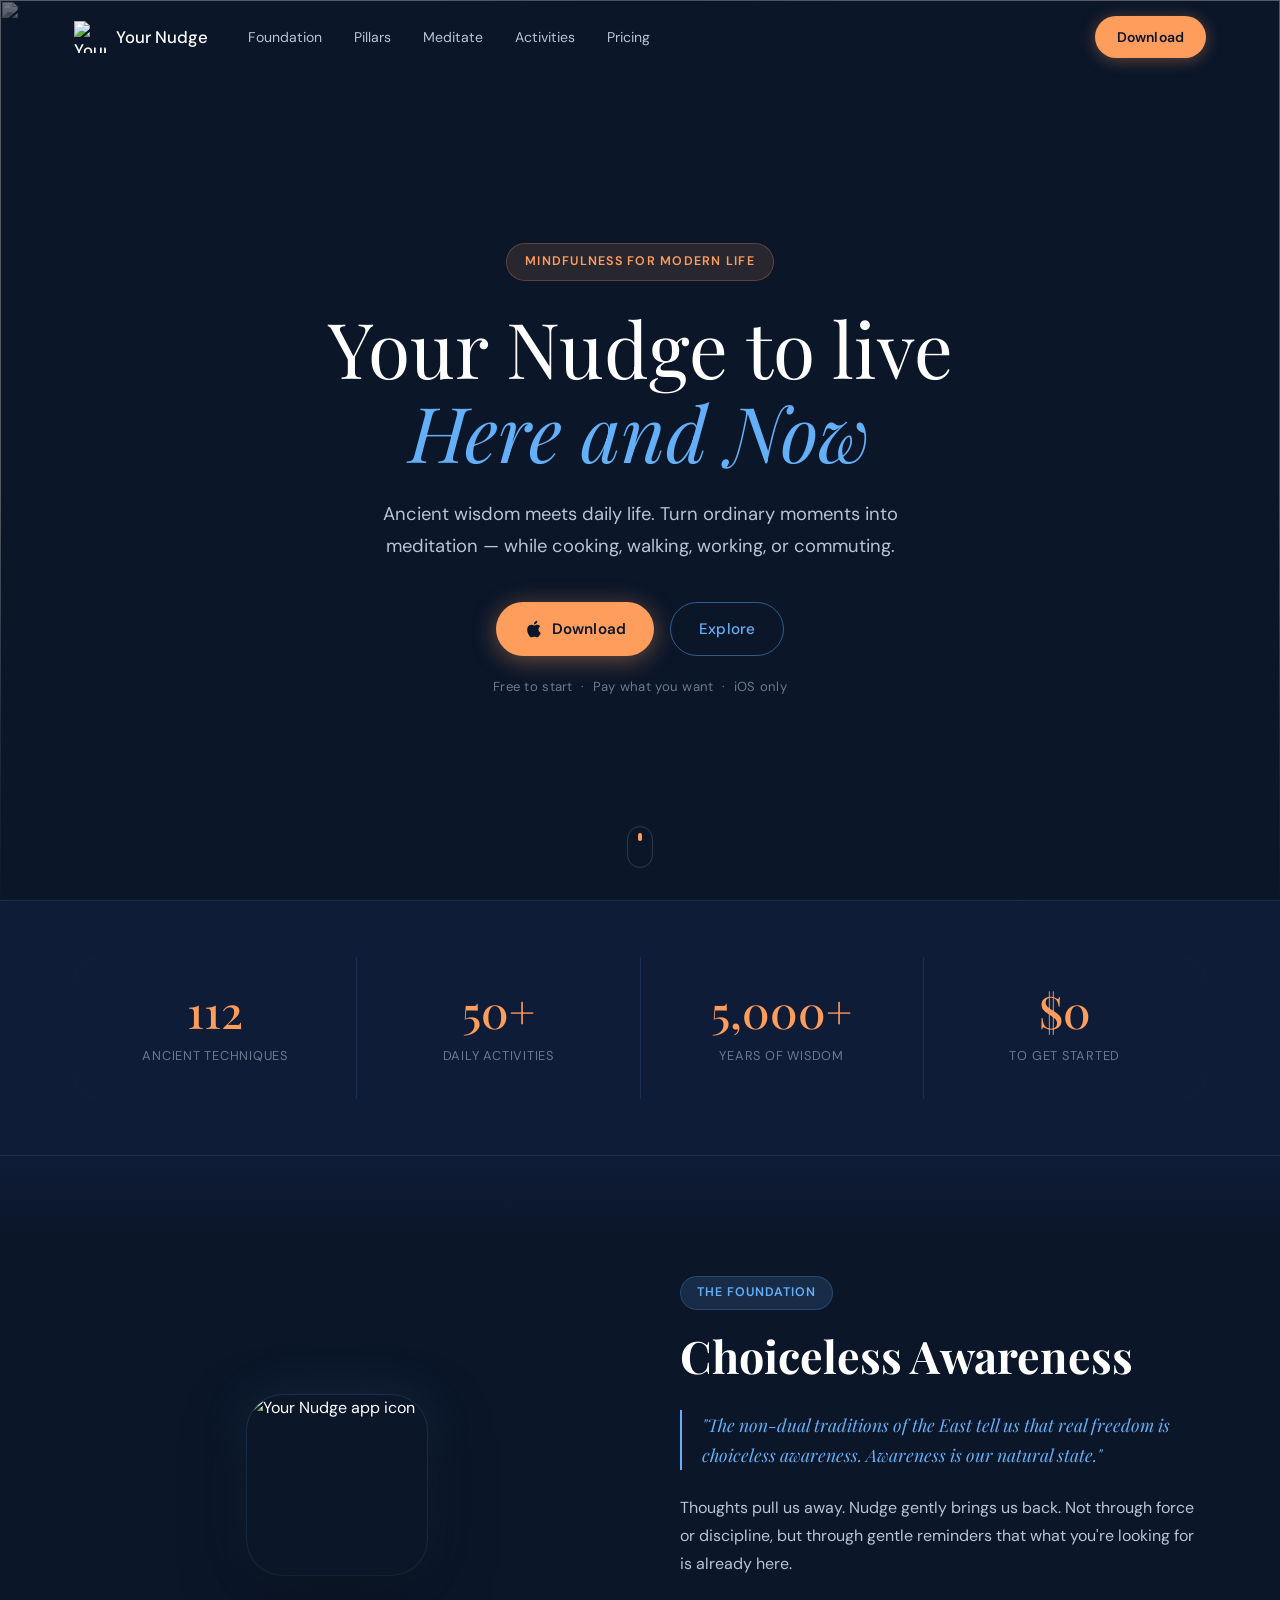
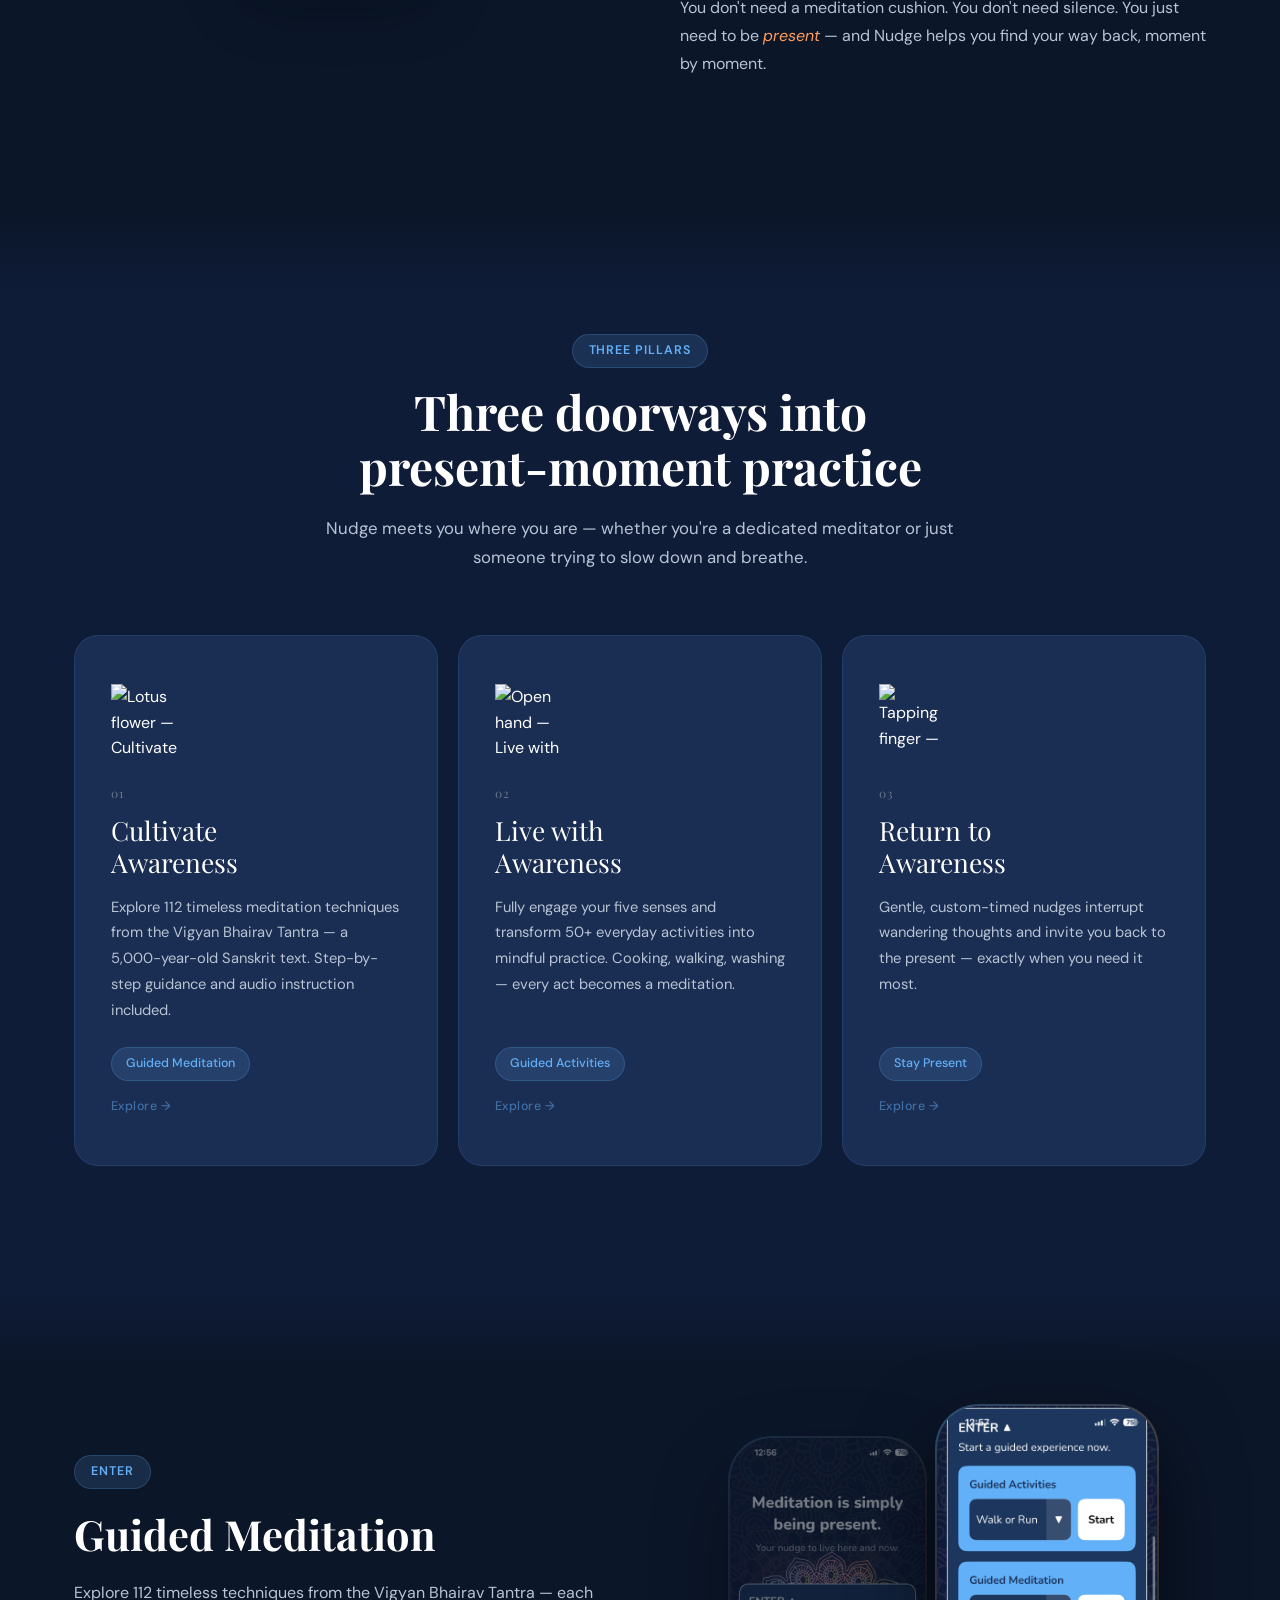
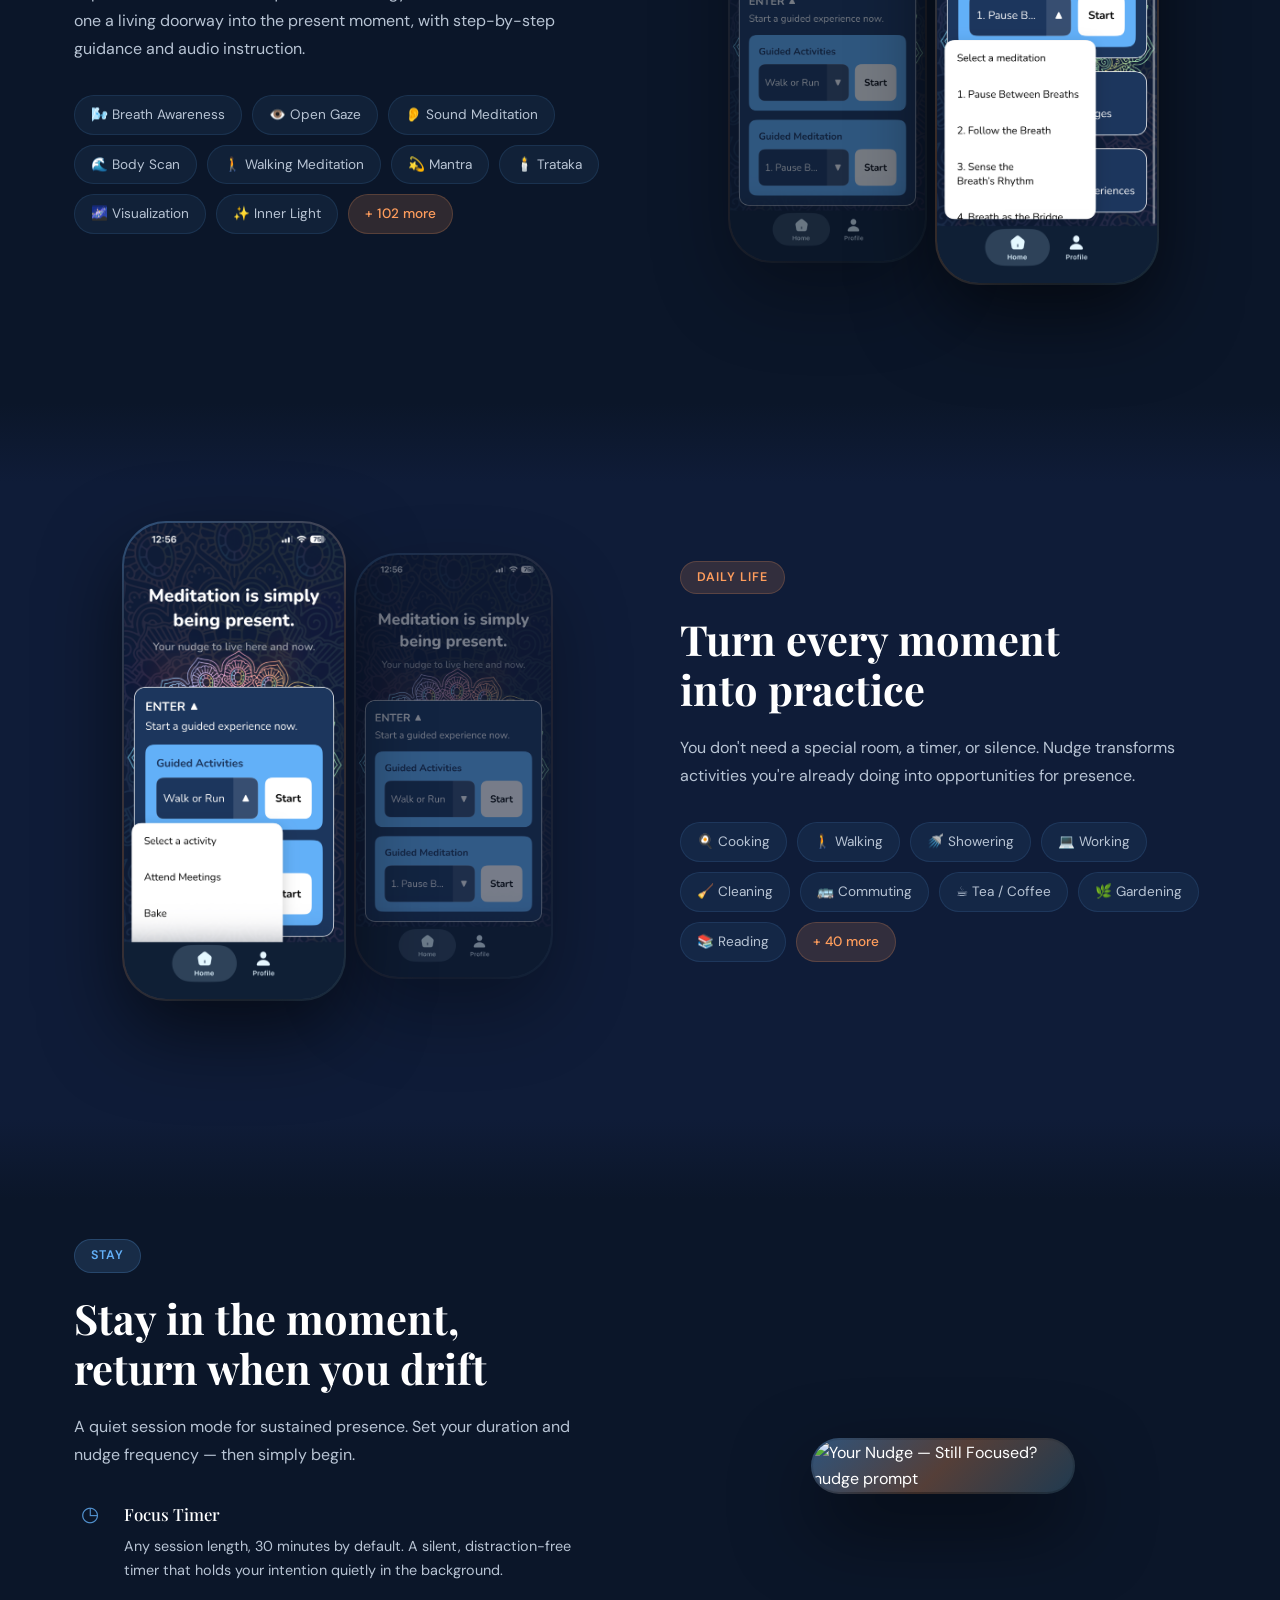
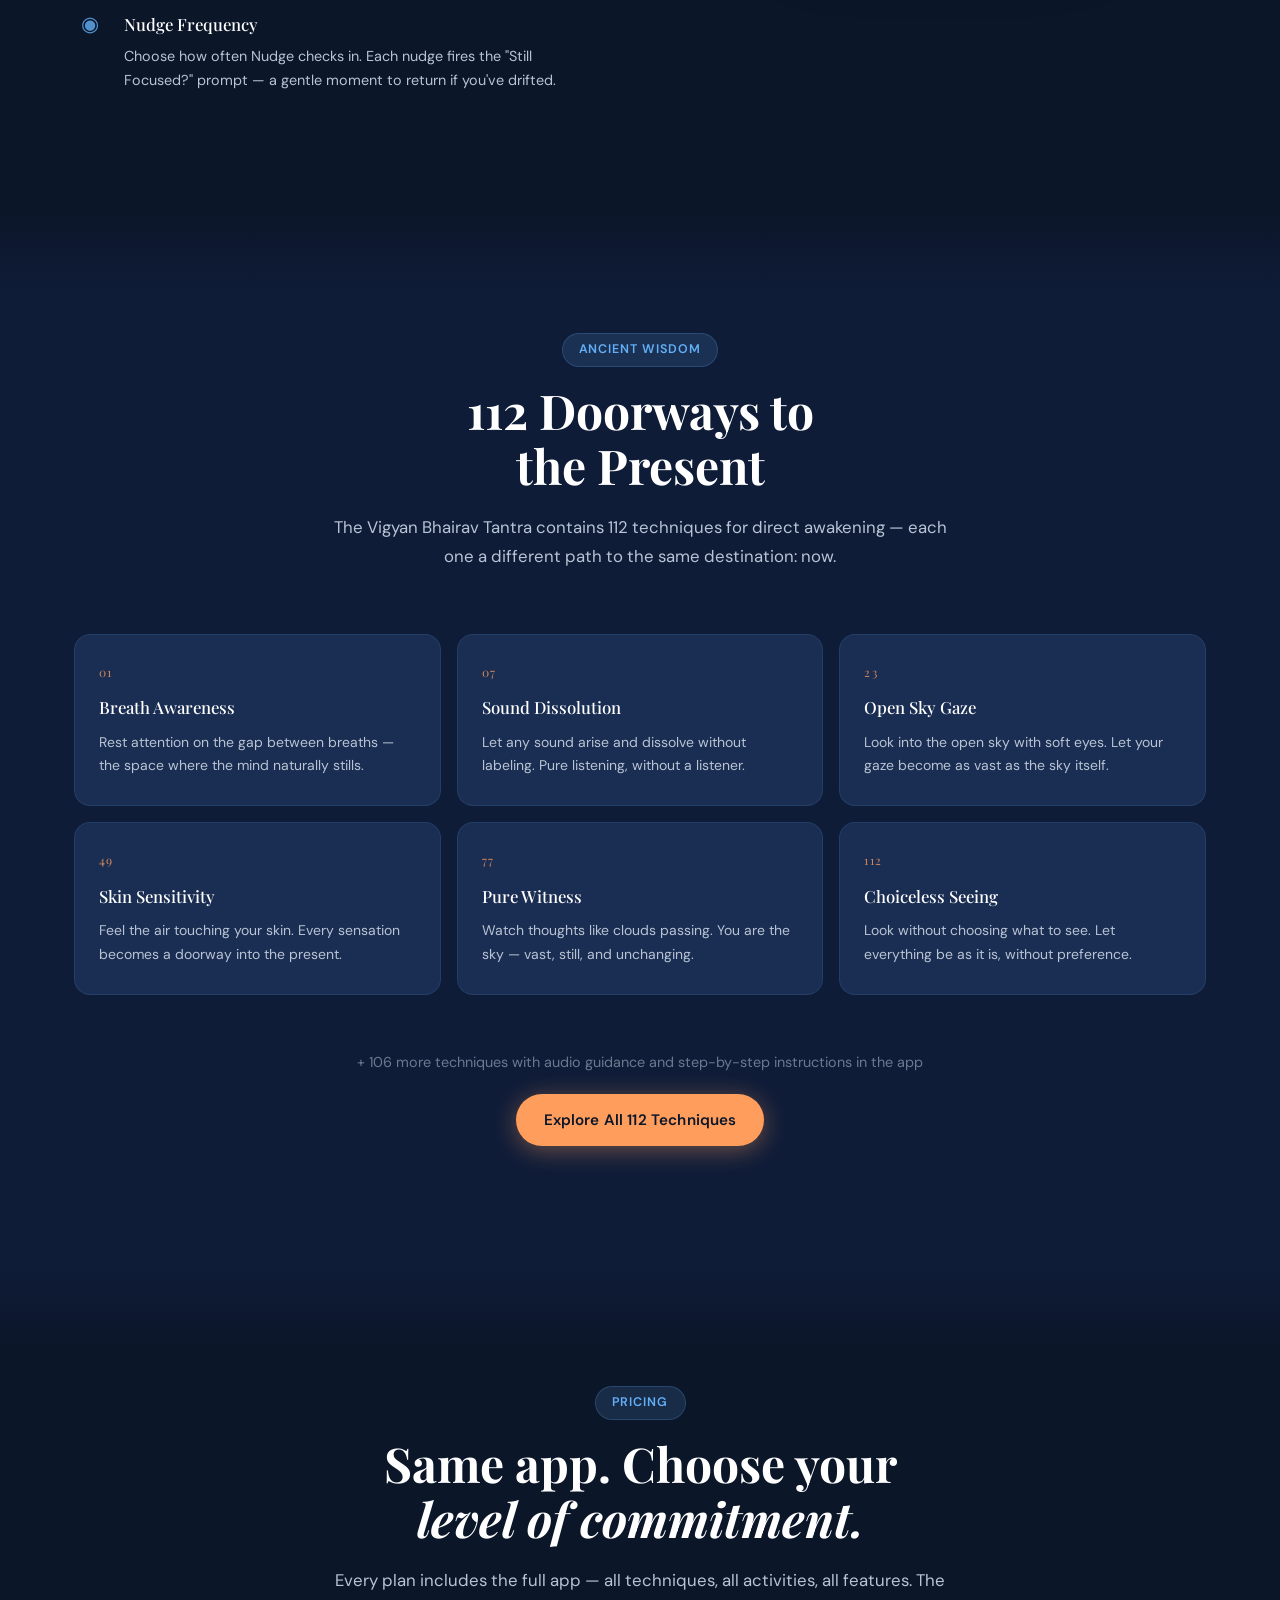
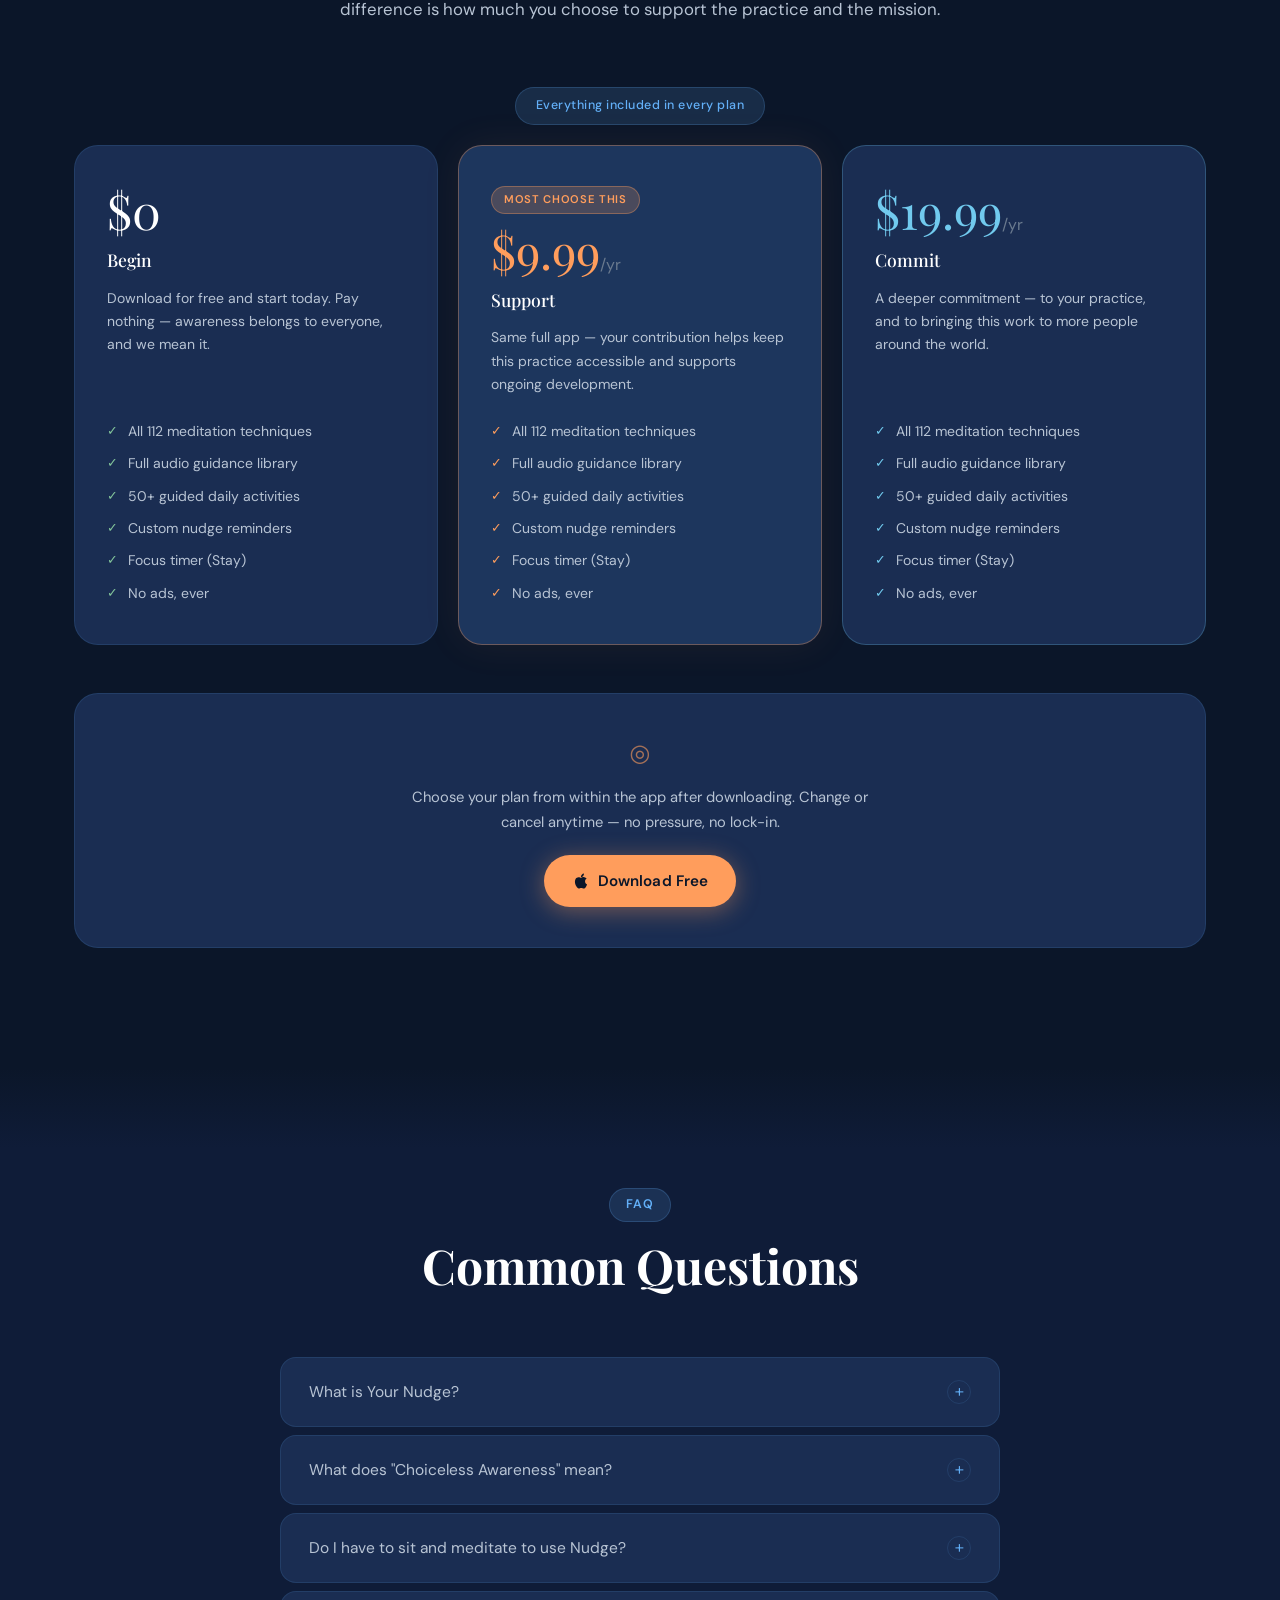
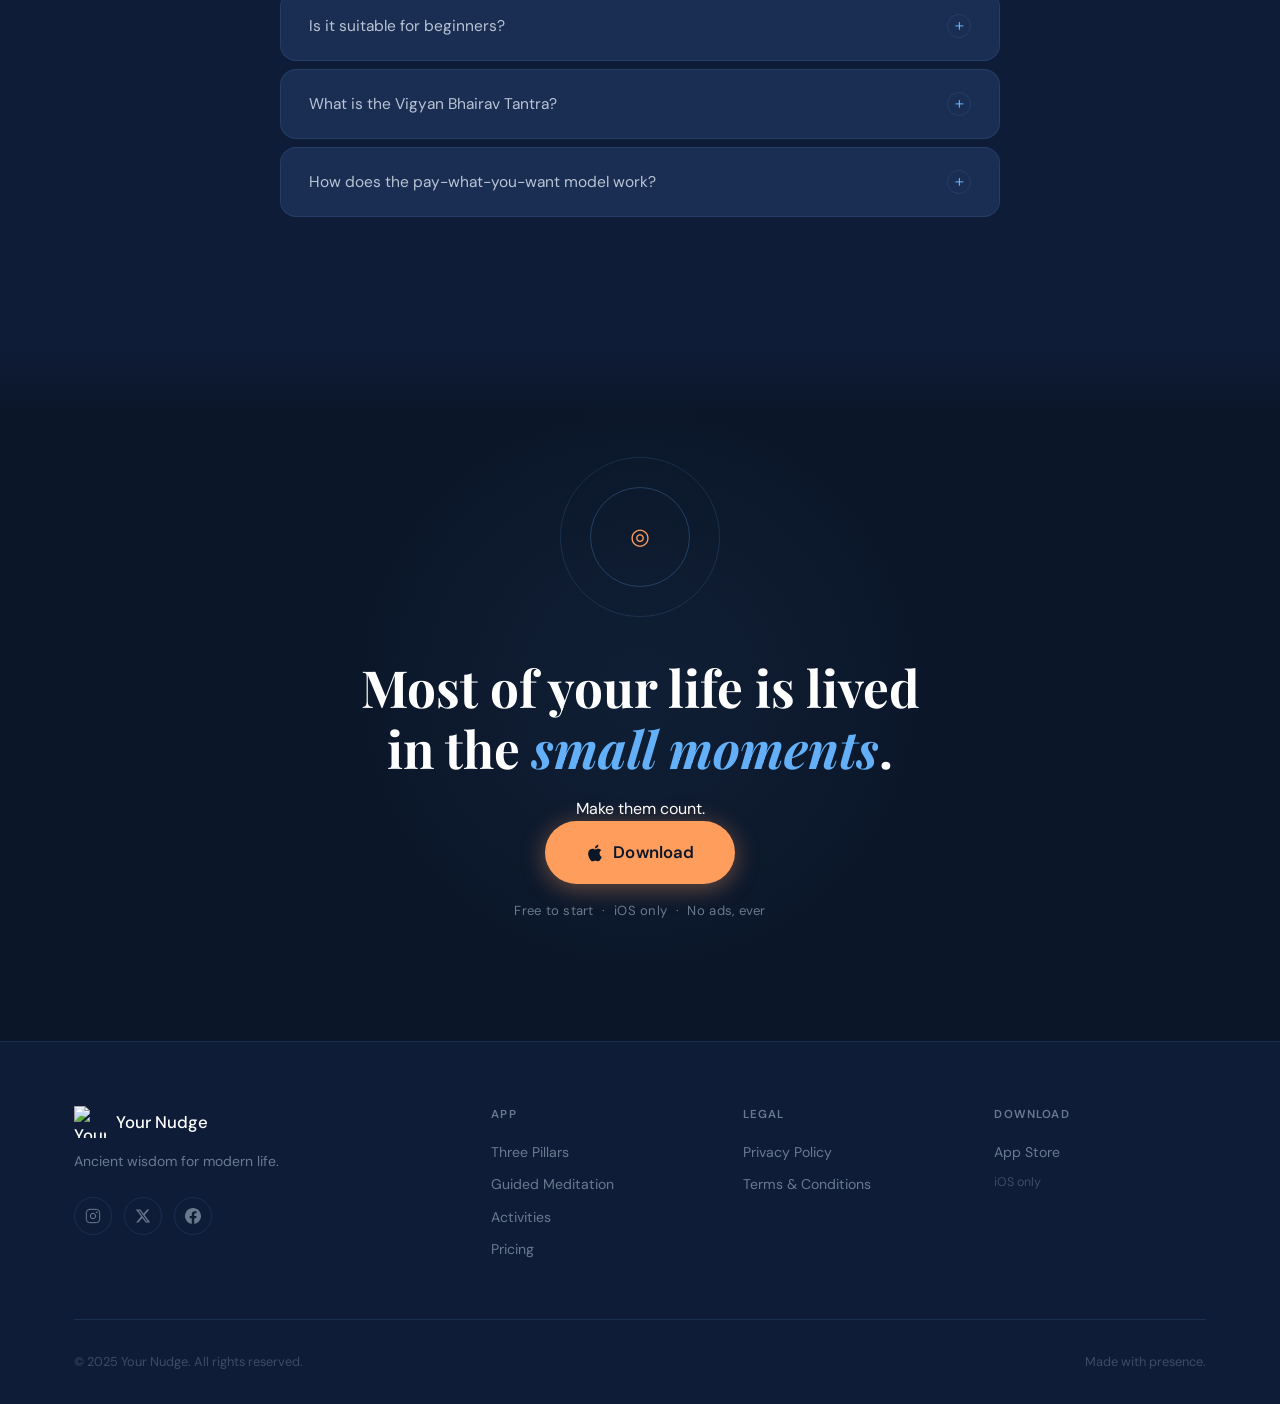
==== commit 9b3f13c3: "Add correct screenshots for Guided Meditation and Guided Activities - Copy IMG_9068/9069/9070 from O" ====
--- a/index.html
+++ b/index.html
@@ -189,8 +189,13 @@
             </div>
           </div>
           <div class="meditation__phone reveal reveal--d1">
-            <div class="phone-wrap">
-              <img src="assets/screenshot_return.png" alt="Your Nudge app guided meditation screen" class="phone-screenshot" />
+            <div class="phones-pair">
+              <div class="phone-wrap phone-wrap--back">
+                <img src="assets/screenshots/IMG_9068.png" alt="Your Nudge Enter screen" class="phone-screenshot" />
+              </div>
+              <div class="phone-wrap phone-wrap--front">
+                <img src="assets/screenshots/IMG_9070.png" alt="Your Nudge — select a meditation technique" class="phone-screenshot" />
+              </div>
             </div>
           </div>
         </div>
@@ -219,8 +224,13 @@
             </div>
           </div>
           <div class="activities__phone reveal reveal--d1">
-            <div class="phone-wrap">
-              <img src="assets/screenshot_home.png" alt="Your Nudge app home screen showing meditation options" class="phone-screenshot" />
+            <div class="phones-pair">
+              <div class="phone-wrap phone-wrap--front">
+                <img src="assets/screenshots/IMG_9069.png" alt="Your Nudge — select a daily activity" class="phone-screenshot" />
+              </div>
+              <div class="phone-wrap phone-wrap--back">
+                <img src="assets/screenshots/IMG_9068.png" alt="Your Nudge Enter screen" class="phone-screenshot" />
+              </div>
             </div>
           </div>
         </div>
--- a/css/styles.css
+++ b/css/styles.css
@@ -895,6 +895,27 @@
   box-shadow: 0 32px 80px rgba(0,0,0,0.6);
 }
 
+/* Two-phone pair layout */
+.phones-pair {
+  display: flex;
+  align-items: flex-start;
+  justify-content: center;
+  gap: 12px;
+}
+.phone-wrap--front {
+  width: 220px;
+  flex-shrink: 0;
+  z-index: 1;
+}
+.phone-wrap--back {
+  width: 195px;
+  flex-shrink: 0;
+  margin-top: 32px;
+  opacity: 0.55;
+  filter: brightness(0.8);
+  z-index: 0;
+}
+
 /* ============================================================
    PRICING — Three Plans
    ============================================================ */
@@ -1282,6 +1303,9 @@
 
   .meditation__inner { grid-template-columns: 1fr; gap: 40px; }
   .meditation__phone { order: -1; }
+  .phone-wrap--back { display: none; }
+  .phones-pair { display: block; }
+  .phones-pair .phone-wrap--front { width: 220px; margin: 0 auto; }
 
   .stay__inner { grid-template-columns: 1fr; gap: 40px; }
   .stay__phone { order: -1; }
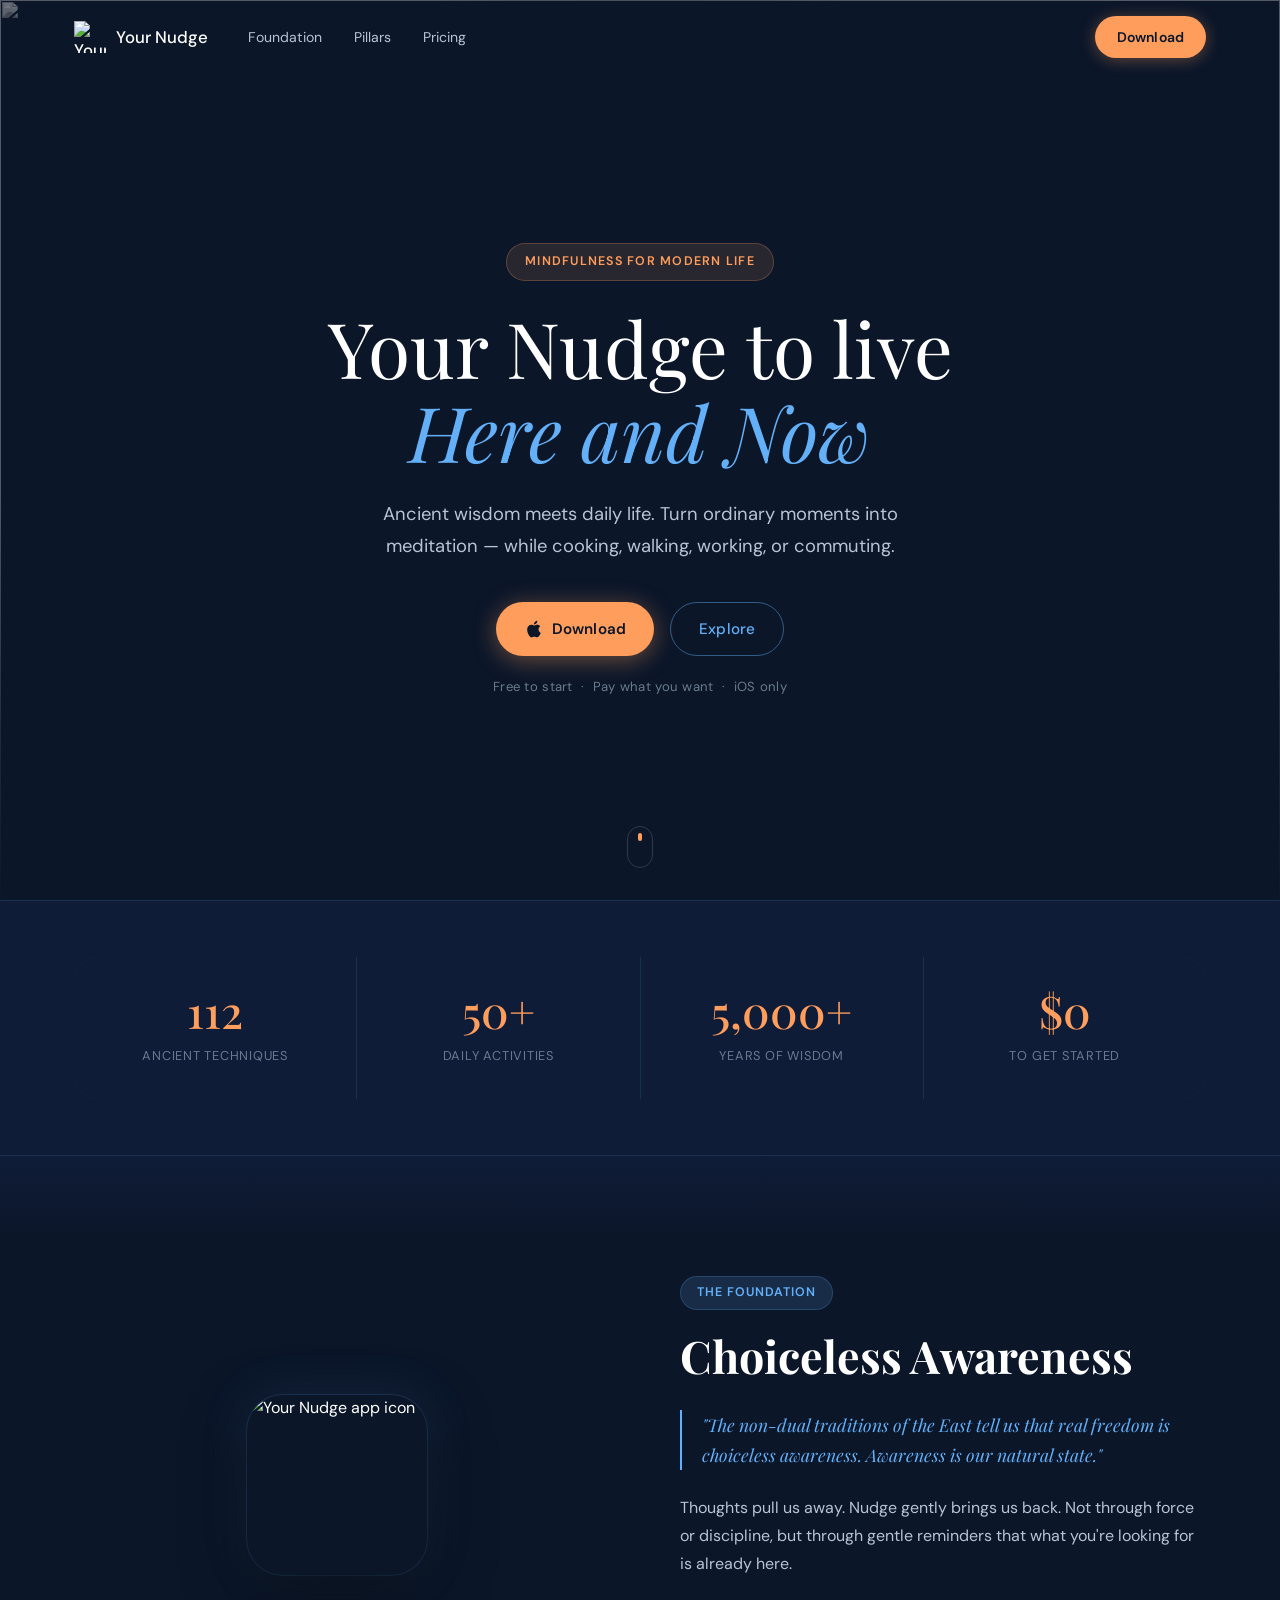
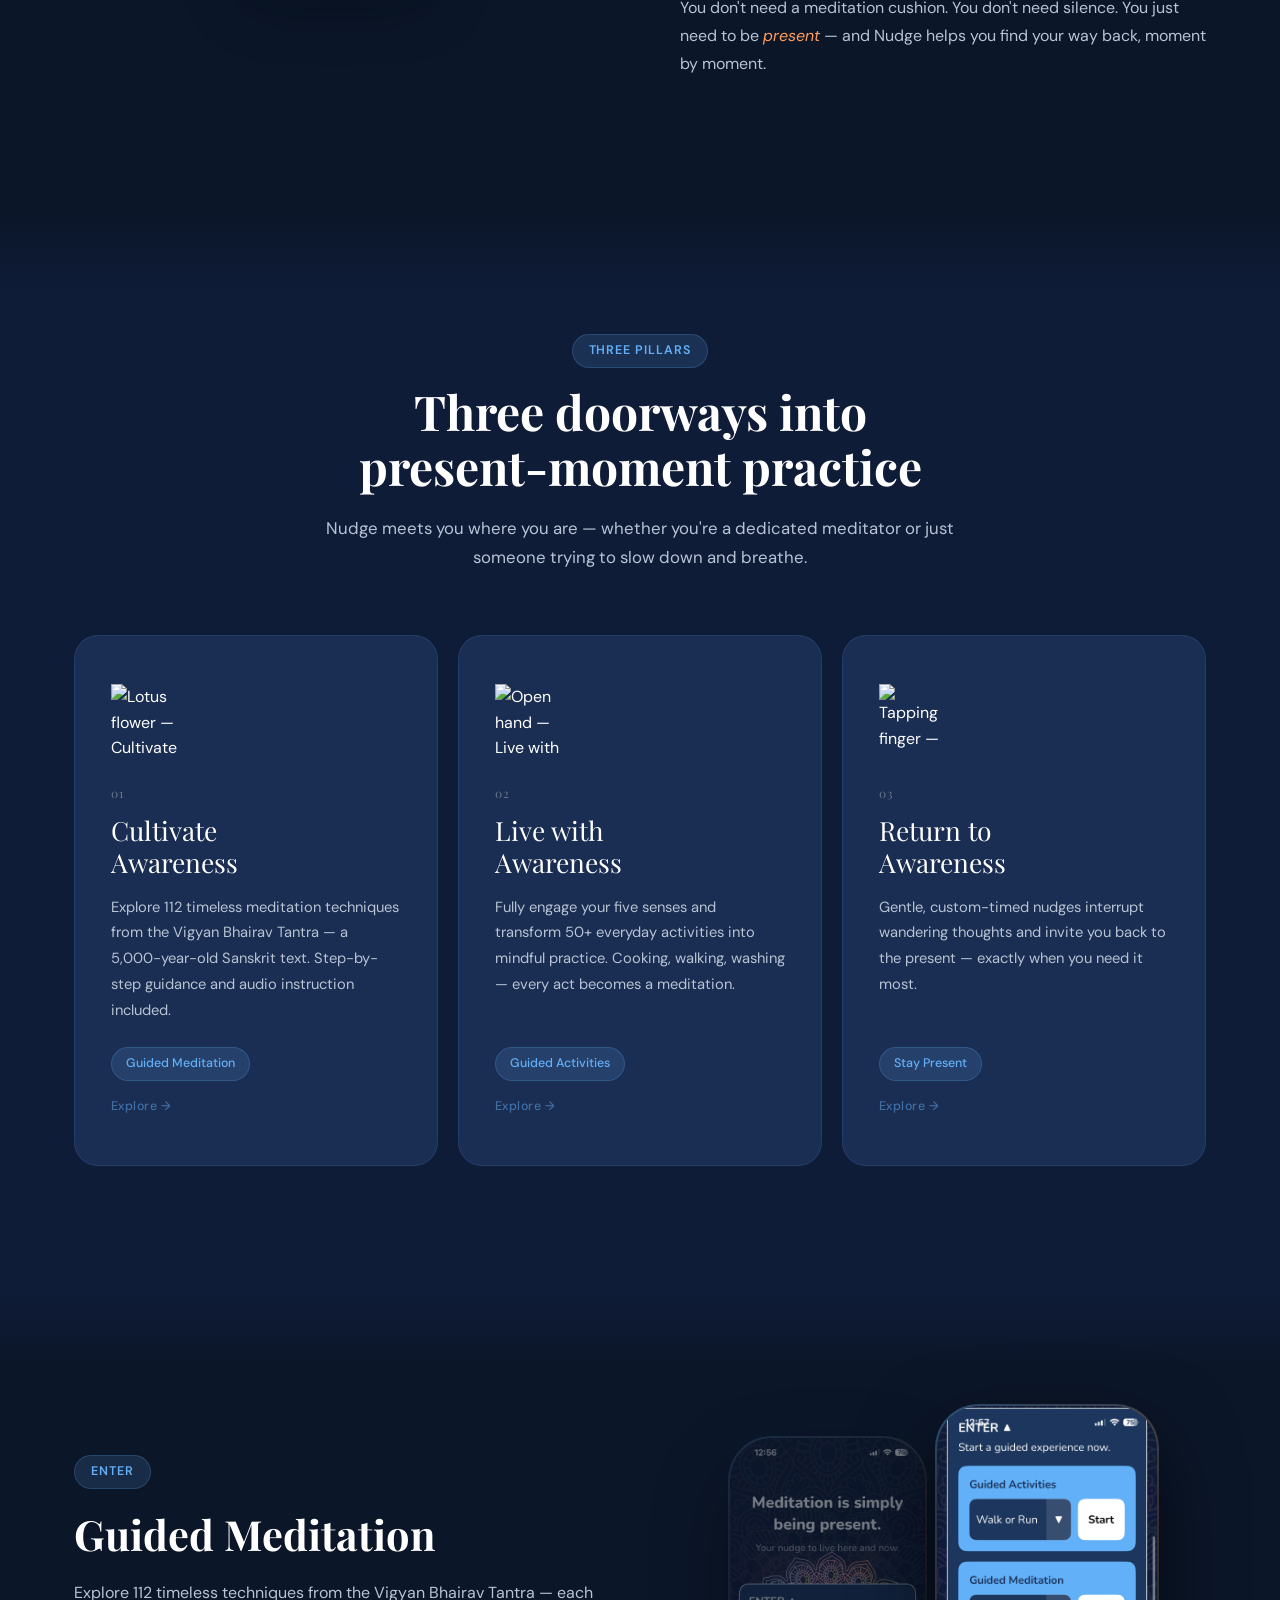
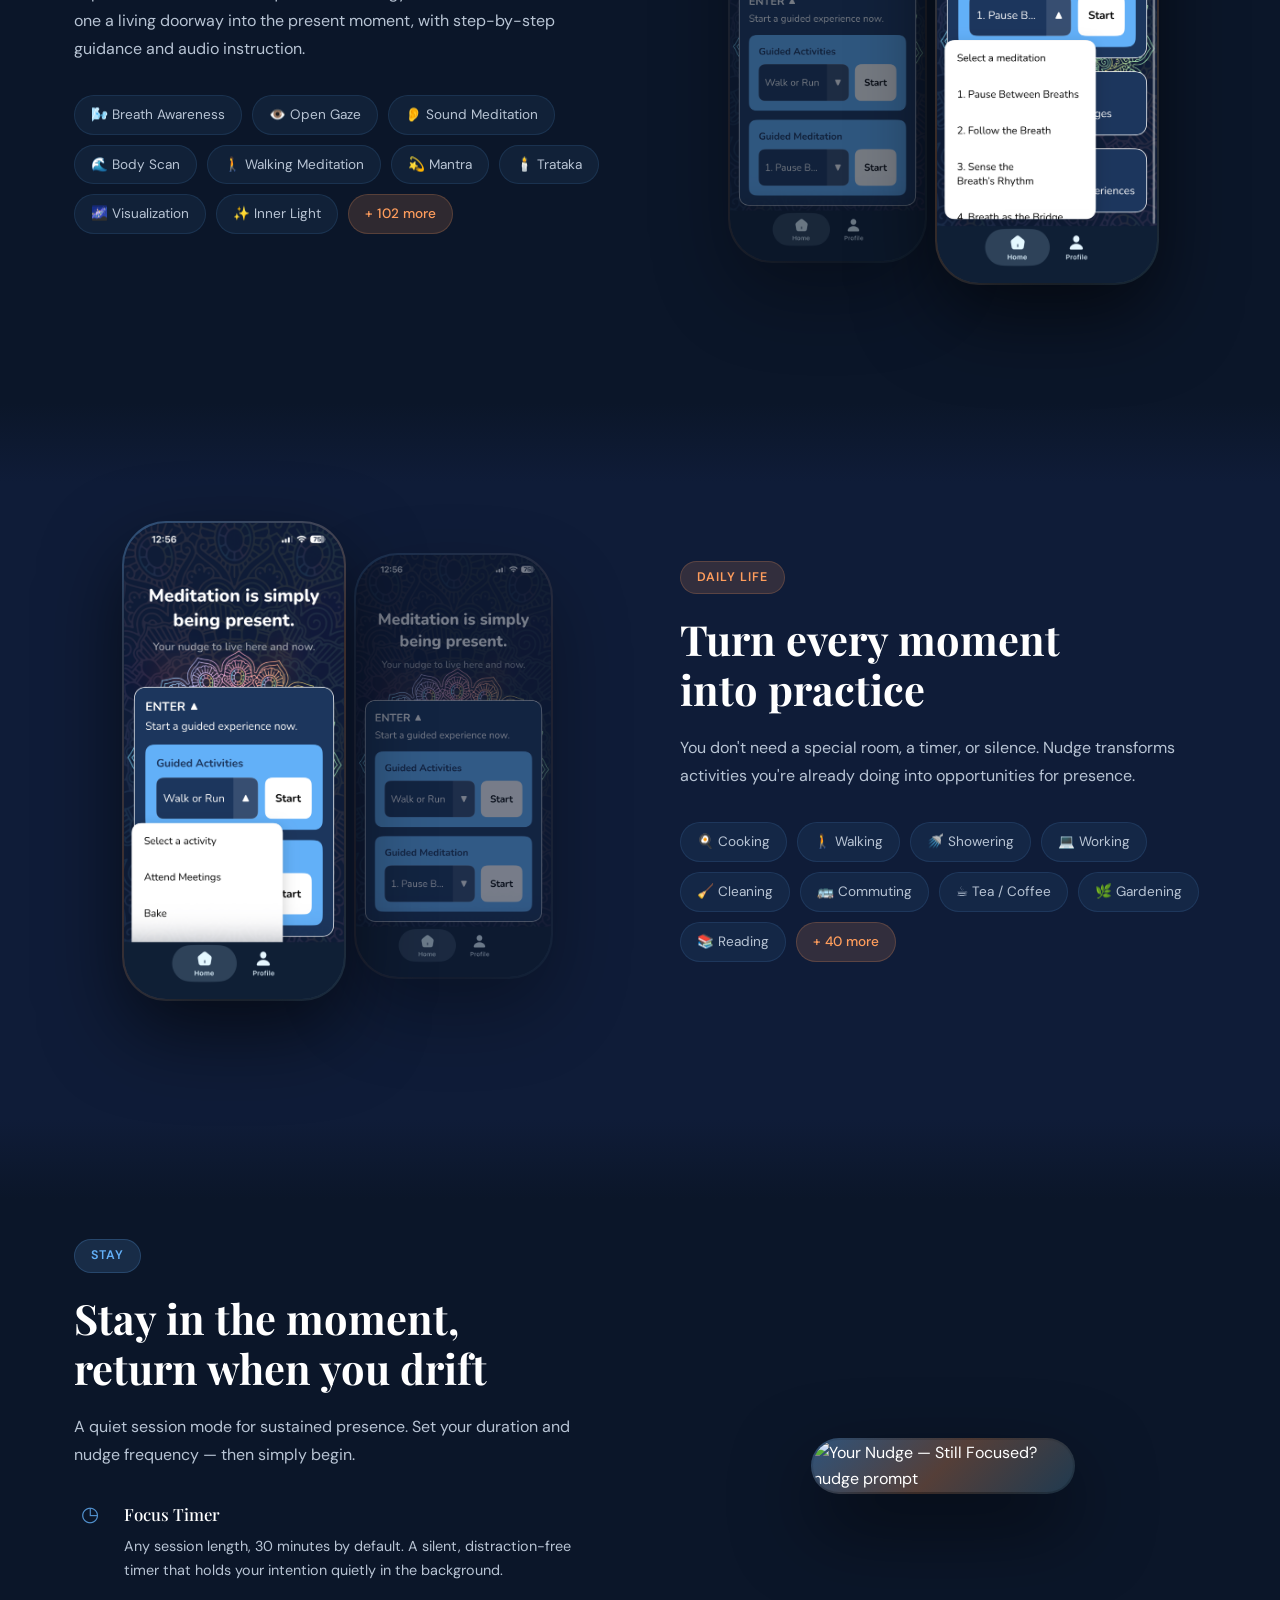
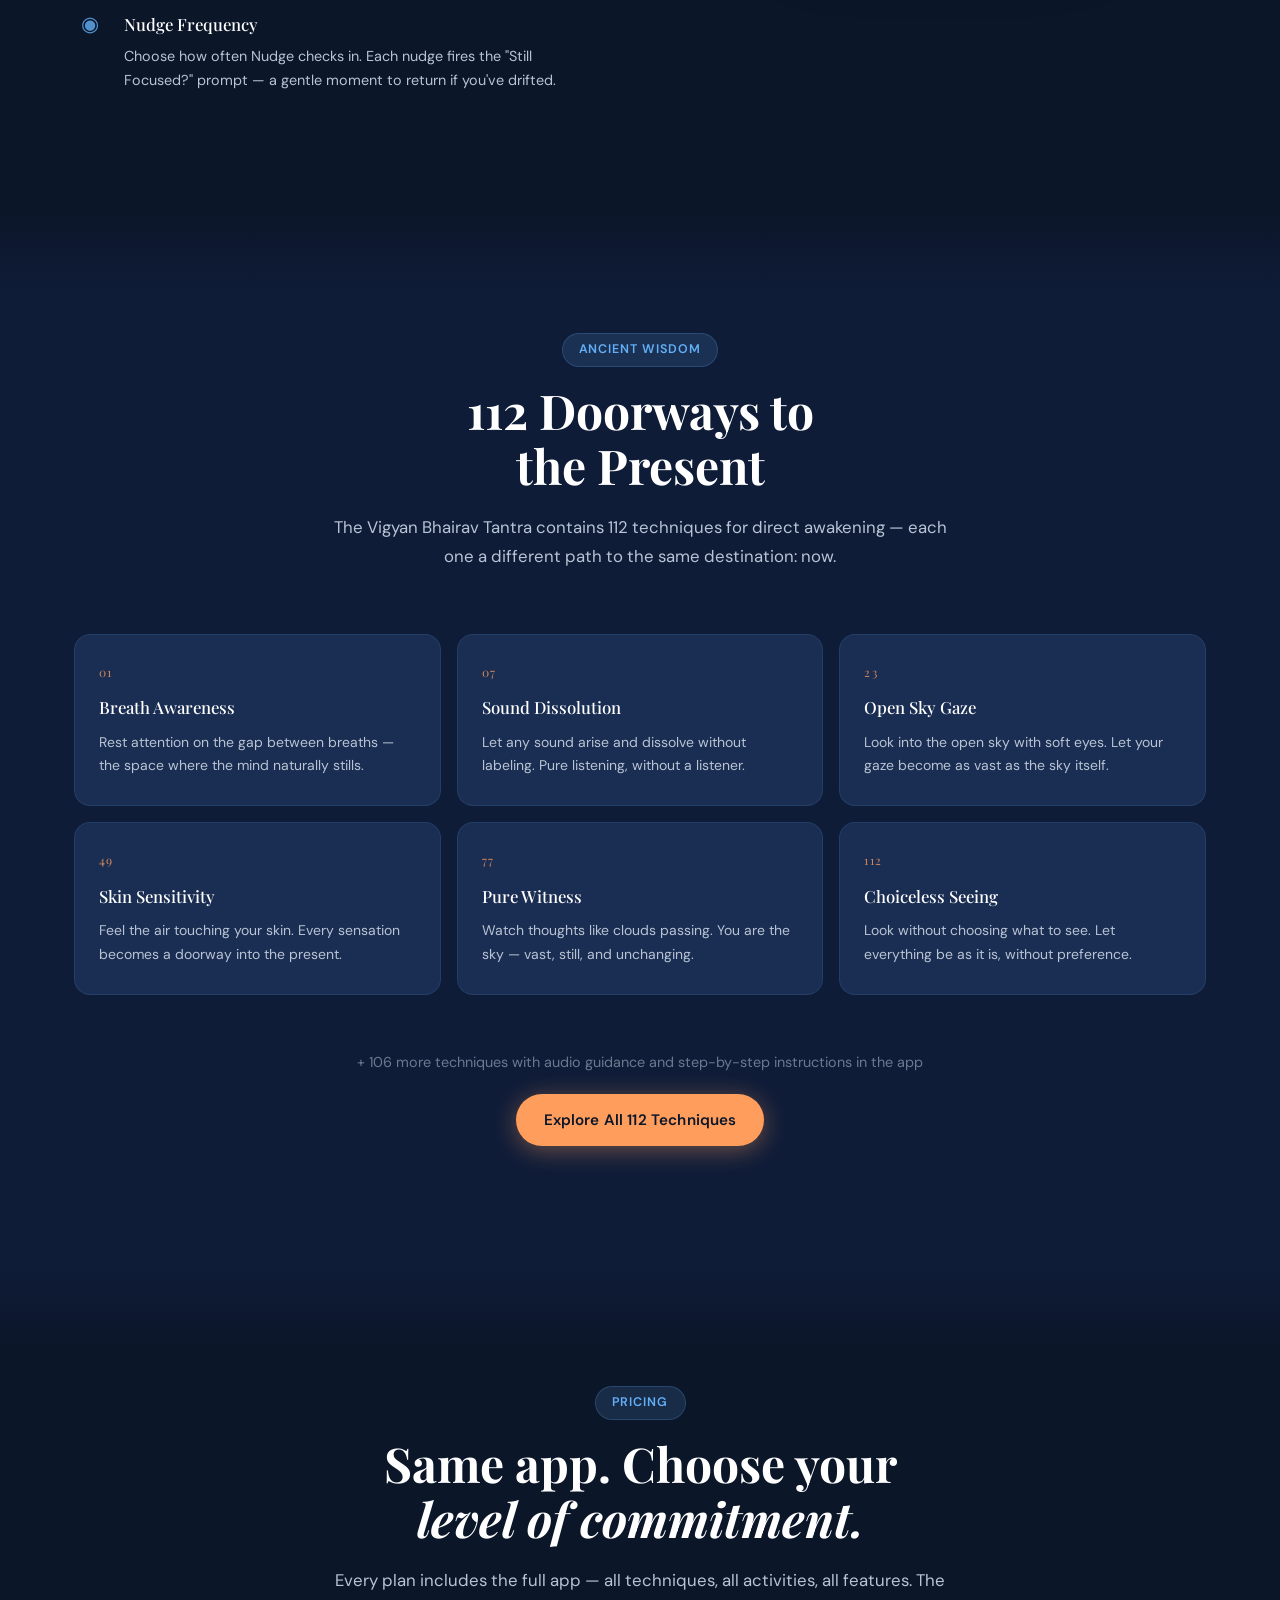
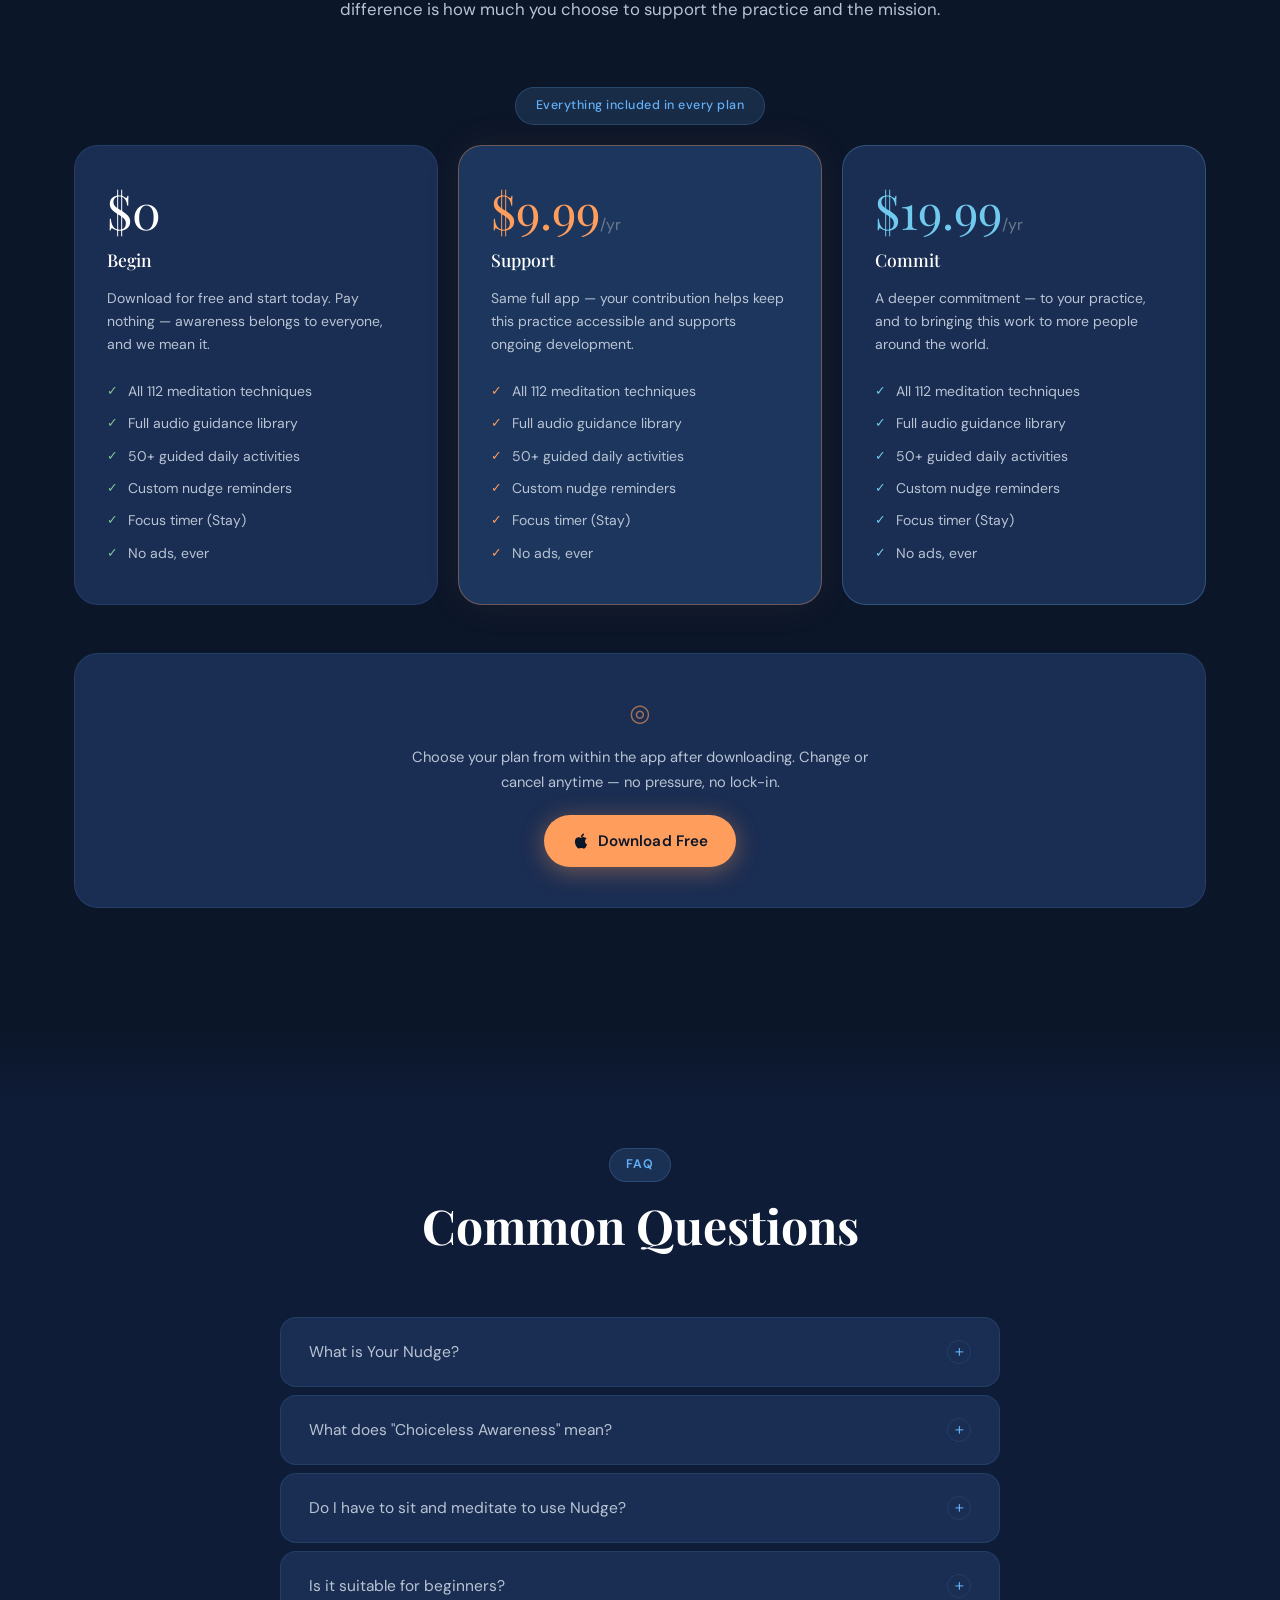
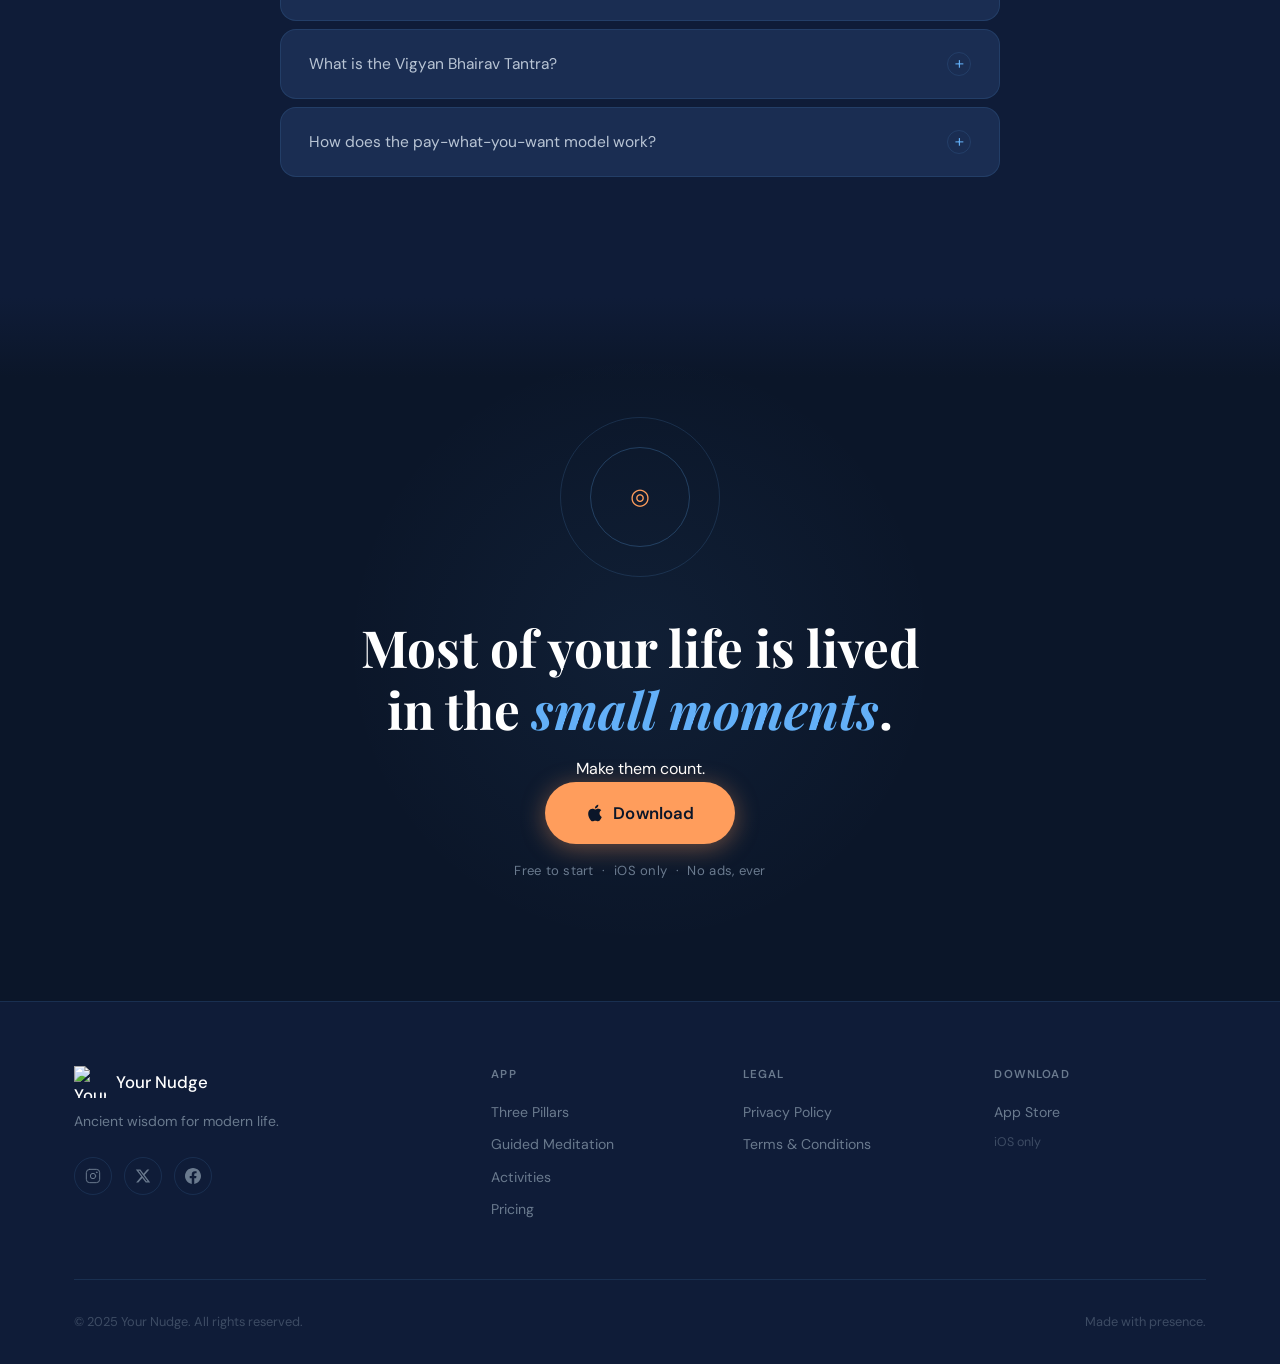
==== commit e52d0648: "Fix legal page links to use relative paths for GitHub Pages Co-Authored-By: Claude Sonnet 4.6 <norep" ====
--- a/index.html
+++ b/index.html
@@ -25,8 +25,6 @@
       <ul class="nav__links">
         <li><a href="#foundation" class="nav__link">Foundation</a></li>
         <li><a href="#pillars" class="nav__link">Pillars</a></li>
-        <li><a href="#guided-meditation" class="nav__link">Meditate</a></li>
-        <li><a href="#guided-activities" class="nav__link">Activities</a></li>
         <li><a href="#pricing" class="nav__link">Pricing</a></li>
       </ul>
       <a href="https://apps.apple.com/us/app/your-nudge/id6739236420" class="btn btn--nav" target="_blank" rel="noopener">Download</a>
@@ -41,8 +39,6 @@
     <ul>
       <li><a href="#foundation">Foundation</a></li>
       <li><a href="#pillars">Pillars</a></li>
-      <li><a href="#guided-meditation">Meditate</a></li>
-      <li><a href="#guided-activities">Activities</a></li>
       <li><a href="#pricing">Pricing</a></li>
       <li><a href="https://apps.apple.com/us/app/your-nudge/id6739236420" target="_blank" rel="noopener">Download</a></li>
     </ul>
@@ -344,7 +340,6 @@
             </ul>
           </div>
           <div class="plan plan--featured">
-            <div class="plan__badge">Most choose this</div>
             <div class="plan__price">$9.99<span>/yr</span></div>
             <h3 class="plan__name">Support</h3>
             <p class="plan__desc">Same full app — your contribution helps keep this practice accessible and supports ongoing development.</p>
@@ -472,8 +467,8 @@
           </div>
           <div class="footer__col">
             <h4>Legal</h4>
-            <a href="/privacy.html">Privacy Policy</a>
-            <a href="/terms.html">Terms &amp; Conditions</a>
+            <a href="privacy.html">Privacy Policy</a>
+            <a href="terms.html">Terms &amp; Conditions</a>
           </div>
           <div class="footer__col">
             <h4>Download</h4>
